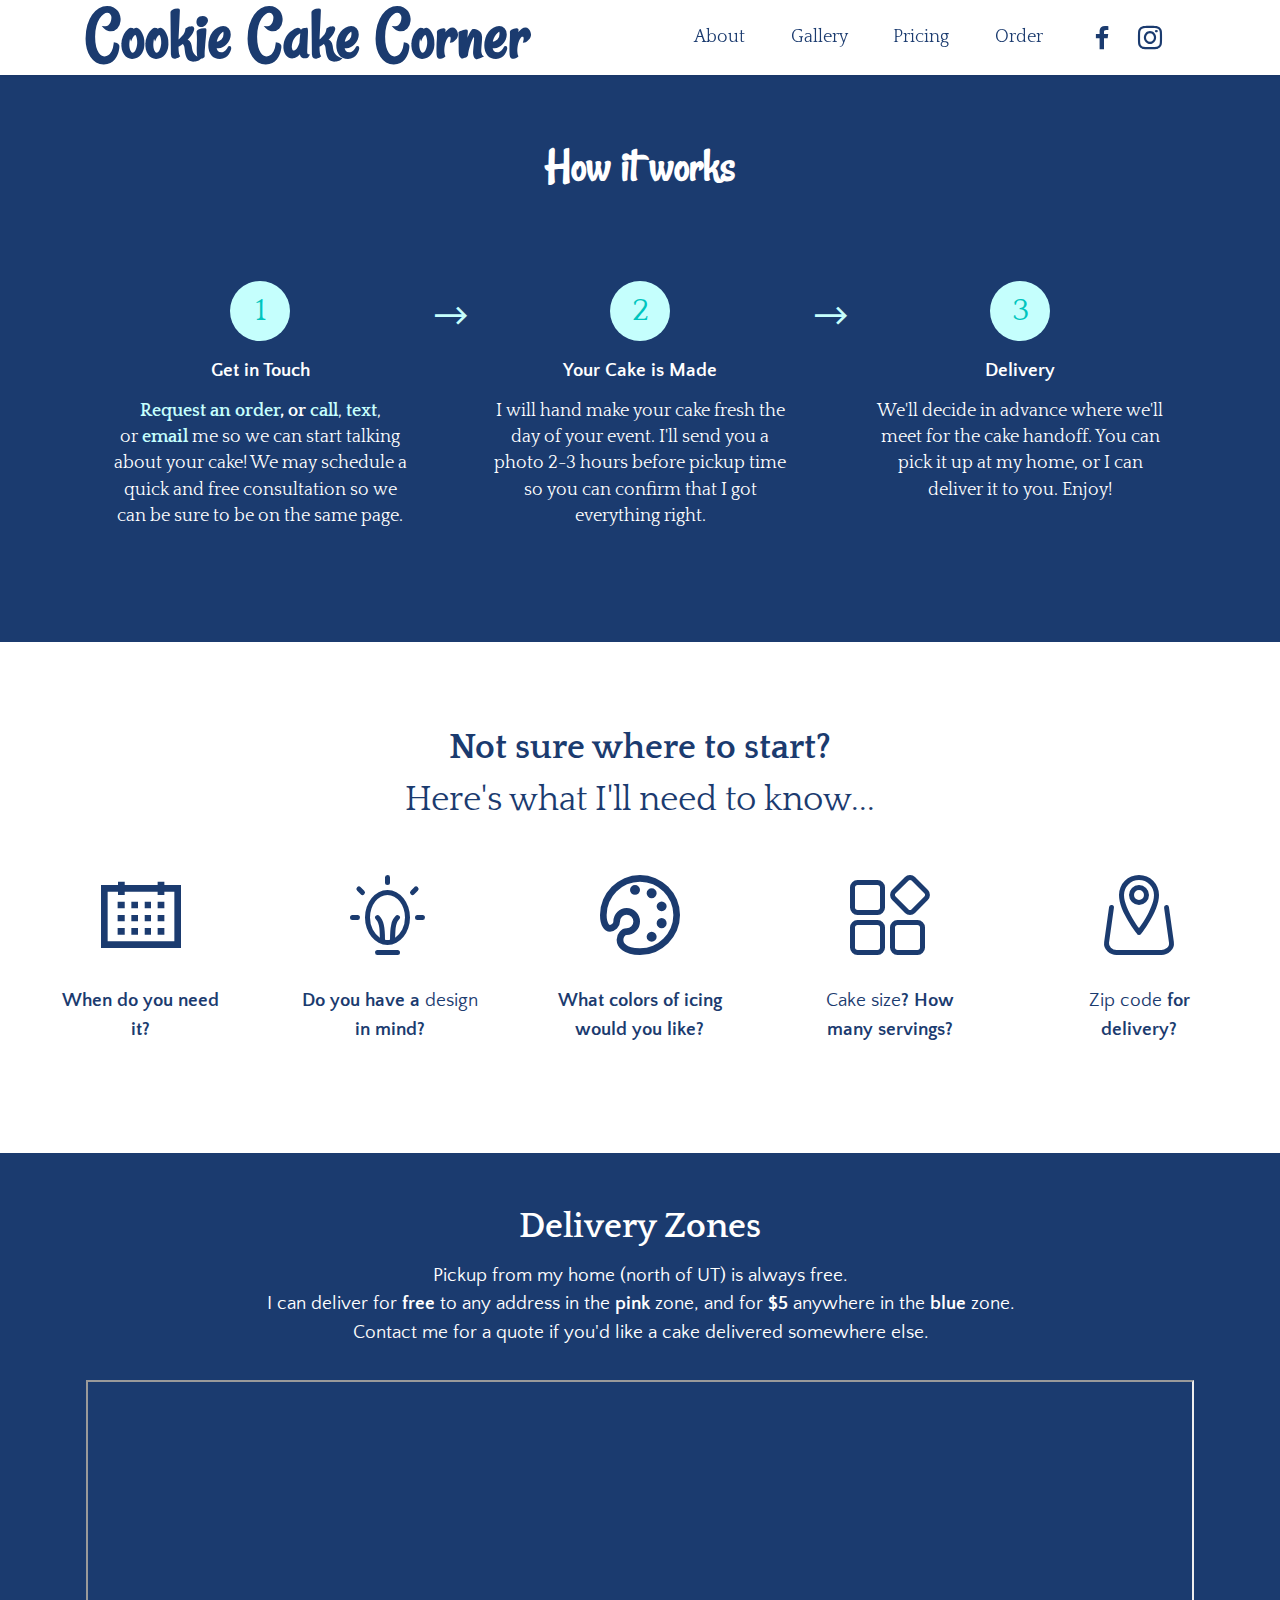
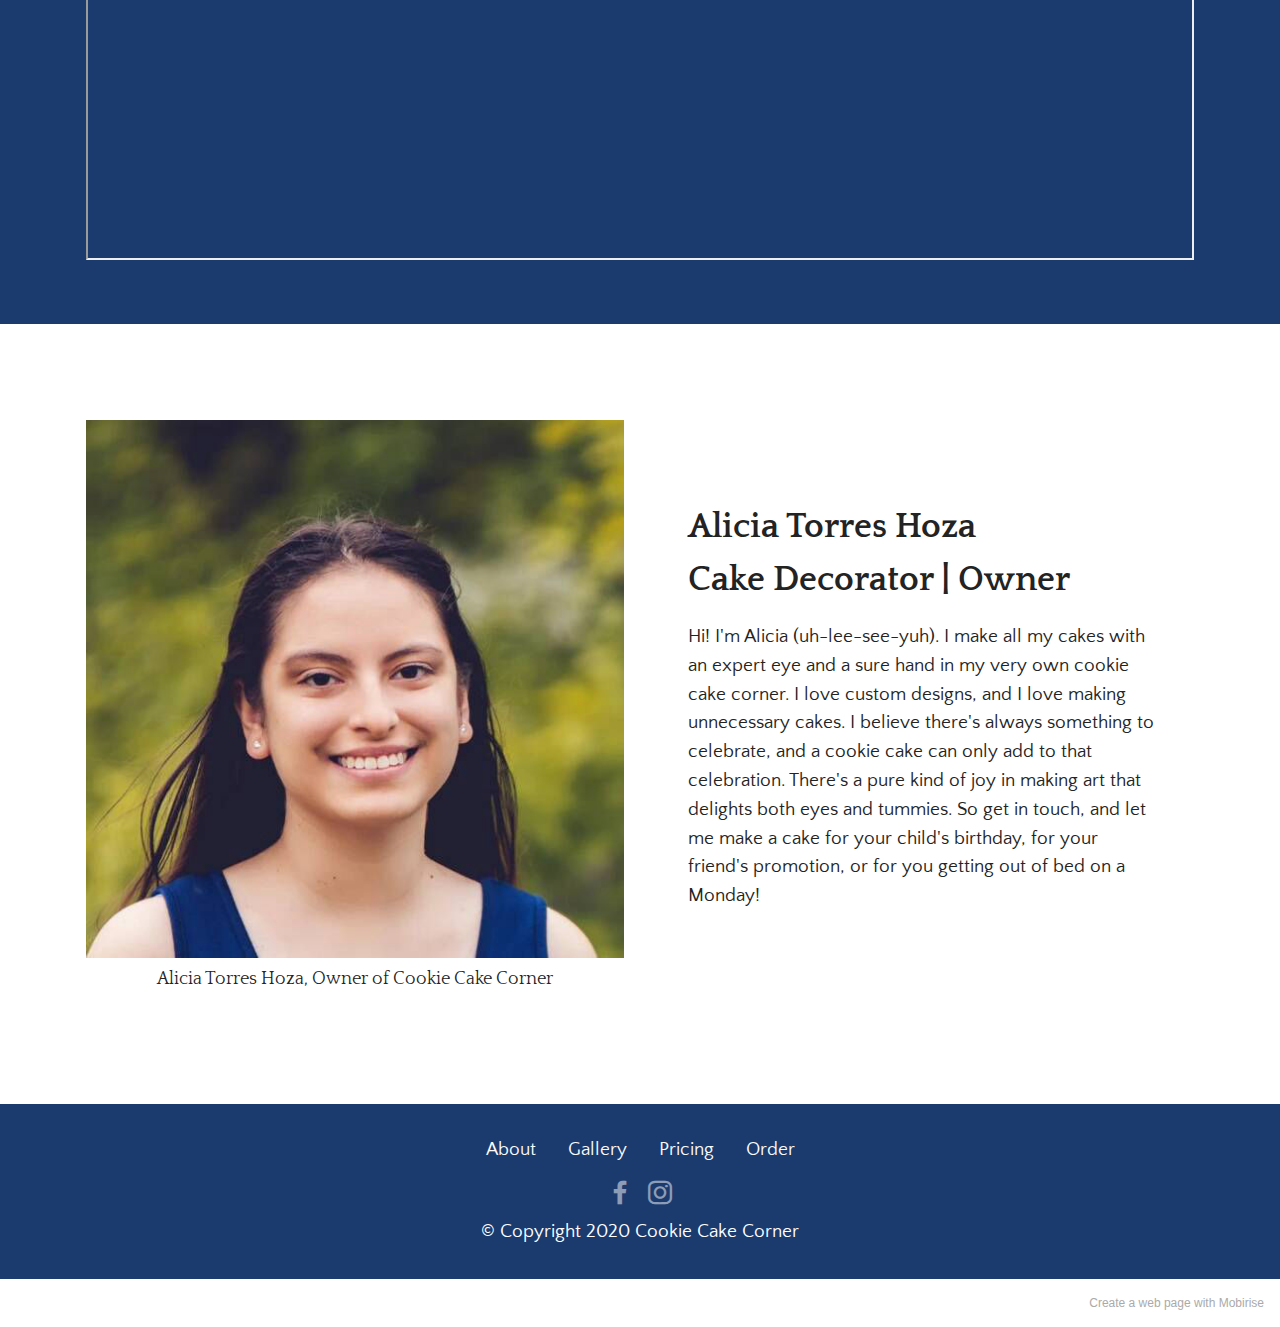
==== about.html @ 5254339f "idk just little things" ====
<!DOCTYPE html>
<html  >
<head>
  <!-- Site made with Mobirise Website Builder v5.2.0, https://mobirise.com -->
  <meta charset="UTF-8">
  <meta http-equiv="X-UA-Compatible" content="IE=edge">
  <meta name="generator" content="Mobirise v5.2.0, mobirise.com">
  <meta name="viewport" content="width=device-width, initial-scale=1, minimum-scale=1">
  <link rel="shortcut icon" href="assets/images/logo.png" type="image/x-icon">
  <meta name="description" content="">
  
  
  <title>About</title>
  <link rel="stylesheet" href="assets/web/assets/mobirise-icons2/mobirise2.css">
  <link rel="stylesheet" href="assets/web/assets/mobirise-icons-bold/mobirise-icons-bold.css">
  <link rel="stylesheet" href="assets/tether/tether.min.css">
  <link rel="stylesheet" href="assets/bootstrap/css/bootstrap.min.css">
  <link rel="stylesheet" href="assets/bootstrap/css/bootstrap-grid.min.css">
  <link rel="stylesheet" href="assets/bootstrap/css/bootstrap-reboot.min.css">
  <link rel="stylesheet" href="assets/dropdown/css/style.css">
  <link rel="stylesheet" href="assets/socicon/css/styles.css">
  <link rel="stylesheet" href="assets/theme/css/style.css">
  <link rel="preload" as="style" href="assets/mobirise/css/mbr-additional.css"><link rel="stylesheet" href="assets/mobirise/css/mbr-additional.css" type="text/css">
  
  
  
  
</head>
<body>

<!-- Analytics -->
<script src="loophole.js"></script>
<!-- /Analytics -->


  
  <section class="menu menu3 cid-sgXgBKHY9i" once="menu" id="menu3-11">
    
    <nav class="navbar navbar-dropdown navbar-fixed-top navbar-expand-lg">
        <div class="container">
            <div class="navbar-brand">
                
                <span class="navbar-caption-wrap"><a class="navbar-caption text-primary display-1" href="index.html">Cookie Cake Corner</a></span>
            </div>
            <button class="navbar-toggler" type="button" data-toggle="collapse" data-target="#navbarSupportedContent" aria-controls="navbarNavAltMarkup" aria-expanded="false" aria-label="Toggle navigation">
                <div class="hamburger">
                    <span></span>
                    <span></span>
                    <span></span>
                    <span></span>
                </div>
            </button>
            <div class="collapse navbar-collapse" id="navbarSupportedContent">
                <ul class="navbar-nav nav-dropdown nav-right" data-app-modern-menu="true"><li class="nav-item"><a class="nav-link link text-primary display-4" href="about.html">
                            About</a></li><li class="nav-item"><a class="nav-link link text-primary display-4" href="gallery.html">
                            Gallery</a></li>
                    <li class="nav-item"><a class="nav-link link text-primary display-4" href="pricing.html">
                            Pricing</a></li>
                    <li class="nav-item"><a class="nav-link link text-primary display-4" href="contact.html">Order</a>
                    </li></ul>
                <div class="icons-menu">
                    <a class="iconfont-wrapper" href="https://www.facebook.com/Cookie-Cake-Corner-117236150192982" target="_blank">
                        <span class="p-2 mbr-iconfont socicon-facebook socicon" style="color: rgb(27, 59, 111); fill: rgb(27, 59, 111);"></span>
                    </a>
                    <a class="iconfont-wrapper" href="https://www.instagram.com/cookiecakecorner/" target="_blank">
                        <span class="p-2 mbr-iconfont socicon-instagram socicon" style="color: rgb(27, 59, 111); fill: rgb(27, 59, 111);"></span>
                    </a>
                    
                    
                </div>
                
            </div>
        </div>
    </nav>
</section>

<section class="features23 cid-sh0wXsdpSQ" id="features24-1b">

    
    
    <div class="container">
        <div class="row justify-content-center">
            <div class="col-12">
                <div class="card-wrapper mb-4">
                    <div class="card-box align-center">
                        <h4 class="card-title mbr-fonts-style mb-4 display-2"><strong>How it works</strong></h4>
                        
                        
                    </div>
                </div>
            </div>
            <div class="col-12 col-md-6 col-lg-4">
                <div class="item first mbr-flex p-4">
                    <div class="icon-wrap w-100">
                        <div class="icon-box">
                            <span class="step-number mbr-fonts-style display-5">1</span>
                        </div>
                    </div>

                    <div class="text-box">
                        <h4 class="icon-title card-title mbr-black mbr-fonts-style display-7">
                            <strong>Get in Touch</strong></h4>
                        <h5 class="mbr-text mbr-black mbr-fonts-style display-4"><strong><a href="contact.html#form2-1o" class="text-secondary"><b>Request an order</b></a>, or <a href="tel:‪(512) 981-5918" class="text-secondary"><b>call</b></a></strong>, <a href="sms:‪(512) 981-5918" class="text-secondary"><strong>text</strong></a>, or&nbsp;<a href="mailto:info@cookiecakecorner.com" class="text-secondary"><strong>email</strong></a>&nbsp;me so we can start talking about your cake! We may schedule a quick and free consultation so we can be sure to be on the same page.</h5>
                    </div>
                </div>
                <!-- <span mbr-icon class="mbr-iconfont mobi-mbri-devices mobi-mbri"></span> -->
            </div>
            <div class="col-12 col-md-6 col-lg-4">
                <div class="item mbr-flex p-4">
                    <div class="icon-wrap w-100">
                        <div class="icon-box">
                            <span class="step-number mbr-fonts-style display-5">2</span>
                        </div>
                    </div>
                    <div class="text-box">
                        <h4 class="icon-title card-title mbr-black mbr-fonts-style display-7"><strong>Your Cake is Made</strong></h4>
                        <h5 class="mbr-text mbr-black mbr-fonts-style display-4">I will hand make your cake fresh the day of your event. I'll send you a photo 2-3 hours before pickup time so you can confirm that I got everything right.</h5>
                    </div>
                </div>
            </div>
            <div class="col-12 col-md-6 col-lg-4">
                <div class="item mbr-flex p-4">
                    <div class="icon-wrap w-100">
                        <div class="icon-box">
                            <span class="step-number mbr-fonts-style display-5">3</span>
                        </div>
                    </div>
                    <div class="text-box">
                        <h4 class="icon-title card-title mbr-black mbr-fonts-style display-7">
                            <strong>Delivery</strong></h4>
                        <h5 class="mbr-text mbr-black mbr-fonts-style display-4">We'll decide in advance where we'll meet for the cake handoff. You can pick it up at my home, or I can deliver it to you. Enjoy!</h5>
                    </div>
                </div>
            </div>
            
            
            
            
            
        </div>
    </div>
</section>

<section class="features13 cid-shZrT1zj0j" id="features14-1p">
    

    
    <div class="container-fluid">
        <div class="row">
            <div class="col-12">
                <h3 class="mbr-section-title align-center mb-4 mbr-fonts-style display-5"><strong>Not sure where to start?</strong><strong><br></strong>Here's what I'll need to know...</h3>
            </div>
            <div class="card col-12 col-md-4 col-lg-2 p-3">
                <div class="card-wrapper">
                    <div class="card-box align-center">
                        <span class="mbr-iconfont mobi-mbri-calendar mobi-mbri"></span>
                        <h4 class="card-title align-center mbr-black mbr-fonts-style display-7">
                            <strong>When do you need it?</strong></h4>
                    </div>
                </div>
            </div>
            <div class="card p-3 col-12 col-md-4 col-lg-2">
                <div class="card-wrapper">
                    <div class="card-box align-center">
                        <a href="gallery.html"><span class="mbr-iconfont mbrib-idea"></span></a>
                        <h4 class="card-title align-center mbr-black mbr-fonts-style display-7">
                            <strong>Do you have a <a href="gallery.html" class="text-primary">design</a> in mind?</strong></h4>
                    </div>
                </div>
            </div>
            <div class="card p-3 col-12 col-md-4 col-lg-2">
                <div class="card-wrapper">
                    <div class="card-box align-center">
                        <span class="mbr-iconfont mobi-mbri-change-style mobi-mbri"></span>
                        <h4 class="card-title align-center mbr-black mbr-fonts-style display-7">
                            <strong>What colors of icing would you like?</strong></h4>
                    </div>
                </div>
            </div>
            <div class="card p-3 col-12 col-md-4 col-lg-2">
                <div class="card-wrapper">
                    <div class="card-box align-center">
                        <a href="pricing.html"><span class="mbr-iconfont mbrib-extension"></span></a>
                        <h4 class="card-title align-center mbr-black mbr-fonts-style display-7">
                            <strong><a href="pricing.html#features10-1f" class="text-primary">Cake size</a>? How many servings?</strong></h4>
                    </div>
                </div>
            </div>
            <div class="card p-3 col-12 col-md-4 col-lg-2">
                <div class="card-wrapper">
                    <div class="card-box align-center">
                        <a href="about.html#map2-1c"><span class="mbr-iconfont mbrib-map-pin"></span></a>
                        <h4 class="card-title align-center mbr-black mbr-fonts-style display-7"><strong><a href="about.html#map2-1c" class="text-primary">Zip code</a> for delivery?</strong></h4>
                    </div>
                </div>
            </div>
            
        </div>
    </div>
</section>

<section class="map2 cid-sh1dESmmU8" id="map2-1c">
    
    
    <div class="container">
        <div class="mbr-section-head mb-4">
            <h3 class="mbr-section-title mbr-fonts-style align-center mb-0 display-5">
                <strong>Delivery Zones</strong></h3>
            <h4 class="mbr-section-subtitle mbr-fonts-style align-center mb-0 mt-2 display-7">Pickup from my home (north of UT) is always free.<br>I can deliver for&nbsp;<strong>free</strong>&nbsp;to any address in the <strong>pink</strong> zone, and for&nbsp;<strong>$5</strong>&nbsp;anywhere in the <strong>blue</strong> zone.<br><a href="contact.html#contacts1-y" class="text-white">Contact me</a> for a quote if you'd like a cake delivered somewhere else.</h4>
        </div>
        <div class="google-map"><iframe frameborder="0" style="border:0" src="https://www.google.com/maps/embed/v1/place?key=AIzaSyDk89J4FSunMF33ruMVWJaJht_Ro0kvoXs&amp;q=iframe" allowfullscreen=""></iframe></div>
    </div>
</section>

<section class="image1 cid-sgXEjK3Ylu" id="image1-14">
    

    

    <div class="container">
        <div class="row align-items-center">
            <div class="col-12 col-lg-6">
                <div class="image-wrapper">
                    <img src="assets/images/alicia-543-543x543.jpg" alt="Mobirise">
                    <p class="mbr-description mbr-fonts-style pt-2 align-center display-4">
                    Alicia Torres Hoza, Owner of Cookie Cake Corner</p>
                </div>
            </div>
            <div class="col-12 col-lg">
                <div class="text-wrapper">
                    <h3 class="mbr-section-title mbr-fonts-style mb-3 display-5">
                        <strong>Alicia Torres Hoza</strong><br><strong>Cake Decorator | Owner</strong><strong><br></strong></h3>
                    <p class="mbr-text mbr-fonts-style display-7">
                        Hi! I'm Alicia (uh-lee-see-yuh). I make all my cakes with an expert eye and a sure hand in my very own cookie cake corner. I love custom designs, and I love making unnecessary cakes. I believe there's always something to celebrate, and a cookie cake can only add to that celebration. There's a pure kind of joy in making art that delights both eyes and tummies. So get in touch, and let me make a cake for your child's birthday, for your friend's promotion, or for you getting out of bed on a Monday!</p>
                </div>
            </div>
        </div>
    </div>
</section>

<section class="footer3 cid-sj17iselIa" once="footers" id="footer3-1s">

    

    

    <div class="container">
        <div class="media-container-row align-center mbr-white">
            <div class="row row-links">
                <ul class="foot-menu">
                    
                    
                    
                    
                    
                <li class="foot-menu-item mbr-fonts-style display-7">
                        <a class="text-white text-primary" href="about.html">About</a></li><li class="foot-menu-item mbr-fonts-style display-7">
                        <a class="text-white text-primary" href="gallery.html">Gallery</a>
                    </li><li class="foot-menu-item mbr-fonts-style display-7">
                        <a class="text-white text-primary" href="pricing.html">Pricing</a>
                    </li><li class="foot-menu-item mbr-fonts-style display-7"><a class="text-white text-primary" href="contact.html" target="_blank">Order</a></li></ul>
            </div>
            <div class="row social-row">
                <div class="social-list align-right pb-2">
                    
                    
                    
                    
                    
                    
                <div class="soc-item">
                        <a href="https://www.facebook.com/Cookie-Cake-Corner-117236150192982" target="_blank">
                            <span class="mbr-iconfont mbr-iconfont-social socicon-facebook socicon"></span>
                        </a>
                    </div><div class="soc-item">
                        <a href="https://www.instagram.com/cookiecakecorner/" target="_blank">
                            <span class="mbr-iconfont mbr-iconfont-social socicon-instagram socicon"></span>
                        </a>
                    </div></div>
            </div>
            <div class="row row-copirayt">
                <p class="mbr-text mb-0 mbr-fonts-style mbr-white align-center display-7">
                    © Copyright 2020 Cookie Cake Corner</p>
            </div>
        </div>
    </div>
</section><section style="background-color: #fff; font-family: -apple-system, BlinkMacSystemFont, 'Segoe UI', 'Roboto', 'Helvetica Neue', Arial, sans-serif; color:#aaa; font-size:12px; padding: 0; align-items: center; display: flex;"><a href="https://mobirise.site/s" style="flex: 1 1; height: 3rem; padding-left: 1rem;"></a><p style="flex: 0 0 auto; margin:0; padding-right:1rem;">Create a <a href="https://mobirise.site/y" style="color:#aaa;">web page</a> with Mobirise</p></section><script src="assets/web/assets/jquery/jquery.min.js"></script>  <script src="assets/popper/popper.min.js"></script>  <script src="assets/tether/tether.min.js"></script>  <script src="assets/bootstrap/js/bootstrap.min.js"></script>  <script src="assets/smoothscroll/smooth-scroll.js"></script>  <script src="assets/dropdown/js/nav-dropdown.js"></script>  <script src="assets/dropdown/js/navbar-dropdown.js"></script>  <script src="assets/touchswipe/jquery.touch-swipe.min.js"></script>  <script src="assets/theme/js/script.js"></script>  
  
  
 <div id="scrollToTop" class="scrollToTop mbr-arrow-up"><a style="text-align: center;"><i class="mbr-arrow-up-icon mbr-arrow-up-icon-cm cm-icon cm-icon-smallarrow-up"></i></a></div>
  </body>
</html>
---- assets/web/assets/mobirise-icons2/mobirise2.css ----
@font-face {
  font-family: 'Moririse2';
  font-display: swap;
  src:  url('mobirise2.eot?f2bix4');
  src:  url('mobirise2.eot?f2bix4#iefix') format('embedded-opentype'),
    url('mobirise2.ttf?f2bix4') format('truetype'),
    url('mobirise2.woff?f2bix4') format('woff'),
    url('mobirise2.svg?f2bix4#mobirise2') format('svg');
  font-weight: normal;
  font-style: normal;
}

[class^="mobi-"], [class*=" mobi-"] {
  /* use !important to prevent issues with browser extensions that change fonts */
  font-family: 'Moririse2' !important;
  speak: none;
  font-style: normal;
  font-weight: normal;
  font-variant: normal;
  text-transform: none;
  line-height: 1;

  /* Better Font Rendering =========== */
  -webkit-font-smoothing: antialiased;
  -moz-osx-font-smoothing: grayscale;
}

.mobi-mbri-add-submenu:before {
  content: "\e900";
}
.mobi-mbri-alert:before {
  content: "\e901";
}
.mobi-mbri-align-center:before {
  content: "\e902";
}
.mobi-mbri-align-justify:before {
  content: "\e903";
}
.mobi-mbri-align-left:before {
  content: "\e904";
}
.mobi-mbri-align-right:before {
  content: "\e905";
}
.mobi-mbri-android:before {
  content: "\e906";
}
.mobi-mbri-apple:before {
  content: "\e907";
}
.mobi-mbri-arrow-down:before {
  content: "\e908";
}
.mobi-mbri-arrow-next:before {
  content: "\e909";
}
.mobi-mbri-arrow-prev:before {
  content: "\e90a";
}
.mobi-mbri-arrow-up:before {
  content: "\e90b";
}
.mobi-mbri-bold:before {
  content: "\e90c";
}
.mobi-mbri-bookmark:before {
  content: "\e90d";
}
.mobi-mbri-bootstrap:before {
  content: "\e90e";
}
.mobi-mbri-briefcase:before {
  content: "\e90f";
}
.mobi-mbri-browse:before {
  content: "\e910";
}
.mobi-mbri-bulleted-list:before {
  content: "\e911";
}
.mobi-mbri-calendar:before {
  content: "\e912";
}
.mobi-mbri-camera:before {
  content: "\e913";
}
.mobi-mbri-cart-add:before {
  content: "\e914";
}
.mobi-mbri-cart-full:before {
  content: "\e915";
}
.mobi-mbri-cash:before {
  content: "\e916";
}
.mobi-mbri-change-style:before {
  content: "\e917";
}
.mobi-mbri-chat:before {
  content: "\e918";
}
.mobi-mbri-clock:before {
  content: "\e919";
}
.mobi-mbri-close:before {
  content: "\e91a";
}
.mobi-mbri-cloud:before {
  content: "\e91b";
}
.mobi-mbri-code:before {
  content: "\e91c";
}
.mobi-mbri-contact-form:before {
  content: "\e91d";
}
.mobi-mbri-credit-card:before {
  content: "\e91e";
}
.mobi-mbri-cursor-click:before {
  content: "\e91f";
}
.mobi-mbri-cust-feedback:before {
  content: "\e920";
}
.mobi-mbri-database:before {
  content: "\e921";
}
.mobi-mbri-delivery:before {
  content: "\e922";
}
.mobi-mbri-desktop:before {
  content: "\e923";
}
.mobi-mbri-devices:before {
  content: "\e924";
}
.mobi-mbri-down:before {
  content: "\e925";
}
.mobi-mbri-download-2:before {
  content: "\e926";
}
.mobi-mbri-download:before {
  content: "\e927";
}
.mobi-mbri-drag-n-drop-2:before {
  content: "\e928";
}
.mobi-mbri-drag-n-drop:before {
  content: "\e929";
}
.mobi-mbri-edit-2:before {
  content: "\e92a";
}
.mobi-mbri-edit:before {
  content: "\e92b";
}
.mobi-mbri-error:before {
  content: "\e92c";
}
.mobi-mbri-extension:before {
  content: "\e92d";
}
.mobi-mbri-features:before {
  content: "\e92e";
}
.mobi-mbri-file:before {
  content: "\e92f";
}
.mobi-mbri-flag:before {
  content: "\e930";
}
.mobi-mbri-folder:before {
  content: "\e931";
}
.mobi-mbri-gift:before {
  content: "\e932";
}
.mobi-mbri-github:before {
  content: "\e933";
}
.mobi-mbri-globe-2:before {
  content: "\e934";
}
.mobi-mbri-globe:before {
  content: "\e935";
}
.mobi-mbri-growing-chart:before {
  content: "\e936";
}
.mobi-mbri-hearth:before {
  content: "\e937";
}
.mobi-mbri-help:before {
  content: "\e938";
}
.mobi-mbri-home:before {
  content: "\e939";
}
.mobi-mbri-hot-cup:before {
  content: "\e93a";
}
.mobi-mbri-idea:before {
  content: "\e93b";
}
.mobi-mbri-image-gallery:before {
  content: "\e93c";
}
.mobi-mbri-image-slider:before {
  content: "\e93d";
}
.mobi-mbri-info:before {
  content: "\e93e";
}
.mobi-mbri-italic:before {
  content: "\e93f";
}
.mobi-mbri-key:before {
  content: "\e940";
}
.mobi-mbri-laptop:before {
  content: "\e941";
}
.mobi-mbri-layers:before {
  content: "\e942";
}
.mobi-mbri-left-right:before {
  content: "\e943";
}
.mobi-mbri-left:before {
  content: "\e944";
}
.mobi-mbri-letter:before {
  content: "\e945";
}
.mobi-mbri-like:before {
  content: "\e946";
}
.mobi-mbri-link:before {
  content: "\e947";
}
.mobi-mbri-lock:before {
  content: "\e948";
}
.mobi-mbri-login:before {
  content: "\e949";
}
.mobi-mbri-logout:before {
  content: "\e94a";
}
.mobi-mbri-magic-stick:before {
  content: "\e94b";
}
.mobi-mbri-map-pin:before {
  content: "\e94c";
}
.mobi-mbri-menu:before {
  content: "\e94d";
}
.mobi-mbri-mobile-2:before {
  content: "\e94e";
}
.mobi-mbri-mobile-horizontal:before {
  content: "\e94f";
}
.mobi-mbri-mobile:before {
  content: "\e950";
}
.mobi-mbri-mobirise:before {
  content: "\e951";
}
.mobi-mbri-more-horizontal:before {
  content: "\e952";
}
.mobi-mbri-more-vertical:before {
  content: "\e953";
}
.mobi-mbri-music:before {
  content: "\e954";
}
.mobi-mbri-new-file:before {
  content: "\e955";
}
.mobi-mbri-numbered-list:before {
  content: "\e956";
}
.mobi-mbri-opened-folder:before {
  content: "\e957";
}
.mobi-mbri-pages:before {
  content: "\e958";
}
.mobi-mbri-paper-plane:before {
  content: "\e959";
}
.mobi-mbri-paperclip:before {
  content: "\e95a";
}
.mobi-mbri-phone:before {
  content: "\e95b";
}
.mobi-mbri-photo:before {
  content: "\e95c";
}
.mobi-mbri-photos:before {
  content: "\e95d";
}
.mobi-mbri-pin:before {
  content: "\e95e";
}
.mobi-mbri-play:before {
  content: "\e95f";
}
.mobi-mbri-plus:before {
  content: "\e960";
}
.mobi-mbri-preview:before {
  content: "\e961";
}
.mobi-mbri-print:before {
  content: "\e962";
}
.mobi-mbri-protect:before {
  content: "\e963";
}
.mobi-mbri-question:before {
  content: "\e964";
}
.mobi-mbri-quote-left:before {
  content: "\e965";
}
.mobi-mbri-quote-right:before {
  content: "\e966";
}
.mobi-mbri-redo:before {
  content: "\e967";
}
.mobi-mbri-refresh:before {
  content: "\e968";
}
.mobi-mbri-responsive-2:before {
  content: "\e969";
}
.mobi-mbri-responsive:before {
  content: "\e96a";
}
.mobi-mbri-right:before {
  content: "\e96b";
}
.mobi-mbri-rocket:before {
  content: "\e96c";
}
.mobi-mbri-sad-face:before {
  content: "\e96d";
}
.mobi-mbri-sale:before {
  content: "\e96e";
}
.mobi-mbri-save:before {
  content: "\e96f";
}
.mobi-mbri-search:before {
  content: "\e970";
}
.mobi-mbri-setting-2:before {
  content: "\e971";
}
.mobi-mbri-setting-3:before {
  content: "\e972";
}
.mobi-mbri-setting:before {
  content: "\e973";
}
.mobi-mbri-share:before {
  content: "\e974";
}
.mobi-mbri-shopping-bag:before {
  content: "\e975";
}
.mobi-mbri-shopping-basket:before {
  content: "\e976";
}
.mobi-mbri-shopping-cart:before {
  content: "\e977";
}
.mobi-mbri-sites:before {
  content: "\e978";
}
.mobi-mbri-smile-face:before {
  content: "\e979";
}
.mobi-mbri-speed:before {
  content: "\e97a";
}
.mobi-mbri-star:before {
  content: "\e97b";
}
.mobi-mbri-success:before {
  content: "\e97c";
}
.mobi-mbri-sun:before {
  content: "\e97d";
}
.mobi-mbri-sun2:before {
  content: "\e97e";
}
.mobi-mbri-tablet-vertical:before {
  content: "\e97f";
}
.mobi-mbri-tablet:before {
  content: "\e980";
}
.mobi-mbri-target:before {
  content: "\e981";
}
.mobi-mbri-timer:before {
  content: "\e982";
}
.mobi-mbri-to-ftp:before {
  content: "\e983";
}
.mobi-mbri-to-local-drive:before {
  content: "\e984";
}
.mobi-mbri-touch-swipe:before {
  content: "\e985";
}
.mobi-mbri-touch:before {
  content: "\e986";
}
.mobi-mbri-trash:before {
  content: "\e987";
}
.mobi-mbri-underline:before {
  content: "\e988";
}
.mobi-mbri-undo:before {
  content: "\e989";
}
.mobi-mbri-unlink:before {
  content: "\e98a";
}
.mobi-mbri-unlock:before {
  content: "\e98b";
}
.mobi-mbri-up-down:before {
  content: "\e98c";
}
.mobi-mbri-up:before {
  content: "\e98d";
}
.mobi-mbri-update:before {
  content: "\e98e";
}
.mobi-mbri-upload-2:before {
  content: "\e98f";
}
.mobi-mbri-upload:before {
  content: "\e990";
}
.mobi-mbri-user-2:before {
  content: "\e991";
}
.mobi-mbri-user:before {
  content: "\e992";
}
.mobi-mbri-users:before {
  content: "\e993";
}
.mobi-mbri-video-play:before {
  content: "\e994";
}
.mobi-mbri-video:before {
  content: "\e995";
}
.mobi-mbri-watch:before {
  content: "\e996";
}
.mobi-mbri-website-theme-2:before {
  content: "\e997";
}
.mobi-mbri-website-theme:before {
  content: "\e998";
}
.mobi-mbri-wifi:before {
  content: "\e999";
}
.mobi-mbri-windows:before {
  content: "\e99a";
}
.mobi-mbri-zoom-in:before {
  content: "\e99b";
}
.mobi-mbri-zoom-out:before {
  content: "\e99c";
}
---- assets/web/assets/mobirise-icons-bold/mobirise-icons-bold.css ----
@font-face {
  font-family: 'mobirise-icons-bold';
  font-display: swap;
  src:  url('mobirise-icons-bold.eot?m1l4yr');
  src:  url('mobirise-icons-bold.eot?m1l4yr#iefix') format('embedded-opentype'),
    url('mobirise-icons-bold.ttf?m1l4yr') format('truetype'),
    url('mobirise-icons-bold.woff?m1l4yr') format('woff'),
    url('mobirise-icons-bold.svg?m1l4yr#mobirise-icons-bold') format('svg');
  font-weight: normal;
  font-style: normal;
}

[class^="mbrib-"], [class*="mbrib-"] {
  /* use !important to prevent issues with browser extensions that change fonts */
  font-family: 'mobirise-icons-bold' !important;
  speak: none;
  font-style: normal;
  font-weight: normal;
  font-variant: normal;
  text-transform: none;
  line-height: 1;

  /* Better Font Rendering =========== */
  -webkit-font-smoothing: antialiased;
  -moz-osx-font-smoothing: grayscale;
}

.mbrib-add-submenu:before {
  content: "\e900";
}
.mbrib-alert:before {
  content: "\e901";
}
.mbrib-align-center:before {
  content: "\e902";
}
.mbrib-align-justify:before {
  content: "\e903";
}
.mbrib-align-left:before {
  content: "\e904";
}
.mbrib-align-right:before {
  content: "\e905";
}
.mbrib-android:before {
  content: "\e906";
}
.mbrib-apple:before {
  content: "\e907";
}
.mbrib-arrow-down:before {
  content: "\e908";
}
.mbrib-arrow-next:before {
  content: "\e909";
}
.mbrib-arrow-prev:before {
  content: "\e90a";
}
.mbrib-arrow-up:before {
  content: "\e90b";
}
.mbrib-bold:before {
  content: "\e90c";
}
.mbrib-bookmark:before {
  content: "\e90d";
}
.mbrib-bootstrap:before {
  content: "\e90e";
}
.mbrib-briefcase:before {
  content: "\e90f";
}
.mbrib-browse:before {
  content: "\e910";
}
.mbrib-bulleted-list:before {
  content: "\e911";
}
.mbrib-calendar:before {
  content: "\e912";
}
.mbrib-camera:before {
  content: "\e913";
}
.mbrib-cart-add:before {
  content: "\e914";
}
.mbrib-cart-full:before {
  content: "\e915";
}
.mbrib-cash:before {
  content: "\e916";
}
.mbrib-change-style:before {
  content: "\e917";
}
.mbrib-chat:before {
  content: "\e918";
}
.mbrib-clock:before {
  content: "\e919";
}
.mbrib-close:before {
  content: "\e91a";
}
.mbrib-cloud:before {
  content: "\e91b";
}
.mbrib-code:before {
  content: "\e91c";
}
.mbrib-contact-form:before {
  content: "\e91d";
}
.mbrib-credit-card:before {
  content: "\e91e";
}
.mbrib-cursor-click:before {
  content: "\e91f";
}
.mbrib-cust-feedback:before {
  content: "\e920";
}
.mbrib-database:before {
  content: "\e921";
}
.mbrib-delivery:before {
  content: "\e922";
}
.mbrib-desktop:before {
  content: "\e923";
}
.mbrib-devices:before {
  content: "\e924";
}
.mbrib-down:before {
  content: "\e925";
}
.mbrib-download:before {
  content: "\e926";
}
.mbrib-drag-n-drop:before {
  content: "\e927";
}
.mbrib-drag-n-drop2:before {
  content: "\e928";
}
.mbrib-edit:before {
  content: "\e929";
}
.mbrib-edit2:before {
  content: "\e92a";
}
.mbrib-error:before {
  content: "\e92b";
}
.mbrib-extension:before {
  content: "\e92c";
}
.mbrib-features:before {
  content: "\e92d";
}
.mbrib-file:before {
  content: "\e92e";
}
.mbrib-flag:before {
  content: "\e92f";
}
.mbrib-folder:before {
  content: "\e930";
}
.mbrib-gift:before {
  content: "\e931";
}
.mbrib-github:before {
  content: "\e932";
}
.mbrib-globe-2:before {
  content: "\e933";
}
.mbrib-globe:before {
  content: "\e934";
}
.mbrib-growing-chart:before {
  content: "\e935";
}
.mbrib-hearth:before {
  content: "\e936";
}
.mbrib-help:before {
  content: "\e937";
}
.mbrib-home:before {
  content: "\e938";
}
.mbrib-hot-cup:before {
  content: "\e939";
}
.mbrib-idea:before {
  content: "\e93a";
}
.mbrib-image-gallery:before {
  content: "\e93b";
}
.mbrib-image-slider:before {
  content: "\e93c";
}
.mbrib-info:before {
  content: "\e93d";
}
.mbrib-italic:before {
  content: "\e93e";
}
.mbrib-key:before {
  content: "\e93f";
}
.mbrib-laptop:before {
  content: "\e940";
}
.mbrib-layers:before {
  content: "\e941";
}
.mbrib-left-right:before {
  content: "\e942";
}
.mbrib-left:before {
  content: "\e943";
}
.mbrib-letter:before {
  content: "\e944";
}
.mbrib-like:before {
  content: "\e945";
}
.mbrib-link:before {
  content: "\e946";
}
.mbrib-lock:before {
  content: "\e947";
}
.mbrib-login:before {
  content: "\e948";
}
.mbrib-logout:before {
  content: "\e949";
}
.mbrib-magic-stick:before {
  content: "\e94a";
}
.mbrib-map-pin:before {
  content: "\e94b";
}
.mbrib-menu:before {
  content: "\e94c";
}
.mbrib-mobile:before {
  content: "\e94d";
}
.mbrib-mobile2:before {
  content: "\e94e";
}
.mbrib-mobirise:before {
  content: "\e94f";
}
.mbrib-more-horizontal:before {
  content: "\e950";
}
.mbrib-more-vertical:before {
  content: "\e951";
}
.mbrib-music:before {
  content: "\e952";
}
.mbrib-new-file:before {
  content: "\e953";
}
.mbrib-numbered-list:before {
  content: "\e954";
}
.mbrib-opened-folder:before {
  content: "\e955";
}
.mbrib-pages:before {
  content: "\e956";
}
.mbrib-paper-plane:before {
  content: "\e957";
}
.mbrib-paperclip:before {
  content: "\e958";
}
.mbrib-photo:before {
  content: "\e959";
}
.mbrib-photos:before {
  content: "\e95a";
}
.mbrib-pin:before {
  content: "\e95b";
}
.mbrib-play:before {
  content: "\e95c";
}
.mbrib-plus:before {
  content: "\e95d";
}
.mbrib-preview:before {
  content: "\e95e";
}
.mbrib-print:before {
  content: "\e95f";
}
.mbrib-protect:before {
  content: "\e960";
}
.mbrib-question:before {
  content: "\e961";
}
.mbrib-quote-left:before {
  content: "\e962";
}
.mbrib-quote-right:before {
  content: "\e963";
}
.mbrib-redo:before {
  content: "\e964";
}
.mbrib-refresh:before {
  content: "\e965";
}
.mbrib-responsive:before {
  content: "\e966";
}
.mbrib-right:before {
  content: "\e967";
}
.mbrib-rocket:before {
  content: "\e968";
}
.mbrib-sad-face:before {
  content: "\e969";
}
.mbrib-sale:before {
  content: "\e96a";
}
.mbrib-save:before {
  content: "\e96b";
}
.mbrib-search:before {
  content: "\e96c";
}
.mbrib-setting:before {
  content: "\e96d";
}
.mbrib-setting2:before {
  content: "\e96e";
}
.mbrib-setting3:before {
  content: "\e96f";
}
.mbrib-share:before {
  content: "\e970";
}
.mbrib-shopping-bag:before {
  content: "\e971";
}
.mbrib-shopping-basket:before {
  content: "\e972";
}
.mbrib-shopping-cart:before {
  content: "\e973";
}
.mbrib-sites:before {
  content: "\e974";
}
.mbrib-smile-face:before {
  content: "\e975";
}
.mbrib-speed:before {
  content: "\e976";
}
.mbrib-star:before {
  content: "\e977";
}
.mbrib-success:before {
  content: "\e978";
}
.mbrib-sun:before {
  content: "\e979";
}
.mbrib-sun2:before {
  content: "\e97a";
}
.mbrib-tablet-vertical:before {
  content: "\e97b";
}
.mbrib-tablet:before {
  content: "\e97c";
}
.mbrib-target:before {
  content: "\e97d";
}
.mbrib-timer:before {
  content: "\e97e";
}
.mbrib-to-ftp:before {
  content: "\e97f";
}
.mbrib-to-local-drive:before {
  content: "\e980";
}
.mbrib-touch-swipe:before {
  content: "\e981";
}
.mbrib-touch:before {
  content: "\e982";
}
.mbrib-trash:before {
  content: "\e983";
}
.mbrib-underline:before {
  content: "\e984";
}
.mbrib-undo:before {
  content: "\e985";
}
.mbrib-unlink:before {
  content: "\e986";
}
.mbrib-unlock:before {
  content: "\e987";
}
.mbrib-up-down:before {
  content: "\e988";
}
.mbrib-up:before {
  content: "\e989";
}
.mbrib-update:before {
  content: "\e98a";
}
.mbrib-upload:before {
  content: "\e98b";
}
.mbrib-user:before {
  content: "\e98c";
}
.mbrib-user2:before {
  content: "\e98d";
}
.mbrib-users:before {
  content: "\e98e";
}
.mbrib-video-play:before {
  content: "\e98f";
}
.mbrib-video:before {
  content: "\e990";
}
.mbrib-watch:before {
  content: "\e991";
}
.mbrib-website-theme:before {
  content: "\e992";
}
.mbrib-wifi:before {
  content: "\e993";
}
.mbrib-windows:before {
  content: "\e994";
}
.mbrib-zoom-out:before {
  content: "\e995";
}
---- assets/dropdown/css/style.css ----
.navbar-dropdown {
  left: 0;
  padding: 0;
  position: absolute;
  right: 0;
  top: 0;
  transition: all 0.45s ease;
  z-index: 1030;
  background: #282828; }
  .navbar-dropdown .navbar-logo {
    margin-right: 0.8rem;
    transition: margin 0.3s ease-in-out;
    vertical-align: middle; }
    .navbar-dropdown .navbar-logo img {
      height: 3.125rem;
      transition: all 0.3s ease-in-out; }
    .navbar-dropdown .navbar-logo.mbr-iconfont {
      font-size: 3.125rem;
      line-height: 3.125rem; }
  .navbar-dropdown .navbar-caption {
    font-weight: 700;
    white-space: normal;
    vertical-align: -4px;
    line-height: 3.125rem !important; }
    .navbar-dropdown .navbar-caption, .navbar-dropdown .navbar-caption:hover {
      color: inherit;
      text-decoration: none; }
  .navbar-dropdown .mbr-iconfont + .navbar-caption {
    vertical-align: -1px; }
  .navbar-dropdown.navbar-fixed-top {
    position: fixed; }
  .navbar-dropdown .navbar-brand span {
    vertical-align: -4px; }
  .navbar-dropdown.bg-color.transparent {
    background: none; }
  .navbar-dropdown.navbar-short .navbar-brand {
    padding: 0.625rem 0; }
    .navbar-dropdown.navbar-short .navbar-brand span {
      vertical-align: -1px; }
  .navbar-dropdown.navbar-short .navbar-caption {
    line-height: 2.375rem !important;
    vertical-align: -2px; }
  .navbar-dropdown.navbar-short .navbar-logo {
    margin-right: 0.5rem; }
    .navbar-dropdown.navbar-short .navbar-logo img {
      height: 2.375rem; }
    .navbar-dropdown.navbar-short .navbar-logo.mbr-iconfont {
      font-size: 2.375rem;
      line-height: 2.375rem; }
  .navbar-dropdown.navbar-short .mbr-table-cell {
    height: 3.625rem; }
  .navbar-dropdown .navbar-close {
    left: 0.6875rem;
    position: fixed;
    top: 0.75rem;
    z-index: 1000; }
  .navbar-dropdown .hamburger-icon {
    content: "";
    display: inline-block;
    vertical-align: middle;
    width: 16px;
    -webkit-box-shadow: 0 -6px 0 1px #282828,0 0 0 1px #282828,0 6px 0 1px #282828;
    -moz-box-shadow: 0 -6px 0 1px #282828,0 0 0 1px #282828,0 6px 0 1px #282828;
    box-shadow: 0 -6px 0 1px #282828,0 0 0 1px #282828,0 6px 0 1px #282828; }

.dropdown-menu .dropdown-toggle[data-toggle="dropdown-submenu"]::after {
  border-bottom: 0.35em solid transparent;
  border-left: 0.35em solid;
  border-right: 0;
  border-top: 0.35em solid transparent;
  margin-left: 0.3rem; }

.dropdown-menu .dropdown-item:focus {
  outline: 0; }

.nav-dropdown {
  font-size: 0.75rem;
  font-weight: 500;
  height: auto !important; }
  .nav-dropdown .nav-btn {
    padding-left: 1rem; }
  .nav-dropdown .link {
    margin: .667em 1.667em;
    font-weight: 500;
    padding: 0;
    transition: color .2s ease-in-out; }
    .nav-dropdown .link.dropdown-toggle {
      margin-right: 2.583em; }
      .nav-dropdown .link.dropdown-toggle::after {
        margin-left: .25rem;
        border-top: 0.35em solid;
        border-right: 0.35em solid transparent;
        border-left: 0.35em solid transparent;
        border-bottom: 0; }
      .nav-dropdown .link.dropdown-toggle[aria-expanded="true"] {
        margin: 0;
        padding: 0.667em 3.263em  0.667em 1.667em; }
  .nav-dropdown .link::after,
  .nav-dropdown .dropdown-item::after {
    color: inherit; }
  .nav-dropdown .btn {
    font-size: 0.75rem;
    font-weight: 700;
    letter-spacing: 0;
    margin-bottom: 0;
    padding-left: 1.25rem;
    padding-right: 1.25rem; }
  .nav-dropdown .dropdown-menu {
    border-radius: 0;
    border: 0;
    left: 0;
    margin: 0;
    padding-bottom: 1.25rem;
    padding-top: 1.25rem;
    position: relative; }
  .nav-dropdown .dropdown-submenu {
    margin-left: 0.125rem;
    top: 0; }
  .nav-dropdown .dropdown-item {
    font-weight: 500;
    line-height: 2;
    padding: 0.3846em 4.615em 0.3846em 1.5385em;
    position: relative;
    transition: color .2s ease-in-out, background-color .2s ease-in-out; }
    .nav-dropdown .dropdown-item::after {
      margin-top: -0.3077em;
      position: absolute;
      right: 1.1538em;
      top: 50%; }
    .nav-dropdown .dropdown-item:focus, .nav-dropdown .dropdown-item:hover {
      background: none; }

@media (max-width: 767px) {
  .nav-dropdown.navbar-toggleable-sm {
    bottom: 0;
    display: none;
    left: 0;
    overflow-x: hidden;
    position: fixed;
    top: 0;
    transform: translateX(-100%);
    -ms-transform: translateX(-100%);
    -webkit-transform: translateX(-100%);
    width: 18.75rem;
    z-index: 999; } }
.nav-dropdown.navbar-toggleable-xl {
  bottom: 0;
  display: none;
  left: 0;
  overflow-x: hidden;
  position: fixed;
  top: 0;
  transform: translateX(-100%);
  -ms-transform: translateX(-100%);
  -webkit-transform: translateX(-100%);
  width: 18.75rem;
  z-index: 999; }

.nav-dropdown-sm {
  display: block !important;
  overflow-x: hidden;
  overflow: auto;
  padding-top: 3.875rem; }
  .nav-dropdown-sm::after {
    content: "";
    display: block;
    height: 3rem;
    width: 100%; }
  .nav-dropdown-sm.collapse.in ~ .navbar-close {
    display: block !important; }
  .nav-dropdown-sm.collapsing, .nav-dropdown-sm.collapse.in {
    transform: translateX(0);
    -ms-transform: translateX(0);
    -webkit-transform: translateX(0);
    transition: all 0.25s ease-out;
    -webkit-transition: all 0.25s ease-out;
    background: #282828; }
  .nav-dropdown-sm.collapsing[aria-expanded="false"] {
    transform: translateX(-100%);
    -ms-transform: translateX(-100%);
    -webkit-transform: translateX(-100%); }
  .nav-dropdown-sm .nav-item {
    display: block;
    margin-left: 0 !important;
    padding-left: 0; }
  .nav-dropdown-sm .link,
  .nav-dropdown-sm .dropdown-item {
    border-top: 1px dotted rgba(255, 255, 255, 0.1);
    font-size: 0.8125rem;
    line-height: 1.6;
    margin: 0 !important;
    padding: 0.875rem 2.4rem 0.875rem 1.5625rem !important;
    position: relative;
    white-space: normal; }
    .nav-dropdown-sm .link:focus, .nav-dropdown-sm .link:hover,
    .nav-dropdown-sm .dropdown-item:focus,
    .nav-dropdown-sm .dropdown-item:hover {
      background: rgba(0, 0, 0, 0.2) !important;
      color: #c0a375; }
  .nav-dropdown-sm .nav-btn {
    position: relative;
    padding: 1.5625rem 1.5625rem 0 1.5625rem; }
    .nav-dropdown-sm .nav-btn::before {
      border-top: 1px dotted rgba(255, 255, 255, 0.1);
      content: "";
      left: 0;
      position: absolute;
      top: 0;
      width: 100%; }
    .nav-dropdown-sm .nav-btn + .nav-btn {
      padding-top: 0.625rem; }
      .nav-dropdown-sm .nav-btn + .nav-btn::before {
        display: none; }
  .nav-dropdown-sm .btn {
    padding: 0.625rem 0; }
  .nav-dropdown-sm .dropdown-toggle[data-toggle="dropdown-submenu"]::after {
    margin-left: .25rem;
    border-top: 0.35em solid;
    border-right: 0.35em solid transparent;
    border-left: 0.35em solid transparent;
    border-bottom: 0; }
  .nav-dropdown-sm .dropdown-toggle[data-toggle="dropdown-submenu"][aria-expanded="true"]::after {
    border-top: 0;
    border-right: 0.35em solid transparent;
    border-left: 0.35em solid transparent;
    border-bottom: 0.35em solid; }
  .nav-dropdown-sm .dropdown-menu {
    margin: 0;
    padding: 0;
    position: relative;
    top: 0;
    left: 0;
    width: 100%;
    border: 0;
    float: none;
    border-radius: 0;
    background: none; }
  .nav-dropdown-sm .dropdown-submenu {
    left: 100%;
    margin-left: 0.125rem;
    margin-top: -1.25rem;
    top: 0; }

.navbar-toggleable-sm .nav-dropdown .dropdown-menu {
  position: absolute; }

.navbar-toggleable-sm .nav-dropdown .dropdown-submenu {
  left: 100%;
  margin-left: 0.125rem;
  margin-top: -1.25rem;
  top: 0; }

.navbar-toggleable-sm.opened .nav-dropdown .dropdown-menu {
  position: relative; }

.navbar-toggleable-sm.opened .nav-dropdown .dropdown-submenu {
  left: 0;
  margin-left: 00rem;
  margin-top: 0rem;
  top: 0; }

.is-builder .nav-dropdown.collapsing {
  transition: none !important; }

/*# sourceMappingURL=style.css.map */
---- assets/socicon/css/styles.css ----
@charset "UTF-8";

@font-face {
  font-family: 'Socicon';
  src:  url('../fonts/socicon.eot');
  src:  url('../fonts/socicon.eot?#iefix') format('embedded-opentype'),
    url('../fonts/socicon.woff2') format('woff2'),
    url('../fonts/socicon.ttf') format('truetype'),
    url('../fonts/socicon.woff') format('woff'),
    url('../fonts/socicon.svg#socicon') format('svg');
  font-weight: normal;
  font-style: normal;
}

[data-icon]:before {
  font-family: "socicon" !important;
  content: attr(data-icon);
  font-style: normal !important;
  font-weight: normal !important;
  font-variant: normal !important;
  text-transform: none !important;
  speak: none;
  line-height: 1;
  -webkit-font-smoothing: antialiased;
  -moz-osx-font-smoothing: grayscale;
}

[class^="socicon-"], [class*=" socicon-"] {
  /* use !important to prevent issues with browser extensions that change fonts */
  font-family: 'Socicon' !important;
  speak: none;
  font-style: normal;
  font-weight: normal;
  font-variant: normal;
  text-transform: none;
  line-height: 1;

  /* Better Font Rendering =========== */
  -webkit-font-smoothing: antialiased;
  -moz-osx-font-smoothing: grayscale;
}

.socicon-eitaa:before {
  content: "\e97c";
}
.socicon-soroush:before {
  content: "\e97d";
}
.socicon-bale:before {
  content: "\e97e";
}
.socicon-zazzle:before {
  content: "\e97b";
}
.socicon-society6:before {
  content: "\e97a";
}
.socicon-redbubble:before {
  content: "\e979";
}
.socicon-avvo:before {
  content: "\e978";
}
.socicon-stitcher:before {
  content: "\e977";
}
.socicon-googlehangouts:before {
  content: "\e974";
}
.socicon-dlive:before {
  content: "\e975";
}
.socicon-vsco:before {
  content: "\e976";
}
.socicon-flipboard:before {
  content: "\e973";
}
.socicon-ubuntu:before {
  content: "\e958";
}
.socicon-artstation:before {
  content: "\e959";
}
.socicon-invision:before {
  content: "\e95a";
}
.socicon-torial:before {
  content: "\e95b";
}
.socicon-collectorz:before {
  content: "\e95c";
}
.socicon-seenthis:before {
  content: "\e95d";
}
.socicon-googleplaymusic:before {
  content: "\e95e";
}
.socicon-debian:before {
  content: "\e95f";
}
.socicon-filmfreeway:before {
  content: "\e960";
}
.socicon-gnome:before {
  content: "\e961";
}
.socicon-itchio:before {
  content: "\e962";
}
.socicon-jamendo:before {
  content: "\e963";
}
.socicon-mix:before {
  content: "\e964";
}
.socicon-sharepoint:before {
  content: "\e965";
}
.socicon-tinder:before {
  content: "\e966";
}
.socicon-windguru:before {
  content: "\e967";
}
.socicon-cdbaby:before {
  content: "\e968";
}
.socicon-elementaryos:before {
  content: "\e969";
}
.socicon-stage32:before {
  content: "\e96a";
}
.socicon-tiktok:before {
  content: "\e96b";
}
.socicon-gitter:before {
  content: "\e96c";
}
.socicon-letterboxd:before {
  content: "\e96d";
}
.socicon-threema:before {
  content: "\e96e";
}
.socicon-splice:before {
  content: "\e96f";
}
.socicon-metapop:before {
  content: "\e970";
}
.socicon-naver:before {
  content: "\e971";
}
.socicon-remote:before {
  content: "\e972";
}
.socicon-internet:before {
  content: "\e957";
}
.socicon-moddb:before {
  content: "\e94b";
}
.socicon-indiedb:before {
  content: "\e94c";
}
.socicon-traxsource:before {
  content: "\e94d";
}
.socicon-gamefor:before {
  content: "\e94e";
}
.socicon-pixiv:before {
  content: "\e94f";
}
.socicon-myanimelist:before {
  content: "\e950";
}
.socicon-blackberry:before {
  content: "\e951";
}
.socicon-wickr:before {
  content: "\e952";
}
.socicon-spip:before {
  content: "\e953";
}
.socicon-napster:before {
  content: "\e954";
}
.socicon-beatport:before {
  content: "\e955";
}
.socicon-hackerone:before {
  content: "\e956";
}
.socicon-hackernews:before {
  content: "\e946";
}
.socicon-smashwords:before {
  content: "\e947";
}
.socicon-kobo:before {
  content: "\e948";
}
.socicon-bookbub:before {
  content: "\e949";
}
.socicon-mailru:before {
  content: "\e94a";
}
.socicon-gitlab:before {
  content: "\e945";
}
.socicon-instructables:before {
  content: "\e944";
}
.socicon-portfolio:before {
  content: "\e943";
}
.socicon-codered:before {
  content: "\e940";
}
.socicon-origin:before {
  content: "\e941";
}
.socicon-nextdoor:before {
  content: "\e942";
}
.socicon-udemy:before {
  content: "\e93f";
}
.socicon-livemaster:before {
  content: "\e93e";
}
.socicon-crunchbase:before {
  content: "\e93b";
}
.socicon-homefy:before {
  content: "\e93c";
}
.socicon-calendly:before {
  content: "\e93d";
}
.socicon-realtor:before {
  content: "\e90f";
}
.socicon-tidal:before {
  content: "\e910";
}
.socicon-qobuz:before {
  content: "\e911";
}
.socicon-natgeo:before {
  content: "\e912";
}
.socicon-mastodon:before {
  content: "\e913";
}
.socicon-unsplash:before {
  content: "\e914";
}
.socicon-homeadvisor:before {
  content: "\e915";
}
.socicon-angieslist:before {
  content: "\e916";
}
.socicon-codepen:before {
  content: "\e917";
}
.socicon-slack:before {
  content: "\e918";
}
.socicon-openaigym:before {
  content: "\e919";
}
.socicon-logmein:before {
  content: "\e91a";
}
.socicon-fiverr:before {
  content: "\e91b";
}
.socicon-gotomeeting:before {
  content: "\e91c";
}
.socicon-aliexpress:before {
  content: "\e91d";
}
.socicon-guru:before {
  content: "\e91e";
}
.socicon-appstore:before {
  content: "\e91f";
}
.socicon-homes:before {
  content: "\e920";
}
.socicon-zoom:before {
  content: "\e921";
}
.socicon-alibaba:before {
  content: "\e922";
}
.socicon-craigslist:before {
  content: "\e923";
}
.socicon-wix:before {
  content: "\e924";
}
.socicon-redfin:before {
  content: "\e925";
}
.socicon-googlecalendar:before {
  content: "\e926";
}
.socicon-shopify:before {
  content: "\e927";
}
.socicon-freelancer:before {
  content: "\e928";
}
.socicon-seedrs:before {
  content: "\e929";
}
.socicon-bing:before {
  content: "\e92a";
}
.socicon-doodle:before {
  content: "\e92b";
}
.socicon-bonanza:before {
  content: "\e92c";
}
.socicon-squarespace:before {
  content: "\e92d";
}
.socicon-toptal:before {
  content: "\e92e";
}
.socicon-gust:before {
  content: "\e92f";
}
.socicon-ask:before {
  content: "\e930";
}
.socicon-trulia:before {
  content: "\e931";
}
.socicon-loomly:before {
  content: "\e932";
}
.socicon-ghost:before {
  content: "\e933";
}
.socicon-upwork:before {
  content: "\e934";
}
.socicon-fundable:before {
  content: "\e935";
}
.socicon-booking:before {
  content: "\e936";
}
.socicon-googlemaps:before {
  content: "\e937";
}
.socicon-zillow:before {
  content: "\e938";
}
.socicon-niconico:before {
  content: "\e939";
}
.socicon-toneden:before {
  content: "\e93a";
}
.socicon-augment:before {
  content: "\e908";
}
.socicon-bitbucket:before {
  content: "\e909";
}
.socicon-fyuse:before {
  content: "\e90a";
}
.socicon-yt-gaming:before {
  content: "\e90b";
}
.socicon-sketchfab:before {
  content: "\e90c";
}
.socicon-mobcrush:before {
  content: "\e90d";
}
.socicon-microsoft:before {
  content: "\e90e";
}
.socicon-pandora:before {
  content: "\e907";
}
.socicon-messenger:before {
  content: "\e906";
}
.socicon-gamewisp:before {
  content: "\e905";
}
.socicon-bloglovin:before {
  content: "\e904";
}
.socicon-tunein:before {
  content: "\e903";
}
.socicon-gamejolt:before {
  content: "\e901";
}
.socicon-trello:before {
  content: "\e902";
}
.socicon-spreadshirt:before {
  content: "\e900";
}
.socicon-500px:before {
  content: "\e000";
}
.socicon-8tracks:before {
  content: "\e001";
}
.socicon-airbnb:before {
  content: "\e002";
}
.socicon-alliance:before {
  content: "\e003";
}
.socicon-amazon:before {
  content: "\e004";
}
.socicon-amplement:before {
  content: "\e005";
}
.socicon-android:before {
  content: "\e006";
}
.socicon-angellist:before {
  content: "\e007";
}
.socicon-apple:before {
  content: "\e008";
}
.socicon-appnet:before {
  content: "\e009";
}
.socicon-baidu:before {
  content: "\e00a";
}
.socicon-bandcamp:before {
  content: "\e00b";
}
.socicon-battlenet:before {
  content: "\e00c";
}
.socicon-mixer:before {
  content: "\e00d";
}
.socicon-bebee:before {
  content: "\e00e";
}
.socicon-bebo:before {
  content: "\e00f";
}
.socicon-behance:before {
  content: "\e010";
}
.socicon-blizzard:before {
  content: "\e011";
}
.socicon-blogger:before {
  content: "\e012";
}
.socicon-buffer:before {
  content: "\e013";
}
.socicon-chrome:before {
  content: "\e014";
}
.socicon-coderwall:before {
  content: "\e015";
}
.socicon-curse:before {
  content: "\e016";
}
.socicon-dailymotion:before {
  content: "\e017";
}
.socicon-deezer:before {
  content: "\e018";
}
.socicon-delicious:before {
  content: "\e019";
}
.socicon-deviantart:before {
  content: "\e01a";
}
.socicon-diablo:before {
  content: "\e01b";
}
.socicon-digg:before {
  content: "\e01c";
}
.socicon-discord:before {
  content: "\e01d";
}
.socicon-disqus:before {
  content: "\e01e";
}
.socicon-douban:before {
  content: "\e01f";
}
.socicon-draugiem:before {
  content: "\e020";
}
.socicon-dribbble:before {
  content: "\e021";
}
.socicon-drupal:before {
  content: "\e022";
}
.socicon-ebay:before {
  content: "\e023";
}
.socicon-ello:before {
  content: "\e024";
}
.socicon-endomodo:before {
  content: "\e025";
}
.socicon-envato:before {
  content: "\e026";
}
.socicon-etsy:before {
  content: "\e027";
}
.socicon-facebook:before {
  content: "\e028";
}
.socicon-feedburner:before {
  content: "\e029";
}
.socicon-filmweb:before {
  content: "\e02a";
}
.socicon-firefox:before {
  content: "\e02b";
}
.socicon-flattr:before {
  content: "\e02c";
}
.socicon-flickr:before {
  content: "\e02d";
}
.socicon-formulr:before {
  content: "\e02e";
}
.socicon-forrst:before {
  content: "\e02f";
}
.socicon-foursquare:before {
  content: "\e030";
}
.socicon-friendfeed:before {
  content: "\e031";
}
.socicon-github:before {
  content: "\e032";
}
.socicon-goodreads:before {
  content: "\e033";
}
.socicon-google:before {
  content: "\e034";
}
.socicon-googlescholar:before {
  content: "\e035";
}
.socicon-googlegroups:before {
  content: "\e036";
}
.socicon-googlephotos:before {
  content: "\e037";
}
.socicon-googleplus:before {
  content: "\e038";
}
.socicon-grooveshark:before {
  content: "\e039";
}
.socicon-hackerrank:before {
  content: "\e03a";
}
.socicon-hearthstone:before {
  content: "\e03b";
}
.socicon-hellocoton:before {
  content: "\e03c";
}
.socicon-heroes:before {
  content: "\e03d";
}
.socicon-smashcast:before {
  content: "\e03e";
}
.socicon-horde:before {
  content: "\e03f";
}
.socicon-houzz:before {
  content: "\e040";
}
.socicon-icq:before {
  content: "\e041";
}
.socicon-identica:before {
  content: "\e042";
}
.socicon-imdb:before {
  content: "\e043";
}
.socicon-instagram:before {
  content: "\e044";
}
.socicon-issuu:before {
  content: "\e045";
}
.socicon-istock:before {
  content: "\e046";
}
.socicon-itunes:before {
  content: "\e047";
}
.socicon-keybase:before {
  content: "\e048";
}
.socicon-lanyrd:before {
  content: "\e049";
}
.socicon-lastfm:before {
  content: "\e04a";
}
.socicon-line:before {
  content: "\e04b";
}
.socicon-linkedin:before {
  content: "\e04c";
}
.socicon-livejournal:before {
  content: "\e04d";
}
.socicon-lyft:before {
  content: "\e04e";
}
.socicon-macos:before {
  content: "\e04f";
}
.socicon-mail:before {
  content: "\e050";
}
.socicon-medium:before {
  content: "\e051";
}
.socicon-meetup:before {
  content: "\e052";
}
.socicon-mixcloud:before {
  content: "\e053";
}
.socicon-modelmayhem:before {
  content: "\e054";
}
.socicon-mumble:before {
  content: "\e055";
}
.socicon-myspace:before {
  content: "\e056";
}
.socicon-newsvine:before {
  content: "\e057";
}
.socicon-nintendo:before {
  content: "\e058";
}
.socicon-npm:before {
  content: "\e059";
}
.socicon-odnoklassniki:before {
  content: "\e05a";
}
.socicon-openid:before {
  content: "\e05b";
}
.socicon-opera:before {
  content: "\e05c";
}
.socicon-outlook:before {
  content: "\e05d";
}
.socicon-overwatch:before {
  content: "\e05e";
}
.socicon-patreon:before {
  content: "\e05f";
}
.socicon-paypal:before {
  content: "\e060";
}
.socicon-periscope:before {
  content: "\e061";
}
.socicon-persona:before {
  content: "\e062";
}
.socicon-pinterest:before {
  content: "\e063";
}
.socicon-play:before {
  content: "\e064";
}
.socicon-player:before {
  content: "\e065";
}
.socicon-playstation:before {
  content: "\e066";
}
.socicon-pocket:before {
  content: "\e067";
}
.socicon-qq:before {
  content: "\e068";
}
.socicon-quora:before {
  content: "\e069";
}
.socicon-raidcall:before {
  content: "\e06a";
}
.socicon-ravelry:before {
  content: "\e06b";
}
.socicon-reddit:before {
  content: "\e06c";
}
.socicon-renren:before {
  content: "\e06d";
}
.socicon-researchgate:before {
  content: "\e06e";
}
.socicon-residentadvisor:before {
  content: "\e06f";
}
.socicon-reverbnation:before {
  content: "\e070";
}
.socicon-rss:before {
  content: "\e071";
}
.socicon-sharethis:before {
  content: "\e072";
}
.socicon-skype:before {
  content: "\e073";
}
.socicon-slideshare:before {
  content: "\e074";
}
.socicon-smugmug:before {
  content: "\e075";
}
.socicon-snapchat:before {
  content: "\e076";
}
.socicon-songkick:before {
  content: "\e077";
}
.socicon-soundcloud:before {
  content: "\e078";
}
.socicon-spotify:before {
  content: "\e079";
}
.socicon-stackexchange:before {
  content: "\e07a";
}
.socicon-stackoverflow:before {
  content: "\e07b";
}
.socicon-starcraft:before {
  content: "\e07c";
}
.socicon-stayfriends:before {
  content: "\e07d";
}
.socicon-steam:before {
  content: "\e07e";
}
.socicon-storehouse:before {
  content: "\e07f";
}
.socicon-strava:before {
  content: "\e080";
}
.socicon-streamjar:before {
  content: "\e081";
}
.socicon-stumbleupon:before {
  content: "\e082";
}
.socicon-swarm:before {
  content: "\e083";
}
.socicon-teamspeak:before {
  content: "\e084";
}
.socicon-teamviewer:before {
  content: "\e085";
}
.socicon-technorati:before {
  content: "\e086";
}
.socicon-telegram:before {
  content: "\e087";
}
.socicon-tripadvisor:before {
  content: "\e088";
}
.socicon-tripit:before {
  content: "\e089";
}
.socicon-triplej:before {
  content: "\e08a";
}
.socicon-tumblr:before {
  content: "\e08b";
}
.socicon-twitch:before {
  content: "\e08c";
}
.socicon-twitter:before {
  content: "\e08d";
}
.socicon-uber:before {
  content: "\e08e";
}
.socicon-ventrilo:before {
  content: "\e08f";
}
.socicon-viadeo:before {
  content: "\e090";
}
.socicon-viber:before {
  content: "\e091";
}
.socicon-viewbug:before {
  content: "\e092";
}
.socicon-vimeo:before {
  content: "\e093";
}
.socicon-vine:before {
  content: "\e094";
}
.socicon-vkontakte:before {
  content: "\e095";
}
.socicon-warcraft:before {
  content: "\e096";
}
.socicon-wechat:before {
  content: "\e097";
}
.socicon-weibo:before {
  content: "\e098";
}
.socicon-whatsapp:before {
  content: "\e099";
}
.socicon-wikipedia:before {
  content: "\e09a";
}
.socicon-windows:before {
  content: "\e09b";
}
.socicon-wordpress:before {
  content: "\e09c";
}
.socicon-wykop:before {
  content: "\e09d";
}
.socicon-xbox:before {
  content: "\e09e";
}
.socicon-xing:before {
  content: "\e09f";
}
.socicon-yahoo:before {
  content: "\e0a0";
}
.socicon-yammer:before {
  content: "\e0a1";
}
.socicon-yandex:before {
  content: "\e0a2";
}
.socicon-yelp:before {
  content: "\e0a3";
}
.socicon-younow:before {
  content: "\e0a4";
}
.socicon-youtube:before {
  content: "\e0a5";
}
.socicon-zapier:before {
  content: "\e0a6";
}
.socicon-zerply:before {
  content: "\e0a7";
}
.socicon-zomato:before {
  content: "\e0a8";
}
.socicon-zynga:before {
  content: "\e0a9";
}
---- assets/theme/css/style.css ----
section {
  background-color: #ffffff;
}

body {
  font-style: normal;
  line-height: 1.5;
  font-weight: 400;
  color: #232323;
  position: relative;
}

section,
.container,
.container-fluid {
  position: relative;
  word-wrap: break-word;
}

a.mbr-iconfont:hover {
  text-decoration: none;
}

.article .lead p,
.article .lead ul,
.article .lead ol,
.article .lead pre,
.article .lead blockquote {
  margin-bottom: 0;
}

a {
  font-style: normal;
  font-weight: 400;
  cursor: pointer;
}

a, a:hover {
  text-decoration: none;
}

.mbr-section-title {
  font-style: normal;
  line-height: 1.3;
}

.mbr-section-subtitle {
  line-height: 1.3;
}

.mbr-text {
  font-style: normal;
  line-height: 1.7;
}

h1,
h2,
h3,
h4,
h5,
h6,
.display-1,
.display-2,
.display-4,
.display-5,
.display-7,
span,
p,
a {
  line-height: 1;
  word-break: break-word;
  word-wrap: break-word;
  font-weight: 400;
}

b,
strong {
  font-weight: bold;
}

input:-webkit-autofill, input:-webkit-autofill:hover, input:-webkit-autofill:focus, input:-webkit-autofill:active {
  -webkit-transition-delay: 9999s;
          transition-delay: 9999s;
  -webkit-transition-property: background-color, color;
  transition-property: background-color, color;
}

textarea[type="hidden"] {
  display: none;
}

section {
  background-position: 50% 50%;
  background-repeat: no-repeat;
  background-size: cover;
}

section .mbr-background-video,
section .mbr-background-video-preview {
  position: absolute;
  bottom: 0;
  left: 0;
  right: 0;
  top: 0;
}

.hidden {
  visibility: hidden;
}

.mbr-z-index20 {
  z-index: 20;
}

/*! Base colors */
.mbr-white {
  color: #ffffff;
}

.mbr-black {
  color: #111111;
}

.mbr-bg-white {
  background-color: #ffffff;
}

.mbr-bg-black {
  background-color: #000000;
}

/*! Text-aligns */
.align-left {
  text-align: left;
}

.align-center {
  text-align: center;
}

.align-right {
  text-align: right;
}

/*! Font-weight  */
.mbr-light {
  font-weight: 300;
}

.mbr-regular {
  font-weight: 400;
}

.mbr-semibold {
  font-weight: 500;
}

.mbr-bold {
  font-weight: 700;
}

/*! Media  */
.media-content {
  -ms-flex-preferred-size: 100%;
      flex-basis: 100%;
}

.media-container-row {
  display: -webkit-box;
  display: -ms-flexbox;
  display: flex;
  -webkit-box-orient: horizontal;
  -webkit-box-direction: normal;
      -ms-flex-direction: row;
          flex-direction: row;
  -ms-flex-wrap: wrap;
      flex-wrap: wrap;
  -webkit-box-pack: center;
      -ms-flex-pack: center;
          justify-content: center;
  -ms-flex-line-pack: center;
      align-content: center;
  -webkit-box-align: start;
      -ms-flex-align: start;
          align-items: start;
}

.media-container-row .media-size-item {
  width: 400px;
}

.media-container-column {
  display: -webkit-box;
  display: -ms-flexbox;
  display: flex;
  -webkit-box-orient: vertical;
  -webkit-box-direction: normal;
      -ms-flex-direction: column;
          flex-direction: column;
  -ms-flex-wrap: wrap;
      flex-wrap: wrap;
  -webkit-box-pack: center;
      -ms-flex-pack: center;
          justify-content: center;
  -ms-flex-line-pack: center;
      align-content: center;
  -webkit-box-align: stretch;
      -ms-flex-align: stretch;
          align-items: stretch;
}

.media-container-column > * {
  width: 100%;
}

@media (min-width: 992px) {
  .media-container-row {
    -ms-flex-wrap: nowrap;
        flex-wrap: nowrap;
  }
}

figure {
  margin-bottom: 0;
  overflow: hidden;
}

figure[mbr-media-size] {
  -webkit-transition: width 0.1s;
  transition: width 0.1s;
}

img,
iframe {
  display: block;
  width: 100%;
}

.card {
  background-color: transparent;
  border: none;
}

.card-box {
  width: 100%;
}

.card-img {
  text-align: center;
  -ms-flex-negative: 0;
      flex-shrink: 0;
  -webkit-flex-shrink: 0;
}

.media {
  max-width: 100%;
  margin: 0 auto;
}

.mbr-figure {
  -ms-flex-item-align: center;
      -ms-grid-row-align: center;
      align-self: center;
}

.media-container > div {
  max-width: 100%;
}

.mbr-figure img,
.card-img img {
  width: 100%;
}

@media (max-width: 991px) {
  .media-size-item {
    width: auto !important;
  }
  .media {
    width: auto;
  }
  .mbr-figure {
    width: 100% !important;
  }
}

/*! Buttons */
.mbr-section-btn {
  margin-left: -0.6rem;
  margin-right: -0.6rem;
  font-size: 0;
}

.btn {
  font-weight: 600;
  border-width: 1px;
  font-style: normal;
  margin: 0.6rem 0.6rem;
  white-space: normal;
  -webkit-transition: all 0.2s ease-in-out;
  transition: all 0.2s ease-in-out;
  display: -webkit-inline-box;
  display: -ms-inline-flexbox;
  display: inline-flex;
  -webkit-box-align: center;
      -ms-flex-align: center;
          align-items: center;
  -webkit-box-pack: center;
      -ms-flex-pack: center;
          justify-content: center;
  word-break: break-word;
}

.btn-sm {
  font-weight: 600;
  letter-spacing: 0px;
  -webkit-transition: all 0.3s ease-in-out;
  transition: all 0.3s ease-in-out;
}

.btn-md {
  font-weight: 600;
  letter-spacing: 0px;
  -webkit-transition: all 0.3s ease-in-out;
  transition: all 0.3s ease-in-out;
}

.btn-lg {
  font-weight: 600;
  letter-spacing: 0px;
  -webkit-transition: all 0.3s ease-in-out;
  transition: all 0.3s ease-in-out;
}

.btn-form {
  margin: 0;
}

.btn-form:hover {
  cursor: pointer;
}

nav .mbr-section-btn {
  margin-left: 0rem;
  margin-right: 0rem;
}

/*! Btn icon margin */
.btn .mbr-iconfont,
.btn.btn-sm .mbr-iconfont {
  -webkit-box-ordinal-group: 2;
      -ms-flex-order: 1;
          order: 1;
  cursor: pointer;
  margin-left: 0.5rem;
  vertical-align: sub;
}

.btn.btn-md .mbr-iconfont,
.btn.btn-md .mbr-iconfont {
  margin-left: 0.8rem;
}

.mbr-regular {
  font-weight: 400;
}

.mbr-semibold {
  font-weight: 500;
}

.mbr-bold {
  font-weight: 700;
}

[type="submit"] {
  -webkit-appearance: none;
}

/*! Full-screen */
.mbr-fullscreen .mbr-overlay {
  min-height: 100vh;
}

.mbr-fullscreen {
  display: -webkit-box;
  display: -ms-flexbox;
  display: flex;
  display: -moz-flex;
  display: -ms-flex;
  display: -o-flex;
  -webkit-box-align: center;
      -ms-flex-align: center;
          align-items: center;
  min-height: 100vh;
  padding-top: 3rem;
  padding-bottom: 3rem;
}

/*! Map */
.map {
  height: 25rem;
  position: relative;
}

.map iframe {
  width: 100%;
  height: 100%;
}

/*! Scroll to top arrow */
.mbr-arrow-up {
  bottom: 25px;
  right: 90px;
  position: fixed;
  text-align: right;
  z-index: 5000;
  color: #ffffff;
  font-size: 22px;
}

.mbr-arrow-up a {
  background: rgba(0, 0, 0, 0.2);
  border-radius: 50%;
  color: #fff;
  display: inline-block;
  height: 60px;
  width: 60px;
  border: 2px solid #fff;
  outline-style: none !important;
  position: relative;
  text-decoration: none;
  -webkit-transition: all 0.3s ease-in-out;
  transition: all 0.3s ease-in-out;
  cursor: pointer;
  text-align: center;
}

.mbr-arrow-up a:hover {
  background-color: rgba(0, 0, 0, 0.4);
}

.mbr-arrow-up a i {
  line-height: 60px;
}

.mbr-arrow-up-icon {
  display: block;
  color: #fff;
}

.mbr-arrow-up-icon::before {
  content: "\203a";
  display: inline-block;
  font-family: serif;
  font-size: 22px;
  line-height: 1;
  font-style: normal;
  position: relative;
  top: 6px;
  left: -4px;
  -webkit-transform: rotate(-90deg);
          transform: rotate(-90deg);
}

/*! Arrow Down */
.mbr-arrow {
  position: absolute;
  bottom: 45px;
  left: 50%;
  width: 60px;
  height: 60px;
  cursor: pointer;
  background-color: rgba(80, 80, 80, 0.5);
  border-radius: 50%;
  -webkit-transform: translateX(-50%);
          transform: translateX(-50%);
}

@media (max-width: 767px) {
  .mbr-arrow {
    display: none;
  }
}

.mbr-arrow > a {
  display: inline-block;
  text-decoration: none;
  outline-style: none;
  -webkit-animation: arrowdown 1.7s ease-in-out infinite;
          animation: arrowdown 1.7s ease-in-out infinite;
  color: #ffffff;
}

.mbr-arrow > a > i {
  position: absolute;
  top: -2px;
  left: 15px;
  font-size: 2rem;
}

#scrollToTop a i::before {
  content: "";
  position: absolute;
  display: block;
  border-bottom: 2.5px solid #fff;
  border-left: 2.5px solid #fff;
  width: 27.8%;
  height: 27.8%;
  left: 50%;
  top: 50%;
  -webkit-transform: rotate(135deg);
  transform: translateY(-30%) translateX(-50%) rotate(135deg);
}

@keyframes arrowdown {
  0% {
    -webkit-transform: translateY(0px);
            transform: translateY(0px);
  }
  50% {
    -webkit-transform: translateY(-5px);
            transform: translateY(-5px);
  }
  100% {
    -webkit-transform: translateY(0px);
            transform: translateY(0px);
  }
}

@-webkit-keyframes arrowdown {
  0% {
    -webkit-transform: translateY(0px);
            transform: translateY(0px);
  }
  50% {
    -webkit-transform: translateY(-5px);
            transform: translateY(-5px);
  }
  100% {
    -webkit-transform: translateY(0px);
            transform: translateY(0px);
  }
}

@media (max-width: 500px) {
  .mbr-arrow-up {
    left: 50%;
    right: auto;
  }
}

/*Gradients animation*/
@keyframes gradient-animation {
  from {
    background-position: 0% 100%;
    -webkit-animation-timing-function: ease-in-out;
            animation-timing-function: ease-in-out;
  }
  to {
    background-position: 100% 0%;
    -webkit-animation-timing-function: ease-in-out;
            animation-timing-function: ease-in-out;
  }
}

@-webkit-keyframes gradient-animation {
  from {
    background-position: 0% 100%;
    -webkit-animation-timing-function: ease-in-out;
            animation-timing-function: ease-in-out;
  }
  to {
    background-position: 100% 0%;
    -webkit-animation-timing-function: ease-in-out;
            animation-timing-function: ease-in-out;
  }
}

.bg-gradient {
  background-size: 200% 200%;
  animation: gradient-animation 5s infinite alternate;
  -webkit-animation: gradient-animation 5s infinite alternate;
}

.menu .navbar-brand {
  display: -webkit-flex;
}

.menu .navbar-brand span {
  display: -webkit-box;
  display: -ms-flexbox;
  display: flex;
  display: -webkit-flex;
}

.menu .navbar-brand .navbar-caption-wrap {
  display: -webkit-flex;
}

.menu .navbar-brand .navbar-logo img {
  display: -webkit-flex;
}

@media (min-width: 768px) and (max-width: 991px) {
  .menu .navbar-toggleable-sm .navbar-nav {
    display: -webkit-box;
    display: -ms-flexbox;
  }
}

@media (max-width: 991px) {
  .menu .navbar-collapse {
    max-height: 93.5vh;
  }
  .menu .navbar-collapse.show {
    overflow: auto;
  }
}

@media (min-width: 992px) {
  .menu .navbar-nav.nav-dropdown {
    display: -webkit-flex;
  }
  .menu .navbar-toggleable-sm .navbar-collapse {
    display: -webkit-flex !important;
  }
  .menu .collapsed .navbar-collapse {
    max-height: 93.5vh;
  }
  .menu .collapsed .navbar-collapse.show {
    overflow: auto;
  }
}

@media (max-width: 767px) {
  .menu .navbar-collapse {
    max-height: 80vh;
  }
}

.nav-link .mbr-iconfont {
  margin-right: .5rem;
}

.navbar {
  display: -webkit-flex;
  -webkit-flex-wrap: wrap;
  -webkit-align-items: center;
  -webkit-justify-content: space-between;
}

.navbar-collapse {
  -webkit-flex-basis: 100%;
  -webkit-flex-grow: 1;
  -webkit-align-items: center;
}

.nav-dropdown .link {
  padding: 0.667em 1.667em !important;
  margin: 0 !important;
}

.nav {
  display: -webkit-flex;
  -webkit-flex-wrap: wrap;
}

.row {
  display: -webkit-flex;
  -webkit-flex-wrap: wrap;
}

.justify-content-center {
  -webkit-justify-content: center;
}

.form-inline {
  display: -webkit-flex;
}

.card-wrapper {
  -webkit-flex: 1;
}

.carousel-control {
  z-index: 10;
  display: -webkit-flex;
}

.carousel-controls {
  display: -webkit-flex;
}

.media {
  display: -webkit-flex;
}

.form-group:focus {
  outline: none;
}

.jq-selectbox__select {
  padding: 7px 0;
  position: relative;
}

.jq-selectbox__dropdown {
  overflow: hidden;
  border-radius: 10px;
  position: absolute;
  top: 100%;
  left: 0 !important;
  width: 100% !important;
}

.jq-selectbox__trigger-arrow {
  right: 0;
  -webkit-transform: translateY(-50%);
          transform: translateY(-50%);
}

.jq-selectbox li {
  padding: 1.07em 0.5em;
}

input[type="range"] {
  padding-left: 0 !important;
  padding-right: 0 !important;
}

.modal-dialog,
.modal-content {
  height: 100%;
}

.modal-dialog .carousel-inner {
  height: calc(100vh - 1.75rem);
}

@media (max-width: 575px) {
  .modal-dialog .carousel-inner {
    height: calc(100vh - 1rem);
  }
}

.carousel-item {
  text-align: center;
}

.carousel-item img {
  margin: auto;
}

.navbar-toggler {
  -webkit-align-self: flex-start;
  -ms-flex-item-align: start;
  align-self: flex-start;
  padding: 0.25rem 0.75rem;
  font-size: 1.25rem;
  line-height: 1;
  background: transparent;
  border: 1px solid transparent;
  border-radius: 0.25rem;
}

.navbar-toggler:focus,
.navbar-toggler:hover {
  text-decoration: none;
}

.navbar-toggler-icon {
  display: inline-block;
  width: 1.5em;
  height: 1.5em;
  vertical-align: middle;
  content: "";
  background: no-repeat center center;
  background-size: 100% 100%;
}

.navbar-toggler-left {
  position: absolute;
  left: 1rem;
}

.navbar-toggler-right {
  position: absolute;
  right: 1rem;
}

.card-img {
  width: auto;
}

.menu .navbar.collapsed:not(.beta-menu) {
  -webkit-box-orient: vertical;
  -webkit-box-direction: normal;
      -ms-flex-direction: column;
          flex-direction: column;
}

.carousel-item.active,
.carousel-item-next,
.carousel-item-prev {
  display: -webkit-box;
  display: -ms-flexbox;
  display: flex;
}

.note-air-layout .dropup .dropdown-menu,
.note-air-layout .navbar-fixed-bottom .dropdown .dropdown-menu {
  bottom: initial !important;
}

html,
body {
  height: auto;
  min-height: 100vh;
}

.dropup .dropdown-toggle::after {
  display: none;
}

.form-asterisk {
  font-family: initial;
  position: absolute;
  top: -2px;
  font-weight: normal;
}

.form-control-label {
  position: relative;
  cursor: pointer;
  margin-bottom: 0.357em;
  padding: 0;
}

.alert {
  color: #ffffff;
  border-radius: 0;
  border: 0;
  font-size: 1.1rem;
  line-height: 1.5;
  margin-bottom: 1.875rem;
  padding: 1.25rem;
  position: relative;
  text-align: center;
}

.alert.alert-form::after {
  background-color: inherit;
  bottom: -7px;
  content: "";
  display: block;
  height: 14px;
  left: 50%;
  margin-left: -7px;
  position: absolute;
  -webkit-transform: rotate(45deg);
          transform: rotate(45deg);
  width: 14px;
}

.form-control {
  background-color: #ffffff;
  background-clip: border-box;
  color: #232323;
  line-height: 1rem !important;
  height: auto;
  padding: 0.6rem 1.2rem;
  -webkit-transition: border-color 0.25s ease 0s;
  transition: border-color 0.25s ease 0s;
  border: 1px solid transparent !important;
  border-radius: 4px;
  -webkit-box-shadow: rgba(0, 0, 0, 0.07) 0px 1px 1px 0px, rgba(0, 0, 0, 0.07) 0px 1px 3px 0px, rgba(0, 0, 0, 0.03) 0px 0px 0px 1px;
          box-shadow: rgba(0, 0, 0, 0.07) 0px 1px 1px 0px, rgba(0, 0, 0, 0.07) 0px 1px 3px 0px, rgba(0, 0, 0, 0.03) 0px 0px 0px 1px;
}

.form-active .form-control:invalid {
  border-color: red;
}

form .row {
  margin-left: -0.6rem;
  margin-right: -0.6rem;
}

form .row [class*="col"] {
  padding-left: 0.6rem;
  padding-right: 0.6rem;
}

form .mbr-section-btn {
  margin: 0;
  padding-left: 0.6rem;
  padding-right: 0.6rem;
}

form .btn {
  display: -webkit-box;
  display: -ms-flexbox;
  display: flex;
  padding: 0.6rem 1.2rem;
  margin: 0;
}

form .form-check-input {
  margin-top: .5;
}

textarea.form-control {
  line-height: 1.5rem !important;
}

.form-group {
  margin-bottom: 1.2rem;
}

.form-control,
form .btn {
  min-height: 48px;
}

.gdpr-block label span.textGDPR input[name='gdpr'] {
  top: 7px;
}

.form-control:focus {
  -webkit-box-shadow: none;
          box-shadow: none;
}

:focus {
  outline: none;
}

.mbr-overlay {
  background-color: #000;
  bottom: 0;
  left: 0;
  opacity: 0.5;
  position: absolute;
  right: 0;
  top: 0;
  z-index: 0;
  pointer-events: none;
}

blockquote {
  font-style: italic;
  padding: 3rem;
  font-size: 1.09rem;
  position: relative;
  border-left: 3px solid;
}

ul,
ol,
pre,
blockquote {
  margin-bottom: 2.3125rem;
}

.mt-4 {
  margin-top: 2rem !important;
}

.mb-4 {
  margin-bottom: 2rem !important;
}

@media (min-width: 992px) {
  .container {
    padding-left: 16px;
    padding-right: 16px;
  }
  .row {
    margin-left: -16px;
    margin-right: -16px;
  }
  .row > [class*="col"] {
    padding-left: 16px;
    padding-right: 16px;
  }
}

@media (min-width: 768px) {
  .container-fluid {
    padding-left: 32px;
    padding-right: 32px;
  }
}

@media (min-width: 768px) and (max-width: 991px) {
  .mbr-container {
    padding-left: 32px;
    padding-right: 32px;
  }
}

@media (max-width: 767px) {
  .mbr-container {
    padding-left: 16px;
    padding-right: 16px;
  }
}

.card-wrapper,
.item-wrapper {
  overflow: hidden;
}

.app-video-wrapper > img {
  opacity: 1;
}
/*# sourceMappingURL=style.css.map */.engine {
	position: absolute;
	text-indent: -2400px;
	text-align: center;
	padding: 0;
	top: 0;
	left: -2400px;
}
---- assets/mobirise/css/mbr-additional.css ----
@import url(https://fonts.googleapis.com/css?family=Rancho:400&display=swap);
@import url(https://fonts.googleapis.com/css?family=Quattrocento:400,700&display=swap);
@import url(https://fonts.googleapis.com/css?family=Quattrocento+Sans:400,400i,700,700i&display=swap);





.btn {
  border-width: 2px;
}
body {
  font-family: IBM Plex Sans;
}
.display-1 {
  font-family: 'Rancho', handwriting;
  font-size: 4.6rem;
  line-height: 1.1;
}
.display-1 > .mbr-iconfont {
  font-size: 5.75rem;
}
.display-2 {
  font-family: 'Rancho', handwriting;
  font-size: 3rem;
  line-height: 1.1;
}
.display-2 > .mbr-iconfont {
  font-size: 3.75rem;
}
.display-4 {
  font-family: 'Quattrocento', serif;
  font-size: 1.1rem;
  line-height: 1.5;
}
.display-4 > .mbr-iconfont {
  font-size: 1.375rem;
}
.display-5 {
  font-family: 'Quattrocento', serif;
  font-size: 2.2rem;
  line-height: 1.5;
}
.display-5 > .mbr-iconfont {
  font-size: 2.75rem;
}
.display-7 {
  font-family: 'Quattrocento Sans', sans-serif;
  font-size: 1.2rem;
  line-height: 1.5;
}
.display-7 > .mbr-iconfont {
  font-size: 1.5rem;
}
/* ---- Fluid typography for mobile devices ---- */
/* 1.4 - font scale ratio ( bootstrap == 1.42857 ) */
/* 100vw - current viewport width */
/* (48 - 20)  48 == 48rem == 768px, 20 == 20rem == 320px(minimal supported viewport) */
/* 0.65 - min scale variable, may vary */
@media (max-width: 992px) {
  .display-1 {
    font-size: 3.68rem;
  }
}
@media (max-width: 768px) {
  .display-1 {
    font-size: 3.22rem;
    font-size: calc( 2.26rem + (4.6 - 2.26) * ((100vw - 20rem) / (48 - 20)));
    line-height: calc( 1.1 * (2.26rem + (4.6 - 2.26) * ((100vw - 20rem) / (48 - 20))));
  }
  .display-2 {
    font-size: 2.4rem;
    font-size: calc( 1.7rem + (3 - 1.7) * ((100vw - 20rem) / (48 - 20)));
    line-height: calc( 1.3 * (1.7rem + (3 - 1.7) * ((100vw - 20rem) / (48 - 20))));
  }
  .display-4 {
    font-size: 0.88rem;
    font-size: calc( 1.0350000000000001rem + (1.1 - 1.0350000000000001) * ((100vw - 20rem) / (48 - 20)));
    line-height: calc( 1.4 * (1.0350000000000001rem + (1.1 - 1.0350000000000001) * ((100vw - 20rem) / (48 - 20))));
  }
  .display-5 {
    font-size: 1.76rem;
    font-size: calc( 1.42rem + (2.2 - 1.42) * ((100vw - 20rem) / (48 - 20)));
    line-height: calc( 1.4 * (1.42rem + (2.2 - 1.42) * ((100vw - 20rem) / (48 - 20))));
  }
  .display-7 {
    font-size: 0.96rem;
    font-size: calc( 1.07rem + (1.2 - 1.07) * ((100vw - 20rem) / (48 - 20)));
    line-height: calc( 1.4 * (1.07rem + (1.2 - 1.07) * ((100vw - 20rem) / (48 - 20))));
  }
}
/* Buttons */
.btn {
  padding: 0.6rem 1.2rem;
  border-radius: 4px;
}
.btn-sm {
  padding: 0.6rem 1.2rem;
  border-radius: 4px;
}
.btn-md {
  padding: 0.6rem 1.2rem;
  border-radius: 4px;
}
.btn-lg {
  padding: 1rem 2.6rem;
  border-radius: 4px;
}
.bg-primary {
  background-color: #1b3b6f !important;
}
.bg-success {
  background-color: #f5b0cb !important;
}
.bg-info {
  background-color: #451e15 !important;
}
.bg-warning {
  background-color: #7c7c7c !important;
}
.bg-danger {
  background-color: #1b3b6f !important;
}
.btn-primary,
.btn-primary:active {
  background-color: #1b3b6f !important;
  border-color: #1b3b6f !important;
  color: #ffffff !important;
  box-shadow: 0 2px 2px 0 rgba(0, 0, 0, 0.2);
}
.btn-primary:hover,
.btn-primary:focus,
.btn-primary.focus,
.btn-primary.active {
  color: #ffffff !important;
  background-color: #0a1629 !important;
  border-color: #0a1629 !important;
  box-shadow: 0 2px 5px 0 rgba(0, 0, 0, 0.2);
}
.btn-primary.disabled,
.btn-primary:disabled {
  color: #ffffff !important;
  background-color: #0a1629 !important;
  border-color: #0a1629 !important;
}
.btn-secondary,
.btn-secondary:active {
  background-color: #c5fffd !important;
  border-color: #c5fffd !important;
  color: #00c5be !important;
  box-shadow: 0 2px 2px 0 rgba(0, 0, 0, 0.2);
}
.btn-secondary:hover,
.btn-secondary:focus,
.btn-secondary.focus,
.btn-secondary.active {
  color: #006e6a !important;
  background-color: #6efffa !important;
  border-color: #6efffa !important;
  box-shadow: 0 2px 5px 0 rgba(0, 0, 0, 0.2);
}
.btn-secondary.disabled,
.btn-secondary:disabled {
  color: #00c5be !important;
  background-color: #6efffa !important;
  border-color: #6efffa !important;
}
.btn-info,
.btn-info:active {
  background-color: #451e15 !important;
  border-color: #451e15 !important;
  color: #ffffff !important;
  box-shadow: 0 2px 2px 0 rgba(0, 0, 0, 0.2);
}
.btn-info:hover,
.btn-info:focus,
.btn-info.focus,
.btn-info.active {
  color: #ffffff !important;
  background-color: #030101 !important;
  border-color: #030101 !important;
  box-shadow: 0 2px 5px 0 rgba(0, 0, 0, 0.2);
}
.btn-info.disabled,
.btn-info:disabled {
  color: #ffffff !important;
  background-color: #030101 !important;
  border-color: #030101 !important;
}
.btn-success,
.btn-success:active {
  background-color: #f5b0cb !important;
  border-color: #f5b0cb !important;
  color: #ffffff !important;
  box-shadow: 0 2px 2px 0 rgba(0, 0, 0, 0.2);
}
.btn-success:hover,
.btn-success:focus,
.btn-success.focus,
.btn-success.active {
  color: #ffffff !important;
  background-color: #eb6398 !important;
  border-color: #eb6398 !important;
  box-shadow: 0 2px 5px 0 rgba(0, 0, 0, 0.2);
}
.btn-success.disabled,
.btn-success:disabled {
  color: #ffffff !important;
  background-color: #eb6398 !important;
  border-color: #eb6398 !important;
}
.btn-warning,
.btn-warning:active {
  background-color: #7c7c7c !important;
  border-color: #7c7c7c !important;
  color: #ffffff !important;
  box-shadow: 0 2px 2px 0 rgba(0, 0, 0, 0.2);
}
.btn-warning:hover,
.btn-warning:focus,
.btn-warning.focus,
.btn-warning.active {
  color: #ffffff !important;
  background-color: #515151 !important;
  border-color: #515151 !important;
  box-shadow: 0 2px 5px 0 rgba(0, 0, 0, 0.2);
}
.btn-warning.disabled,
.btn-warning:disabled {
  color: #ffffff !important;
  background-color: #515151 !important;
  border-color: #515151 !important;
}
.btn-danger,
.btn-danger:active {
  background-color: #1b3b6f !important;
  border-color: #1b3b6f !important;
  color: #ffffff !important;
  box-shadow: 0 2px 2px 0 rgba(0, 0, 0, 0.2);
}
.btn-danger:hover,
.btn-danger:focus,
.btn-danger.focus,
.btn-danger.active {
  color: #ffffff !important;
  background-color: #0a1629 !important;
  border-color: #0a1629 !important;
  box-shadow: 0 2px 5px 0 rgba(0, 0, 0, 0.2);
}
.btn-danger.disabled,
.btn-danger:disabled {
  color: #ffffff !important;
  background-color: #0a1629 !important;
  border-color: #0a1629 !important;
}
.btn-white,
.btn-white:active {
  background-color: #fafafa !important;
  border-color: #fafafa !important;
  color: #7a7a7a !important;
  box-shadow: 0 2px 2px 0 rgba(0, 0, 0, 0.2);
}
.btn-white:hover,
.btn-white:focus,
.btn-white.focus,
.btn-white.active {
  color: #4f4f4f !important;
  background-color: #cfcfcf !important;
  border-color: #cfcfcf !important;
  box-shadow: 0 2px 5px 0 rgba(0, 0, 0, 0.2);
}
.btn-white.disabled,
.btn-white:disabled {
  color: #7a7a7a !important;
  background-color: #cfcfcf !important;
  border-color: #cfcfcf !important;
}
.btn-black,
.btn-black:active {
  background-color: #232323 !important;
  border-color: #232323 !important;
  color: #ffffff !important;
  box-shadow: 0 2px 2px 0 rgba(0, 0, 0, 0.2);
}
.btn-black:hover,
.btn-black:focus,
.btn-black.focus,
.btn-black.active {
  color: #ffffff !important;
  background-color: #000000 !important;
  border-color: #000000 !important;
  box-shadow: 0 2px 5px 0 rgba(0, 0, 0, 0.2);
}
.btn-black.disabled,
.btn-black:disabled {
  color: #ffffff !important;
  background-color: #000000 !important;
  border-color: #000000 !important;
}
.btn-primary-outline,
.btn-primary-outline:active {
  background-color: transparent !important;
  border-color: #1b3b6f;
  color: #1b3b6f;
}
.btn-primary-outline:hover,
.btn-primary-outline:focus,
.btn-primary-outline.focus,
.btn-primary-outline.active {
  color: #0a1629 !important;
  background-color: transparent!important;
  border-color: #0a1629 !important;
  box-shadow: none!important;
}
.btn-primary-outline.disabled,
.btn-primary-outline:disabled {
  color: #ffffff !important;
  background-color: #1b3b6f !important;
  border-color: #1b3b6f !important;
}
.btn-secondary-outline,
.btn-secondary-outline:active {
  background-color: transparent !important;
  border-color: #c5fffd;
  color: #c5fffd;
}
.btn-secondary-outline:hover,
.btn-secondary-outline:focus,
.btn-secondary-outline.focus,
.btn-secondary-outline.active {
  color: #6efffa !important;
  background-color: transparent!important;
  border-color: #6efffa !important;
  box-shadow: none!important;
}
.btn-secondary-outline.disabled,
.btn-secondary-outline:disabled {
  color: #00c5be !important;
  background-color: #c5fffd !important;
  border-color: #c5fffd !important;
}
.btn-info-outline,
.btn-info-outline:active {
  background-color: transparent !important;
  border-color: #451e15;
  color: #451e15;
}
.btn-info-outline:hover,
.btn-info-outline:focus,
.btn-info-outline.focus,
.btn-info-outline.active {
  color: #030101 !important;
  background-color: transparent!important;
  border-color: #030101 !important;
  box-shadow: none!important;
}
.btn-info-outline.disabled,
.btn-info-outline:disabled {
  color: #ffffff !important;
  background-color: #451e15 !important;
  border-color: #451e15 !important;
}
.btn-success-outline,
.btn-success-outline:active {
  background-color: transparent !important;
  border-color: #f5b0cb;
  color: #f5b0cb;
}
.btn-success-outline:hover,
.btn-success-outline:focus,
.btn-success-outline.focus,
.btn-success-outline.active {
  color: #eb6398 !important;
  background-color: transparent!important;
  border-color: #eb6398 !important;
  box-shadow: none!important;
}
.btn-success-outline.disabled,
.btn-success-outline:disabled {
  color: #ffffff !important;
  background-color: #f5b0cb !important;
  border-color: #f5b0cb !important;
}
.btn-warning-outline,
.btn-warning-outline:active {
  background-color: transparent !important;
  border-color: #7c7c7c;
  color: #7c7c7c;
}
.btn-warning-outline:hover,
.btn-warning-outline:focus,
.btn-warning-outline.focus,
.btn-warning-outline.active {
  color: #515151 !important;
  background-color: transparent!important;
  border-color: #515151 !important;
  box-shadow: none!important;
}
.btn-warning-outline.disabled,
.btn-warning-outline:disabled {
  color: #ffffff !important;
  background-color: #7c7c7c !important;
  border-color: #7c7c7c !important;
}
.btn-danger-outline,
.btn-danger-outline:active {
  background-color: transparent !important;
  border-color: #1b3b6f;
  color: #1b3b6f;
}
.btn-danger-outline:hover,
.btn-danger-outline:focus,
.btn-danger-outline.focus,
.btn-danger-outline.active {
  color: #0a1629 !important;
  background-color: transparent!important;
  border-color: #0a1629 !important;
  box-shadow: none!important;
}
.btn-danger-outline.disabled,
.btn-danger-outline:disabled {
  color: #ffffff !important;
  background-color: #1b3b6f !important;
  border-color: #1b3b6f !important;
}
.btn-black-outline,
.btn-black-outline:active {
  background-color: transparent !important;
  border-color: #232323;
  color: #232323;
}
.btn-black-outline:hover,
.btn-black-outline:focus,
.btn-black-outline.focus,
.btn-black-outline.active {
  color: #000000 !important;
  background-color: transparent!important;
  border-color: #000000 !important;
  box-shadow: none!important;
}
.btn-black-outline.disabled,
.btn-black-outline:disabled {
  color: #ffffff !important;
  background-color: #232323 !important;
  border-color: #232323 !important;
}
.btn-white-outline,
.btn-white-outline:active {
  background-color: transparent !important;
  border-color: #fafafa;
  color: #fafafa;
}
.btn-white-outline:hover,
.btn-white-outline:focus,
.btn-white-outline.focus,
.btn-white-outline.active {
  color: #cfcfcf !important;
  background-color: transparent!important;
  border-color: #cfcfcf !important;
  box-shadow: none!important;
}
.btn-white-outline.disabled,
.btn-white-outline:disabled {
  color: #7a7a7a !important;
  background-color: #fafafa !important;
  border-color: #fafafa !important;
}
.text-primary {
  color: #1b3b6f !important;
}
.text-secondary {
  color: #c5fffd !important;
}
.text-success {
  color: #f5b0cb !important;
}
.text-info {
  color: #451e15 !important;
}
.text-warning {
  color: #7c7c7c !important;
}
.text-danger {
  color: #1b3b6f !important;
}
.text-white {
  color: #fafafa !important;
}
.text-black {
  color: #232323 !important;
}
a.text-primary:hover,
a.text-primary:focus,
a.text-primary.active {
  color: #070f1d !important;
}
a.text-secondary:hover,
a.text-secondary:focus,
a.text-secondary.active {
  color: #5ffff9 !important;
}
a.text-success:hover,
a.text-success:focus,
a.text-success.active {
  color: #ea558f !important;
}
a.text-info:hover,
a.text-info:focus,
a.text-info.active {
  color: #000000 !important;
}
a.text-warning:hover,
a.text-warning:focus,
a.text-warning.active {
  color: #494949 !important;
}
a.text-danger:hover,
a.text-danger:focus,
a.text-danger.active {
  color: #070f1d !important;
}
a.text-white:hover,
a.text-white:focus,
a.text-white.active {
  color: #c7c7c7 !important;
}
a.text-black:hover,
a.text-black:focus,
a.text-black.active {
  color: #000000 !important;
}
a[class*="text-"]:not(.nav-link):not(.dropdown-item):not([role]) {
  position: relative;
  background-image: transparent;
  background-size: 10000px 2px;
  background-repeat: no-repeat;
  background-position: 0px 1.2em;
  background-position: -10000px 1.2em;
}
a[class*="text-"]:not(.nav-link):not(.dropdown-item):not([role]):hover {
  transition: background-position 2s ease-in-out;
  background-image: linear-gradient(currentColor 50%, currentColor 50%);
  background-position: 0px 1.2em;
}
.nav-tabs .nav-link.active {
  color: #1b3b6f;
}
.nav-tabs .nav-link:not(.active) {
  color: #232323;
}
.alert-success {
  background-color: #70c770;
}
.alert-info {
  background-color: #451e15;
}
.alert-warning {
  background-color: #7c7c7c;
}
.alert-danger {
  background-color: #1b3b6f;
}
.mbr-section-btn a.btn:not(.btn-form) {
  border-radius: 100px;
}
.mbr-gallery-filter li a {
  border-radius: 100px !important;
}
.mbr-gallery-filter li.active .btn {
  background-color: #1b3b6f;
  border-color: #1b3b6f;
  color: #ffffff;
}
.mbr-gallery-filter li.active .btn:focus {
  box-shadow: none;
}
.nav-tabs .nav-link {
  border-radius: 100px !important;
}
a,
a:hover {
  color: #1b3b6f;
}
.mbr-plan-header.bg-primary .mbr-plan-subtitle,
.mbr-plan-header.bg-primary .mbr-plan-price-desc {
  color: #3a73cf;
}
.mbr-plan-header.bg-success .mbr-plan-subtitle,
.mbr-plan-header.bg-success .mbr-plan-price-desc {
  color: #ffffff;
}
.mbr-plan-header.bg-info .mbr-plan-subtitle,
.mbr-plan-header.bg-info .mbr-plan-price-desc {
  color: #d3806d;
}
.mbr-plan-header.bg-warning .mbr-plan-subtitle,
.mbr-plan-header.bg-warning .mbr-plan-price-desc {
  color: #bcbcbc;
}
.mbr-plan-header.bg-danger .mbr-plan-subtitle,
.mbr-plan-header.bg-danger .mbr-plan-price-desc {
  color: #3a73cf;
}
/* Scroll to top button*/
#scrollToTop a {
  border-radius: 100px;
}
.form-control {
  font-family: 'Quattrocento', serif;
  font-size: 1.1rem;
  line-height: 1.5;
  font-weight: 400;
}
.form-control > .mbr-iconfont {
  font-size: 1.375rem;
}
.form-control:hover,
.form-control:focus {
  box-shadow: rgba(0, 0, 0, 0.07) 0px 1px 1px 0px, rgba(0, 0, 0, 0.07) 0px 1px 3px 0px, rgba(0, 0, 0, 0.03) 0px 0px 0px 1px;
  border-color: #1b3b6f !important;
}
.form-control:-webkit-input-placeholder {
  font-family: 'Quattrocento', serif;
  font-size: 1.1rem;
  line-height: 1.5;
  font-weight: 400;
}
.form-control:-webkit-input-placeholder > .mbr-iconfont {
  font-size: 1.375rem;
}
blockquote {
  border-color: #1b3b6f;
}
/* Forms */
.mbr-form .input-group-btn a.btn {
  border-radius: 100px !important;
}
.mbr-form .input-group-btn a.btn:hover {
  box-shadow: 0 10px 40px 0 rgba(0, 0, 0, 0.2);
}
.mbr-form .input-group-btn button[type="submit"] {
  border-radius: 100px !important;
  padding: 1rem 3rem;
}
.mbr-form .input-group-btn button[type="submit"]:hover {
  box-shadow: 0 10px 40px 0 rgba(0, 0, 0, 0.2);
}
.jq-selectbox li:hover,
.jq-selectbox li.selected {
  background-color: #1b3b6f;
  color: #ffffff;
}
.jq-number__spin {
  transition: 0.25s ease;
}
.jq-number__spin:hover {
  border-color: #1b3b6f;
}
.jq-selectbox .jq-selectbox__trigger-arrow,
.jq-number__spin.minus:after,
.jq-number__spin.plus:after {
  transition: 0.4s;
  border-top-color: #353535;
  border-bottom-color: #353535;
}
.jq-selectbox:hover .jq-selectbox__trigger-arrow,
.jq-number__spin.minus:hover:after,
.jq-number__spin.plus:hover:after {
  border-top-color: #1b3b6f;
  border-bottom-color: #1b3b6f;
}
.xdsoft_datetimepicker .xdsoft_calendar td.xdsoft_default,
.xdsoft_datetimepicker .xdsoft_calendar td.xdsoft_current,
.xdsoft_datetimepicker .xdsoft_timepicker .xdsoft_time_box > div > div.xdsoft_current {
  color: #ffffff !important;
  background-color: #1b3b6f !important;
  box-shadow: none !important;
}
.xdsoft_datetimepicker .xdsoft_calendar td:hover,
.xdsoft_datetimepicker .xdsoft_timepicker .xdsoft_time_box > div > div:hover {
  color: #000000 !important;
  background: #c5fffd !important;
  box-shadow: none !important;
}
.lazy-bg {
  background-image: none !important;
}
.lazy-placeholder:not(section),
.lazy-none {
  display: block;
  position: relative;
  padding-bottom: 56.25%;
  width: 100%;
  height: auto;
}
iframe.lazy-placeholder,
.lazy-placeholder:after {
  content: '';
  position: absolute;
  width: 200px;
  height: 200px;
  background: transparent no-repeat center;
  background-size: contain;
  top: 50%;
  left: 50%;
  transform: translateX(-50%) translateY(-50%);
  background-image: url("data:image/svg+xml;charset=UTF-8,%3csvg width='32' height='32' viewBox='0 0 64 64' xmlns='http://www.w3.org/2000/svg' stroke='%231b3b6f' %3e%3cg fill='none' fill-rule='evenodd'%3e%3cg transform='translate(16 16)' stroke-width='2'%3e%3ccircle stroke-opacity='.5' cx='16' cy='16' r='16'/%3e%3cpath d='M32 16c0-9.94-8.06-16-16-16'%3e%3canimateTransform attributeName='transform' type='rotate' from='0 16 16' to='360 16 16' dur='1s' repeatCount='indefinite'/%3e%3c/path%3e%3c/g%3e%3c/g%3e%3c/svg%3e");
}
section.lazy-placeholder:after {
  opacity: 0.5;
}
body {
  overflow-x: hidden;
}
a {
  transition: color 0.6s;
}
.cid-shZnjHWmHh {
  padding-top: 4rem;
  padding-bottom: 4rem;
  background-color: #ffffff;
}
.cid-shZnjHWmHh .mbr-text,
.cid-shZnjHWmHh .mbr-section-btn {
  color: #232323;
}
.cid-shZnjHWmHh .btn {
  width: 100%;
}
.cid-shZnjHWmHh .mbr-section-btn {
  margin-bottom: 1.2rem;
}
.cid-shZnjHWmHh H1 {
  text-align: center;
  color: #1b3b6f;
}
.cid-sgXqG0fzNt {
  padding-top: 4rem;
  padding-bottom: 4rem;
  background-color: #ffffff;
}
.cid-sgXqG0fzNt .mbr-iconfont {
  display: block;
  font-size: 5rem;
  color: #1b3b6f;
  margin-bottom: 2rem;
}
.cid-sgXqG0fzNt .card-wrapper {
  padding: 3rem;
  background: #c5fffd;
  border-radius: 4px;
}
@media (max-width: 992px) {
  .cid-sgXqG0fzNt .card-wrapper {
    margin-bottom: 2rem;
  }
}
@media (max-width: 767px) {
  .cid-sgXqG0fzNt .card-wrapper {
    padding: 3rem 1rem;
  }
}
.cid-sgXqG0fzNt .link {
  color: #1b3b6f;
}
.cid-sgXqG0fzNt .card-title {
  color: #1b3b6f;
}
.cid-sgXqG0fzNt .mbr-section-subtitle {
  color: #1b3b6f;
}
.cid-sgXqG0fzNt .mbr-section-title {
  color: #1b3b6f;
}
.cid-sgXqG0fzNt .mbr-text {
  color: #1b3b6f;
}
.cid-shd6oHi7qf {
  padding-top: 3rem;
  padding-bottom: 5rem;
  background-color: #ffffff;
}
.cid-shd6oHi7qf .mbr-overlay {
  background-color: #ffffff;
  opacity: 0.4;
}
.cid-shd6oHi7qf form .mbr-section-btn {
  text-align: center;
  width: 100%;
}
.cid-shd6oHi7qf form .mbr-section-btn .btn {
  display: inline-flex;
}
@media (max-width: 991px) {
  .cid-shd6oHi7qf form .mbr-section-btn .btn {
    width: 100%;
  }
}
.cid-shd6oHi7qf .mbr-section-title {
  color: #1b3b6f;
}
.cid-sgXgBKHY9i {
  z-index: 1000;
  width: 100%;
  position: relative;
  min-height: 60px;
}
.cid-sgXgBKHY9i nav.navbar {
  position: fixed;
}
.cid-sgXgBKHY9i .dropdown-item:before {
  font-family: Moririse2 !important;
  content: "\e966";
  display: inline-block;
  width: 0;
  position: absolute;
  left: 1rem;
  top: 0.5rem;
  margin-right: 0.5rem;
  line-height: 1;
  font-size: inherit;
  vertical-align: middle;
  text-align: center;
  overflow: hidden;
  transform: scale(0, 1);
  transition: all 0.25s ease-in-out;
}
.cid-sgXgBKHY9i .dropdown-menu {
  padding: 0;
  border-radius: 4px;
  box-shadow: 0 1px 3px 0 rgba(0, 0, 0, 0.1);
}
.cid-sgXgBKHY9i .dropdown-item {
  border-bottom: 1px solid #e6e6e6;
}
.cid-sgXgBKHY9i .dropdown-item:hover,
.cid-sgXgBKHY9i .dropdown-item:focus {
  background: #1b3b6f !important;
  color: white !important;
}
.cid-sgXgBKHY9i .dropdown-item:first-child {
  border-top-left-radius: 4px;
  border-top-right-radius: 4px;
}
.cid-sgXgBKHY9i .dropdown-item:last-child {
  border-bottom: none;
  border-bottom-left-radius: 4px;
  border-bottom-right-radius: 4px;
}
.cid-sgXgBKHY9i .nav-dropdown .link {
  padding: 0 0.3em !important;
  margin: 0.667em 1em !important;
}
.cid-sgXgBKHY9i .nav-dropdown .link.dropdown-toggle::after {
  margin-left: 0.5rem;
  margin-top: 0.2rem;
}
.cid-sgXgBKHY9i .nav-link {
  position: relative;
}
.cid-sgXgBKHY9i .container {
  display: flex;
  margin: auto;
}
.cid-sgXgBKHY9i .iconfont-wrapper {
  color: #000000 !important;
  font-size: 1.5rem;
  padding-right: 0.5rem;
}
.cid-sgXgBKHY9i .dropdown-menu,
.cid-sgXgBKHY9i .navbar.opened {
  background: #ffffff !important;
}
.cid-sgXgBKHY9i .nav-item:focus,
.cid-sgXgBKHY9i .nav-link:focus {
  outline: none;
}
.cid-sgXgBKHY9i .dropdown .dropdown-menu .dropdown-item {
  width: auto;
  transition: all 0.25s ease-in-out;
}
.cid-sgXgBKHY9i .dropdown .dropdown-menu .dropdown-item::after {
  right: 0.5rem;
}
.cid-sgXgBKHY9i .dropdown .dropdown-menu .dropdown-item .mbr-iconfont {
  margin-right: 0.5rem;
  vertical-align: sub;
}
.cid-sgXgBKHY9i .dropdown .dropdown-menu .dropdown-item .mbr-iconfont:before {
  display: inline-block;
  transform: scale(1, 1);
  transition: all 0.25s ease-in-out;
}
.cid-sgXgBKHY9i .collapsed .dropdown-menu .dropdown-item:before {
  display: none;
}
.cid-sgXgBKHY9i .collapsed .dropdown .dropdown-menu .dropdown-item {
  padding: 0.235em 1.5em 0.235em 1.5em !important;
  transition: none;
  margin: 0 !important;
}
.cid-sgXgBKHY9i .navbar {
  min-height: 70px;
  transition: all 0.3s;
  border-bottom: 1px solid transparent;
  box-shadow: 0 1px 3px 0 rgba(0, 0, 0, 0.1);
  background: #ffffff;
}
.cid-sgXgBKHY9i .navbar.opened {
  transition: all 0.3s;
}
.cid-sgXgBKHY9i .navbar .dropdown-item {
  padding: 0.5rem 1.8rem;
}
.cid-sgXgBKHY9i .navbar .navbar-logo img {
  width: auto;
}
.cid-sgXgBKHY9i .navbar .navbar-collapse {
  justify-content: flex-end;
  z-index: 1;
}
.cid-sgXgBKHY9i .navbar.collapsed {
  justify-content: center;
}
.cid-sgXgBKHY9i .navbar.collapsed .nav-item .nav-link::before {
  display: none;
}
.cid-sgXgBKHY9i .navbar.collapsed.opened .dropdown-menu {
  top: 0;
}
.cid-sgXgBKHY9i .navbar.collapsed .dropdown-menu .dropdown-submenu {
  left: 0 !important;
}
.cid-sgXgBKHY9i .navbar.collapsed .dropdown-menu .dropdown-item:after {
  right: auto;
}
.cid-sgXgBKHY9i .navbar.collapsed .dropdown-menu .dropdown-toggle[data-toggle="dropdown-submenu"]:after {
  margin-left: 0.5rem;
  margin-top: 0.2rem;
  border-top: 0.35em solid;
  border-right: 0.35em solid transparent;
  border-left: 0.35em solid transparent;
  border-bottom: 0;
  top: 41%;
}
.cid-sgXgBKHY9i .navbar.collapsed ul.navbar-nav li {
  margin: auto;
}
.cid-sgXgBKHY9i .navbar.collapsed .dropdown-menu .dropdown-item {
  padding: 0.25rem 1.5rem;
  text-align: center;
}
.cid-sgXgBKHY9i .navbar.collapsed .icons-menu {
  padding-left: 0;
  padding-right: 0;
  padding-top: 0.5rem;
  padding-bottom: 0.5rem;
}
@media (max-width: 991px) {
  .cid-sgXgBKHY9i .navbar .nav-item .nav-link::before {
    display: none;
  }
  .cid-sgXgBKHY9i .navbar.opened .dropdown-menu {
    top: 0;
  }
  .cid-sgXgBKHY9i .navbar .dropdown-menu .dropdown-submenu {
    left: 0 !important;
  }
  .cid-sgXgBKHY9i .navbar .dropdown-menu .dropdown-item:after {
    right: auto;
  }
  .cid-sgXgBKHY9i .navbar .dropdown-menu .dropdown-toggle[data-toggle="dropdown-submenu"]:after {
    margin-left: 0.5rem;
    margin-top: 0.2rem;
    border-top: 0.35em solid;
    border-right: 0.35em solid transparent;
    border-left: 0.35em solid transparent;
    border-bottom: 0;
    top: 40%;
  }
  .cid-sgXgBKHY9i .navbar .navbar-logo img {
    height: 3rem !important;
  }
  .cid-sgXgBKHY9i .navbar ul.navbar-nav li {
    margin: auto;
  }
  .cid-sgXgBKHY9i .navbar .dropdown-menu .dropdown-item {
    padding: 0.25rem 1.5rem !important;
    text-align: center;
  }
  .cid-sgXgBKHY9i .navbar .navbar-brand {
    flex-shrink: initial;
    flex-basis: auto;
    word-break: break-word;
    padding-right: 2rem;
  }
  .cid-sgXgBKHY9i .navbar .navbar-toggler {
    flex-basis: auto;
  }
  .cid-sgXgBKHY9i .navbar .icons-menu {
    padding-left: 0;
    padding-top: 0.5rem;
    padding-bottom: 0.5rem;
  }
}
.cid-sgXgBKHY9i .navbar.navbar-short {
  min-height: 60px;
}
.cid-sgXgBKHY9i .navbar.navbar-short .navbar-logo img {
  height: 2.5rem !important;
}
.cid-sgXgBKHY9i .navbar.navbar-short .navbar-brand {
  min-height: 60px;
  padding: 0;
}
.cid-sgXgBKHY9i .navbar-brand {
  min-height: 70px;
  flex-shrink: 0;
  align-items: center;
  margin-right: 0;
  padding: 0;
  transition: all 0.3s;
  word-break: break-word;
  z-index: 1;
}
.cid-sgXgBKHY9i .navbar-brand .navbar-caption {
  line-height: inherit !important;
}
.cid-sgXgBKHY9i .navbar-brand .navbar-logo a {
  outline: none;
}
.cid-sgXgBKHY9i .dropdown-item.active,
.cid-sgXgBKHY9i .dropdown-item:active {
  background-color: transparent;
}
.cid-sgXgBKHY9i .navbar-expand-lg .navbar-nav .nav-link {
  padding: 0;
}
.cid-sgXgBKHY9i .nav-dropdown .link.dropdown-toggle {
  margin-right: 1.667em;
}
.cid-sgXgBKHY9i .nav-dropdown .link.dropdown-toggle[aria-expanded="true"] {
  margin-right: 0;
  padding: 0.667em 1.667em;
}
.cid-sgXgBKHY9i .navbar.navbar-expand-lg .dropdown .dropdown-menu {
  background: #ffffff;
}
.cid-sgXgBKHY9i .navbar.navbar-expand-lg .dropdown .dropdown-menu .dropdown-submenu {
  margin: 0;
  left: 100%;
}
.cid-sgXgBKHY9i .navbar .dropdown.open > .dropdown-menu {
  display: block;
}
.cid-sgXgBKHY9i ul.navbar-nav {
  flex-wrap: wrap;
}
.cid-sgXgBKHY9i .navbar-buttons {
  text-align: center;
  min-width: 170px;
}
.cid-sgXgBKHY9i button.navbar-toggler {
  outline: none;
  width: 31px;
  height: 20px;
  cursor: pointer;
  transition: all 0.2s;
  position: relative;
  align-self: center;
}
.cid-sgXgBKHY9i button.navbar-toggler .hamburger span {
  position: absolute;
  right: 0;
  width: 30px;
  height: 2px;
  border-right: 5px;
  background-color: #000000;
}
.cid-sgXgBKHY9i button.navbar-toggler .hamburger span:nth-child(1) {
  top: 0;
  transition: all 0.2s;
}
.cid-sgXgBKHY9i button.navbar-toggler .hamburger span:nth-child(2) {
  top: 8px;
  transition: all 0.15s;
}
.cid-sgXgBKHY9i button.navbar-toggler .hamburger span:nth-child(3) {
  top: 8px;
  transition: all 0.15s;
}
.cid-sgXgBKHY9i button.navbar-toggler .hamburger span:nth-child(4) {
  top: 16px;
  transition: all 0.2s;
}
.cid-sgXgBKHY9i nav.opened .hamburger span:nth-child(1) {
  top: 8px;
  width: 0;
  opacity: 0;
  right: 50%;
  transition: all 0.2s;
}
.cid-sgXgBKHY9i nav.opened .hamburger span:nth-child(2) {
  transform: rotate(45deg);
  transition: all 0.25s;
}
.cid-sgXgBKHY9i nav.opened .hamburger span:nth-child(3) {
  transform: rotate(-45deg);
  transition: all 0.25s;
}
.cid-sgXgBKHY9i nav.opened .hamburger span:nth-child(4) {
  top: 8px;
  width: 0;
  opacity: 0;
  right: 50%;
  transition: all 0.2s;
}
.cid-sgXgBKHY9i .navbar-dropdown {
  padding: 0 1rem;
  position: fixed;
}
.cid-sgXgBKHY9i a.nav-link {
  display: flex;
  align-items: center;
  justify-content: center;
}
.cid-sgXgBKHY9i .icons-menu {
  flex-wrap: nowrap;
  display: flex;
  justify-content: center;
  padding-left: 1rem;
  padding-right: 1rem;
  padding-top: 0.3rem;
  text-align: center;
}
@media screen and (-ms-high-contrast: active), (-ms-high-contrast: none) {
  .cid-sgXgBKHY9i .navbar {
    height: 70px;
  }
  .cid-sgXgBKHY9i .navbar.opened {
    height: auto;
  }
  .cid-sgXgBKHY9i .nav-item .nav-link:hover::before {
    width: 175%;
    max-width: calc(100% + 2rem);
    left: -1rem;
  }
}
.cid-sj17iselIa {
  padding-top: 2rem;
  padding-bottom: 2rem;
  background-color: #1b3b6f;
}
.cid-sj17iselIa .row-links {
  width: 100%;
  justify-content: center;
}
.cid-sj17iselIa .social-row {
  width: 100%;
  justify-content: center;
}
.cid-sj17iselIa .media-container-row {
  flex-direction: column;
  justify-content: center;
  align-items: center;
}
.cid-sj17iselIa .media-container-row .foot-menu {
  list-style: none;
  display: flex;
  justify-content: center;
  flex-wrap: wrap;
  padding: 0;
  margin-bottom: 0;
}
.cid-sj17iselIa .media-container-row .foot-menu li {
  padding: 0 1rem 1rem 1rem;
}
.cid-sj17iselIa .media-container-row .foot-menu li p {
  margin: 0;
}
.cid-sj17iselIa .media-container-row .social-list {
  padding-left: 0;
  margin-bottom: 0;
  list-style: none;
  display: flex;
  flex-wrap: wrap;
  justify-content: flex-end;
}
.cid-sj17iselIa .media-container-row .social-list .mbr-iconfont-social {
  font-size: 1.5rem;
  color: #ffffff;
}
.cid-sj17iselIa .media-container-row .social-list .soc-item {
  margin: 0 .5rem;
}
.cid-sj17iselIa .media-container-row .social-list a {
  margin: 0;
  opacity: .5;
  transition: .2s linear;
}
.cid-sj17iselIa .media-container-row .social-list a:hover {
  opacity: 1;
}
@media (max-width: 767px) {
  .cid-sj17iselIa .media-container-row .social-list {
    -webkit-justify-content: center;
    justify-content: center;
  }
}
.cid-sj17iselIa .media-container-row .row-copirayt {
  word-break: break-word;
  width: 100%;
}
.cid-sj17iselIa .media-container-row .row-copirayt p {
  width: 100%;
}
.cid-sgXgBKHY9i {
  z-index: 1000;
  width: 100%;
  position: relative;
  min-height: 60px;
}
.cid-sgXgBKHY9i nav.navbar {
  position: fixed;
}
.cid-sgXgBKHY9i .dropdown-item:before {
  font-family: Moririse2 !important;
  content: "\e966";
  display: inline-block;
  width: 0;
  position: absolute;
  left: 1rem;
  top: 0.5rem;
  margin-right: 0.5rem;
  line-height: 1;
  font-size: inherit;
  vertical-align: middle;
  text-align: center;
  overflow: hidden;
  transform: scale(0, 1);
  transition: all 0.25s ease-in-out;
}
.cid-sgXgBKHY9i .dropdown-menu {
  padding: 0;
  border-radius: 4px;
  box-shadow: 0 1px 3px 0 rgba(0, 0, 0, 0.1);
}
.cid-sgXgBKHY9i .dropdown-item {
  border-bottom: 1px solid #e6e6e6;
}
.cid-sgXgBKHY9i .dropdown-item:hover,
.cid-sgXgBKHY9i .dropdown-item:focus {
  background: #1b3b6f !important;
  color: white !important;
}
.cid-sgXgBKHY9i .dropdown-item:first-child {
  border-top-left-radius: 4px;
  border-top-right-radius: 4px;
}
.cid-sgXgBKHY9i .dropdown-item:last-child {
  border-bottom: none;
  border-bottom-left-radius: 4px;
  border-bottom-right-radius: 4px;
}
.cid-sgXgBKHY9i .nav-dropdown .link {
  padding: 0 0.3em !important;
  margin: 0.667em 1em !important;
}
.cid-sgXgBKHY9i .nav-dropdown .link.dropdown-toggle::after {
  margin-left: 0.5rem;
  margin-top: 0.2rem;
}
.cid-sgXgBKHY9i .nav-link {
  position: relative;
}
.cid-sgXgBKHY9i .container {
  display: flex;
  margin: auto;
}
.cid-sgXgBKHY9i .iconfont-wrapper {
  color: #000000 !important;
  font-size: 1.5rem;
  padding-right: 0.5rem;
}
.cid-sgXgBKHY9i .dropdown-menu,
.cid-sgXgBKHY9i .navbar.opened {
  background: #ffffff !important;
}
.cid-sgXgBKHY9i .nav-item:focus,
.cid-sgXgBKHY9i .nav-link:focus {
  outline: none;
}
.cid-sgXgBKHY9i .dropdown .dropdown-menu .dropdown-item {
  width: auto;
  transition: all 0.25s ease-in-out;
}
.cid-sgXgBKHY9i .dropdown .dropdown-menu .dropdown-item::after {
  right: 0.5rem;
}
.cid-sgXgBKHY9i .dropdown .dropdown-menu .dropdown-item .mbr-iconfont {
  margin-right: 0.5rem;
  vertical-align: sub;
}
.cid-sgXgBKHY9i .dropdown .dropdown-menu .dropdown-item .mbr-iconfont:before {
  display: inline-block;
  transform: scale(1, 1);
  transition: all 0.25s ease-in-out;
}
.cid-sgXgBKHY9i .collapsed .dropdown-menu .dropdown-item:before {
  display: none;
}
.cid-sgXgBKHY9i .collapsed .dropdown .dropdown-menu .dropdown-item {
  padding: 0.235em 1.5em 0.235em 1.5em !important;
  transition: none;
  margin: 0 !important;
}
.cid-sgXgBKHY9i .navbar {
  min-height: 70px;
  transition: all 0.3s;
  border-bottom: 1px solid transparent;
  box-shadow: 0 1px 3px 0 rgba(0, 0, 0, 0.1);
  background: #ffffff;
}
.cid-sgXgBKHY9i .navbar.opened {
  transition: all 0.3s;
}
.cid-sgXgBKHY9i .navbar .dropdown-item {
  padding: 0.5rem 1.8rem;
}
.cid-sgXgBKHY9i .navbar .navbar-logo img {
  width: auto;
}
.cid-sgXgBKHY9i .navbar .navbar-collapse {
  justify-content: flex-end;
  z-index: 1;
}
.cid-sgXgBKHY9i .navbar.collapsed {
  justify-content: center;
}
.cid-sgXgBKHY9i .navbar.collapsed .nav-item .nav-link::before {
  display: none;
}
.cid-sgXgBKHY9i .navbar.collapsed.opened .dropdown-menu {
  top: 0;
}
.cid-sgXgBKHY9i .navbar.collapsed .dropdown-menu .dropdown-submenu {
  left: 0 !important;
}
.cid-sgXgBKHY9i .navbar.collapsed .dropdown-menu .dropdown-item:after {
  right: auto;
}
.cid-sgXgBKHY9i .navbar.collapsed .dropdown-menu .dropdown-toggle[data-toggle="dropdown-submenu"]:after {
  margin-left: 0.5rem;
  margin-top: 0.2rem;
  border-top: 0.35em solid;
  border-right: 0.35em solid transparent;
  border-left: 0.35em solid transparent;
  border-bottom: 0;
  top: 41%;
}
.cid-sgXgBKHY9i .navbar.collapsed ul.navbar-nav li {
  margin: auto;
}
.cid-sgXgBKHY9i .navbar.collapsed .dropdown-menu .dropdown-item {
  padding: 0.25rem 1.5rem;
  text-align: center;
}
.cid-sgXgBKHY9i .navbar.collapsed .icons-menu {
  padding-left: 0;
  padding-right: 0;
  padding-top: 0.5rem;
  padding-bottom: 0.5rem;
}
@media (max-width: 991px) {
  .cid-sgXgBKHY9i .navbar .nav-item .nav-link::before {
    display: none;
  }
  .cid-sgXgBKHY9i .navbar.opened .dropdown-menu {
    top: 0;
  }
  .cid-sgXgBKHY9i .navbar .dropdown-menu .dropdown-submenu {
    left: 0 !important;
  }
  .cid-sgXgBKHY9i .navbar .dropdown-menu .dropdown-item:after {
    right: auto;
  }
  .cid-sgXgBKHY9i .navbar .dropdown-menu .dropdown-toggle[data-toggle="dropdown-submenu"]:after {
    margin-left: 0.5rem;
    margin-top: 0.2rem;
    border-top: 0.35em solid;
    border-right: 0.35em solid transparent;
    border-left: 0.35em solid transparent;
    border-bottom: 0;
    top: 40%;
  }
  .cid-sgXgBKHY9i .navbar .navbar-logo img {
    height: 3rem !important;
  }
  .cid-sgXgBKHY9i .navbar ul.navbar-nav li {
    margin: auto;
  }
  .cid-sgXgBKHY9i .navbar .dropdown-menu .dropdown-item {
    padding: 0.25rem 1.5rem !important;
    text-align: center;
  }
  .cid-sgXgBKHY9i .navbar .navbar-brand {
    flex-shrink: initial;
    flex-basis: auto;
    word-break: break-word;
    padding-right: 2rem;
  }
  .cid-sgXgBKHY9i .navbar .navbar-toggler {
    flex-basis: auto;
  }
  .cid-sgXgBKHY9i .navbar .icons-menu {
    padding-left: 0;
    padding-top: 0.5rem;
    padding-bottom: 0.5rem;
  }
}
.cid-sgXgBKHY9i .navbar.navbar-short {
  min-height: 60px;
}
.cid-sgXgBKHY9i .navbar.navbar-short .navbar-logo img {
  height: 2.5rem !important;
}
.cid-sgXgBKHY9i .navbar.navbar-short .navbar-brand {
  min-height: 60px;
  padding: 0;
}
.cid-sgXgBKHY9i .navbar-brand {
  min-height: 70px;
  flex-shrink: 0;
  align-items: center;
  margin-right: 0;
  padding: 0;
  transition: all 0.3s;
  word-break: break-word;
  z-index: 1;
}
.cid-sgXgBKHY9i .navbar-brand .navbar-caption {
  line-height: inherit !important;
}
.cid-sgXgBKHY9i .navbar-brand .navbar-logo a {
  outline: none;
}
.cid-sgXgBKHY9i .dropdown-item.active,
.cid-sgXgBKHY9i .dropdown-item:active {
  background-color: transparent;
}
.cid-sgXgBKHY9i .navbar-expand-lg .navbar-nav .nav-link {
  padding: 0;
}
.cid-sgXgBKHY9i .nav-dropdown .link.dropdown-toggle {
  margin-right: 1.667em;
}
.cid-sgXgBKHY9i .nav-dropdown .link.dropdown-toggle[aria-expanded="true"] {
  margin-right: 0;
  padding: 0.667em 1.667em;
}
.cid-sgXgBKHY9i .navbar.navbar-expand-lg .dropdown .dropdown-menu {
  background: #ffffff;
}
.cid-sgXgBKHY9i .navbar.navbar-expand-lg .dropdown .dropdown-menu .dropdown-submenu {
  margin: 0;
  left: 100%;
}
.cid-sgXgBKHY9i .navbar .dropdown.open > .dropdown-menu {
  display: block;
}
.cid-sgXgBKHY9i ul.navbar-nav {
  flex-wrap: wrap;
}
.cid-sgXgBKHY9i .navbar-buttons {
  text-align: center;
  min-width: 170px;
}
.cid-sgXgBKHY9i button.navbar-toggler {
  outline: none;
  width: 31px;
  height: 20px;
  cursor: pointer;
  transition: all 0.2s;
  position: relative;
  align-self: center;
}
.cid-sgXgBKHY9i button.navbar-toggler .hamburger span {
  position: absolute;
  right: 0;
  width: 30px;
  height: 2px;
  border-right: 5px;
  background-color: #000000;
}
.cid-sgXgBKHY9i button.navbar-toggler .hamburger span:nth-child(1) {
  top: 0;
  transition: all 0.2s;
}
.cid-sgXgBKHY9i button.navbar-toggler .hamburger span:nth-child(2) {
  top: 8px;
  transition: all 0.15s;
}
.cid-sgXgBKHY9i button.navbar-toggler .hamburger span:nth-child(3) {
  top: 8px;
  transition: all 0.15s;
}
.cid-sgXgBKHY9i button.navbar-toggler .hamburger span:nth-child(4) {
  top: 16px;
  transition: all 0.2s;
}
.cid-sgXgBKHY9i nav.opened .hamburger span:nth-child(1) {
  top: 8px;
  width: 0;
  opacity: 0;
  right: 50%;
  transition: all 0.2s;
}
.cid-sgXgBKHY9i nav.opened .hamburger span:nth-child(2) {
  transform: rotate(45deg);
  transition: all 0.25s;
}
.cid-sgXgBKHY9i nav.opened .hamburger span:nth-child(3) {
  transform: rotate(-45deg);
  transition: all 0.25s;
}
.cid-sgXgBKHY9i nav.opened .hamburger span:nth-child(4) {
  top: 8px;
  width: 0;
  opacity: 0;
  right: 50%;
  transition: all 0.2s;
}
.cid-sgXgBKHY9i .navbar-dropdown {
  padding: 0 1rem;
  position: fixed;
}
.cid-sgXgBKHY9i a.nav-link {
  display: flex;
  align-items: center;
  justify-content: center;
}
.cid-sgXgBKHY9i .icons-menu {
  flex-wrap: nowrap;
  display: flex;
  justify-content: center;
  padding-left: 1rem;
  padding-right: 1rem;
  padding-top: 0.3rem;
  text-align: center;
}
@media screen and (-ms-high-contrast: active), (-ms-high-contrast: none) {
  .cid-sgXgBKHY9i .navbar {
    height: 70px;
  }
  .cid-sgXgBKHY9i .navbar.opened {
    height: auto;
  }
  .cid-sgXgBKHY9i .nav-item .nav-link:hover::before {
    width: 175%;
    max-width: calc(100% + 2rem);
    left: -1rem;
  }
}
.cid-sjmVe02jC7 {
  padding-top: 6rem;
  padding-bottom: 4rem;
  background-color: #ffffff;
}
.cid-sjmVe02jC7 img,
.cid-sjmVe02jC7 .item-img {
  width: 100%;
}
.cid-sjmVe02jC7 .item:focus,
.cid-sjmVe02jC7 span:focus {
  outline: none;
}
.cid-sjmVe02jC7 .item {
  cursor: pointer;
  margin-bottom: 2rem;
}
.cid-sjmVe02jC7 .item-wrapper {
  position: relative;
  border-radius: 4px;
  background: #fafafa;
  height: 100%;
  display: flex;
  flex-flow: column nowrap;
}
@media (min-width: 992px) {
  .cid-sjmVe02jC7 .item-wrapper .item-content {
    padding: 2rem;
  }
}
@media (max-width: 991px) {
  .cid-sjmVe02jC7 .item-wrapper .item-content {
    padding: 1rem;
  }
}
.cid-sjmVe02jC7 .mbr-section-btn {
  margin-top: auto !important;
}
.cid-sjmVe02jC7 .mbr-section-title {
  color: #1b3b6f;
}
.cid-sjmVe02jC7 .mbr-text,
.cid-sjmVe02jC7 .mbr-section-btn {
  text-align: left;
}
.cid-sjmVe02jC7 .item-title {
  text-align: left;
}
.cid-sjmVe02jC7 .item-subtitle {
  text-align: center;
}
.cid-slPiMtxQGP {
  padding-top: 6rem;
  padding-bottom: 6rem;
  background-color: #fafafa;
}
.cid-slPiMtxQGP .carousel-item {
  justify-content: center;
}
.cid-slPiMtxQGP .carousel-item.active,
.cid-slPiMtxQGP .carousel-item-next,
.cid-slPiMtxQGP .carousel-item-prev {
  display: flex;
}
.cid-slPiMtxQGP .carousel-controls a {
  transition: opacity .5s;
  font-size: 30px;
  position: absolute;
  top: 180px;
  bottom: auto;
  height: 60px;
  width: 60px;
  padding: 10px;
  color: #155ce0;
}
.cid-slPiMtxQGP .carousel-controls a .mbr-iconfont {
  font-weight: 800;
}
.cid-slPiMtxQGP .carousel-control-next span {
  padding-left: 5px;
}
.cid-slPiMtxQGP .carousel-control-prev span {
  padding-right: 5px;
}
.cid-slPiMtxQGP .user_image {
  width: 200px;
  height: 200px;
  margin-bottom: 1.6rem;
  overflow: hidden;
  border-radius: 50%;
  margin: 0 auto 2rem auto;
}
.cid-slPiMtxQGP .user_image img {
  width: 100%;
  min-width: 100%;
  min-height: 100%;
}
@media (max-width: 230px) {
  .cid-slPiMtxQGP .user_image {
    width: 100%;
    height: auto;
  }
}
.cid-slPiMtxQGP H3 {
  color: #1b3b6f;
}
.cid-sgYcP1erCO {
  padding-top: 2rem;
  padding-bottom: 4rem;
  background-color: #ffffff;
}
.cid-sgYcP1erCO .socicon-bg-facebook {
  background: #1778f2;
  color: #ffffff;
}
.cid-sgYcP1erCO .socicon-bg-facebook:hover {
  background: #0b60cb;
}
.cid-sgYcP1erCO .socicon-bg-twitter {
  background: #1da1f2;
  color: #ffffff;
}
.cid-sgYcP1erCO .socicon-bg-twitter:hover {
  background: #0c85d0;
}
.cid-sgYcP1erCO .socicon-bg-vkontakte {
  background: #4680C2;
  color: #ffffff;
}
.cid-sgYcP1erCO .socicon-bg-vkontakte:hover {
  background: #3567a0;
}
.cid-sgYcP1erCO .socicon-bg-odnoklassniki {
  background: #ee8208;
  color: #ffffff;
}
.cid-sgYcP1erCO .socicon-bg-odnoklassniki:hover {
  background: #bd6706;
}
.cid-sgYcP1erCO .socicon-bg-pinterest {
  background: #e60023;
  color: #ffffff;
}
.cid-sgYcP1erCO .socicon-bg-pinterest:hover {
  background: #b3001b;
}
.cid-sgYcP1erCO .socicon-bg-mail {
  background: #005ff9;
  color: #ffffff;
}
.cid-sgYcP1erCO .socicon-bg-mail:hover {
  background: #004cc6;
}
.cid-sgYcP1erCO .btn-social {
  font-size: 32px;
  border-radius: 50%;
  padding: 0;
  width: 55px;
  height: 55px;
  line-height: 55px;
  position: relative;
  cursor: pointer;
  transition: all 0.3s ease-in-out;
  border: none !important;
}
.cid-sgYcP1erCO .btn-social i {
  top: 0;
  line-height: 55px;
  width: 55px;
}
.cid-sgYcP1erCO [class^="socicon-"]:before,
.cid-sgYcP1erCO [class*=" socicon-"]:before {
  line-height: 55px;
}
.cid-sgYcP1erCO .mbr-section-title,
.cid-sgYcP1erCO .mbr-social-likes {
  color: #1b3b6f;
}
.cid-sj17iselIa {
  padding-top: 2rem;
  padding-bottom: 2rem;
  background-color: #1b3b6f;
}
.cid-sj17iselIa .row-links {
  width: 100%;
  justify-content: center;
}
.cid-sj17iselIa .social-row {
  width: 100%;
  justify-content: center;
}
.cid-sj17iselIa .media-container-row {
  flex-direction: column;
  justify-content: center;
  align-items: center;
}
.cid-sj17iselIa .media-container-row .foot-menu {
  list-style: none;
  display: flex;
  justify-content: center;
  flex-wrap: wrap;
  padding: 0;
  margin-bottom: 0;
}
.cid-sj17iselIa .media-container-row .foot-menu li {
  padding: 0 1rem 1rem 1rem;
}
.cid-sj17iselIa .media-container-row .foot-menu li p {
  margin: 0;
}
.cid-sj17iselIa .media-container-row .social-list {
  padding-left: 0;
  margin-bottom: 0;
  list-style: none;
  display: flex;
  flex-wrap: wrap;
  justify-content: flex-end;
}
.cid-sj17iselIa .media-container-row .social-list .mbr-iconfont-social {
  font-size: 1.5rem;
  color: #ffffff;
}
.cid-sj17iselIa .media-container-row .social-list .soc-item {
  margin: 0 .5rem;
}
.cid-sj17iselIa .media-container-row .social-list a {
  margin: 0;
  opacity: .5;
  transition: .2s linear;
}
.cid-sj17iselIa .media-container-row .social-list a:hover {
  opacity: 1;
}
@media (max-width: 767px) {
  .cid-sj17iselIa .media-container-row .social-list {
    -webkit-justify-content: center;
    justify-content: center;
  }
}
.cid-sj17iselIa .media-container-row .row-copirayt {
  word-break: break-word;
  width: 100%;
}
.cid-sj17iselIa .media-container-row .row-copirayt p {
  width: 100%;
}
.cid-sgXgBKHY9i {
  z-index: 1000;
  width: 100%;
  position: relative;
  min-height: 60px;
}
.cid-sgXgBKHY9i nav.navbar {
  position: fixed;
}
.cid-sgXgBKHY9i .dropdown-item:before {
  font-family: Moririse2 !important;
  content: "\e966";
  display: inline-block;
  width: 0;
  position: absolute;
  left: 1rem;
  top: 0.5rem;
  margin-right: 0.5rem;
  line-height: 1;
  font-size: inherit;
  vertical-align: middle;
  text-align: center;
  overflow: hidden;
  transform: scale(0, 1);
  transition: all 0.25s ease-in-out;
}
.cid-sgXgBKHY9i .dropdown-menu {
  padding: 0;
  border-radius: 4px;
  box-shadow: 0 1px 3px 0 rgba(0, 0, 0, 0.1);
}
.cid-sgXgBKHY9i .dropdown-item {
  border-bottom: 1px solid #e6e6e6;
}
.cid-sgXgBKHY9i .dropdown-item:hover,
.cid-sgXgBKHY9i .dropdown-item:focus {
  background: #1b3b6f !important;
  color: white !important;
}
.cid-sgXgBKHY9i .dropdown-item:first-child {
  border-top-left-radius: 4px;
  border-top-right-radius: 4px;
}
.cid-sgXgBKHY9i .dropdown-item:last-child {
  border-bottom: none;
  border-bottom-left-radius: 4px;
  border-bottom-right-radius: 4px;
}
.cid-sgXgBKHY9i .nav-dropdown .link {
  padding: 0 0.3em !important;
  margin: 0.667em 1em !important;
}
.cid-sgXgBKHY9i .nav-dropdown .link.dropdown-toggle::after {
  margin-left: 0.5rem;
  margin-top: 0.2rem;
}
.cid-sgXgBKHY9i .nav-link {
  position: relative;
}
.cid-sgXgBKHY9i .container {
  display: flex;
  margin: auto;
}
.cid-sgXgBKHY9i .iconfont-wrapper {
  color: #000000 !important;
  font-size: 1.5rem;
  padding-right: 0.5rem;
}
.cid-sgXgBKHY9i .dropdown-menu,
.cid-sgXgBKHY9i .navbar.opened {
  background: #ffffff !important;
}
.cid-sgXgBKHY9i .nav-item:focus,
.cid-sgXgBKHY9i .nav-link:focus {
  outline: none;
}
.cid-sgXgBKHY9i .dropdown .dropdown-menu .dropdown-item {
  width: auto;
  transition: all 0.25s ease-in-out;
}
.cid-sgXgBKHY9i .dropdown .dropdown-menu .dropdown-item::after {
  right: 0.5rem;
}
.cid-sgXgBKHY9i .dropdown .dropdown-menu .dropdown-item .mbr-iconfont {
  margin-right: 0.5rem;
  vertical-align: sub;
}
.cid-sgXgBKHY9i .dropdown .dropdown-menu .dropdown-item .mbr-iconfont:before {
  display: inline-block;
  transform: scale(1, 1);
  transition: all 0.25s ease-in-out;
}
.cid-sgXgBKHY9i .collapsed .dropdown-menu .dropdown-item:before {
  display: none;
}
.cid-sgXgBKHY9i .collapsed .dropdown .dropdown-menu .dropdown-item {
  padding: 0.235em 1.5em 0.235em 1.5em !important;
  transition: none;
  margin: 0 !important;
}
.cid-sgXgBKHY9i .navbar {
  min-height: 70px;
  transition: all 0.3s;
  border-bottom: 1px solid transparent;
  box-shadow: 0 1px 3px 0 rgba(0, 0, 0, 0.1);
  background: #ffffff;
}
.cid-sgXgBKHY9i .navbar.opened {
  transition: all 0.3s;
}
.cid-sgXgBKHY9i .navbar .dropdown-item {
  padding: 0.5rem 1.8rem;
}
.cid-sgXgBKHY9i .navbar .navbar-logo img {
  width: auto;
}
.cid-sgXgBKHY9i .navbar .navbar-collapse {
  justify-content: flex-end;
  z-index: 1;
}
.cid-sgXgBKHY9i .navbar.collapsed {
  justify-content: center;
}
.cid-sgXgBKHY9i .navbar.collapsed .nav-item .nav-link::before {
  display: none;
}
.cid-sgXgBKHY9i .navbar.collapsed.opened .dropdown-menu {
  top: 0;
}
.cid-sgXgBKHY9i .navbar.collapsed .dropdown-menu .dropdown-submenu {
  left: 0 !important;
}
.cid-sgXgBKHY9i .navbar.collapsed .dropdown-menu .dropdown-item:after {
  right: auto;
}
.cid-sgXgBKHY9i .navbar.collapsed .dropdown-menu .dropdown-toggle[data-toggle="dropdown-submenu"]:after {
  margin-left: 0.5rem;
  margin-top: 0.2rem;
  border-top: 0.35em solid;
  border-right: 0.35em solid transparent;
  border-left: 0.35em solid transparent;
  border-bottom: 0;
  top: 41%;
}
.cid-sgXgBKHY9i .navbar.collapsed ul.navbar-nav li {
  margin: auto;
}
.cid-sgXgBKHY9i .navbar.collapsed .dropdown-menu .dropdown-item {
  padding: 0.25rem 1.5rem;
  text-align: center;
}
.cid-sgXgBKHY9i .navbar.collapsed .icons-menu {
  padding-left: 0;
  padding-right: 0;
  padding-top: 0.5rem;
  padding-bottom: 0.5rem;
}
@media (max-width: 991px) {
  .cid-sgXgBKHY9i .navbar .nav-item .nav-link::before {
    display: none;
  }
  .cid-sgXgBKHY9i .navbar.opened .dropdown-menu {
    top: 0;
  }
  .cid-sgXgBKHY9i .navbar .dropdown-menu .dropdown-submenu {
    left: 0 !important;
  }
  .cid-sgXgBKHY9i .navbar .dropdown-menu .dropdown-item:after {
    right: auto;
  }
  .cid-sgXgBKHY9i .navbar .dropdown-menu .dropdown-toggle[data-toggle="dropdown-submenu"]:after {
    margin-left: 0.5rem;
    margin-top: 0.2rem;
    border-top: 0.35em solid;
    border-right: 0.35em solid transparent;
    border-left: 0.35em solid transparent;
    border-bottom: 0;
    top: 40%;
  }
  .cid-sgXgBKHY9i .navbar .navbar-logo img {
    height: 3rem !important;
  }
  .cid-sgXgBKHY9i .navbar ul.navbar-nav li {
    margin: auto;
  }
  .cid-sgXgBKHY9i .navbar .dropdown-menu .dropdown-item {
    padding: 0.25rem 1.5rem !important;
    text-align: center;
  }
  .cid-sgXgBKHY9i .navbar .navbar-brand {
    flex-shrink: initial;
    flex-basis: auto;
    word-break: break-word;
    padding-right: 2rem;
  }
  .cid-sgXgBKHY9i .navbar .navbar-toggler {
    flex-basis: auto;
  }
  .cid-sgXgBKHY9i .navbar .icons-menu {
    padding-left: 0;
    padding-top: 0.5rem;
    padding-bottom: 0.5rem;
  }
}
.cid-sgXgBKHY9i .navbar.navbar-short {
  min-height: 60px;
}
.cid-sgXgBKHY9i .navbar.navbar-short .navbar-logo img {
  height: 2.5rem !important;
}
.cid-sgXgBKHY9i .navbar.navbar-short .navbar-brand {
  min-height: 60px;
  padding: 0;
}
.cid-sgXgBKHY9i .navbar-brand {
  min-height: 70px;
  flex-shrink: 0;
  align-items: center;
  margin-right: 0;
  padding: 0;
  transition: all 0.3s;
  word-break: break-word;
  z-index: 1;
}
.cid-sgXgBKHY9i .navbar-brand .navbar-caption {
  line-height: inherit !important;
}
.cid-sgXgBKHY9i .navbar-brand .navbar-logo a {
  outline: none;
}
.cid-sgXgBKHY9i .dropdown-item.active,
.cid-sgXgBKHY9i .dropdown-item:active {
  background-color: transparent;
}
.cid-sgXgBKHY9i .navbar-expand-lg .navbar-nav .nav-link {
  padding: 0;
}
.cid-sgXgBKHY9i .nav-dropdown .link.dropdown-toggle {
  margin-right: 1.667em;
}
.cid-sgXgBKHY9i .nav-dropdown .link.dropdown-toggle[aria-expanded="true"] {
  margin-right: 0;
  padding: 0.667em 1.667em;
}
.cid-sgXgBKHY9i .navbar.navbar-expand-lg .dropdown .dropdown-menu {
  background: #ffffff;
}
.cid-sgXgBKHY9i .navbar.navbar-expand-lg .dropdown .dropdown-menu .dropdown-submenu {
  margin: 0;
  left: 100%;
}
.cid-sgXgBKHY9i .navbar .dropdown.open > .dropdown-menu {
  display: block;
}
.cid-sgXgBKHY9i ul.navbar-nav {
  flex-wrap: wrap;
}
.cid-sgXgBKHY9i .navbar-buttons {
  text-align: center;
  min-width: 170px;
}
.cid-sgXgBKHY9i button.navbar-toggler {
  outline: none;
  width: 31px;
  height: 20px;
  cursor: pointer;
  transition: all 0.2s;
  position: relative;
  align-self: center;
}
.cid-sgXgBKHY9i button.navbar-toggler .hamburger span {
  position: absolute;
  right: 0;
  width: 30px;
  height: 2px;
  border-right: 5px;
  background-color: #000000;
}
.cid-sgXgBKHY9i button.navbar-toggler .hamburger span:nth-child(1) {
  top: 0;
  transition: all 0.2s;
}
.cid-sgXgBKHY9i button.navbar-toggler .hamburger span:nth-child(2) {
  top: 8px;
  transition: all 0.15s;
}
.cid-sgXgBKHY9i button.navbar-toggler .hamburger span:nth-child(3) {
  top: 8px;
  transition: all 0.15s;
}
.cid-sgXgBKHY9i button.navbar-toggler .hamburger span:nth-child(4) {
  top: 16px;
  transition: all 0.2s;
}
.cid-sgXgBKHY9i nav.opened .hamburger span:nth-child(1) {
  top: 8px;
  width: 0;
  opacity: 0;
  right: 50%;
  transition: all 0.2s;
}
.cid-sgXgBKHY9i nav.opened .hamburger span:nth-child(2) {
  transform: rotate(45deg);
  transition: all 0.25s;
}
.cid-sgXgBKHY9i nav.opened .hamburger span:nth-child(3) {
  transform: rotate(-45deg);
  transition: all 0.25s;
}
.cid-sgXgBKHY9i nav.opened .hamburger span:nth-child(4) {
  top: 8px;
  width: 0;
  opacity: 0;
  right: 50%;
  transition: all 0.2s;
}
.cid-sgXgBKHY9i .navbar-dropdown {
  padding: 0 1rem;
  position: fixed;
}
.cid-sgXgBKHY9i a.nav-link {
  display: flex;
  align-items: center;
  justify-content: center;
}
.cid-sgXgBKHY9i .icons-menu {
  flex-wrap: nowrap;
  display: flex;
  justify-content: center;
  padding-left: 1rem;
  padding-right: 1rem;
  padding-top: 0.3rem;
  text-align: center;
}
@media screen and (-ms-high-contrast: active), (-ms-high-contrast: none) {
  .cid-sgXgBKHY9i .navbar {
    height: 70px;
  }
  .cid-sgXgBKHY9i .navbar.opened {
    height: auto;
  }
  .cid-sgXgBKHY9i .nav-item .nav-link:hover::before {
    width: 175%;
    max-width: calc(100% + 2rem);
    left: -1rem;
  }
}
.cid-sjbiS9qyZD {
  padding-top: 5rem;
  padding-bottom: 5rem;
  background-color: #1b3b6f;
}
.cid-sjbiS9qyZD .top-line {
  display: flex;
  justify-content: space-between;
}
.cid-sjbiS9qyZD .mbr-section-title,
.cid-sjbiS9qyZD .mbr-section-subtitle {
  text-align: center;
}
.cid-sjbiS9qyZD .card:not(:nth-last-child(1)) {
  margin-bottom: 2rem;
}
.cid-sjbiS9qyZD .card-wrapper {
  border-radius: 4px;
  background-color: #fafafa;
}
.cid-sjbiS9qyZD .image-wrapper img {
  width: 100%;
  object-fit: cover;
}
@media (max-width: 767px) {
  .cid-sjbiS9qyZD .card-box {
    padding: 1rem;
  }
}
@media (min-width: 768px) {
  .cid-sjbiS9qyZD .card-box {
    padding-right: 2rem;
  }
}
@media (min-width: 992px) {
  .cid-sjbiS9qyZD .card-box {
    padding-left: 2rem;
    padding-right: 4rem;
  }
}
.cid-sjbiS9qyZD .mbr-section-title {
  color: #ffffff;
}
.cid-sjbiS9qyZD .card-title {
  color: #1b3b6f;
}
.cid-sjbiS9qyZD .mbr-text {
  color: #1b3b6f;
}
.cid-sjbiS9qyZD .cost {
  color: #1b3b6f;
}
.cid-shZuzh0Cl7 {
  padding-top: 3rem;
  padding-bottom: 0rem;
  background-color: #ffffff;
}
.cid-shZuzh0Cl7 .counter-container ul {
  margin: 0;
  list-style: none;
  padding-left: 2.5rem;
}
.cid-shZuzh0Cl7 .counter-container ul li {
  margin-bottom: 1rem;
  list-style: none;
  position: relative;
  padding-left: 1rem;
}
.cid-shZuzh0Cl7 .counter-container ul li:before {
  position: absolute;
  left: -40px;
  content: "";
  display: flex;
  justify-content: center;
  align-items: center;
  color: #000000;
  background-color: #f5b0cb;
  width: 40px;
  height: 40px;
  border-radius: 50%;
  margin-top: 5px;
  content: "✓";
}
.cid-shZuzh0Cl7 .mbr-section-title {
  color: #1b3b6f;
}
.cid-shZuzh0Cl7 .mbr-text {
  color: #1b3b6f;
}
.cid-sgXkvWJ9DU {
  padding-top: 3rem;
  padding-bottom: 4rem;
  background-color: #ffffff;
}
.cid-sgXkvWJ9DU .nav-tabs .nav-item.open .nav-link:focus,
.cid-sgXkvWJ9DU .nav-tabs .nav-link.active:focus {
  outline: none;
}
.cid-sgXkvWJ9DU .nav-tabs {
  flex-wrap: wrap;
  border-bottom: 1px solid #f5b0cb;
}
@media (max-width: 767px) {
  .cid-sgXkvWJ9DU .nav-item {
    width: 100%;
    margin: 0;
  }
}
.cid-sgXkvWJ9DU .nav-tabs .nav-link {
  transition: all .5s;
  border: none;
  border-bottom: 3px solid transparent;
  border-radius: 0 !important;
}
.cid-sgXkvWJ9DU .nav-tabs .nav-link:not(.active) {
  color: #1b3b6f;
}
.cid-sgXkvWJ9DU .nav-tabs .nav-item {
  margin-right: 1.5rem;
}
.cid-sgXkvWJ9DU .nav-link,
.cid-sgXkvWJ9DU .nav-link.active {
  padding: 1rem 0;
  background-color: transparent;
}
.cid-sgXkvWJ9DU .nav-tabs .nav-link.active {
  color: #f5b0cb;
  border-bottom: 3px solid #f5b0cb;
}
.cid-sgXkvWJ9DU H4 {
  text-align: center;
}
.cid-sgXkvWJ9DU H3 {
  text-align: center;
  color: #1b3b6f;
}
.cid-sgXkvWJ9DU P {
  text-align: left;
  color: #353535;
}
.cid-sj17iselIa {
  padding-top: 2rem;
  padding-bottom: 2rem;
  background-color: #1b3b6f;
}
.cid-sj17iselIa .row-links {
  width: 100%;
  justify-content: center;
}
.cid-sj17iselIa .social-row {
  width: 100%;
  justify-content: center;
}
.cid-sj17iselIa .media-container-row {
  flex-direction: column;
  justify-content: center;
  align-items: center;
}
.cid-sj17iselIa .media-container-row .foot-menu {
  list-style: none;
  display: flex;
  justify-content: center;
  flex-wrap: wrap;
  padding: 0;
  margin-bottom: 0;
}
.cid-sj17iselIa .media-container-row .foot-menu li {
  padding: 0 1rem 1rem 1rem;
}
.cid-sj17iselIa .media-container-row .foot-menu li p {
  margin: 0;
}
.cid-sj17iselIa .media-container-row .social-list {
  padding-left: 0;
  margin-bottom: 0;
  list-style: none;
  display: flex;
  flex-wrap: wrap;
  justify-content: flex-end;
}
.cid-sj17iselIa .media-container-row .social-list .mbr-iconfont-social {
  font-size: 1.5rem;
  color: #ffffff;
}
.cid-sj17iselIa .media-container-row .social-list .soc-item {
  margin: 0 .5rem;
}
.cid-sj17iselIa .media-container-row .social-list a {
  margin: 0;
  opacity: .5;
  transition: .2s linear;
}
.cid-sj17iselIa .media-container-row .social-list a:hover {
  opacity: 1;
}
@media (max-width: 767px) {
  .cid-sj17iselIa .media-container-row .social-list {
    -webkit-justify-content: center;
    justify-content: center;
  }
}
.cid-sj17iselIa .media-container-row .row-copirayt {
  word-break: break-word;
  width: 100%;
}
.cid-sj17iselIa .media-container-row .row-copirayt p {
  width: 100%;
}
.cid-sh0wXsdpSQ {
  padding-top: 5rem;
  padding-bottom: 5rem;
  background-color: #1b3b6f;
}
.cid-sh0wXsdpSQ .item {
  display: flex;
  align-items: center;
  flex-direction: column;
}
.cid-sh0wXsdpSQ .item .icon-wrap {
  text-align: center;
}
.cid-sh0wXsdpSQ .item span {
  font-size: 2rem;
  color: #00c5be;
  line-height: 60px;
}
.cid-sh0wXsdpSQ .item::before {
  content: "\e96b";
  font-family: Moririse2 !important;
  position: absolute;
  font-size: 32px;
  left: -15px;
  top: 12%;
  color: #c5fffd;
}
.cid-sh0wXsdpSQ .item.first:before {
  display: none;
}
.cid-sh0wXsdpSQ .item.five:before {
  display: none;
}
.cid-sh0wXsdpSQ .icon-box {
  background: #c5fffd;
  width: 60px;
  min-width: 60px;
  height: 60px;
  border-radius: 50%;
  text-align: center;
  display: inline-block;
}
.cid-sh0wXsdpSQ .text-box {
  margin-top: 1rem;
  text-align: center;
}
.cid-sh0wXsdpSQ .mbr-iconfont {
  color: #1b3b6f !important;
  position: absolute;
  top: 50%;
  left: 100%;
}
@media (max-width: 991px) {
  .cid-sh0wXsdpSQ .item:before {
    display: none;
  }
  .cid-sh0wXsdpSQ .card-wrapper {
    margin-bottom: 2rem;
  }
}
.cid-sh0wXsdpSQ .icon-title,
.cid-sh0wXsdpSQ .item .icon-wrap {
  color: #1b3b6f;
}
.cid-sh0wXsdpSQ .text-box .mbr-text {
  color: #ffffff;
}
.cid-sh0wXsdpSQ .card-title,
.cid-sh0wXsdpSQ .card-box {
  color: #ffffff;
}
.cid-shZrT1zj0j {
  padding-top: 5rem;
  padding-bottom: 5rem;
  background-color: #ffffff;
}
.cid-shZrT1zj0j .card-box {
  z-index: 10;
  position: relative;
}
@media (min-width: 1500px) {
  .cid-shZrT1zj0j .container {
    max-width: 1400px;
  }
}
.cid-shZrT1zj0j .card {
  margin: auto;
}
.cid-shZrT1zj0j .mbr-iconfont {
  display: block;
  font-size: 5rem;
  color: #1b3b6f;
  margin-bottom: 2rem;
}
.cid-shZrT1zj0j .card-wrapper {
  display: flex;
  justify-content: center;
  align-items: center;
}
.cid-shZrT1zj0j .row {
  justify-content: center;
}
.cid-shZrT1zj0j H3 {
  color: #1b3b6f;
}
.cid-shZrT1zj0j .card-title,
.cid-shZrT1zj0j .card-box {
  color: #1b3b6f;
}
.cid-sh1dESmmU8 {
  padding-top: 3rem;
  padding-bottom: 4rem;
  background: #1b3b6f;
}
.cid-sh1dESmmU8 .google-map {
  height: 30rem;
  position: relative;
}
.cid-sh1dESmmU8 .google-map iframe {
  height: 100%;
  width: 100%;
}
.cid-sh1dESmmU8 .google-map [data-state-details] {
  color: #6b6763;
  height: 1.5em;
  margin-top: -0.75em;
  padding-left: 1.25rem;
  padding-right: 1.25rem;
  position: absolute;
  text-align: center;
  top: 50%;
  width: 100%;
}
.cid-sh1dESmmU8 .google-map[data-state] {
  background: #e9e5dc;
}
.cid-sh1dESmmU8 .google-map[data-state="loading"] [data-state-details] {
  display: none;
}
.cid-sh1dESmmU8 .mbr-section-subtitle {
  color: #ffffff;
  text-align: center;
}
.cid-sh1dESmmU8 .mbr-section-title {
  color: #ffffff;
}
.cid-sgXEjK3Ylu {
  padding-top: 6rem;
  padding-bottom: 6rem;
  background-color: #ffffff;
}
@media (max-width: 991px) {
  .cid-sgXEjK3Ylu .image-wrapper {
    margin-bottom: 1rem;
  }
}
.cid-sgXEjK3Ylu img {
  width: 100%;
}
@media (min-width: 992px) {
  .cid-sgXEjK3Ylu .text-wrapper {
    padding: 2rem;
  }
}
.cid-sj17iselIa {
  padding-top: 2rem;
  padding-bottom: 2rem;
  background-color: #1b3b6f;
}
.cid-sj17iselIa .row-links {
  width: 100%;
  justify-content: center;
}
.cid-sj17iselIa .social-row {
  width: 100%;
  justify-content: center;
}
.cid-sj17iselIa .media-container-row {
  flex-direction: column;
  justify-content: center;
  align-items: center;
}
.cid-sj17iselIa .media-container-row .foot-menu {
  list-style: none;
  display: flex;
  justify-content: center;
  flex-wrap: wrap;
  padding: 0;
  margin-bottom: 0;
}
.cid-sj17iselIa .media-container-row .foot-menu li {
  padding: 0 1rem 1rem 1rem;
}
.cid-sj17iselIa .media-container-row .foot-menu li p {
  margin: 0;
}
.cid-sj17iselIa .media-container-row .social-list {
  padding-left: 0;
  margin-bottom: 0;
  list-style: none;
  display: flex;
  flex-wrap: wrap;
  justify-content: flex-end;
}
.cid-sj17iselIa .media-container-row .social-list .mbr-iconfont-social {
  font-size: 1.5rem;
  color: #ffffff;
}
.cid-sj17iselIa .media-container-row .social-list .soc-item {
  margin: 0 .5rem;
}
.cid-sj17iselIa .media-container-row .social-list a {
  margin: 0;
  opacity: .5;
  transition: .2s linear;
}
.cid-sj17iselIa .media-container-row .social-list a:hover {
  opacity: 1;
}
@media (max-width: 767px) {
  .cid-sj17iselIa .media-container-row .social-list {
    -webkit-justify-content: center;
    justify-content: center;
  }
}
.cid-sj17iselIa .media-container-row .row-copirayt {
  word-break: break-word;
  width: 100%;
}
.cid-sj17iselIa .media-container-row .row-copirayt p {
  width: 100%;
}
.cid-sgXgBKHY9i {
  z-index: 1000;
  width: 100%;
  position: relative;
  min-height: 60px;
}
.cid-sgXgBKHY9i nav.navbar {
  position: fixed;
}
.cid-sgXgBKHY9i .dropdown-item:before {
  font-family: Moririse2 !important;
  content: "\e966";
  display: inline-block;
  width: 0;
  position: absolute;
  left: 1rem;
  top: 0.5rem;
  margin-right: 0.5rem;
  line-height: 1;
  font-size: inherit;
  vertical-align: middle;
  text-align: center;
  overflow: hidden;
  transform: scale(0, 1);
  transition: all 0.25s ease-in-out;
}
.cid-sgXgBKHY9i .dropdown-menu {
  padding: 0;
  border-radius: 4px;
  box-shadow: 0 1px 3px 0 rgba(0, 0, 0, 0.1);
}
.cid-sgXgBKHY9i .dropdown-item {
  border-bottom: 1px solid #e6e6e6;
}
.cid-sgXgBKHY9i .dropdown-item:hover,
.cid-sgXgBKHY9i .dropdown-item:focus {
  background: #1b3b6f !important;
  color: white !important;
}
.cid-sgXgBKHY9i .dropdown-item:first-child {
  border-top-left-radius: 4px;
  border-top-right-radius: 4px;
}
.cid-sgXgBKHY9i .dropdown-item:last-child {
  border-bottom: none;
  border-bottom-left-radius: 4px;
  border-bottom-right-radius: 4px;
}
.cid-sgXgBKHY9i .nav-dropdown .link {
  padding: 0 0.3em !important;
  margin: 0.667em 1em !important;
}
.cid-sgXgBKHY9i .nav-dropdown .link.dropdown-toggle::after {
  margin-left: 0.5rem;
  margin-top: 0.2rem;
}
.cid-sgXgBKHY9i .nav-link {
  position: relative;
}
.cid-sgXgBKHY9i .container {
  display: flex;
  margin: auto;
}
.cid-sgXgBKHY9i .iconfont-wrapper {
  color: #000000 !important;
  font-size: 1.5rem;
  padding-right: 0.5rem;
}
.cid-sgXgBKHY9i .dropdown-menu,
.cid-sgXgBKHY9i .navbar.opened {
  background: #ffffff !important;
}
.cid-sgXgBKHY9i .nav-item:focus,
.cid-sgXgBKHY9i .nav-link:focus {
  outline: none;
}
.cid-sgXgBKHY9i .dropdown .dropdown-menu .dropdown-item {
  width: auto;
  transition: all 0.25s ease-in-out;
}
.cid-sgXgBKHY9i .dropdown .dropdown-menu .dropdown-item::after {
  right: 0.5rem;
}
.cid-sgXgBKHY9i .dropdown .dropdown-menu .dropdown-item .mbr-iconfont {
  margin-right: 0.5rem;
  vertical-align: sub;
}
.cid-sgXgBKHY9i .dropdown .dropdown-menu .dropdown-item .mbr-iconfont:before {
  display: inline-block;
  transform: scale(1, 1);
  transition: all 0.25s ease-in-out;
}
.cid-sgXgBKHY9i .collapsed .dropdown-menu .dropdown-item:before {
  display: none;
}
.cid-sgXgBKHY9i .collapsed .dropdown .dropdown-menu .dropdown-item {
  padding: 0.235em 1.5em 0.235em 1.5em !important;
  transition: none;
  margin: 0 !important;
}
.cid-sgXgBKHY9i .navbar {
  min-height: 70px;
  transition: all 0.3s;
  border-bottom: 1px solid transparent;
  box-shadow: 0 1px 3px 0 rgba(0, 0, 0, 0.1);
  background: #ffffff;
}
.cid-sgXgBKHY9i .navbar.opened {
  transition: all 0.3s;
}
.cid-sgXgBKHY9i .navbar .dropdown-item {
  padding: 0.5rem 1.8rem;
}
.cid-sgXgBKHY9i .navbar .navbar-logo img {
  width: auto;
}
.cid-sgXgBKHY9i .navbar .navbar-collapse {
  justify-content: flex-end;
  z-index: 1;
}
.cid-sgXgBKHY9i .navbar.collapsed {
  justify-content: center;
}
.cid-sgXgBKHY9i .navbar.collapsed .nav-item .nav-link::before {
  display: none;
}
.cid-sgXgBKHY9i .navbar.collapsed.opened .dropdown-menu {
  top: 0;
}
.cid-sgXgBKHY9i .navbar.collapsed .dropdown-menu .dropdown-submenu {
  left: 0 !important;
}
.cid-sgXgBKHY9i .navbar.collapsed .dropdown-menu .dropdown-item:after {
  right: auto;
}
.cid-sgXgBKHY9i .navbar.collapsed .dropdown-menu .dropdown-toggle[data-toggle="dropdown-submenu"]:after {
  margin-left: 0.5rem;
  margin-top: 0.2rem;
  border-top: 0.35em solid;
  border-right: 0.35em solid transparent;
  border-left: 0.35em solid transparent;
  border-bottom: 0;
  top: 41%;
}
.cid-sgXgBKHY9i .navbar.collapsed ul.navbar-nav li {
  margin: auto;
}
.cid-sgXgBKHY9i .navbar.collapsed .dropdown-menu .dropdown-item {
  padding: 0.25rem 1.5rem;
  text-align: center;
}
.cid-sgXgBKHY9i .navbar.collapsed .icons-menu {
  padding-left: 0;
  padding-right: 0;
  padding-top: 0.5rem;
  padding-bottom: 0.5rem;
}
@media (max-width: 991px) {
  .cid-sgXgBKHY9i .navbar .nav-item .nav-link::before {
    display: none;
  }
  .cid-sgXgBKHY9i .navbar.opened .dropdown-menu {
    top: 0;
  }
  .cid-sgXgBKHY9i .navbar .dropdown-menu .dropdown-submenu {
    left: 0 !important;
  }
  .cid-sgXgBKHY9i .navbar .dropdown-menu .dropdown-item:after {
    right: auto;
  }
  .cid-sgXgBKHY9i .navbar .dropdown-menu .dropdown-toggle[data-toggle="dropdown-submenu"]:after {
    margin-left: 0.5rem;
    margin-top: 0.2rem;
    border-top: 0.35em solid;
    border-right: 0.35em solid transparent;
    border-left: 0.35em solid transparent;
    border-bottom: 0;
    top: 40%;
  }
  .cid-sgXgBKHY9i .navbar .navbar-logo img {
    height: 3rem !important;
  }
  .cid-sgXgBKHY9i .navbar ul.navbar-nav li {
    margin: auto;
  }
  .cid-sgXgBKHY9i .navbar .dropdown-menu .dropdown-item {
    padding: 0.25rem 1.5rem !important;
    text-align: center;
  }
  .cid-sgXgBKHY9i .navbar .navbar-brand {
    flex-shrink: initial;
    flex-basis: auto;
    word-break: break-word;
    padding-right: 2rem;
  }
  .cid-sgXgBKHY9i .navbar .navbar-toggler {
    flex-basis: auto;
  }
  .cid-sgXgBKHY9i .navbar .icons-menu {
    padding-left: 0;
    padding-top: 0.5rem;
    padding-bottom: 0.5rem;
  }
}
.cid-sgXgBKHY9i .navbar.navbar-short {
  min-height: 60px;
}
.cid-sgXgBKHY9i .navbar.navbar-short .navbar-logo img {
  height: 2.5rem !important;
}
.cid-sgXgBKHY9i .navbar.navbar-short .navbar-brand {
  min-height: 60px;
  padding: 0;
}
.cid-sgXgBKHY9i .navbar-brand {
  min-height: 70px;
  flex-shrink: 0;
  align-items: center;
  margin-right: 0;
  padding: 0;
  transition: all 0.3s;
  word-break: break-word;
  z-index: 1;
}
.cid-sgXgBKHY9i .navbar-brand .navbar-caption {
  line-height: inherit !important;
}
.cid-sgXgBKHY9i .navbar-brand .navbar-logo a {
  outline: none;
}
.cid-sgXgBKHY9i .dropdown-item.active,
.cid-sgXgBKHY9i .dropdown-item:active {
  background-color: transparent;
}
.cid-sgXgBKHY9i .navbar-expand-lg .navbar-nav .nav-link {
  padding: 0;
}
.cid-sgXgBKHY9i .nav-dropdown .link.dropdown-toggle {
  margin-right: 1.667em;
}
.cid-sgXgBKHY9i .nav-dropdown .link.dropdown-toggle[aria-expanded="true"] {
  margin-right: 0;
  padding: 0.667em 1.667em;
}
.cid-sgXgBKHY9i .navbar.navbar-expand-lg .dropdown .dropdown-menu {
  background: #ffffff;
}
.cid-sgXgBKHY9i .navbar.navbar-expand-lg .dropdown .dropdown-menu .dropdown-submenu {
  margin: 0;
  left: 100%;
}
.cid-sgXgBKHY9i .navbar .dropdown.open > .dropdown-menu {
  display: block;
}
.cid-sgXgBKHY9i ul.navbar-nav {
  flex-wrap: wrap;
}
.cid-sgXgBKHY9i .navbar-buttons {
  text-align: center;
  min-width: 170px;
}
.cid-sgXgBKHY9i button.navbar-toggler {
  outline: none;
  width: 31px;
  height: 20px;
  cursor: pointer;
  transition: all 0.2s;
  position: relative;
  align-self: center;
}
.cid-sgXgBKHY9i button.navbar-toggler .hamburger span {
  position: absolute;
  right: 0;
  width: 30px;
  height: 2px;
  border-right: 5px;
  background-color: #000000;
}
.cid-sgXgBKHY9i button.navbar-toggler .hamburger span:nth-child(1) {
  top: 0;
  transition: all 0.2s;
}
.cid-sgXgBKHY9i button.navbar-toggler .hamburger span:nth-child(2) {
  top: 8px;
  transition: all 0.15s;
}
.cid-sgXgBKHY9i button.navbar-toggler .hamburger span:nth-child(3) {
  top: 8px;
  transition: all 0.15s;
}
.cid-sgXgBKHY9i button.navbar-toggler .hamburger span:nth-child(4) {
  top: 16px;
  transition: all 0.2s;
}
.cid-sgXgBKHY9i nav.opened .hamburger span:nth-child(1) {
  top: 8px;
  width: 0;
  opacity: 0;
  right: 50%;
  transition: all 0.2s;
}
.cid-sgXgBKHY9i nav.opened .hamburger span:nth-child(2) {
  transform: rotate(45deg);
  transition: all 0.25s;
}
.cid-sgXgBKHY9i nav.opened .hamburger span:nth-child(3) {
  transform: rotate(-45deg);
  transition: all 0.25s;
}
.cid-sgXgBKHY9i nav.opened .hamburger span:nth-child(4) {
  top: 8px;
  width: 0;
  opacity: 0;
  right: 50%;
  transition: all 0.2s;
}
.cid-sgXgBKHY9i .navbar-dropdown {
  padding: 0 1rem;
  position: fixed;
}
.cid-sgXgBKHY9i a.nav-link {
  display: flex;
  align-items: center;
  justify-content: center;
}
.cid-sgXgBKHY9i .icons-menu {
  flex-wrap: nowrap;
  display: flex;
  justify-content: center;
  padding-left: 1rem;
  padding-right: 1rem;
  padding-top: 0.3rem;
  text-align: center;
}
@media screen and (-ms-high-contrast: active), (-ms-high-contrast: none) {
  .cid-sgXgBKHY9i .navbar {
    height: 70px;
  }
  .cid-sgXgBKHY9i .navbar.opened {
    height: auto;
  }
  .cid-sgXgBKHY9i .nav-item .nav-link:hover::before {
    width: 175%;
    max-width: calc(100% + 2rem);
    left: -1rem;
  }
}
.cid-sgXgBKHY9i {
  z-index: 1000;
  width: 100%;
  position: relative;
  min-height: 60px;
}
.cid-sgXgBKHY9i nav.navbar {
  position: fixed;
}
.cid-sgXgBKHY9i .dropdown-item:before {
  font-family: Moririse2 !important;
  content: "\e966";
  display: inline-block;
  width: 0;
  position: absolute;
  left: 1rem;
  top: 0.5rem;
  margin-right: 0.5rem;
  line-height: 1;
  font-size: inherit;
  vertical-align: middle;
  text-align: center;
  overflow: hidden;
  transform: scale(0, 1);
  transition: all 0.25s ease-in-out;
}
.cid-sgXgBKHY9i .dropdown-menu {
  padding: 0;
  border-radius: 4px;
  box-shadow: 0 1px 3px 0 rgba(0, 0, 0, 0.1);
}
.cid-sgXgBKHY9i .dropdown-item {
  border-bottom: 1px solid #e6e6e6;
}
.cid-sgXgBKHY9i .dropdown-item:hover,
.cid-sgXgBKHY9i .dropdown-item:focus {
  background: #1b3b6f !important;
  color: white !important;
}
.cid-sgXgBKHY9i .dropdown-item:first-child {
  border-top-left-radius: 4px;
  border-top-right-radius: 4px;
}
.cid-sgXgBKHY9i .dropdown-item:last-child {
  border-bottom: none;
  border-bottom-left-radius: 4px;
  border-bottom-right-radius: 4px;
}
.cid-sgXgBKHY9i .nav-dropdown .link {
  padding: 0 0.3em !important;
  margin: 0.667em 1em !important;
}
.cid-sgXgBKHY9i .nav-dropdown .link.dropdown-toggle::after {
  margin-left: 0.5rem;
  margin-top: 0.2rem;
}
.cid-sgXgBKHY9i .nav-link {
  position: relative;
}
.cid-sgXgBKHY9i .container {
  display: flex;
  margin: auto;
}
.cid-sgXgBKHY9i .iconfont-wrapper {
  color: #000000 !important;
  font-size: 1.5rem;
  padding-right: 0.5rem;
}
.cid-sgXgBKHY9i .dropdown-menu,
.cid-sgXgBKHY9i .navbar.opened {
  background: #ffffff !important;
}
.cid-sgXgBKHY9i .nav-item:focus,
.cid-sgXgBKHY9i .nav-link:focus {
  outline: none;
}
.cid-sgXgBKHY9i .dropdown .dropdown-menu .dropdown-item {
  width: auto;
  transition: all 0.25s ease-in-out;
}
.cid-sgXgBKHY9i .dropdown .dropdown-menu .dropdown-item::after {
  right: 0.5rem;
}
.cid-sgXgBKHY9i .dropdown .dropdown-menu .dropdown-item .mbr-iconfont {
  margin-right: 0.5rem;
  vertical-align: sub;
}
.cid-sgXgBKHY9i .dropdown .dropdown-menu .dropdown-item .mbr-iconfont:before {
  display: inline-block;
  transform: scale(1, 1);
  transition: all 0.25s ease-in-out;
}
.cid-sgXgBKHY9i .collapsed .dropdown-menu .dropdown-item:before {
  display: none;
}
.cid-sgXgBKHY9i .collapsed .dropdown .dropdown-menu .dropdown-item {
  padding: 0.235em 1.5em 0.235em 1.5em !important;
  transition: none;
  margin: 0 !important;
}
.cid-sgXgBKHY9i .navbar {
  min-height: 70px;
  transition: all 0.3s;
  border-bottom: 1px solid transparent;
  box-shadow: 0 1px 3px 0 rgba(0, 0, 0, 0.1);
  background: #ffffff;
}
.cid-sgXgBKHY9i .navbar.opened {
  transition: all 0.3s;
}
.cid-sgXgBKHY9i .navbar .dropdown-item {
  padding: 0.5rem 1.8rem;
}
.cid-sgXgBKHY9i .navbar .navbar-logo img {
  width: auto;
}
.cid-sgXgBKHY9i .navbar .navbar-collapse {
  justify-content: flex-end;
  z-index: 1;
}
.cid-sgXgBKHY9i .navbar.collapsed {
  justify-content: center;
}
.cid-sgXgBKHY9i .navbar.collapsed .nav-item .nav-link::before {
  display: none;
}
.cid-sgXgBKHY9i .navbar.collapsed.opened .dropdown-menu {
  top: 0;
}
.cid-sgXgBKHY9i .navbar.collapsed .dropdown-menu .dropdown-submenu {
  left: 0 !important;
}
.cid-sgXgBKHY9i .navbar.collapsed .dropdown-menu .dropdown-item:after {
  right: auto;
}
.cid-sgXgBKHY9i .navbar.collapsed .dropdown-menu .dropdown-toggle[data-toggle="dropdown-submenu"]:after {
  margin-left: 0.5rem;
  margin-top: 0.2rem;
  border-top: 0.35em solid;
  border-right: 0.35em solid transparent;
  border-left: 0.35em solid transparent;
  border-bottom: 0;
  top: 41%;
}
.cid-sgXgBKHY9i .navbar.collapsed ul.navbar-nav li {
  margin: auto;
}
.cid-sgXgBKHY9i .navbar.collapsed .dropdown-menu .dropdown-item {
  padding: 0.25rem 1.5rem;
  text-align: center;
}
.cid-sgXgBKHY9i .navbar.collapsed .icons-menu {
  padding-left: 0;
  padding-right: 0;
  padding-top: 0.5rem;
  padding-bottom: 0.5rem;
}
@media (max-width: 991px) {
  .cid-sgXgBKHY9i .navbar .nav-item .nav-link::before {
    display: none;
  }
  .cid-sgXgBKHY9i .navbar.opened .dropdown-menu {
    top: 0;
  }
  .cid-sgXgBKHY9i .navbar .dropdown-menu .dropdown-submenu {
    left: 0 !important;
  }
  .cid-sgXgBKHY9i .navbar .dropdown-menu .dropdown-item:after {
    right: auto;
  }
  .cid-sgXgBKHY9i .navbar .dropdown-menu .dropdown-toggle[data-toggle="dropdown-submenu"]:after {
    margin-left: 0.5rem;
    margin-top: 0.2rem;
    border-top: 0.35em solid;
    border-right: 0.35em solid transparent;
    border-left: 0.35em solid transparent;
    border-bottom: 0;
    top: 40%;
  }
  .cid-sgXgBKHY9i .navbar .navbar-logo img {
    height: 3rem !important;
  }
  .cid-sgXgBKHY9i .navbar ul.navbar-nav li {
    margin: auto;
  }
  .cid-sgXgBKHY9i .navbar .dropdown-menu .dropdown-item {
    padding: 0.25rem 1.5rem !important;
    text-align: center;
  }
  .cid-sgXgBKHY9i .navbar .navbar-brand {
    flex-shrink: initial;
    flex-basis: auto;
    word-break: break-word;
    padding-right: 2rem;
  }
  .cid-sgXgBKHY9i .navbar .navbar-toggler {
    flex-basis: auto;
  }
  .cid-sgXgBKHY9i .navbar .icons-menu {
    padding-left: 0;
    padding-top: 0.5rem;
    padding-bottom: 0.5rem;
  }
}
.cid-sgXgBKHY9i .navbar.navbar-short {
  min-height: 60px;
}
.cid-sgXgBKHY9i .navbar.navbar-short .navbar-logo img {
  height: 2.5rem !important;
}
.cid-sgXgBKHY9i .navbar.navbar-short .navbar-brand {
  min-height: 60px;
  padding: 0;
}
.cid-sgXgBKHY9i .navbar-brand {
  min-height: 70px;
  flex-shrink: 0;
  align-items: center;
  margin-right: 0;
  padding: 0;
  transition: all 0.3s;
  word-break: break-word;
  z-index: 1;
}
.cid-sgXgBKHY9i .navbar-brand .navbar-caption {
  line-height: inherit !important;
}
.cid-sgXgBKHY9i .navbar-brand .navbar-logo a {
  outline: none;
}
.cid-sgXgBKHY9i .dropdown-item.active,
.cid-sgXgBKHY9i .dropdown-item:active {
  background-color: transparent;
}
.cid-sgXgBKHY9i .navbar-expand-lg .navbar-nav .nav-link {
  padding: 0;
}
.cid-sgXgBKHY9i .nav-dropdown .link.dropdown-toggle {
  margin-right: 1.667em;
}
.cid-sgXgBKHY9i .nav-dropdown .link.dropdown-toggle[aria-expanded="true"] {
  margin-right: 0;
  padding: 0.667em 1.667em;
}
.cid-sgXgBKHY9i .navbar.navbar-expand-lg .dropdown .dropdown-menu {
  background: #ffffff;
}
.cid-sgXgBKHY9i .navbar.navbar-expand-lg .dropdown .dropdown-menu .dropdown-submenu {
  margin: 0;
  left: 100%;
}
.cid-sgXgBKHY9i .navbar .dropdown.open > .dropdown-menu {
  display: block;
}
.cid-sgXgBKHY9i ul.navbar-nav {
  flex-wrap: wrap;
}
.cid-sgXgBKHY9i .navbar-buttons {
  text-align: center;
  min-width: 170px;
}
.cid-sgXgBKHY9i button.navbar-toggler {
  outline: none;
  width: 31px;
  height: 20px;
  cursor: pointer;
  transition: all 0.2s;
  position: relative;
  align-self: center;
}
.cid-sgXgBKHY9i button.navbar-toggler .hamburger span {
  position: absolute;
  right: 0;
  width: 30px;
  height: 2px;
  border-right: 5px;
  background-color: #000000;
}
.cid-sgXgBKHY9i button.navbar-toggler .hamburger span:nth-child(1) {
  top: 0;
  transition: all 0.2s;
}
.cid-sgXgBKHY9i button.navbar-toggler .hamburger span:nth-child(2) {
  top: 8px;
  transition: all 0.15s;
}
.cid-sgXgBKHY9i button.navbar-toggler .hamburger span:nth-child(3) {
  top: 8px;
  transition: all 0.15s;
}
.cid-sgXgBKHY9i button.navbar-toggler .hamburger span:nth-child(4) {
  top: 16px;
  transition: all 0.2s;
}
.cid-sgXgBKHY9i nav.opened .hamburger span:nth-child(1) {
  top: 8px;
  width: 0;
  opacity: 0;
  right: 50%;
  transition: all 0.2s;
}
.cid-sgXgBKHY9i nav.opened .hamburger span:nth-child(2) {
  transform: rotate(45deg);
  transition: all 0.25s;
}
.cid-sgXgBKHY9i nav.opened .hamburger span:nth-child(3) {
  transform: rotate(-45deg);
  transition: all 0.25s;
}
.cid-sgXgBKHY9i nav.opened .hamburger span:nth-child(4) {
  top: 8px;
  width: 0;
  opacity: 0;
  right: 50%;
  transition: all 0.2s;
}
.cid-sgXgBKHY9i .navbar-dropdown {
  padding: 0 1rem;
  position: fixed;
}
.cid-sgXgBKHY9i a.nav-link {
  display: flex;
  align-items: center;
  justify-content: center;
}
.cid-sgXgBKHY9i .icons-menu {
  flex-wrap: nowrap;
  display: flex;
  justify-content: center;
  padding-left: 1rem;
  padding-right: 1rem;
  padding-top: 0.3rem;
  text-align: center;
}
@media screen and (-ms-high-contrast: active), (-ms-high-contrast: none) {
  .cid-sgXgBKHY9i .navbar {
    height: 70px;
  }
  .cid-sgXgBKHY9i .navbar.opened {
    height: auto;
  }
  .cid-sgXgBKHY9i .nav-item .nav-link:hover::before {
    width: 175%;
    max-width: calc(100% + 2rem);
    left: -1rem;
  }
}
.cid-sgXgS8gURR {
  background-image: url("../../../assets/images/fb-cover-2000x1150.jpg");
}
.cid-sgXhkQCBwA {
  padding-top: 5rem;
  padding-bottom: 2rem;
  background-color: #fafafa;
}
.cid-sgXhkQCBwA .number-wrap {
  color: #1b3b6f;
  text-align: center;
}
.cid-sgXhkQCBwA .number {
  color: #1b3b6f;
  white-space: nowrap;
}
.cid-sgXhkQCBwA .period {
  display: block;
}
.cid-sgXhkQCBwA .dot {
  display: none;
}
@media (max-width: 767px) {
  .cid-sgXhkQCBwA .period {
    font-size: 0.8rem;
  }
}
.cid-sgXhkQCBwA .btn {
  height: 100%;
  margin: 0;
}
.cid-sgXhkQCBwA .mbr-section-btn {
  margin-bottom: 1.2rem;
}
.cid-sgXhkQCBwA H3 {
  color: #1b3b6f;
}
#instagram-feed-block-19 .inst__title {
  color: #1b3b6f;
}
.cid-sjQKzJdYzB {
  padding-top: 0rem;
  padding-bottom: 4rem;
  background-color: #fafafa;
}
.cid-sjQKzJdYzB .bg-facebook {
  background: #1778f2;
  color: #ffffff;
}
.cid-sjQKzJdYzB .bg-facebook:hover {
  background: #0b60cb;
}
.cid-sjQKzJdYzB .bg-instagram {
  background: #f00075;
  color: #ffffff;
}
.cid-sjQKzJdYzB .bg-instagram:hover {
  background: #bd005c;
}
.cid-sjQKzJdYzB .iconfont-wrapper {
  display: inline-block;
  font-size: 32px;
  border-radius: 50%;
  width: 55px;
  height: 55px;
  line-height: 55px;
  text-align: center;
  transition: all 0.3s ease-in-out;
}
.cid-sjQKzJdYzB [class^="socicon-"]:before,
.cid-sjQKzJdYzB [class*=" socicon-"]:before {
  line-height: 55px;
  padding: .6rem;
}
.cid-sjQKzJdYzB .mbr-section-title,
.cid-sjQKzJdYzB .social-list {
  color: #1b3b6f;
}
.cid-sj17iselIa {
  padding-top: 2rem;
  padding-bottom: 2rem;
  background-color: #1b3b6f;
}
.cid-sj17iselIa .row-links {
  width: 100%;
  justify-content: center;
}
.cid-sj17iselIa .social-row {
  width: 100%;
  justify-content: center;
}
.cid-sj17iselIa .media-container-row {
  flex-direction: column;
  justify-content: center;
  align-items: center;
}
.cid-sj17iselIa .media-container-row .foot-menu {
  list-style: none;
  display: flex;
  justify-content: center;
  flex-wrap: wrap;
  padding: 0;
  margin-bottom: 0;
}
.cid-sj17iselIa .media-container-row .foot-menu li {
  padding: 0 1rem 1rem 1rem;
}
.cid-sj17iselIa .media-container-row .foot-menu li p {
  margin: 0;
}
.cid-sj17iselIa .media-container-row .social-list {
  padding-left: 0;
  margin-bottom: 0;
  list-style: none;
  display: flex;
  flex-wrap: wrap;
  justify-content: flex-end;
}
.cid-sj17iselIa .media-container-row .social-list .mbr-iconfont-social {
  font-size: 1.5rem;
  color: #ffffff;
}
.cid-sj17iselIa .media-container-row .social-list .soc-item {
  margin: 0 .5rem;
}
.cid-sj17iselIa .media-container-row .social-list a {
  margin: 0;
  opacity: .5;
  transition: .2s linear;
}
.cid-sj17iselIa .media-container-row .social-list a:hover {
  opacity: 1;
}
@media (max-width: 767px) {
  .cid-sj17iselIa .media-container-row .social-list {
    -webkit-justify-content: center;
    justify-content: center;
  }
}
.cid-sj17iselIa .media-container-row .row-copirayt {
  word-break: break-word;
  width: 100%;
}
.cid-sj17iselIa .media-container-row .row-copirayt p {
  width: 100%;
}
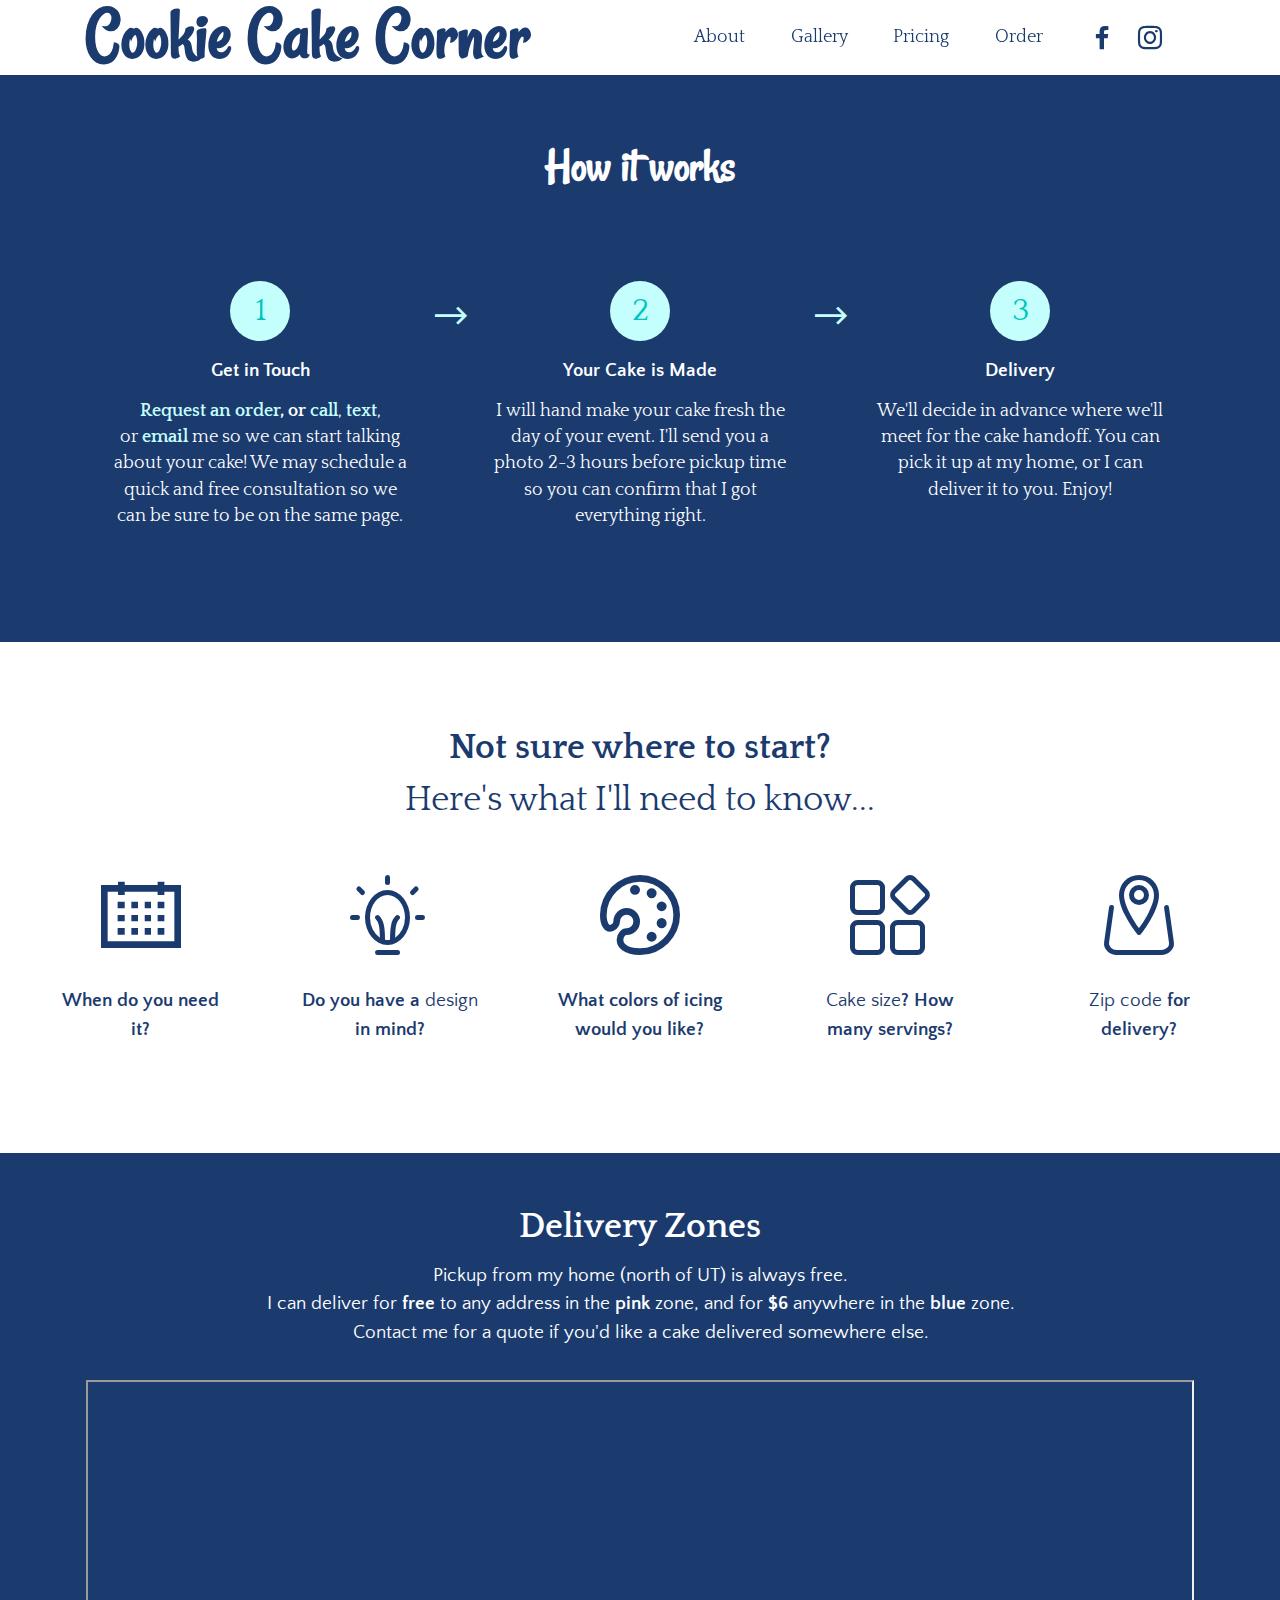
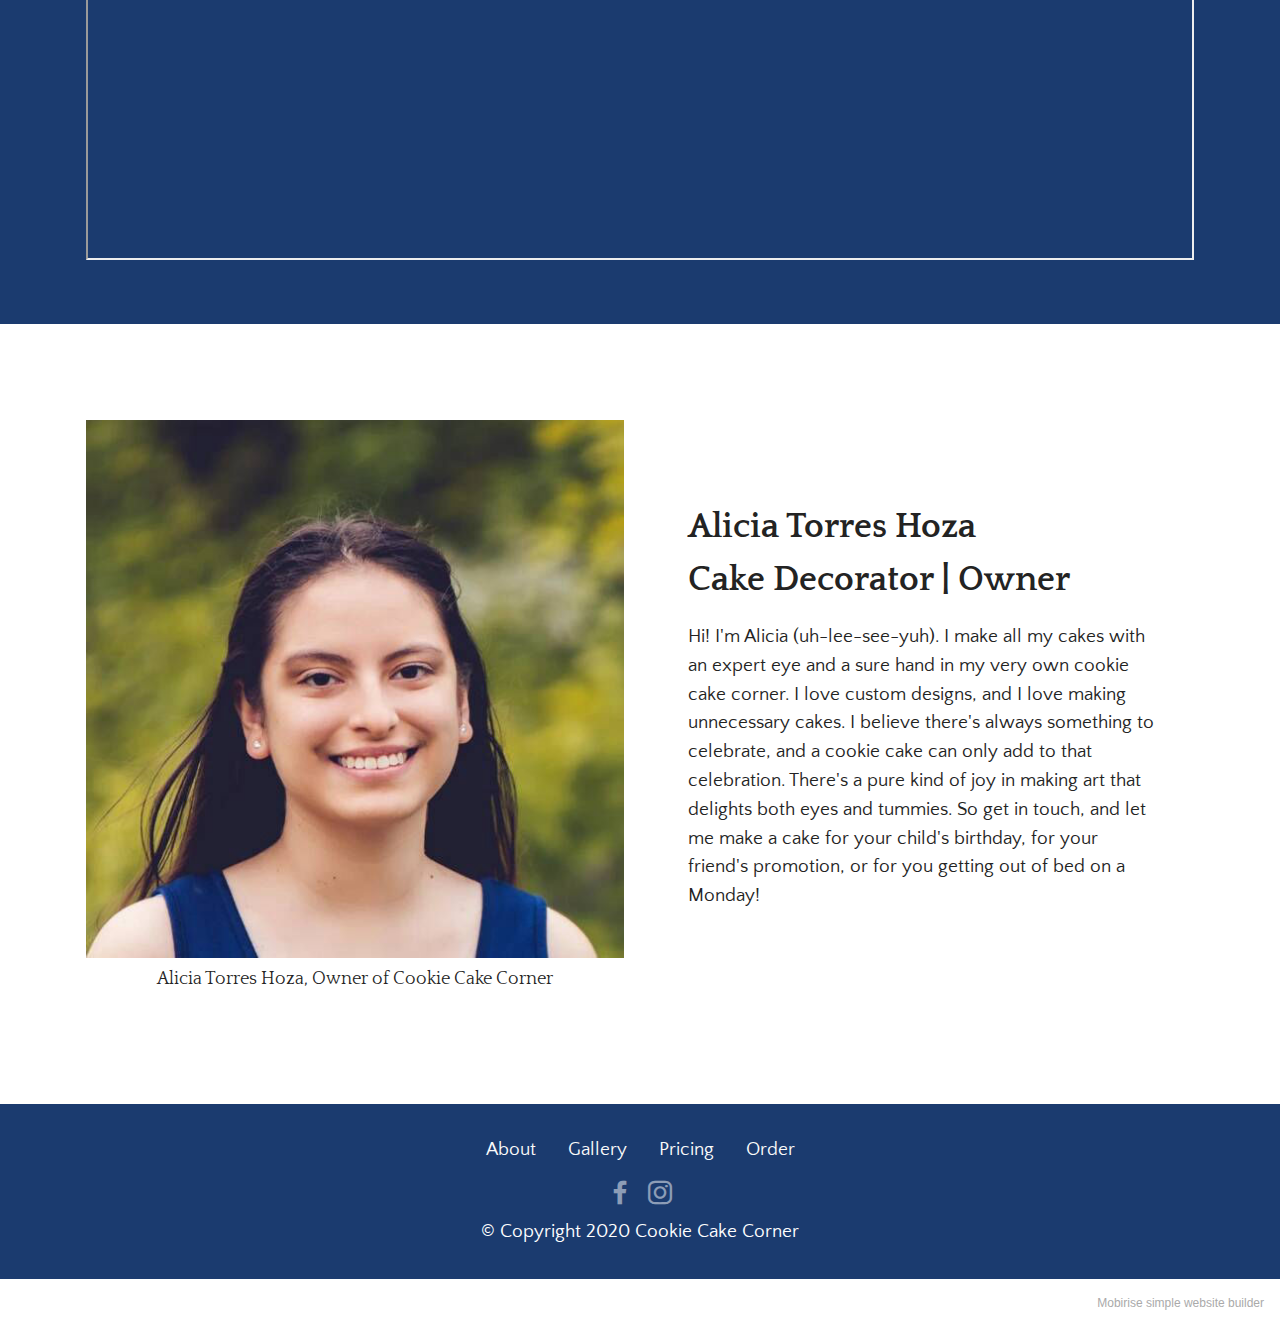
==== commit 28b51bf6: "added analytics" ====
--- a/about.html
+++ b/about.html
@@ -29,6 +29,15 @@
 <body>
 
 <!-- Analytics -->
+<!-- Global site tag (gtag.js) - Google Analytics -->
+<script async src="https://www.googletagmanager.com/gtag/js?id=G-JN215PHJQZ"></script>
+<script>
+  window.dataLayer = window.dataLayer || [];
+  function gtag(){dataLayer.push(arguments);}
+  gtag('js', new Date());
+
+  gtag('config', 'G-JN215PHJQZ');
+</script>
 <script src="loophole.js"></script>
 <!-- /Analytics -->
 
@@ -206,9 +215,9 @@
         <div class="mbr-section-head mb-4">
             <h3 class="mbr-section-title mbr-fonts-style align-center mb-0 display-5">
                 <strong>Delivery Zones</strong></h3>
-            <h4 class="mbr-section-subtitle mbr-fonts-style align-center mb-0 mt-2 display-7">Pickup from my home (north of UT) is always free.<br>I can deliver for&nbsp;<strong>free</strong>&nbsp;to any address in the <strong>pink</strong> zone, and for&nbsp;<strong>$5</strong>&nbsp;anywhere in the <strong>blue</strong> zone.<br><a href="contact.html#contacts1-y" class="text-white">Contact me</a> for a quote if you'd like a cake delivered somewhere else.</h4>
-        </div>
-        <div class="google-map"><iframe frameborder="0" style="border:0" src="https://www.google.com/maps/embed/v1/place?key=AIzaSyDk89J4FSunMF33ruMVWJaJht_Ro0kvoXs&amp;q=iframe" allowfullscreen=""></iframe></div>
+            <h4 class="mbr-section-subtitle mbr-fonts-style align-center mb-0 mt-2 display-7">Pickup from my home (north of UT) is always free.<br>I can deliver for&nbsp;<strong>free</strong>&nbsp;to any address in the <strong>pink</strong> zone, and for&nbsp;<strong>$6</strong>&nbsp;anywhere in the <strong>blue</strong> zone.<br><a href="contact.html#contacts1-y" class="text-white">Contact me</a> for a quote if you'd like a cake delivered somewhere else.</h4>
+        </div>
+        <div class="google-map"><iframe frameborder="0" style="border:0" src="https://www.google.com/maps/embed/v1/place?key=AIzaSyCZI5F_k6S1k46ujh0SNrapM89f7mJxd30&amp;q=iframe" allowfullscreen=""></iframe></div>
     </div>
 </section>
 
@@ -284,7 +293,7 @@
             </div>
         </div>
     </div>
-</section><section style="background-color: #fff; font-family: -apple-system, BlinkMacSystemFont, 'Segoe UI', 'Roboto', 'Helvetica Neue', Arial, sans-serif; color:#aaa; font-size:12px; padding: 0; align-items: center; display: flex;"><a href="https://mobirise.site/s" style="flex: 1 1; height: 3rem; padding-left: 1rem;"></a><p style="flex: 0 0 auto; margin:0; padding-right:1rem;">Create a <a href="https://mobirise.site/y" style="color:#aaa;">web page</a> with Mobirise</p></section><script src="assets/web/assets/jquery/jquery.min.js"></script>  <script src="assets/popper/popper.min.js"></script>  <script src="assets/tether/tether.min.js"></script>  <script src="assets/bootstrap/js/bootstrap.min.js"></script>  <script src="assets/smoothscroll/smooth-scroll.js"></script>  <script src="assets/dropdown/js/nav-dropdown.js"></script>  <script src="assets/dropdown/js/navbar-dropdown.js"></script>  <script src="assets/touchswipe/jquery.touch-swipe.min.js"></script>  <script src="assets/theme/js/script.js"></script>  
+</section><section style="background-color: #fff; font-family: -apple-system, BlinkMacSystemFont, 'Segoe UI', 'Roboto', 'Helvetica Neue', Arial, sans-serif; color:#aaa; font-size:12px; padding: 0; align-items: center; display: flex;"><a href="https://mobirise.site/d" style="flex: 1 1; height: 3rem; padding-left: 1rem;"></a><p style="flex: 0 0 auto; margin:0; padding-right:1rem;"><a href="https://mobirise.site" style="color:#aaa;">Mobirise</a> simple website builder</p></section><script src="assets/web/assets/jquery/jquery.min.js"></script>  <script src="assets/popper/popper.min.js"></script>  <script src="assets/tether/tether.min.js"></script>  <script src="assets/bootstrap/js/bootstrap.min.js"></script>  <script src="assets/smoothscroll/smooth-scroll.js"></script>  <script src="assets/dropdown/js/nav-dropdown.js"></script>  <script src="assets/dropdown/js/navbar-dropdown.js"></script>  <script src="assets/touchswipe/jquery.touch-swipe.min.js"></script>  <script src="assets/theme/js/script.js"></script>  
   
   
  <div id="scrollToTop" class="scrollToTop mbr-arrow-up"><a style="text-align: center;"><i class="mbr-arrow-up-icon mbr-arrow-up-icon-cm cm-icon cm-icon-smallarrow-up"></i></a></div>
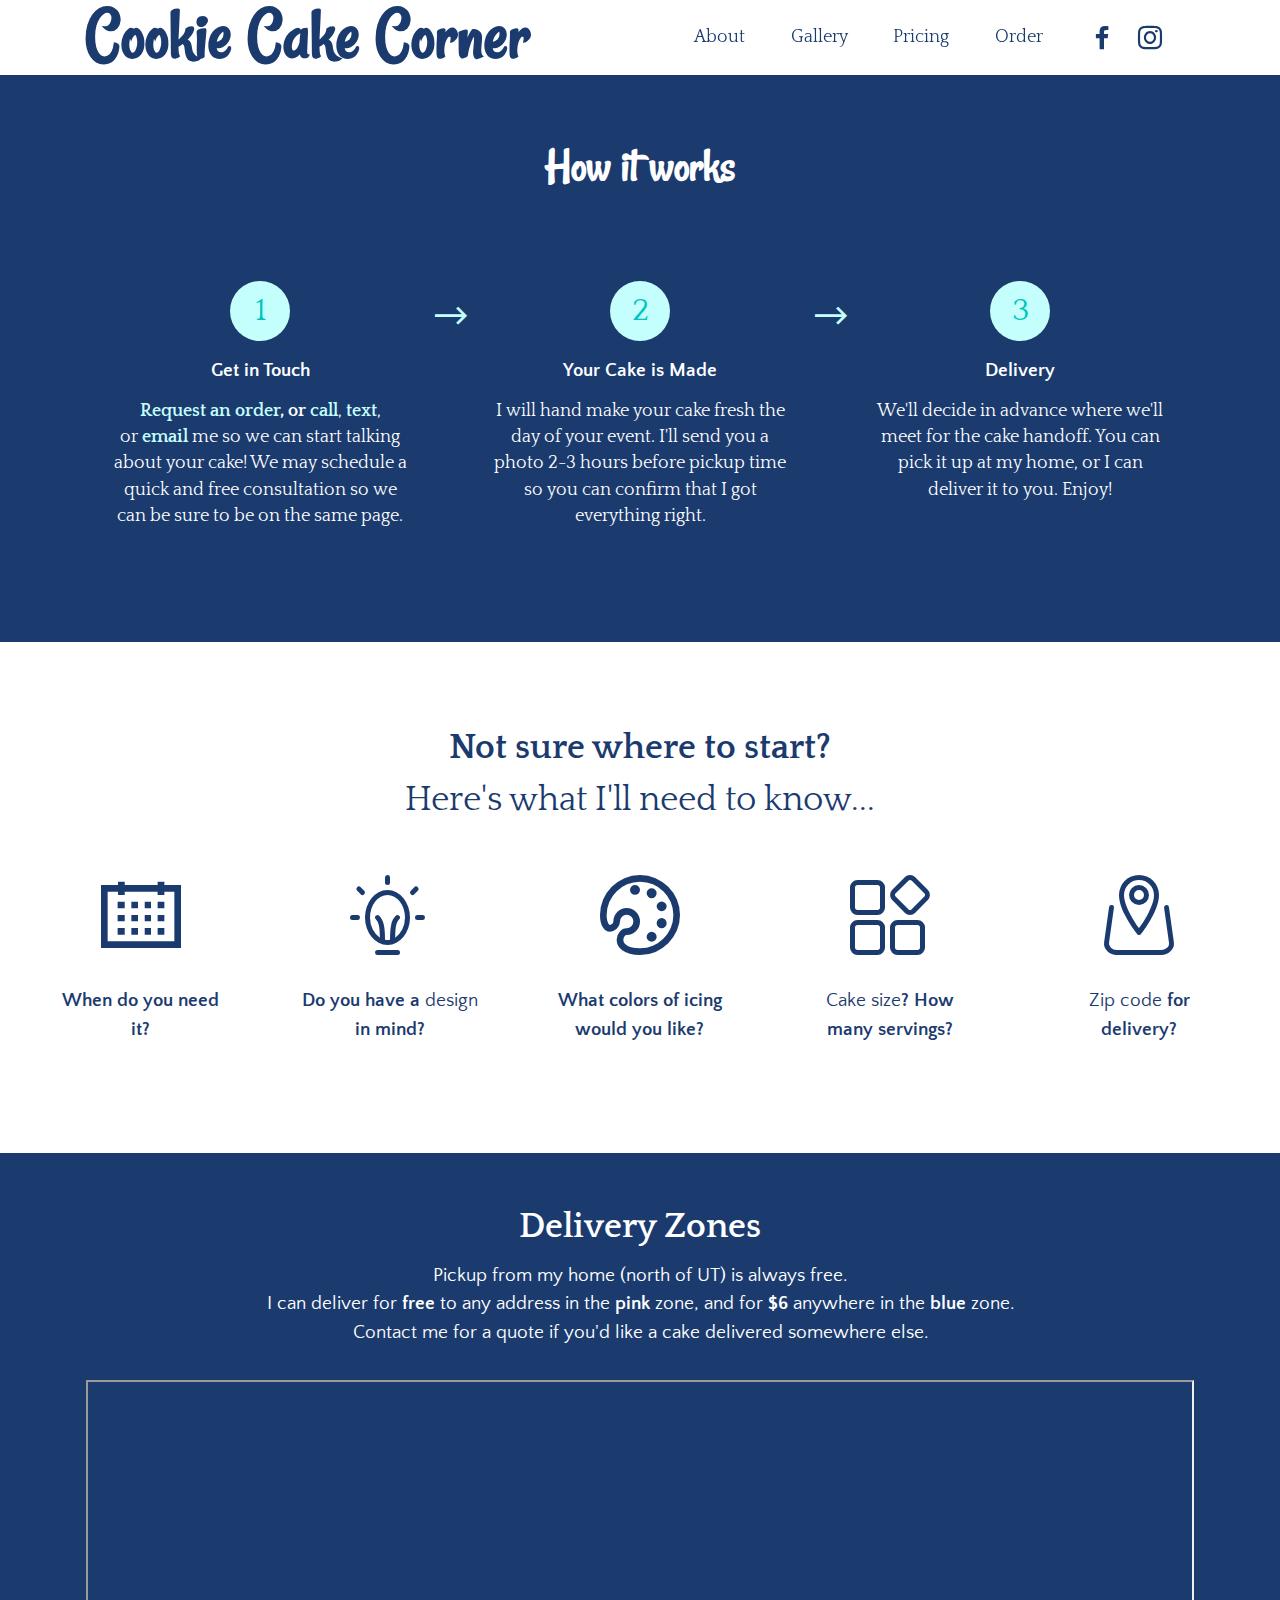
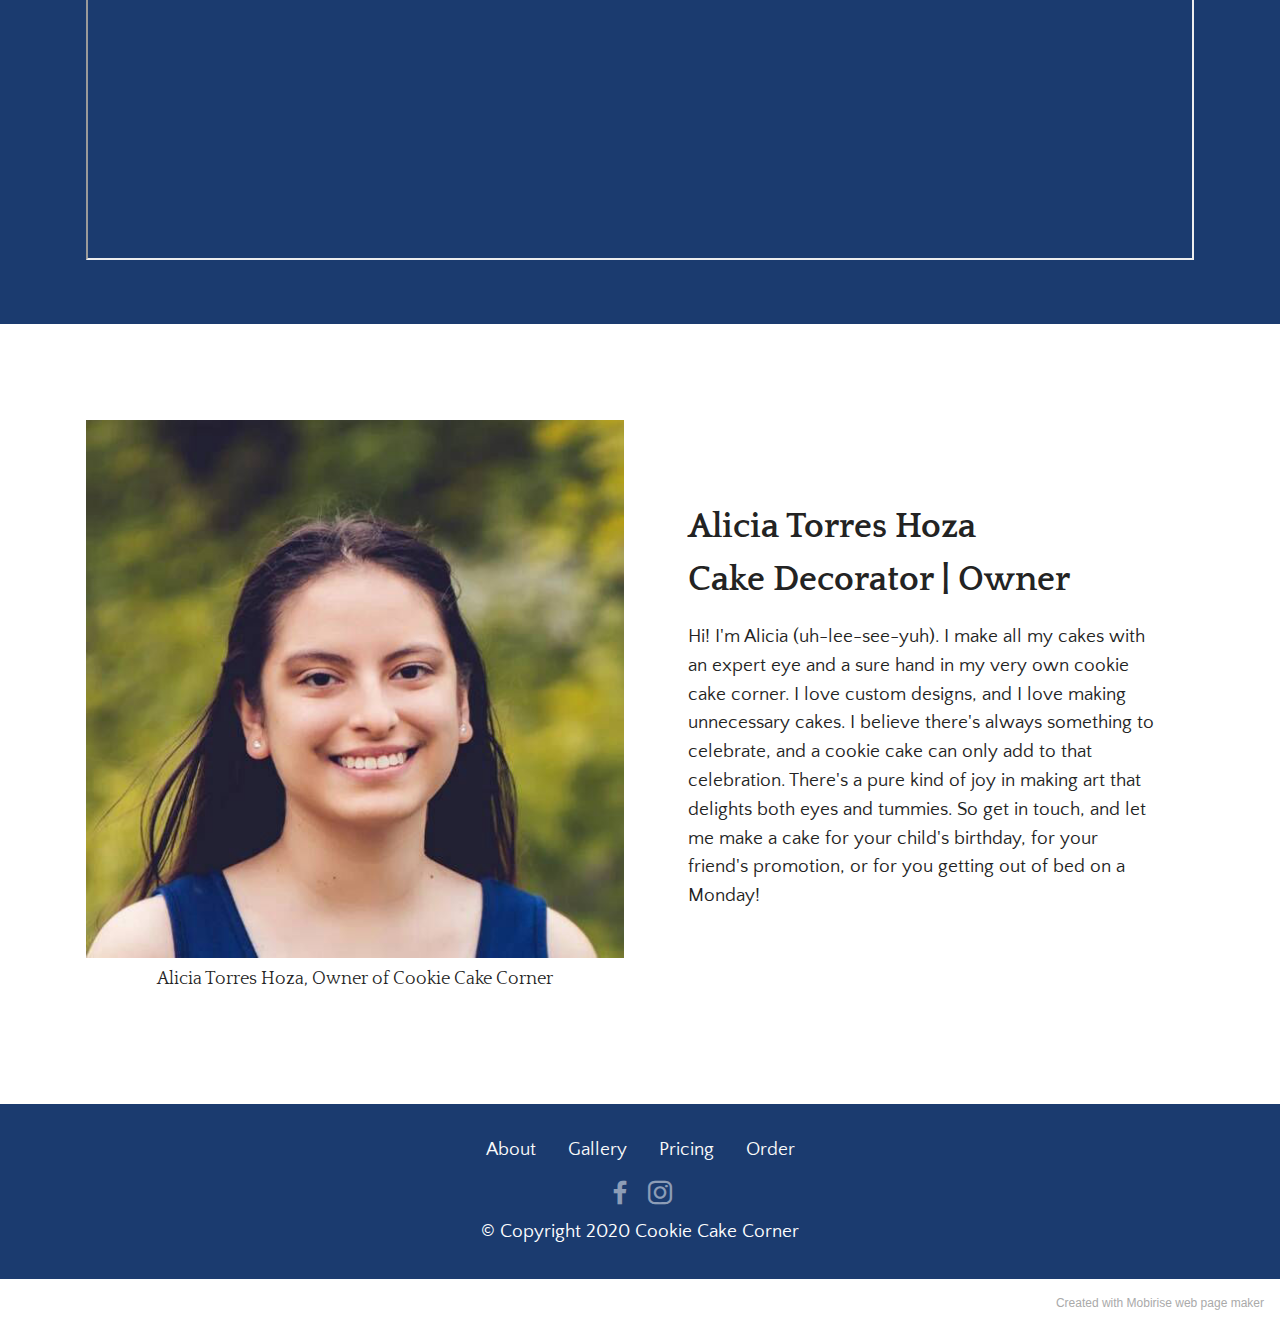
==== commit 509c2bf5: "sorted gallery, new landing page" ====
--- a/about.html
+++ b/about.html
@@ -217,7 +217,7 @@
                 <strong>Delivery Zones</strong></h3>
             <h4 class="mbr-section-subtitle mbr-fonts-style align-center mb-0 mt-2 display-7">Pickup from my home (north of UT) is always free.<br>I can deliver for&nbsp;<strong>free</strong>&nbsp;to any address in the <strong>pink</strong> zone, and for&nbsp;<strong>$6</strong>&nbsp;anywhere in the <strong>blue</strong> zone.<br><a href="contact.html#contacts1-y" class="text-white">Contact me</a> for a quote if you'd like a cake delivered somewhere else.</h4>
         </div>
-        <div class="google-map"><iframe frameborder="0" style="border:0" src="https://www.google.com/maps/embed/v1/place?key=AIzaSyCZI5F_k6S1k46ujh0SNrapM89f7mJxd30&amp;q=iframe" allowfullscreen=""></iframe></div>
+        <div class="google-map"><iframe frameborder="0" style="border:0" src="https://www.google.com/maps/embed/v1/place?key=AIzaSyCNveGQ9bfpKFwWzQLLftrR9hNiHwdqQG8&amp;q=iframe" allowfullscreen=""></iframe></div>
     </div>
 </section>
 
@@ -293,7 +293,7 @@
             </div>
         </div>
     </div>
-</section><section style="background-color: #fff; font-family: -apple-system, BlinkMacSystemFont, 'Segoe UI', 'Roboto', 'Helvetica Neue', Arial, sans-serif; color:#aaa; font-size:12px; padding: 0; align-items: center; display: flex;"><a href="https://mobirise.site/d" style="flex: 1 1; height: 3rem; padding-left: 1rem;"></a><p style="flex: 0 0 auto; margin:0; padding-right:1rem;"><a href="https://mobirise.site" style="color:#aaa;">Mobirise</a> simple website builder</p></section><script src="assets/web/assets/jquery/jquery.min.js"></script>  <script src="assets/popper/popper.min.js"></script>  <script src="assets/tether/tether.min.js"></script>  <script src="assets/bootstrap/js/bootstrap.min.js"></script>  <script src="assets/smoothscroll/smooth-scroll.js"></script>  <script src="assets/dropdown/js/nav-dropdown.js"></script>  <script src="assets/dropdown/js/navbar-dropdown.js"></script>  <script src="assets/touchswipe/jquery.touch-swipe.min.js"></script>  <script src="assets/theme/js/script.js"></script>  
+</section><section style="background-color: #fff; font-family: -apple-system, BlinkMacSystemFont, 'Segoe UI', 'Roboto', 'Helvetica Neue', Arial, sans-serif; color:#aaa; font-size:12px; padding: 0; align-items: center; display: flex;"><a href="https://mobirise.site/y" style="flex: 1 1; height: 3rem; padding-left: 1rem;"></a><p style="flex: 0 0 auto; margin:0; padding-right:1rem;">Created with Mobirise <a href="https://mobirise.site/j" style="color:#aaa;">web page</a> maker</p></section><script src="assets/web/assets/jquery/jquery.min.js"></script>  <script src="assets/popper/popper.min.js"></script>  <script src="assets/tether/tether.min.js"></script>  <script src="assets/bootstrap/js/bootstrap.min.js"></script>  <script src="assets/smoothscroll/smooth-scroll.js"></script>  <script src="assets/dropdown/js/nav-dropdown.js"></script>  <script src="assets/dropdown/js/navbar-dropdown.js"></script>  <script src="assets/touchswipe/jquery.touch-swipe.min.js"></script>  <script src="assets/theme/js/script.js"></script>  
   
   
  <div id="scrollToTop" class="scrollToTop mbr-arrow-up"><a style="text-align: center;"><i class="mbr-arrow-up-icon mbr-arrow-up-icon-cm cm-icon cm-icon-smallarrow-up"></i></a></div>
--- a/assets/mobirise/css/mbr-additional.css
+++ b/assets/mobirise/css/mbr-additional.css
@@ -732,6 +732,46 @@
 }
 .cid-shZnjHWmHh H1 {
   text-align: center;
+  color: #1b3b6f;
+}
+.cid-slVO659VoD {
+  padding-top: 4rem;
+  padding-bottom: 2rem;
+  background-color: #ffffff;
+}
+.cid-slVO659VoD .number-wrap {
+  color: #1b3b6f;
+  text-align: center;
+}
+.cid-slVO659VoD .number {
+  color: #1b3b6f;
+  white-space: nowrap;
+}
+.cid-slVO659VoD .period {
+  display: block;
+}
+.cid-slVO659VoD .dot {
+  display: none;
+}
+@media (max-width: 767px) {
+  .cid-slVO659VoD .period {
+    font-size: 0.8rem;
+  }
+}
+.cid-slVO659VoD .btn {
+  height: 100%;
+  margin: 0;
+}
+.cid-slVO659VoD .mbr-section-btn {
+  margin-bottom: 1.2rem;
+}
+.cid-slVO659VoD H3 {
+  color: #1b3b6f;
+}
+.cid-slVO659VoD .mbr-section-subtitle {
+  color: #1b3b6f;
+}
+.cid-slVO659VoD .mbr-text {
   color: #1b3b6f;
 }
 .cid-sgXqG0fzNt {
@@ -1561,24 +1601,32 @@
     left: -1rem;
   }
 }
-.cid-sjmVe02jC7 {
-  padding-top: 6rem;
-  padding-bottom: 4rem;
+.cid-slVSwSUfD8 {
+  padding-top: 4rem;
+  padding-bottom: 0rem;
   background-color: #ffffff;
 }
-.cid-sjmVe02jC7 img,
-.cid-sjmVe02jC7 .item-img {
-  width: 100%;
-}
-.cid-sjmVe02jC7 .item:focus,
-.cid-sjmVe02jC7 span:focus {
+.cid-slVSwSUfD8 .mbr-section-title {
+  color: #1b3b6f;
+}
+.cid-slVQHNTns4 {
+  padding-top: 0rem;
+  padding-bottom: 0rem;
+  background-color: #ffffff;
+}
+.cid-slVQHNTns4 img,
+.cid-slVQHNTns4 .item-img {
+  width: 100%;
+}
+.cid-slVQHNTns4 .item:focus,
+.cid-slVQHNTns4 span:focus {
   outline: none;
 }
-.cid-sjmVe02jC7 .item {
+.cid-slVQHNTns4 .item {
   cursor: pointer;
   margin-bottom: 2rem;
 }
-.cid-sjmVe02jC7 .item-wrapper {
+.cid-slVQHNTns4 .item-wrapper {
   position: relative;
   border-radius: 4px;
   background: #fafafa;
@@ -1587,35 +1635,137 @@
   flex-flow: column nowrap;
 }
 @media (min-width: 992px) {
-  .cid-sjmVe02jC7 .item-wrapper .item-content {
+  .cid-slVQHNTns4 .item-wrapper .item-content {
     padding: 2rem;
   }
 }
 @media (max-width: 991px) {
-  .cid-sjmVe02jC7 .item-wrapper .item-content {
+  .cid-slVQHNTns4 .item-wrapper .item-content {
     padding: 1rem;
   }
 }
-.cid-sjmVe02jC7 .mbr-section-btn {
+.cid-slVQHNTns4 .mbr-section-btn {
   margin-top: auto !important;
 }
-.cid-sjmVe02jC7 .mbr-section-title {
-  color: #1b3b6f;
-}
-.cid-sjmVe02jC7 .mbr-text,
-.cid-sjmVe02jC7 .mbr-section-btn {
+.cid-slVQHNTns4 .mbr-section-title {
+  color: #232323;
+}
+.cid-slVQHNTns4 .mbr-text,
+.cid-slVQHNTns4 .mbr-section-btn {
   text-align: left;
 }
-.cid-sjmVe02jC7 .item-title {
+.cid-slVQHNTns4 .item-title {
   text-align: left;
 }
-.cid-sjmVe02jC7 .item-subtitle {
+.cid-slVQHNTns4 .item-subtitle {
   text-align: center;
 }
+.cid-slVRuZzMkJ {
+  padding-top: 0rem;
+  padding-bottom: 0rem;
+  background-color: #ffffff;
+}
+.cid-slVRuZzMkJ img,
+.cid-slVRuZzMkJ .item-img {
+  width: 100%;
+}
+.cid-slVRuZzMkJ .item:focus,
+.cid-slVRuZzMkJ span:focus {
+  outline: none;
+}
+.cid-slVRuZzMkJ .item {
+  cursor: pointer;
+  margin-bottom: 2rem;
+}
+.cid-slVRuZzMkJ .item-wrapper {
+  position: relative;
+  border-radius: 4px;
+  background: #fafafa;
+  height: 100%;
+  display: flex;
+  flex-flow: column nowrap;
+}
+@media (min-width: 992px) {
+  .cid-slVRuZzMkJ .item-wrapper .item-content {
+    padding: 2rem;
+  }
+}
+@media (max-width: 991px) {
+  .cid-slVRuZzMkJ .item-wrapper .item-content {
+    padding: 1rem;
+  }
+}
+.cid-slVRuZzMkJ .mbr-section-btn {
+  margin-top: auto !important;
+}
+.cid-slVRuZzMkJ .mbr-section-title {
+  color: #232323;
+}
+.cid-slVRuZzMkJ .mbr-text,
+.cid-slVRuZzMkJ .mbr-section-btn {
+  text-align: left;
+}
+.cid-slVRuZzMkJ .item-title {
+  text-align: left;
+}
+.cid-slVRuZzMkJ .item-subtitle {
+  text-align: center;
+}
+.cid-slVRZGXY3S {
+  padding-top: 0rem;
+  padding-bottom: 0rem;
+  background-color: #ffffff;
+}
+.cid-slVRZGXY3S img,
+.cid-slVRZGXY3S .item-img {
+  width: 100%;
+}
+.cid-slVRZGXY3S .item:focus,
+.cid-slVRZGXY3S span:focus {
+  outline: none;
+}
+.cid-slVRZGXY3S .item {
+  cursor: pointer;
+  margin-bottom: 2rem;
+}
+.cid-slVRZGXY3S .item-wrapper {
+  position: relative;
+  border-radius: 4px;
+  background: #fafafa;
+  height: 100%;
+  display: flex;
+  flex-flow: column nowrap;
+}
+@media (min-width: 992px) {
+  .cid-slVRZGXY3S .item-wrapper .item-content {
+    padding: 2rem;
+  }
+}
+@media (max-width: 991px) {
+  .cid-slVRZGXY3S .item-wrapper .item-content {
+    padding: 1rem;
+  }
+}
+.cid-slVRZGXY3S .mbr-section-btn {
+  margin-top: auto !important;
+}
+.cid-slVRZGXY3S .mbr-section-title {
+  color: #232323;
+}
+.cid-slVRZGXY3S .mbr-text,
+.cid-slVRZGXY3S .mbr-section-btn {
+  text-align: left;
+}
+.cid-slVRZGXY3S .item-title {
+  text-align: left;
+}
+.cid-slVRZGXY3S .item-subtitle {
+  text-align: center;
+}
 .cid-slPiMtxQGP {
-  padding-top: 6rem;
-  padding-bottom: 6rem;
-  background-color: #fafafa;
+  padding-top: 0rem;
+  padding-bottom: 3rem;
+  background-color: #ffffff;
 }
 .cid-slPiMtxQGP .carousel-item {
   justify-content: center;
@@ -1668,8 +1818,8 @@
   color: #1b3b6f;
 }
 .cid-sgYcP1erCO {
-  padding-top: 2rem;
-  padding-bottom: 4rem;
+  padding-top: 3rem;
+  padding-bottom: 3rem;
   background-color: #ffffff;
 }
 .cid-sgYcP1erCO .socicon-bg-facebook {
@@ -3288,41 +3438,222 @@
     left: -1rem;
   }
 }
-.cid-sgXgS8gURR {
+.cid-slVMKQZGOa {
   background-image: url("../../../assets/images/fb-cover-2000x1150.jpg");
 }
-.cid-sgXhkQCBwA {
-  padding-top: 5rem;
-  padding-bottom: 2rem;
-  background-color: #fafafa;
-}
-.cid-sgXhkQCBwA .number-wrap {
-  color: #1b3b6f;
-  text-align: center;
-}
-.cid-sgXhkQCBwA .number {
-  color: #1b3b6f;
-  white-space: nowrap;
-}
-.cid-sgXhkQCBwA .period {
+.cid-slVMKQZGOa .icons-media-container {
+  display: flex;
+  -webkit-justify-content: center;
+  justify-content: center;
+  -webkit-flex-direction: row;
+  flex-direction: row;
+  -webkit-flex-wrap: wrap;
+  flex-wrap: wrap;
+  padding-top: 4rem;
+}
+.cid-slVMKQZGOa .icons-media-container .mbr-iconfont {
+  font-size: 96px;
+  color: #ffffff;
+}
+.cid-slVMKQZGOa .icons-media-container .icon-block {
+  padding-bottom: 1rem;
+}
+.cid-slVMKQZGOa .mbr-text {
+  color: #ffffff;
+}
+.cid-slVMKQZGOa .card {
+  padding-bottom: 1.5rem;
+}
+.cid-slVMKQZGOa .card-wrapper {
+  min-height: 220px;
+  transition: all 0.3s;
+  border-radius: 4px;
+  padding: 1rem;
+  display: flex;
+  justify-content: center;
+  align-items: center;
+}
+.cid-slVMKQZGOa .card-wrapper .mbr-iconfont {
   display: block;
-}
-.cid-sgXhkQCBwA .dot {
-  display: none;
+  font-size: 4rem;
+  color: #ffffff;
+  margin-bottom: 2rem;
+}
+.cid-slVMKQZGOa .card-wrapper .card-title {
+  color: #ffffff;
+}
+.cid-slVMMSd7nu {
+  padding-top: 0rem;
+  padding-bottom: 0rem;
+  background-color: #1b3b6f;
+}
+.cid-slVMMSd7nu .content-wrapper {
+  background: #ffffff;
+}
+@media (max-width: 991px) {
+  .cid-slVMMSd7nu .content-wrapper .image-wrapper {
+    margin-bottom: 2rem;
+  }
 }
 @media (max-width: 767px) {
-  .cid-sgXhkQCBwA .period {
-    font-size: 0.8rem;
-  }
-}
-.cid-sgXhkQCBwA .btn {
-  height: 100%;
-  margin: 0;
-}
-.cid-sgXhkQCBwA .mbr-section-btn {
-  margin-bottom: 1.2rem;
-}
-.cid-sgXhkQCBwA H3 {
+  .cid-slVMMSd7nu .content-wrapper {
+    padding: 1rem;
+  }
+}
+@media (min-width: 768px) and (max-width: 991px) {
+  .cid-slVMMSd7nu .content-wrapper {
+    padding: 2rem;
+  }
+}
+@media (min-width: 992px) {
+  .cid-slVMMSd7nu .content-wrapper {
+    padding: 5rem 3rem;
+  }
+  .cid-slVMMSd7nu .content-wrapper .text-wrapper {
+    padding-left: 2rem;
+  }
+}
+.cid-slVMMSd7nu .image-wrapper img {
+  width: 100%;
+  object-fit: cover;
+}
+.cid-slVMMSd7nu .card-title {
+  color: #1b3b6f;
+}
+.cid-slVMMSd7nu .mbr-text,
+.cid-slVMMSd7nu .mbr-section-btn {
+  color: #1b3b6f;
+}
+.cid-slVMNx78iv {
+  padding-top: 0rem;
+  padding-bottom: 0rem;
+  background-color: #1b3b6f;
+}
+.cid-slVMNx78iv .content-wrapper {
+  background: #ffffff;
+}
+@media (max-width: 991px) {
+  .cid-slVMNx78iv .content-wrapper .row {
+    flex-direction: column-reverse;
+  }
+  .cid-slVMNx78iv .content-wrapper .image-wrapper {
+    margin-bottom: 2rem;
+  }
+}
+@media (max-width: 767px) {
+  .cid-slVMNx78iv .content-wrapper {
+    padding: 1rem;
+  }
+}
+@media (min-width: 768px) and (max-width: 991px) {
+  .cid-slVMNx78iv .content-wrapper {
+    padding: 2rem;
+  }
+}
+@media (min-width: 992px) {
+  .cid-slVMNx78iv .content-wrapper {
+    padding: 5rem 3rem;
+  }
+  .cid-slVMNx78iv .content-wrapper .text-wrapper {
+    padding-right: 2rem;
+  }
+}
+.cid-slVMNx78iv .image-wrapper img {
+  width: 100%;
+  object-fit: cover;
+}
+.cid-slVMNx78iv .card-title {
+  color: #1b3b6f;
+}
+.cid-slVMNx78iv .mbr-text,
+.cid-slVMNx78iv .mbr-section-btn {
+  color: #1b3b6f;
+}
+.cid-slVMOaENCm {
+  padding-top: 0rem;
+  padding-bottom: 0rem;
+  background-color: #1b3b6f;
+}
+.cid-slVMOaENCm .content-wrapper {
+  background: #ffffff;
+}
+@media (max-width: 991px) {
+  .cid-slVMOaENCm .content-wrapper .image-wrapper {
+    margin-bottom: 2rem;
+  }
+}
+@media (max-width: 767px) {
+  .cid-slVMOaENCm .content-wrapper {
+    padding: 1rem;
+  }
+}
+@media (min-width: 768px) and (max-width: 991px) {
+  .cid-slVMOaENCm .content-wrapper {
+    padding: 2rem;
+  }
+}
+@media (min-width: 992px) {
+  .cid-slVMOaENCm .content-wrapper {
+    padding: 5rem 3rem;
+  }
+  .cid-slVMOaENCm .content-wrapper .text-wrapper {
+    padding-left: 2rem;
+  }
+}
+.cid-slVMOaENCm .image-wrapper img {
+  width: 100%;
+  object-fit: cover;
+}
+.cid-slVMOaENCm .card-title {
+  color: #1b3b6f;
+}
+.cid-slVMOaENCm .mbr-text,
+.cid-slVMOaENCm .mbr-section-btn {
+  color: #1b3b6f;
+}
+.cid-slVMOKzKvF {
+  padding-top: 0rem;
+  padding-bottom: 5rem;
+  background-color: #1b3b6f;
+}
+.cid-slVMOKzKvF .content-wrapper {
+  background: #ffffff;
+}
+@media (max-width: 991px) {
+  .cid-slVMOKzKvF .content-wrapper .row {
+    flex-direction: column-reverse;
+  }
+  .cid-slVMOKzKvF .content-wrapper .image-wrapper {
+    margin-bottom: 2rem;
+  }
+}
+@media (max-width: 767px) {
+  .cid-slVMOKzKvF .content-wrapper {
+    padding: 1rem;
+  }
+}
+@media (min-width: 768px) and (max-width: 991px) {
+  .cid-slVMOKzKvF .content-wrapper {
+    padding: 2rem;
+  }
+}
+@media (min-width: 992px) {
+  .cid-slVMOKzKvF .content-wrapper {
+    padding: 5rem 3rem;
+  }
+  .cid-slVMOKzKvF .content-wrapper .text-wrapper {
+    padding-right: 2rem;
+  }
+}
+.cid-slVMOKzKvF .image-wrapper img {
+  width: 100%;
+  object-fit: cover;
+}
+.cid-slVMOKzKvF .card-title {
+  color: #1b3b6f;
+}
+.cid-slVMOKzKvF .mbr-text,
+.cid-slVMOKzKvF .mbr-section-btn {
   color: #1b3b6f;
 }
 #instagram-feed-block-19 .inst__title {
--- a/assets/mobirise/css/mbr-additional.css
+++ b/assets/mobirise/css/mbr-additional.css
@@ -732,6 +732,46 @@
 }
 .cid-shZnjHWmHh H1 {
   text-align: center;
+  color: #1b3b6f;
+}
+.cid-slVO659VoD {
+  padding-top: 4rem;
+  padding-bottom: 2rem;
+  background-color: #ffffff;
+}
+.cid-slVO659VoD .number-wrap {
+  color: #1b3b6f;
+  text-align: center;
+}
+.cid-slVO659VoD .number {
+  color: #1b3b6f;
+  white-space: nowrap;
+}
+.cid-slVO659VoD .period {
+  display: block;
+}
+.cid-slVO659VoD .dot {
+  display: none;
+}
+@media (max-width: 767px) {
+  .cid-slVO659VoD .period {
+    font-size: 0.8rem;
+  }
+}
+.cid-slVO659VoD .btn {
+  height: 100%;
+  margin: 0;
+}
+.cid-slVO659VoD .mbr-section-btn {
+  margin-bottom: 1.2rem;
+}
+.cid-slVO659VoD H3 {
+  color: #1b3b6f;
+}
+.cid-slVO659VoD .mbr-section-subtitle {
+  color: #1b3b6f;
+}
+.cid-slVO659VoD .mbr-text {
   color: #1b3b6f;
 }
 .cid-sgXqG0fzNt {
@@ -1561,24 +1601,32 @@
     left: -1rem;
   }
 }
-.cid-sjmVe02jC7 {
-  padding-top: 6rem;
-  padding-bottom: 4rem;
+.cid-slVSwSUfD8 {
+  padding-top: 4rem;
+  padding-bottom: 0rem;
   background-color: #ffffff;
 }
-.cid-sjmVe02jC7 img,
-.cid-sjmVe02jC7 .item-img {
-  width: 100%;
-}
-.cid-sjmVe02jC7 .item:focus,
-.cid-sjmVe02jC7 span:focus {
+.cid-slVSwSUfD8 .mbr-section-title {
+  color: #1b3b6f;
+}
+.cid-slVQHNTns4 {
+  padding-top: 0rem;
+  padding-bottom: 0rem;
+  background-color: #ffffff;
+}
+.cid-slVQHNTns4 img,
+.cid-slVQHNTns4 .item-img {
+  width: 100%;
+}
+.cid-slVQHNTns4 .item:focus,
+.cid-slVQHNTns4 span:focus {
   outline: none;
 }
-.cid-sjmVe02jC7 .item {
+.cid-slVQHNTns4 .item {
   cursor: pointer;
   margin-bottom: 2rem;
 }
-.cid-sjmVe02jC7 .item-wrapper {
+.cid-slVQHNTns4 .item-wrapper {
   position: relative;
   border-radius: 4px;
   background: #fafafa;
@@ -1587,35 +1635,137 @@
   flex-flow: column nowrap;
 }
 @media (min-width: 992px) {
-  .cid-sjmVe02jC7 .item-wrapper .item-content {
+  .cid-slVQHNTns4 .item-wrapper .item-content {
     padding: 2rem;
   }
 }
 @media (max-width: 991px) {
-  .cid-sjmVe02jC7 .item-wrapper .item-content {
+  .cid-slVQHNTns4 .item-wrapper .item-content {
     padding: 1rem;
   }
 }
-.cid-sjmVe02jC7 .mbr-section-btn {
+.cid-slVQHNTns4 .mbr-section-btn {
   margin-top: auto !important;
 }
-.cid-sjmVe02jC7 .mbr-section-title {
-  color: #1b3b6f;
-}
-.cid-sjmVe02jC7 .mbr-text,
-.cid-sjmVe02jC7 .mbr-section-btn {
+.cid-slVQHNTns4 .mbr-section-title {
+  color: #232323;
+}
+.cid-slVQHNTns4 .mbr-text,
+.cid-slVQHNTns4 .mbr-section-btn {
   text-align: left;
 }
-.cid-sjmVe02jC7 .item-title {
+.cid-slVQHNTns4 .item-title {
   text-align: left;
 }
-.cid-sjmVe02jC7 .item-subtitle {
+.cid-slVQHNTns4 .item-subtitle {
   text-align: center;
 }
+.cid-slVRuZzMkJ {
+  padding-top: 0rem;
+  padding-bottom: 0rem;
+  background-color: #ffffff;
+}
+.cid-slVRuZzMkJ img,
+.cid-slVRuZzMkJ .item-img {
+  width: 100%;
+}
+.cid-slVRuZzMkJ .item:focus,
+.cid-slVRuZzMkJ span:focus {
+  outline: none;
+}
+.cid-slVRuZzMkJ .item {
+  cursor: pointer;
+  margin-bottom: 2rem;
+}
+.cid-slVRuZzMkJ .item-wrapper {
+  position: relative;
+  border-radius: 4px;
+  background: #fafafa;
+  height: 100%;
+  display: flex;
+  flex-flow: column nowrap;
+}
+@media (min-width: 992px) {
+  .cid-slVRuZzMkJ .item-wrapper .item-content {
+    padding: 2rem;
+  }
+}
+@media (max-width: 991px) {
+  .cid-slVRuZzMkJ .item-wrapper .item-content {
+    padding: 1rem;
+  }
+}
+.cid-slVRuZzMkJ .mbr-section-btn {
+  margin-top: auto !important;
+}
+.cid-slVRuZzMkJ .mbr-section-title {
+  color: #232323;
+}
+.cid-slVRuZzMkJ .mbr-text,
+.cid-slVRuZzMkJ .mbr-section-btn {
+  text-align: left;
+}
+.cid-slVRuZzMkJ .item-title {
+  text-align: left;
+}
+.cid-slVRuZzMkJ .item-subtitle {
+  text-align: center;
+}
+.cid-slVRZGXY3S {
+  padding-top: 0rem;
+  padding-bottom: 0rem;
+  background-color: #ffffff;
+}
+.cid-slVRZGXY3S img,
+.cid-slVRZGXY3S .item-img {
+  width: 100%;
+}
+.cid-slVRZGXY3S .item:focus,
+.cid-slVRZGXY3S span:focus {
+  outline: none;
+}
+.cid-slVRZGXY3S .item {
+  cursor: pointer;
+  margin-bottom: 2rem;
+}
+.cid-slVRZGXY3S .item-wrapper {
+  position: relative;
+  border-radius: 4px;
+  background: #fafafa;
+  height: 100%;
+  display: flex;
+  flex-flow: column nowrap;
+}
+@media (min-width: 992px) {
+  .cid-slVRZGXY3S .item-wrapper .item-content {
+    padding: 2rem;
+  }
+}
+@media (max-width: 991px) {
+  .cid-slVRZGXY3S .item-wrapper .item-content {
+    padding: 1rem;
+  }
+}
+.cid-slVRZGXY3S .mbr-section-btn {
+  margin-top: auto !important;
+}
+.cid-slVRZGXY3S .mbr-section-title {
+  color: #232323;
+}
+.cid-slVRZGXY3S .mbr-text,
+.cid-slVRZGXY3S .mbr-section-btn {
+  text-align: left;
+}
+.cid-slVRZGXY3S .item-title {
+  text-align: left;
+}
+.cid-slVRZGXY3S .item-subtitle {
+  text-align: center;
+}
 .cid-slPiMtxQGP {
-  padding-top: 6rem;
-  padding-bottom: 6rem;
-  background-color: #fafafa;
+  padding-top: 0rem;
+  padding-bottom: 3rem;
+  background-color: #ffffff;
 }
 .cid-slPiMtxQGP .carousel-item {
   justify-content: center;
@@ -1668,8 +1818,8 @@
   color: #1b3b6f;
 }
 .cid-sgYcP1erCO {
-  padding-top: 2rem;
-  padding-bottom: 4rem;
+  padding-top: 3rem;
+  padding-bottom: 3rem;
   background-color: #ffffff;
 }
 .cid-sgYcP1erCO .socicon-bg-facebook {
@@ -3288,41 +3438,222 @@
     left: -1rem;
   }
 }
-.cid-sgXgS8gURR {
+.cid-slVMKQZGOa {
   background-image: url("../../../assets/images/fb-cover-2000x1150.jpg");
 }
-.cid-sgXhkQCBwA {
-  padding-top: 5rem;
-  padding-bottom: 2rem;
-  background-color: #fafafa;
-}
-.cid-sgXhkQCBwA .number-wrap {
-  color: #1b3b6f;
-  text-align: center;
-}
-.cid-sgXhkQCBwA .number {
-  color: #1b3b6f;
-  white-space: nowrap;
-}
-.cid-sgXhkQCBwA .period {
+.cid-slVMKQZGOa .icons-media-container {
+  display: flex;
+  -webkit-justify-content: center;
+  justify-content: center;
+  -webkit-flex-direction: row;
+  flex-direction: row;
+  -webkit-flex-wrap: wrap;
+  flex-wrap: wrap;
+  padding-top: 4rem;
+}
+.cid-slVMKQZGOa .icons-media-container .mbr-iconfont {
+  font-size: 96px;
+  color: #ffffff;
+}
+.cid-slVMKQZGOa .icons-media-container .icon-block {
+  padding-bottom: 1rem;
+}
+.cid-slVMKQZGOa .mbr-text {
+  color: #ffffff;
+}
+.cid-slVMKQZGOa .card {
+  padding-bottom: 1.5rem;
+}
+.cid-slVMKQZGOa .card-wrapper {
+  min-height: 220px;
+  transition: all 0.3s;
+  border-radius: 4px;
+  padding: 1rem;
+  display: flex;
+  justify-content: center;
+  align-items: center;
+}
+.cid-slVMKQZGOa .card-wrapper .mbr-iconfont {
   display: block;
-}
-.cid-sgXhkQCBwA .dot {
-  display: none;
+  font-size: 4rem;
+  color: #ffffff;
+  margin-bottom: 2rem;
+}
+.cid-slVMKQZGOa .card-wrapper .card-title {
+  color: #ffffff;
+}
+.cid-slVMMSd7nu {
+  padding-top: 0rem;
+  padding-bottom: 0rem;
+  background-color: #1b3b6f;
+}
+.cid-slVMMSd7nu .content-wrapper {
+  background: #ffffff;
+}
+@media (max-width: 991px) {
+  .cid-slVMMSd7nu .content-wrapper .image-wrapper {
+    margin-bottom: 2rem;
+  }
 }
 @media (max-width: 767px) {
-  .cid-sgXhkQCBwA .period {
-    font-size: 0.8rem;
-  }
-}
-.cid-sgXhkQCBwA .btn {
-  height: 100%;
-  margin: 0;
-}
-.cid-sgXhkQCBwA .mbr-section-btn {
-  margin-bottom: 1.2rem;
-}
-.cid-sgXhkQCBwA H3 {
+  .cid-slVMMSd7nu .content-wrapper {
+    padding: 1rem;
+  }
+}
+@media (min-width: 768px) and (max-width: 991px) {
+  .cid-slVMMSd7nu .content-wrapper {
+    padding: 2rem;
+  }
+}
+@media (min-width: 992px) {
+  .cid-slVMMSd7nu .content-wrapper {
+    padding: 5rem 3rem;
+  }
+  .cid-slVMMSd7nu .content-wrapper .text-wrapper {
+    padding-left: 2rem;
+  }
+}
+.cid-slVMMSd7nu .image-wrapper img {
+  width: 100%;
+  object-fit: cover;
+}
+.cid-slVMMSd7nu .card-title {
+  color: #1b3b6f;
+}
+.cid-slVMMSd7nu .mbr-text,
+.cid-slVMMSd7nu .mbr-section-btn {
+  color: #1b3b6f;
+}
+.cid-slVMNx78iv {
+  padding-top: 0rem;
+  padding-bottom: 0rem;
+  background-color: #1b3b6f;
+}
+.cid-slVMNx78iv .content-wrapper {
+  background: #ffffff;
+}
+@media (max-width: 991px) {
+  .cid-slVMNx78iv .content-wrapper .row {
+    flex-direction: column-reverse;
+  }
+  .cid-slVMNx78iv .content-wrapper .image-wrapper {
+    margin-bottom: 2rem;
+  }
+}
+@media (max-width: 767px) {
+  .cid-slVMNx78iv .content-wrapper {
+    padding: 1rem;
+  }
+}
+@media (min-width: 768px) and (max-width: 991px) {
+  .cid-slVMNx78iv .content-wrapper {
+    padding: 2rem;
+  }
+}
+@media (min-width: 992px) {
+  .cid-slVMNx78iv .content-wrapper {
+    padding: 5rem 3rem;
+  }
+  .cid-slVMNx78iv .content-wrapper .text-wrapper {
+    padding-right: 2rem;
+  }
+}
+.cid-slVMNx78iv .image-wrapper img {
+  width: 100%;
+  object-fit: cover;
+}
+.cid-slVMNx78iv .card-title {
+  color: #1b3b6f;
+}
+.cid-slVMNx78iv .mbr-text,
+.cid-slVMNx78iv .mbr-section-btn {
+  color: #1b3b6f;
+}
+.cid-slVMOaENCm {
+  padding-top: 0rem;
+  padding-bottom: 0rem;
+  background-color: #1b3b6f;
+}
+.cid-slVMOaENCm .content-wrapper {
+  background: #ffffff;
+}
+@media (max-width: 991px) {
+  .cid-slVMOaENCm .content-wrapper .image-wrapper {
+    margin-bottom: 2rem;
+  }
+}
+@media (max-width: 767px) {
+  .cid-slVMOaENCm .content-wrapper {
+    padding: 1rem;
+  }
+}
+@media (min-width: 768px) and (max-width: 991px) {
+  .cid-slVMOaENCm .content-wrapper {
+    padding: 2rem;
+  }
+}
+@media (min-width: 992px) {
+  .cid-slVMOaENCm .content-wrapper {
+    padding: 5rem 3rem;
+  }
+  .cid-slVMOaENCm .content-wrapper .text-wrapper {
+    padding-left: 2rem;
+  }
+}
+.cid-slVMOaENCm .image-wrapper img {
+  width: 100%;
+  object-fit: cover;
+}
+.cid-slVMOaENCm .card-title {
+  color: #1b3b6f;
+}
+.cid-slVMOaENCm .mbr-text,
+.cid-slVMOaENCm .mbr-section-btn {
+  color: #1b3b6f;
+}
+.cid-slVMOKzKvF {
+  padding-top: 0rem;
+  padding-bottom: 5rem;
+  background-color: #1b3b6f;
+}
+.cid-slVMOKzKvF .content-wrapper {
+  background: #ffffff;
+}
+@media (max-width: 991px) {
+  .cid-slVMOKzKvF .content-wrapper .row {
+    flex-direction: column-reverse;
+  }
+  .cid-slVMOKzKvF .content-wrapper .image-wrapper {
+    margin-bottom: 2rem;
+  }
+}
+@media (max-width: 767px) {
+  .cid-slVMOKzKvF .content-wrapper {
+    padding: 1rem;
+  }
+}
+@media (min-width: 768px) and (max-width: 991px) {
+  .cid-slVMOKzKvF .content-wrapper {
+    padding: 2rem;
+  }
+}
+@media (min-width: 992px) {
+  .cid-slVMOKzKvF .content-wrapper {
+    padding: 5rem 3rem;
+  }
+  .cid-slVMOKzKvF .content-wrapper .text-wrapper {
+    padding-right: 2rem;
+  }
+}
+.cid-slVMOKzKvF .image-wrapper img {
+  width: 100%;
+  object-fit: cover;
+}
+.cid-slVMOKzKvF .card-title {
+  color: #1b3b6f;
+}
+.cid-slVMOKzKvF .mbr-text,
+.cid-slVMOKzKvF .mbr-section-btn {
   color: #1b3b6f;
 }
 #instagram-feed-block-19 .inst__title {
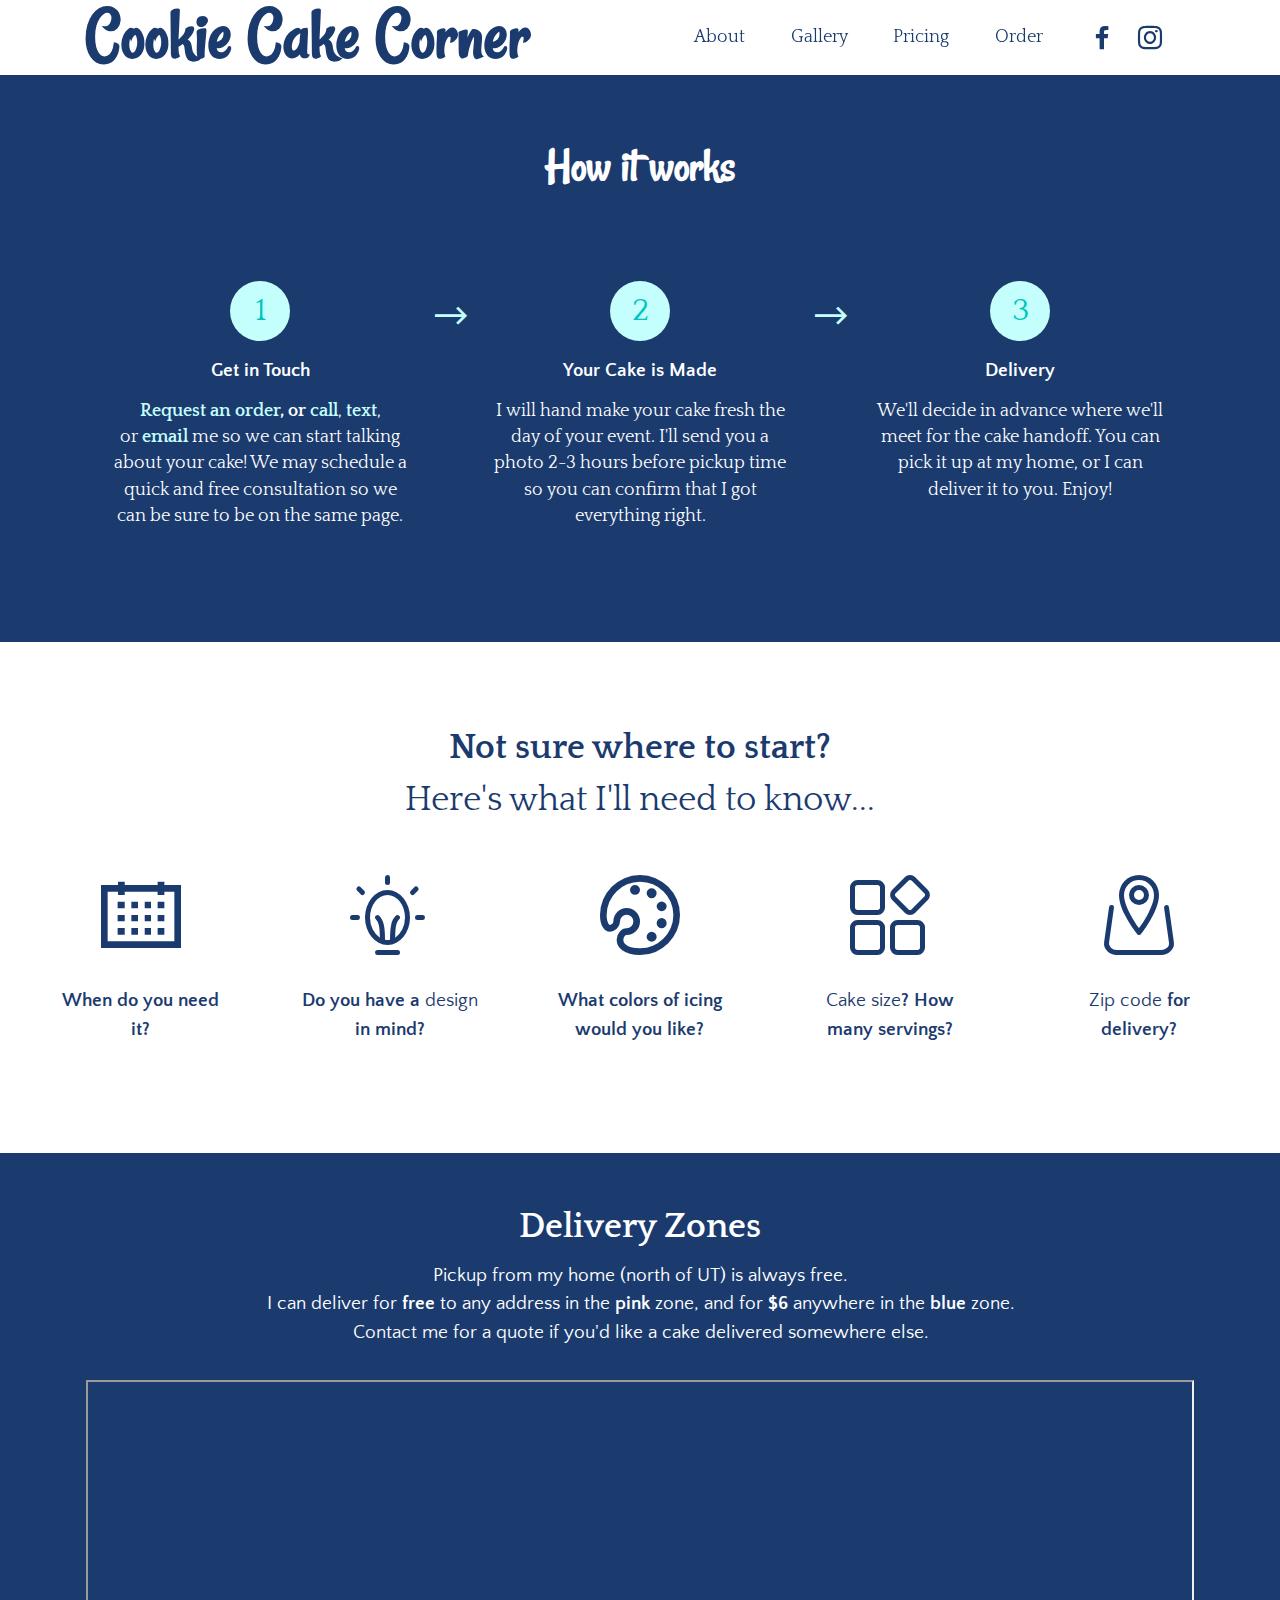
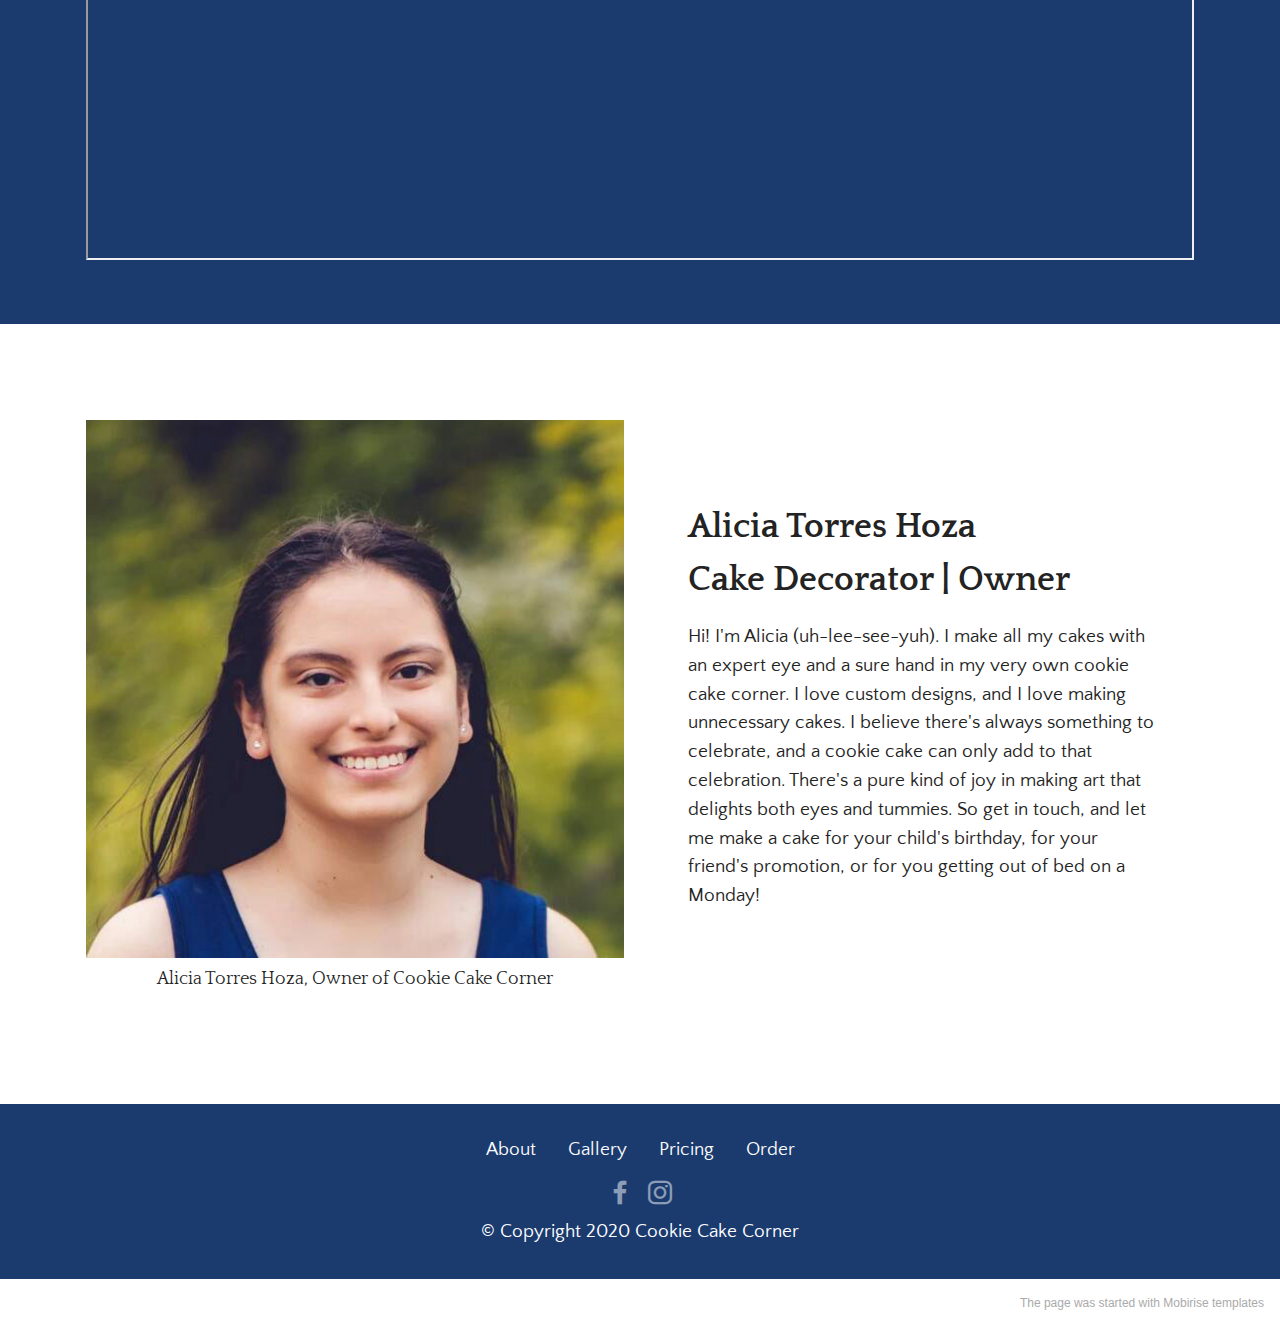
==== commit 6c36ea31: "added page descriptions" ====
--- a/about.html
+++ b/about.html
@@ -6,8 +6,8 @@
   <meta http-equiv="X-UA-Compatible" content="IE=edge">
   <meta name="generator" content="Mobirise v5.2.0, mobirise.com">
   <meta name="viewport" content="width=device-width, initial-scale=1, minimum-scale=1">
-  <link rel="shortcut icon" href="assets/images/logo.png" type="image/x-icon">
-  <meta name="description" content="">
+  <link rel="shortcut icon" href="assets/images/126144578-790955731749705-3295473691576628063-n1-128x128-1.png" type="image/x-icon">
+  <meta name="description" content="How to order cookie cakes from Cookie Cake Corner.">
   
   
   <title>About</title>
@@ -293,7 +293,7 @@
             </div>
         </div>
     </div>
-</section><section style="background-color: #fff; font-family: -apple-system, BlinkMacSystemFont, 'Segoe UI', 'Roboto', 'Helvetica Neue', Arial, sans-serif; color:#aaa; font-size:12px; padding: 0; align-items: center; display: flex;"><a href="https://mobirise.site/y" style="flex: 1 1; height: 3rem; padding-left: 1rem;"></a><p style="flex: 0 0 auto; margin:0; padding-right:1rem;">Created with Mobirise <a href="https://mobirise.site/j" style="color:#aaa;">web page</a> maker</p></section><script src="assets/web/assets/jquery/jquery.min.js"></script>  <script src="assets/popper/popper.min.js"></script>  <script src="assets/tether/tether.min.js"></script>  <script src="assets/bootstrap/js/bootstrap.min.js"></script>  <script src="assets/smoothscroll/smooth-scroll.js"></script>  <script src="assets/dropdown/js/nav-dropdown.js"></script>  <script src="assets/dropdown/js/navbar-dropdown.js"></script>  <script src="assets/touchswipe/jquery.touch-swipe.min.js"></script>  <script src="assets/theme/js/script.js"></script>  
+</section><section style="background-color: #fff; font-family: -apple-system, BlinkMacSystemFont, 'Segoe UI', 'Roboto', 'Helvetica Neue', Arial, sans-serif; color:#aaa; font-size:12px; padding: 0; align-items: center; display: flex;"><a href="https://mobirise.site/p" style="flex: 1 1; height: 3rem; padding-left: 1rem;"></a><p style="flex: 0 0 auto; margin:0; padding-right:1rem;"><a href="https://mobirise.site/r" style="color:#aaa;">The page</a> was started with Mobirise templates</p></section><script src="assets/web/assets/jquery/jquery.min.js"></script>  <script src="assets/popper/popper.min.js"></script>  <script src="assets/tether/tether.min.js"></script>  <script src="assets/bootstrap/js/bootstrap.min.js"></script>  <script src="assets/smoothscroll/smooth-scroll.js"></script>  <script src="assets/dropdown/js/nav-dropdown.js"></script>  <script src="assets/dropdown/js/navbar-dropdown.js"></script>  <script src="assets/touchswipe/jquery.touch-swipe.min.js"></script>  <script src="assets/theme/js/script.js"></script>  
   
   
  <div id="scrollToTop" class="scrollToTop mbr-arrow-up"><a style="text-align: center;"><i class="mbr-arrow-up-icon mbr-arrow-up-icon-cm cm-icon cm-icon-smallarrow-up"></i></a></div>
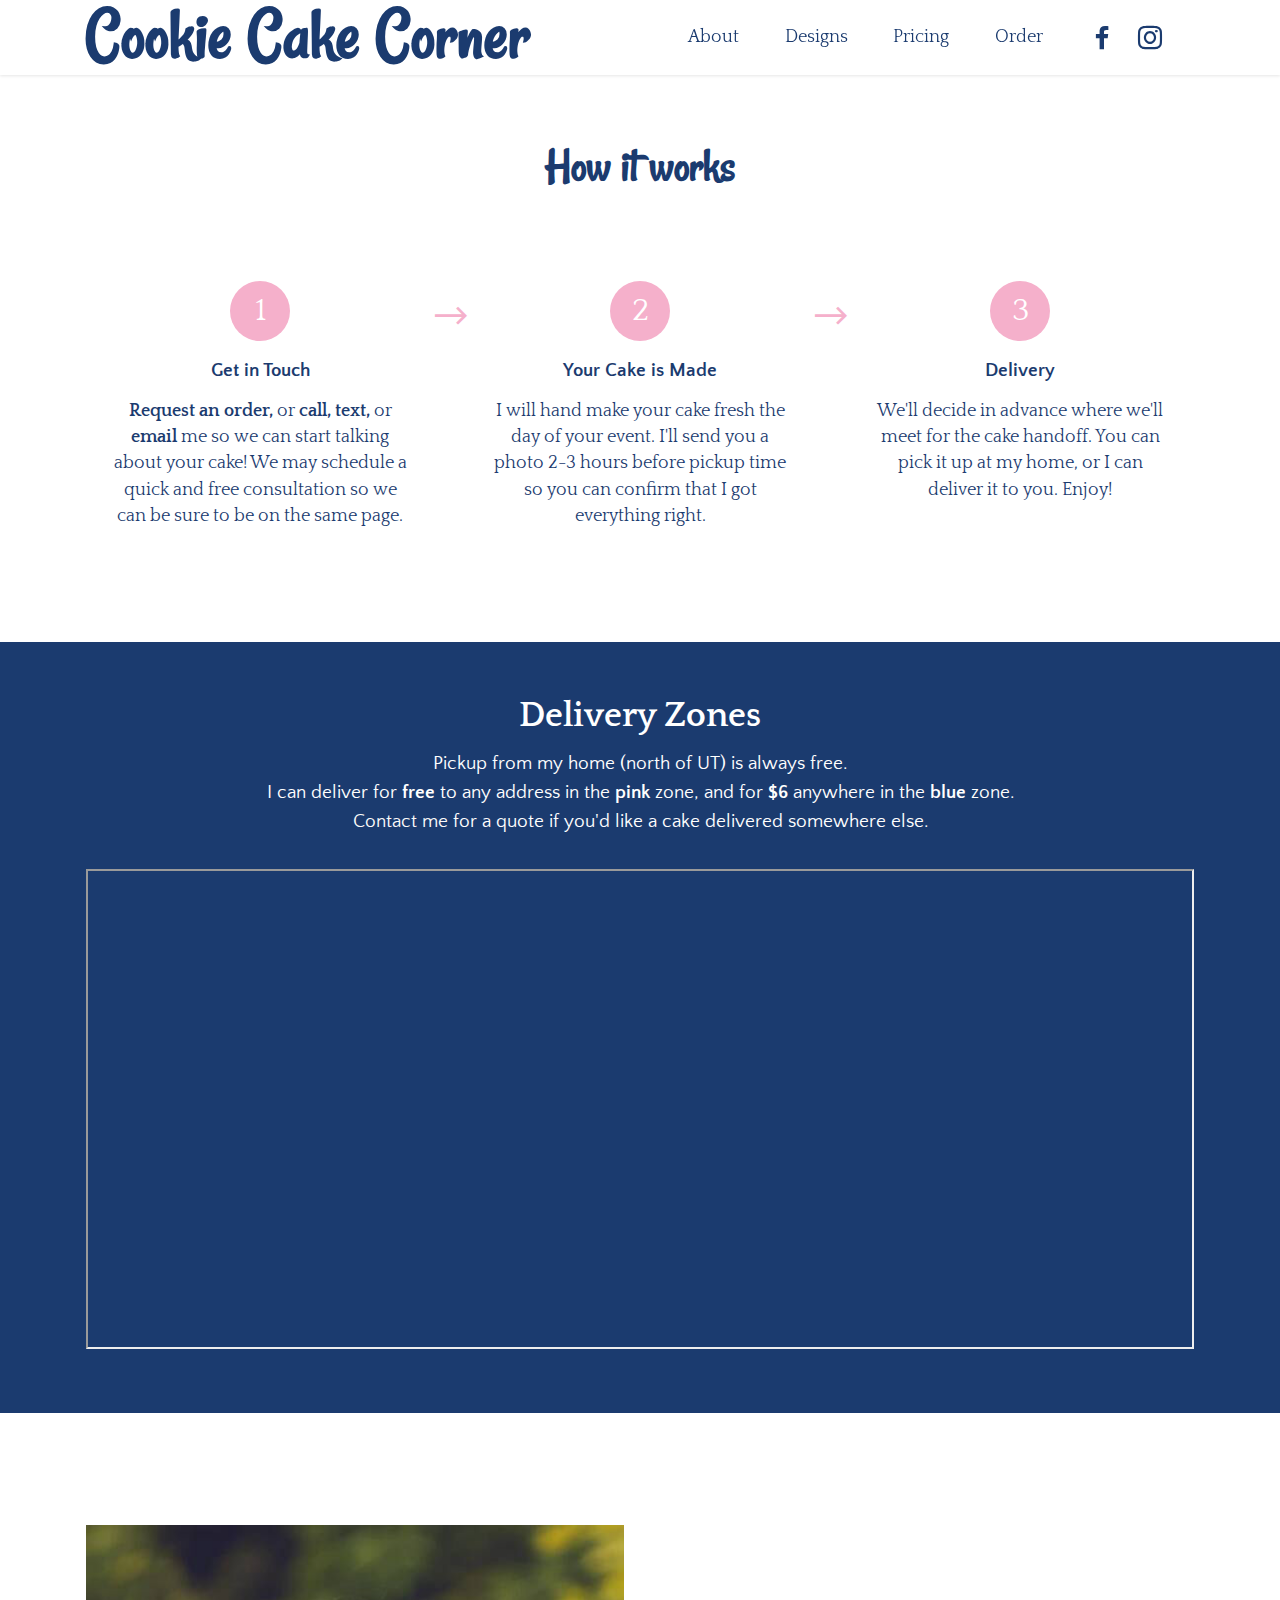
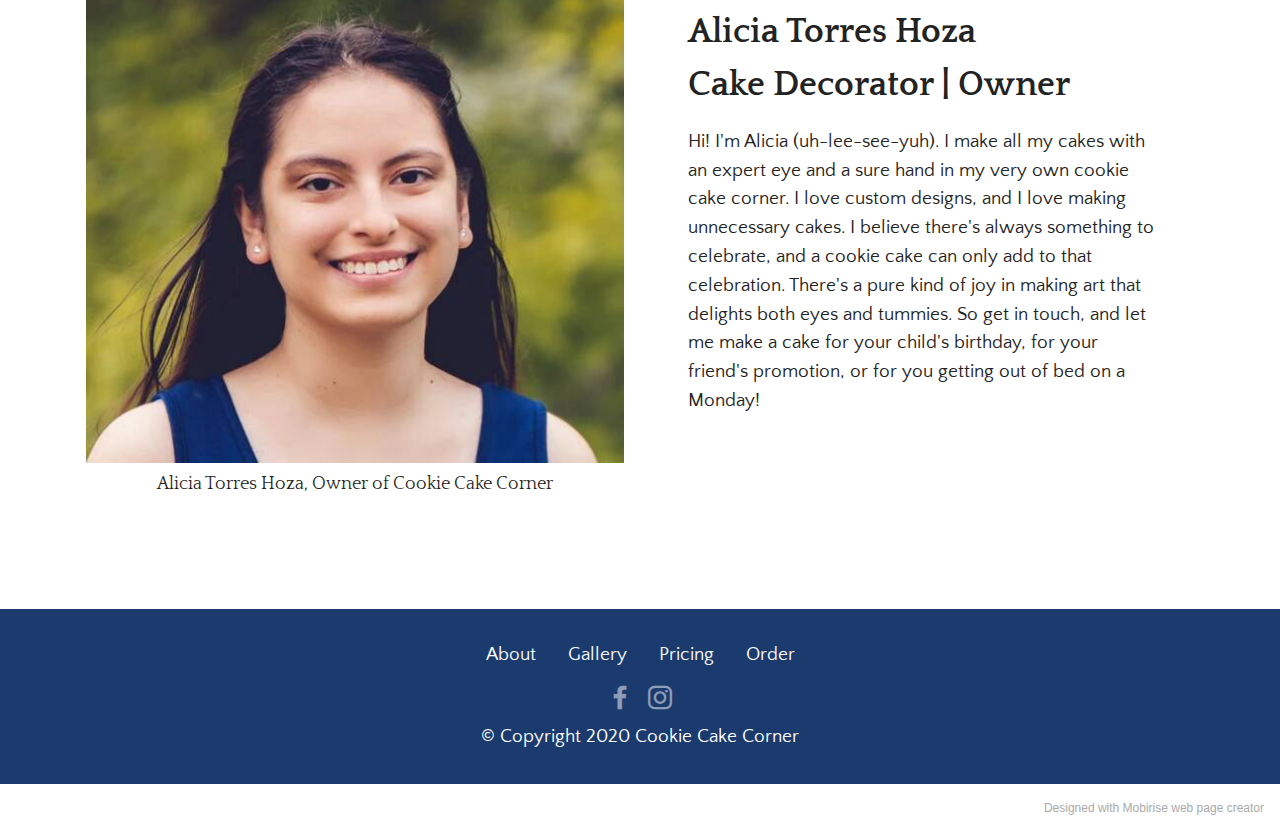
==== commit 83f351dc: "who even knows" ====
--- a/about.html
+++ b/about.html
@@ -12,7 +12,6 @@
   
   <title>About</title>
   <link rel="stylesheet" href="assets/web/assets/mobirise-icons2/mobirise2.css">
-  <link rel="stylesheet" href="assets/web/assets/mobirise-icons-bold/mobirise-icons-bold.css">
   <link rel="stylesheet" href="assets/tether/tether.min.css">
   <link rel="stylesheet" href="assets/bootstrap/css/bootstrap.min.css">
   <link rel="stylesheet" href="assets/bootstrap/css/bootstrap-grid.min.css">
@@ -62,7 +61,7 @@
             <div class="collapse navbar-collapse" id="navbarSupportedContent">
                 <ul class="navbar-nav nav-dropdown nav-right" data-app-modern-menu="true"><li class="nav-item"><a class="nav-link link text-primary display-4" href="about.html">
                             About</a></li><li class="nav-item"><a class="nav-link link text-primary display-4" href="gallery.html">
-                            Gallery</a></li>
+                            Designs<br></a></li>
                     <li class="nav-item"><a class="nav-link link text-primary display-4" href="pricing.html">
                             Pricing</a></li>
                     <li class="nav-item"><a class="nav-link link text-primary display-4" href="contact.html">Order</a>
@@ -109,7 +108,7 @@
                     <div class="text-box">
                         <h4 class="icon-title card-title mbr-black mbr-fonts-style display-7">
                             <strong>Get in Touch</strong></h4>
-                        <h5 class="mbr-text mbr-black mbr-fonts-style display-4"><strong><a href="contact.html#form2-1o" class="text-secondary"><b>Request an order</b></a>, or <a href="tel:‪(512) 981-5918" class="text-secondary"><b>call</b></a></strong>, <a href="sms:‪(512) 981-5918" class="text-secondary"><strong>text</strong></a>, or&nbsp;<a href="mailto:info@cookiecakecorner.com" class="text-secondary"><strong>email</strong></a>&nbsp;me so we can start talking about your cake! We may schedule a quick and free consultation so we can be sure to be on the same page.</h5>
+                        <h5 class="mbr-text mbr-black mbr-fonts-style display-4"><strong><a href="contact.html#form2-1o" class="text-primary"><b>Request an order</b></a>, </strong>or <strong><b><a href="tel:512-981-5918" class="text-primary"><b>call</b></a>, <a href="sms:512-981-5918" class="text-primary"><b>text</b></a></b>, </strong>or <strong><a href="mailto:info@cookiecakecorner.com" class="text-primary"><b>email</b></a> </strong>me so we can start talking about your cake! We may schedule a quick and free consultation so we can be sure to be on the same page.</h5>
                     </div>
                 </div>
                 <!-- <span mbr-icon class="mbr-iconfont mobi-mbri-devices mobi-mbri"></span> -->
@@ -150,64 +149,6 @@
     </div>
 </section>
 
-<section class="features13 cid-shZrT1zj0j" id="features14-1p">
-    
-
-    
-    <div class="container-fluid">
-        <div class="row">
-            <div class="col-12">
-                <h3 class="mbr-section-title align-center mb-4 mbr-fonts-style display-5"><strong>Not sure where to start?</strong><strong><br></strong>Here's what I'll need to know...</h3>
-            </div>
-            <div class="card col-12 col-md-4 col-lg-2 p-3">
-                <div class="card-wrapper">
-                    <div class="card-box align-center">
-                        <span class="mbr-iconfont mobi-mbri-calendar mobi-mbri"></span>
-                        <h4 class="card-title align-center mbr-black mbr-fonts-style display-7">
-                            <strong>When do you need it?</strong></h4>
-                    </div>
-                </div>
-            </div>
-            <div class="card p-3 col-12 col-md-4 col-lg-2">
-                <div class="card-wrapper">
-                    <div class="card-box align-center">
-                        <a href="gallery.html"><span class="mbr-iconfont mbrib-idea"></span></a>
-                        <h4 class="card-title align-center mbr-black mbr-fonts-style display-7">
-                            <strong>Do you have a <a href="gallery.html" class="text-primary">design</a> in mind?</strong></h4>
-                    </div>
-                </div>
-            </div>
-            <div class="card p-3 col-12 col-md-4 col-lg-2">
-                <div class="card-wrapper">
-                    <div class="card-box align-center">
-                        <span class="mbr-iconfont mobi-mbri-change-style mobi-mbri"></span>
-                        <h4 class="card-title align-center mbr-black mbr-fonts-style display-7">
-                            <strong>What colors of icing would you like?</strong></h4>
-                    </div>
-                </div>
-            </div>
-            <div class="card p-3 col-12 col-md-4 col-lg-2">
-                <div class="card-wrapper">
-                    <div class="card-box align-center">
-                        <a href="pricing.html"><span class="mbr-iconfont mbrib-extension"></span></a>
-                        <h4 class="card-title align-center mbr-black mbr-fonts-style display-7">
-                            <strong><a href="pricing.html#features10-1f" class="text-primary">Cake size</a>? How many servings?</strong></h4>
-                    </div>
-                </div>
-            </div>
-            <div class="card p-3 col-12 col-md-4 col-lg-2">
-                <div class="card-wrapper">
-                    <div class="card-box align-center">
-                        <a href="about.html#map2-1c"><span class="mbr-iconfont mbrib-map-pin"></span></a>
-                        <h4 class="card-title align-center mbr-black mbr-fonts-style display-7"><strong><a href="about.html#map2-1c" class="text-primary">Zip code</a> for delivery?</strong></h4>
-                    </div>
-                </div>
-            </div>
-            
-        </div>
-    </div>
-</section>
-
 <section class="map2 cid-sh1dESmmU8" id="map2-1c">
     
     
@@ -217,7 +158,7 @@
                 <strong>Delivery Zones</strong></h3>
             <h4 class="mbr-section-subtitle mbr-fonts-style align-center mb-0 mt-2 display-7">Pickup from my home (north of UT) is always free.<br>I can deliver for&nbsp;<strong>free</strong>&nbsp;to any address in the <strong>pink</strong> zone, and for&nbsp;<strong>$6</strong>&nbsp;anywhere in the <strong>blue</strong> zone.<br><a href="contact.html#contacts1-y" class="text-white">Contact me</a> for a quote if you'd like a cake delivered somewhere else.</h4>
         </div>
-        <div class="google-map"><iframe frameborder="0" style="border:0" src="https://www.google.com/maps/embed/v1/place?key=AIzaSyCNveGQ9bfpKFwWzQLLftrR9hNiHwdqQG8&amp;q=iframe" allowfullscreen=""></iframe></div>
+        <div class="google-map"><iframe frameborder="0" style="border:0" src="https://www.google.com/maps/embed/v1/place?key=AIzaSyDk89J4FSunMF33ruMVWJaJht_Ro0kvoXs&amp;q=iframe" allowfullscreen=""></iframe></div>
     </div>
 </section>
 
@@ -293,7 +234,7 @@
             </div>
         </div>
     </div>
-</section><section style="background-color: #fff; font-family: -apple-system, BlinkMacSystemFont, 'Segoe UI', 'Roboto', 'Helvetica Neue', Arial, sans-serif; color:#aaa; font-size:12px; padding: 0; align-items: center; display: flex;"><a href="https://mobirise.site/p" style="flex: 1 1; height: 3rem; padding-left: 1rem;"></a><p style="flex: 0 0 auto; margin:0; padding-right:1rem;"><a href="https://mobirise.site/r" style="color:#aaa;">The page</a> was started with Mobirise templates</p></section><script src="assets/web/assets/jquery/jquery.min.js"></script>  <script src="assets/popper/popper.min.js"></script>  <script src="assets/tether/tether.min.js"></script>  <script src="assets/bootstrap/js/bootstrap.min.js"></script>  <script src="assets/smoothscroll/smooth-scroll.js"></script>  <script src="assets/dropdown/js/nav-dropdown.js"></script>  <script src="assets/dropdown/js/navbar-dropdown.js"></script>  <script src="assets/touchswipe/jquery.touch-swipe.min.js"></script>  <script src="assets/theme/js/script.js"></script>  
+</section><section style="background-color: #fff; font-family: -apple-system, BlinkMacSystemFont, 'Segoe UI', 'Roboto', 'Helvetica Neue', Arial, sans-serif; color:#aaa; font-size:12px; padding: 0; align-items: center; display: flex;"><a href="https://mobirise.site/j" style="flex: 1 1; height: 3rem; padding-left: 1rem;"></a><p style="flex: 0 0 auto; margin:0; padding-right:1rem;"><a href="https://mobirise.site/i" style="color:#aaa;">Designed with Mobirise</a> web page creator</p></section><script src="assets/web/assets/jquery/jquery.min.js"></script>  <script src="assets/popper/popper.min.js"></script>  <script src="assets/tether/tether.min.js"></script>  <script src="assets/bootstrap/js/bootstrap.min.js"></script>  <script src="assets/smoothscroll/smooth-scroll.js"></script>  <script src="assets/dropdown/js/nav-dropdown.js"></script>  <script src="assets/dropdown/js/navbar-dropdown.js"></script>  <script src="assets/touchswipe/jquery.touch-swipe.min.js"></script>  <script src="assets/theme/js/script.js"></script>  
   
   
  <div id="scrollToTop" class="scrollToTop mbr-arrow-up"><a style="text-align: center;"><i class="mbr-arrow-up-icon mbr-arrow-up-icon-cm cm-icon cm-icon-smallarrow-up"></i></a></div>
--- a/assets/mobirise/css/mbr-additional.css
+++ b/assets/mobirise/css/mbr-additional.css
@@ -732,46 +732,6 @@
 }
 .cid-shZnjHWmHh H1 {
   text-align: center;
-  color: #1b3b6f;
-}
-.cid-slVO659VoD {
-  padding-top: 4rem;
-  padding-bottom: 2rem;
-  background-color: #ffffff;
-}
-.cid-slVO659VoD .number-wrap {
-  color: #1b3b6f;
-  text-align: center;
-}
-.cid-slVO659VoD .number {
-  color: #1b3b6f;
-  white-space: nowrap;
-}
-.cid-slVO659VoD .period {
-  display: block;
-}
-.cid-slVO659VoD .dot {
-  display: none;
-}
-@media (max-width: 767px) {
-  .cid-slVO659VoD .period {
-    font-size: 0.8rem;
-  }
-}
-.cid-slVO659VoD .btn {
-  height: 100%;
-  margin: 0;
-}
-.cid-slVO659VoD .mbr-section-btn {
-  margin-bottom: 1.2rem;
-}
-.cid-slVO659VoD H3 {
-  color: #1b3b6f;
-}
-.cid-slVO659VoD .mbr-section-subtitle {
-  color: #1b3b6f;
-}
-.cid-slVO659VoD .mbr-text {
   color: #1b3b6f;
 }
 .cid-sgXqG0fzNt {
@@ -1186,6 +1146,44 @@
     left: -1rem;
   }
 }
+.cid-smdVci8LGQ {
+  padding-top: 5rem;
+  padding-bottom: 5rem;
+  background-color: #ffffff;
+}
+.cid-smdVci8LGQ .card-box {
+  z-index: 10;
+  position: relative;
+}
+@media (min-width: 1500px) {
+  .cid-smdVci8LGQ .container {
+    max-width: 1400px;
+  }
+}
+.cid-smdVci8LGQ .card {
+  margin: auto;
+}
+.cid-smdVci8LGQ .mbr-iconfont {
+  display: block;
+  font-size: 5rem;
+  color: #1b3b6f;
+  margin-bottom: 2rem;
+}
+.cid-smdVci8LGQ .card-wrapper {
+  display: flex;
+  justify-content: center;
+  align-items: center;
+}
+.cid-smdVci8LGQ .row {
+  justify-content: center;
+}
+.cid-smdVci8LGQ H3 {
+  color: #1b3b6f;
+}
+.cid-smdVci8LGQ .card-title,
+.cid-smdVci8LGQ .card-box {
+  color: #1b3b6f;
+}
 .cid-sj17iselIa {
   padding-top: 2rem;
   padding-bottom: 2rem;
@@ -1609,6 +1607,108 @@
 .cid-slVSwSUfD8 .mbr-section-title {
   color: #1b3b6f;
 }
+.cid-slVRZGXY3S {
+  padding-top: 0rem;
+  padding-bottom: 0rem;
+  background-color: #ffffff;
+}
+.cid-slVRZGXY3S img,
+.cid-slVRZGXY3S .item-img {
+  width: 100%;
+}
+.cid-slVRZGXY3S .item:focus,
+.cid-slVRZGXY3S span:focus {
+  outline: none;
+}
+.cid-slVRZGXY3S .item {
+  cursor: pointer;
+  margin-bottom: 2rem;
+}
+.cid-slVRZGXY3S .item-wrapper {
+  position: relative;
+  border-radius: 4px;
+  background: #fafafa;
+  height: 100%;
+  display: flex;
+  flex-flow: column nowrap;
+}
+@media (min-width: 992px) {
+  .cid-slVRZGXY3S .item-wrapper .item-content {
+    padding: 2rem;
+  }
+}
+@media (max-width: 991px) {
+  .cid-slVRZGXY3S .item-wrapper .item-content {
+    padding: 1rem;
+  }
+}
+.cid-slVRZGXY3S .mbr-section-btn {
+  margin-top: auto !important;
+}
+.cid-slVRZGXY3S .mbr-section-title {
+  color: #232323;
+}
+.cid-slVRZGXY3S .mbr-text,
+.cid-slVRZGXY3S .mbr-section-btn {
+  text-align: left;
+}
+.cid-slVRZGXY3S .item-title {
+  text-align: left;
+}
+.cid-slVRZGXY3S .item-subtitle {
+  text-align: center;
+}
+.cid-slVRuZzMkJ {
+  padding-top: 0rem;
+  padding-bottom: 0rem;
+  background-color: #ffffff;
+}
+.cid-slVRuZzMkJ img,
+.cid-slVRuZzMkJ .item-img {
+  width: 100%;
+}
+.cid-slVRuZzMkJ .item:focus,
+.cid-slVRuZzMkJ span:focus {
+  outline: none;
+}
+.cid-slVRuZzMkJ .item {
+  cursor: pointer;
+  margin-bottom: 2rem;
+}
+.cid-slVRuZzMkJ .item-wrapper {
+  position: relative;
+  border-radius: 4px;
+  background: #fafafa;
+  height: 100%;
+  display: flex;
+  flex-flow: column nowrap;
+}
+@media (min-width: 992px) {
+  .cid-slVRuZzMkJ .item-wrapper .item-content {
+    padding: 2rem;
+  }
+}
+@media (max-width: 991px) {
+  .cid-slVRuZzMkJ .item-wrapper .item-content {
+    padding: 1rem;
+  }
+}
+.cid-slVRuZzMkJ .mbr-section-btn {
+  margin-top: auto !important;
+}
+.cid-slVRuZzMkJ .mbr-section-title {
+  color: #232323;
+}
+.cid-slVRuZzMkJ .mbr-text,
+.cid-slVRuZzMkJ .mbr-section-btn {
+  text-align: left;
+}
+.cid-slVRuZzMkJ .item-title {
+  text-align: left;
+}
+.cid-slVRuZzMkJ .item-subtitle {
+  text-align: center;
+}
 .cid-slVQHNTns4 {
   padding-top: 0rem;
   padding-bottom: 0rem;
@@ -1658,108 +1758,6 @@
   text-align: left;
 }
 .cid-slVQHNTns4 .item-subtitle {
-  text-align: center;
-}
-.cid-slVRuZzMkJ {
-  padding-top: 0rem;
-  padding-bottom: 0rem;
-  background-color: #ffffff;
-}
-.cid-slVRuZzMkJ img,
-.cid-slVRuZzMkJ .item-img {
-  width: 100%;
-}
-.cid-slVRuZzMkJ .item:focus,
-.cid-slVRuZzMkJ span:focus {
-  outline: none;
-}
-.cid-slVRuZzMkJ .item {
-  cursor: pointer;
-  margin-bottom: 2rem;
-}
-.cid-slVRuZzMkJ .item-wrapper {
-  position: relative;
-  border-radius: 4px;
-  background: #fafafa;
-  height: 100%;
-  display: flex;
-  flex-flow: column nowrap;
-}
-@media (min-width: 992px) {
-  .cid-slVRuZzMkJ .item-wrapper .item-content {
-    padding: 2rem;
-  }
-}
-@media (max-width: 991px) {
-  .cid-slVRuZzMkJ .item-wrapper .item-content {
-    padding: 1rem;
-  }
-}
-.cid-slVRuZzMkJ .mbr-section-btn {
-  margin-top: auto !important;
-}
-.cid-slVRuZzMkJ .mbr-section-title {
-  color: #232323;
-}
-.cid-slVRuZzMkJ .mbr-text,
-.cid-slVRuZzMkJ .mbr-section-btn {
-  text-align: left;
-}
-.cid-slVRuZzMkJ .item-title {
-  text-align: left;
-}
-.cid-slVRuZzMkJ .item-subtitle {
-  text-align: center;
-}
-.cid-slVRZGXY3S {
-  padding-top: 0rem;
-  padding-bottom: 0rem;
-  background-color: #ffffff;
-}
-.cid-slVRZGXY3S img,
-.cid-slVRZGXY3S .item-img {
-  width: 100%;
-}
-.cid-slVRZGXY3S .item:focus,
-.cid-slVRZGXY3S span:focus {
-  outline: none;
-}
-.cid-slVRZGXY3S .item {
-  cursor: pointer;
-  margin-bottom: 2rem;
-}
-.cid-slVRZGXY3S .item-wrapper {
-  position: relative;
-  border-radius: 4px;
-  background: #fafafa;
-  height: 100%;
-  display: flex;
-  flex-flow: column nowrap;
-}
-@media (min-width: 992px) {
-  .cid-slVRZGXY3S .item-wrapper .item-content {
-    padding: 2rem;
-  }
-}
-@media (max-width: 991px) {
-  .cid-slVRZGXY3S .item-wrapper .item-content {
-    padding: 1rem;
-  }
-}
-.cid-slVRZGXY3S .mbr-section-btn {
-  margin-top: auto !important;
-}
-.cid-slVRZGXY3S .mbr-section-title {
-  color: #232323;
-}
-.cid-slVRZGXY3S .mbr-text,
-.cid-slVRZGXY3S .mbr-section-btn {
-  text-align: left;
-}
-.cid-slVRZGXY3S .item-title {
-  text-align: left;
-}
-.cid-slVRZGXY3S .item-subtitle {
   text-align: center;
 }
 .cid-slPiMtxQGP {
@@ -2515,7 +2513,7 @@
 .cid-sh0wXsdpSQ {
   padding-top: 5rem;
   padding-bottom: 5rem;
-  background-color: #1b3b6f;
+  background-color: #ffffff;
 }
 .cid-sh0wXsdpSQ .item {
   display: flex;
@@ -2527,7 +2525,7 @@
 }
 .cid-sh0wXsdpSQ .item span {
   font-size: 2rem;
-  color: #00c5be;
+  color: #ffffff;
   line-height: 60px;
 }
 .cid-sh0wXsdpSQ .item::before {
@@ -2537,7 +2535,7 @@
   font-size: 32px;
   left: -15px;
   top: 12%;
-  color: #c5fffd;
+  color: #f5b0cb;
 }
 .cid-sh0wXsdpSQ .item.first:before {
   display: none;
@@ -2546,7 +2544,7 @@
   display: none;
 }
 .cid-sh0wXsdpSQ .icon-box {
-  background: #c5fffd;
+  background: #f5b0cb;
   width: 60px;
   min-width: 60px;
   height: 60px;
@@ -2577,48 +2575,10 @@
   color: #1b3b6f;
 }
 .cid-sh0wXsdpSQ .text-box .mbr-text {
-  color: #ffffff;
+  color: #1b3b6f;
 }
 .cid-sh0wXsdpSQ .card-title,
 .cid-sh0wXsdpSQ .card-box {
-  color: #ffffff;
-}
-.cid-shZrT1zj0j {
-  padding-top: 5rem;
-  padding-bottom: 5rem;
-  background-color: #ffffff;
-}
-.cid-shZrT1zj0j .card-box {
-  z-index: 10;
-  position: relative;
-}
-@media (min-width: 1500px) {
-  .cid-shZrT1zj0j .container {
-    max-width: 1400px;
-  }
-}
-.cid-shZrT1zj0j .card {
-  margin: auto;
-}
-.cid-shZrT1zj0j .mbr-iconfont {
-  display: block;
-  font-size: 5rem;
-  color: #1b3b6f;
-  margin-bottom: 2rem;
-}
-.cid-shZrT1zj0j .card-wrapper {
-  display: flex;
-  justify-content: center;
-  align-items: center;
-}
-.cid-shZrT1zj0j .row {
-  justify-content: center;
-}
-.cid-shZrT1zj0j H3 {
-  color: #1b3b6f;
-}
-.cid-shZrT1zj0j .card-title,
-.cid-shZrT1zj0j .card-box {
   color: #1b3b6f;
 }
 .cid-sh1dESmmU8 {
@@ -2659,7 +2619,7 @@
   color: #ffffff;
 }
 .cid-sgXEjK3Ylu {
-  padding-top: 6rem;
+  padding-top: 7rem;
   padding-bottom: 6rem;
   background-color: #ffffff;
 }
--- a/assets/mobirise/css/mbr-additional.css
+++ b/assets/mobirise/css/mbr-additional.css
@@ -732,46 +732,6 @@
 }
 .cid-shZnjHWmHh H1 {
   text-align: center;
-  color: #1b3b6f;
-}
-.cid-slVO659VoD {
-  padding-top: 4rem;
-  padding-bottom: 2rem;
-  background-color: #ffffff;
-}
-.cid-slVO659VoD .number-wrap {
-  color: #1b3b6f;
-  text-align: center;
-}
-.cid-slVO659VoD .number {
-  color: #1b3b6f;
-  white-space: nowrap;
-}
-.cid-slVO659VoD .period {
-  display: block;
-}
-.cid-slVO659VoD .dot {
-  display: none;
-}
-@media (max-width: 767px) {
-  .cid-slVO659VoD .period {
-    font-size: 0.8rem;
-  }
-}
-.cid-slVO659VoD .btn {
-  height: 100%;
-  margin: 0;
-}
-.cid-slVO659VoD .mbr-section-btn {
-  margin-bottom: 1.2rem;
-}
-.cid-slVO659VoD H3 {
-  color: #1b3b6f;
-}
-.cid-slVO659VoD .mbr-section-subtitle {
-  color: #1b3b6f;
-}
-.cid-slVO659VoD .mbr-text {
   color: #1b3b6f;
 }
 .cid-sgXqG0fzNt {
@@ -1186,6 +1146,44 @@
     left: -1rem;
   }
 }
+.cid-smdVci8LGQ {
+  padding-top: 5rem;
+  padding-bottom: 5rem;
+  background-color: #ffffff;
+}
+.cid-smdVci8LGQ .card-box {
+  z-index: 10;
+  position: relative;
+}
+@media (min-width: 1500px) {
+  .cid-smdVci8LGQ .container {
+    max-width: 1400px;
+  }
+}
+.cid-smdVci8LGQ .card {
+  margin: auto;
+}
+.cid-smdVci8LGQ .mbr-iconfont {
+  display: block;
+  font-size: 5rem;
+  color: #1b3b6f;
+  margin-bottom: 2rem;
+}
+.cid-smdVci8LGQ .card-wrapper {
+  display: flex;
+  justify-content: center;
+  align-items: center;
+}
+.cid-smdVci8LGQ .row {
+  justify-content: center;
+}
+.cid-smdVci8LGQ H3 {
+  color: #1b3b6f;
+}
+.cid-smdVci8LGQ .card-title,
+.cid-smdVci8LGQ .card-box {
+  color: #1b3b6f;
+}
 .cid-sj17iselIa {
   padding-top: 2rem;
   padding-bottom: 2rem;
@@ -1609,6 +1607,108 @@
 .cid-slVSwSUfD8 .mbr-section-title {
   color: #1b3b6f;
 }
+.cid-slVRZGXY3S {
+  padding-top: 0rem;
+  padding-bottom: 0rem;
+  background-color: #ffffff;
+}
+.cid-slVRZGXY3S img,
+.cid-slVRZGXY3S .item-img {
+  width: 100%;
+}
+.cid-slVRZGXY3S .item:focus,
+.cid-slVRZGXY3S span:focus {
+  outline: none;
+}
+.cid-slVRZGXY3S .item {
+  cursor: pointer;
+  margin-bottom: 2rem;
+}
+.cid-slVRZGXY3S .item-wrapper {
+  position: relative;
+  border-radius: 4px;
+  background: #fafafa;
+  height: 100%;
+  display: flex;
+  flex-flow: column nowrap;
+}
+@media (min-width: 992px) {
+  .cid-slVRZGXY3S .item-wrapper .item-content {
+    padding: 2rem;
+  }
+}
+@media (max-width: 991px) {
+  .cid-slVRZGXY3S .item-wrapper .item-content {
+    padding: 1rem;
+  }
+}
+.cid-slVRZGXY3S .mbr-section-btn {
+  margin-top: auto !important;
+}
+.cid-slVRZGXY3S .mbr-section-title {
+  color: #232323;
+}
+.cid-slVRZGXY3S .mbr-text,
+.cid-slVRZGXY3S .mbr-section-btn {
+  text-align: left;
+}
+.cid-slVRZGXY3S .item-title {
+  text-align: left;
+}
+.cid-slVRZGXY3S .item-subtitle {
+  text-align: center;
+}
+.cid-slVRuZzMkJ {
+  padding-top: 0rem;
+  padding-bottom: 0rem;
+  background-color: #ffffff;
+}
+.cid-slVRuZzMkJ img,
+.cid-slVRuZzMkJ .item-img {
+  width: 100%;
+}
+.cid-slVRuZzMkJ .item:focus,
+.cid-slVRuZzMkJ span:focus {
+  outline: none;
+}
+.cid-slVRuZzMkJ .item {
+  cursor: pointer;
+  margin-bottom: 2rem;
+}
+.cid-slVRuZzMkJ .item-wrapper {
+  position: relative;
+  border-radius: 4px;
+  background: #fafafa;
+  height: 100%;
+  display: flex;
+  flex-flow: column nowrap;
+}
+@media (min-width: 992px) {
+  .cid-slVRuZzMkJ .item-wrapper .item-content {
+    padding: 2rem;
+  }
+}
+@media (max-width: 991px) {
+  .cid-slVRuZzMkJ .item-wrapper .item-content {
+    padding: 1rem;
+  }
+}
+.cid-slVRuZzMkJ .mbr-section-btn {
+  margin-top: auto !important;
+}
+.cid-slVRuZzMkJ .mbr-section-title {
+  color: #232323;
+}
+.cid-slVRuZzMkJ .mbr-text,
+.cid-slVRuZzMkJ .mbr-section-btn {
+  text-align: left;
+}
+.cid-slVRuZzMkJ .item-title {
+  text-align: left;
+}
+.cid-slVRuZzMkJ .item-subtitle {
+  text-align: center;
+}
 .cid-slVQHNTns4 {
   padding-top: 0rem;
   padding-bottom: 0rem;
@@ -1658,108 +1758,6 @@
   text-align: left;
 }
 .cid-slVQHNTns4 .item-subtitle {
-  text-align: center;
-}
-.cid-slVRuZzMkJ {
-  padding-top: 0rem;
-  padding-bottom: 0rem;
-  background-color: #ffffff;
-}
-.cid-slVRuZzMkJ img,
-.cid-slVRuZzMkJ .item-img {
-  width: 100%;
-}
-.cid-slVRuZzMkJ .item:focus,
-.cid-slVRuZzMkJ span:focus {
-  outline: none;
-}
-.cid-slVRuZzMkJ .item {
-  cursor: pointer;
-  margin-bottom: 2rem;
-}
-.cid-slVRuZzMkJ .item-wrapper {
-  position: relative;
-  border-radius: 4px;
-  background: #fafafa;
-  height: 100%;
-  display: flex;
-  flex-flow: column nowrap;
-}
-@media (min-width: 992px) {
-  .cid-slVRuZzMkJ .item-wrapper .item-content {
-    padding: 2rem;
-  }
-}
-@media (max-width: 991px) {
-  .cid-slVRuZzMkJ .item-wrapper .item-content {
-    padding: 1rem;
-  }
-}
-.cid-slVRuZzMkJ .mbr-section-btn {
-  margin-top: auto !important;
-}
-.cid-slVRuZzMkJ .mbr-section-title {
-  color: #232323;
-}
-.cid-slVRuZzMkJ .mbr-text,
-.cid-slVRuZzMkJ .mbr-section-btn {
-  text-align: left;
-}
-.cid-slVRuZzMkJ .item-title {
-  text-align: left;
-}
-.cid-slVRuZzMkJ .item-subtitle {
-  text-align: center;
-}
-.cid-slVRZGXY3S {
-  padding-top: 0rem;
-  padding-bottom: 0rem;
-  background-color: #ffffff;
-}
-.cid-slVRZGXY3S img,
-.cid-slVRZGXY3S .item-img {
-  width: 100%;
-}
-.cid-slVRZGXY3S .item:focus,
-.cid-slVRZGXY3S span:focus {
-  outline: none;
-}
-.cid-slVRZGXY3S .item {
-  cursor: pointer;
-  margin-bottom: 2rem;
-}
-.cid-slVRZGXY3S .item-wrapper {
-  position: relative;
-  border-radius: 4px;
-  background: #fafafa;
-  height: 100%;
-  display: flex;
-  flex-flow: column nowrap;
-}
-@media (min-width: 992px) {
-  .cid-slVRZGXY3S .item-wrapper .item-content {
-    padding: 2rem;
-  }
-}
-@media (max-width: 991px) {
-  .cid-slVRZGXY3S .item-wrapper .item-content {
-    padding: 1rem;
-  }
-}
-.cid-slVRZGXY3S .mbr-section-btn {
-  margin-top: auto !important;
-}
-.cid-slVRZGXY3S .mbr-section-title {
-  color: #232323;
-}
-.cid-slVRZGXY3S .mbr-text,
-.cid-slVRZGXY3S .mbr-section-btn {
-  text-align: left;
-}
-.cid-slVRZGXY3S .item-title {
-  text-align: left;
-}
-.cid-slVRZGXY3S .item-subtitle {
   text-align: center;
 }
 .cid-slPiMtxQGP {
@@ -2515,7 +2513,7 @@
 .cid-sh0wXsdpSQ {
   padding-top: 5rem;
   padding-bottom: 5rem;
-  background-color: #1b3b6f;
+  background-color: #ffffff;
 }
 .cid-sh0wXsdpSQ .item {
   display: flex;
@@ -2527,7 +2525,7 @@
 }
 .cid-sh0wXsdpSQ .item span {
   font-size: 2rem;
-  color: #00c5be;
+  color: #ffffff;
   line-height: 60px;
 }
 .cid-sh0wXsdpSQ .item::before {
@@ -2537,7 +2535,7 @@
   font-size: 32px;
   left: -15px;
   top: 12%;
-  color: #c5fffd;
+  color: #f5b0cb;
 }
 .cid-sh0wXsdpSQ .item.first:before {
   display: none;
@@ -2546,7 +2544,7 @@
   display: none;
 }
 .cid-sh0wXsdpSQ .icon-box {
-  background: #c5fffd;
+  background: #f5b0cb;
   width: 60px;
   min-width: 60px;
   height: 60px;
@@ -2577,48 +2575,10 @@
   color: #1b3b6f;
 }
 .cid-sh0wXsdpSQ .text-box .mbr-text {
-  color: #ffffff;
+  color: #1b3b6f;
 }
 .cid-sh0wXsdpSQ .card-title,
 .cid-sh0wXsdpSQ .card-box {
-  color: #ffffff;
-}
-.cid-shZrT1zj0j {
-  padding-top: 5rem;
-  padding-bottom: 5rem;
-  background-color: #ffffff;
-}
-.cid-shZrT1zj0j .card-box {
-  z-index: 10;
-  position: relative;
-}
-@media (min-width: 1500px) {
-  .cid-shZrT1zj0j .container {
-    max-width: 1400px;
-  }
-}
-.cid-shZrT1zj0j .card {
-  margin: auto;
-}
-.cid-shZrT1zj0j .mbr-iconfont {
-  display: block;
-  font-size: 5rem;
-  color: #1b3b6f;
-  margin-bottom: 2rem;
-}
-.cid-shZrT1zj0j .card-wrapper {
-  display: flex;
-  justify-content: center;
-  align-items: center;
-}
-.cid-shZrT1zj0j .row {
-  justify-content: center;
-}
-.cid-shZrT1zj0j H3 {
-  color: #1b3b6f;
-}
-.cid-shZrT1zj0j .card-title,
-.cid-shZrT1zj0j .card-box {
   color: #1b3b6f;
 }
 .cid-sh1dESmmU8 {
@@ -2659,7 +2619,7 @@
   color: #ffffff;
 }
 .cid-sgXEjK3Ylu {
-  padding-top: 6rem;
+  padding-top: 7rem;
   padding-bottom: 6rem;
   background-color: #ffffff;
 }
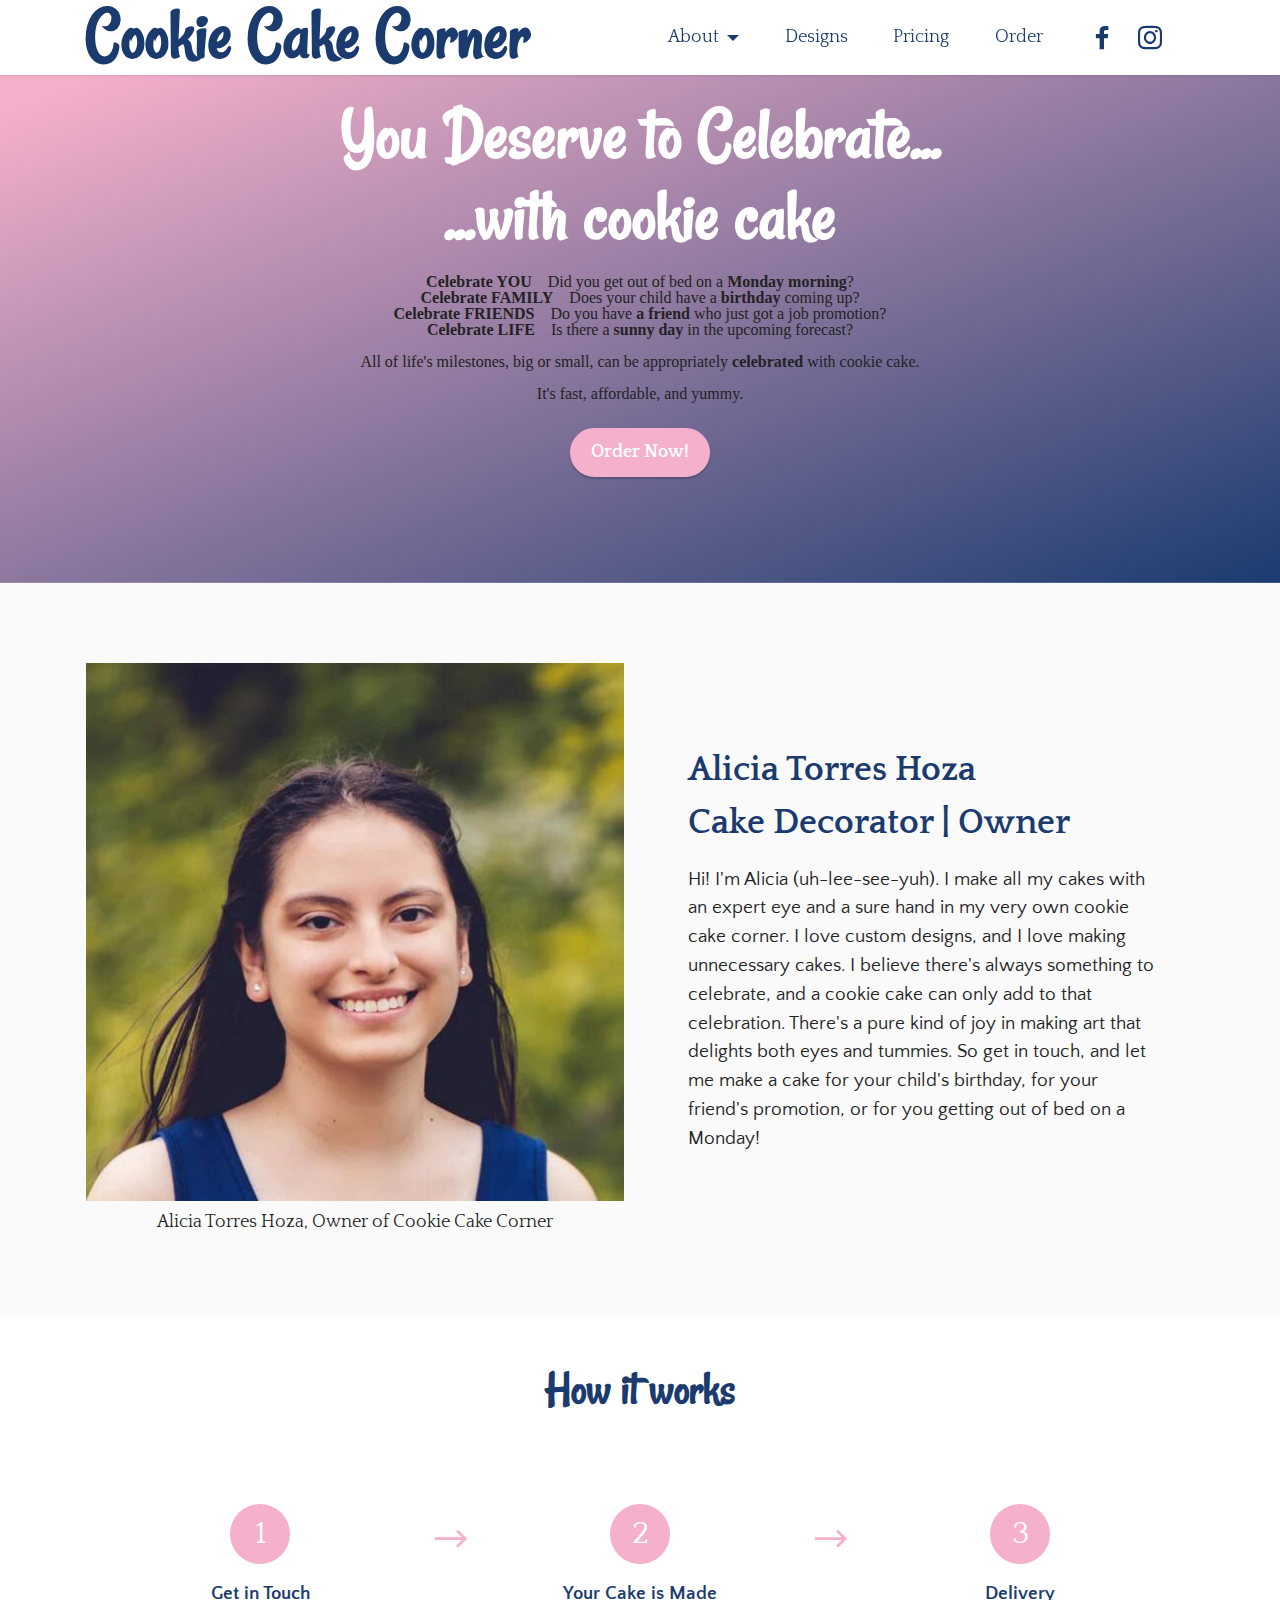
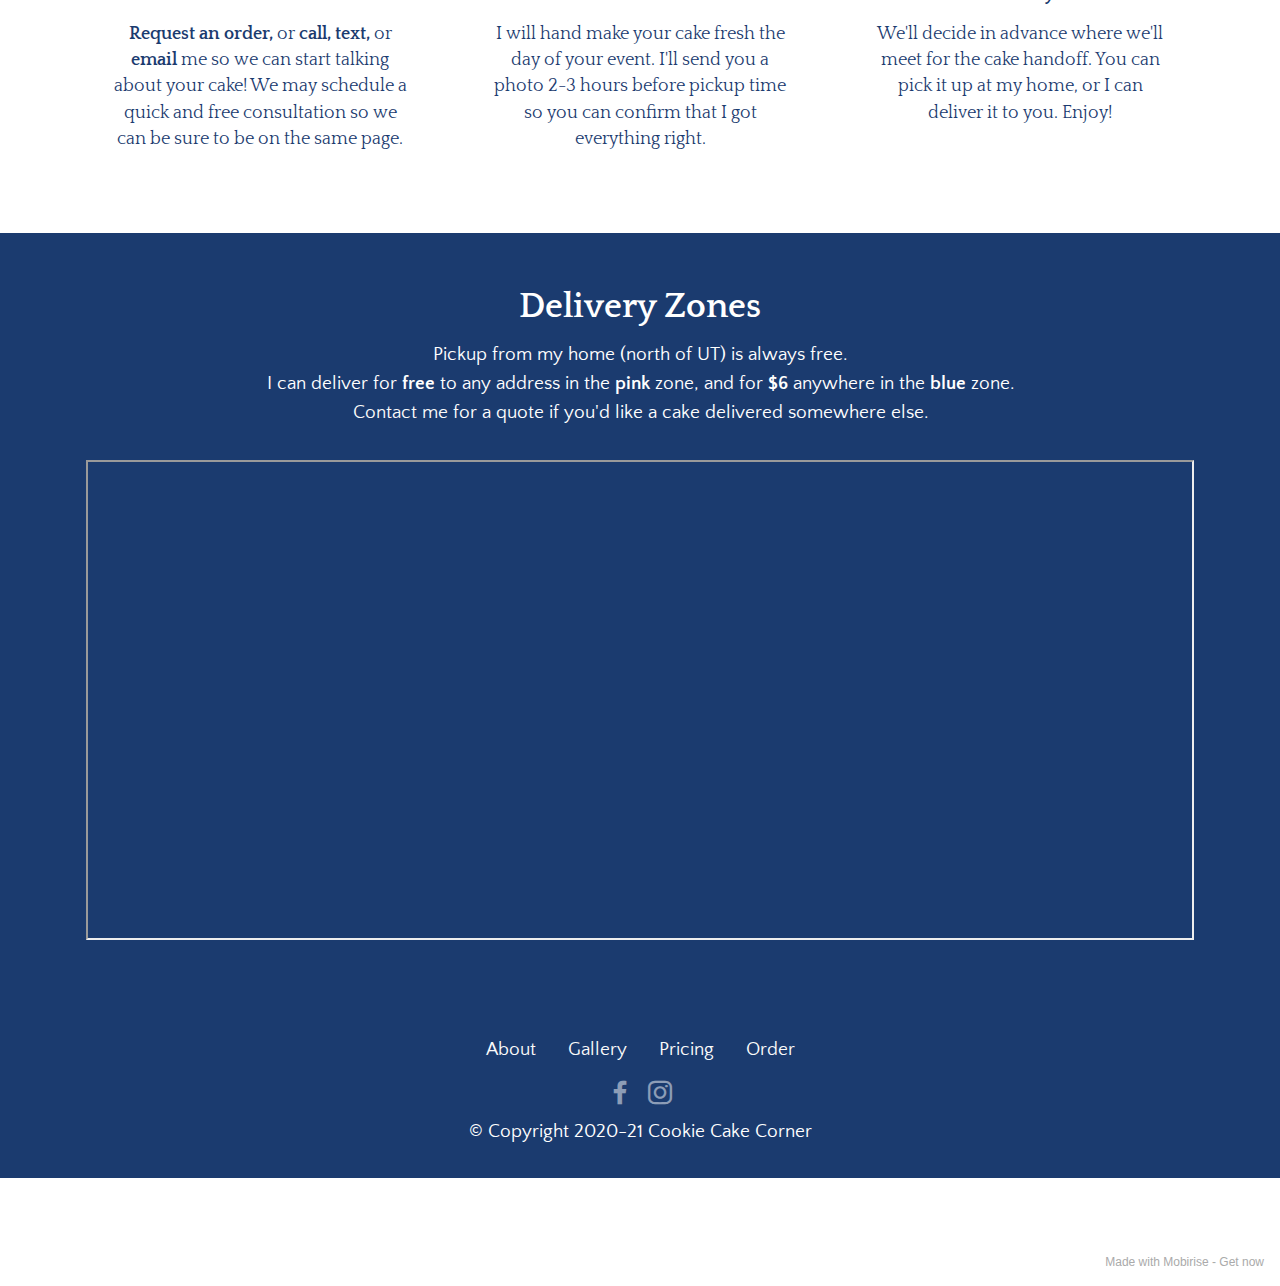
==== commit 409c8e59: "paige's graphics, new cake, unlinked cake pages" ====
--- a/about.html
+++ b/about.html
@@ -42,7 +42,179 @@
 
 
   
-  <section class="menu menu3 cid-sgXgBKHY9i" once="menu" id="menu3-11">
+  <section class="header18 cid-smMbxQgqr2" id="header18-2y">
+
+    
+
+    
+
+    <div class="align-center container">
+        <div class="row justify-content-center">
+            <div class="col-12 col-lg-8">
+                <h1 class="mbr-section-title mbr-fonts-style mbr-white mb-3 display-1"><strong>You Deserve to Celebrate...</strong><br><strong>...with cookie cake</strong></h1>
+                
+                <p class="mbr-text mbr-fonts-style mbr-white display-7"></p><p><strong>Celebrate YOU</strong>&nbsp;&nbsp;&nbsp;&nbsp;Did you get out of bed on a <strong>Monday morning</strong>?<br><strong>Celebrate FAMILY</strong>&nbsp;&nbsp;&nbsp;&nbsp;Does your child have a <strong>birthday</strong> coming up?<br><strong>Celebrate FRIENDS</strong>&nbsp;&nbsp;&nbsp;&nbsp;Do you have <strong>a friend</strong> who just got a job promotion?<br><strong>Celebrate LIFE&nbsp;</strong>&nbsp;&nbsp;&nbsp;Is there a <strong>sunny day</strong> in the upcoming forecast?<br><br>All of life's milestones, big or small, can be appropriately <strong>celebrated</strong> with cookie cake.<br><br>It's fast, affordable, and yummy.<br></p><p></p>
+                <div class="mbr-section-btn mt-3"><a class="btn btn-success display-4" href="contact.html#form2-1o">Order Now!</a></div>
+            </div>
+        </div>
+    </div>
+</section>
+
+<section class="image1 cid-sgXEjK3Ylu" id="image1-14">
+    
+
+    
+
+    <div class="container">
+        <div class="row align-items-center">
+            <div class="col-12 col-lg-6">
+                <div class="image-wrapper">
+                    <img src="assets/images/alicia-543-543x543.jpg" alt="Mobirise">
+                    <p class="mbr-description mbr-fonts-style pt-2 align-center display-4">
+                    Alicia Torres Hoza, Owner of Cookie Cake Corner</p>
+                </div>
+            </div>
+            <div class="col-12 col-lg">
+                <div class="text-wrapper">
+                    <h3 class="mbr-section-title mbr-fonts-style mb-3 display-5">
+                        <strong>Alicia Torres Hoza</strong><br><strong>Cake Decorator | Owner</strong><strong><br></strong></h3>
+                    <p class="mbr-text mbr-fonts-style display-7">
+                        Hi! I'm Alicia (uh-lee-see-yuh). I make all my cakes with an expert eye and a sure hand in my very own cookie cake corner. I love custom designs, and I love making unnecessary cakes. I believe there's always something to celebrate, and a cookie cake can only add to that celebration. There's a pure kind of joy in making art that delights both eyes and tummies. So get in touch, and let me make a cake for your child's birthday, for your friend's promotion, or for you getting out of bed on a Monday!</p>
+                </div>
+            </div>
+        </div>
+    </div>
+</section>
+
+<section class="features23 cid-sh0wXsdpSQ" id="features24-1b">
+
+    
+    
+    <div class="container">
+        <div class="row justify-content-center">
+            <div class="col-12">
+                <div class="card-wrapper mb-4">
+                    <div class="card-box align-center">
+                        <h4 class="card-title mbr-fonts-style mb-4 display-2"><strong>How it works</strong></h4>
+                        
+                        
+                    </div>
+                </div>
+            </div>
+            <div class="col-12 col-md-6 col-lg-4">
+                <div class="item first mbr-flex p-4">
+                    <div class="icon-wrap w-100">
+                        <div class="icon-box">
+                            <span class="step-number mbr-fonts-style display-5">1</span>
+                        </div>
+                    </div>
+
+                    <div class="text-box">
+                        <h4 class="icon-title card-title mbr-black mbr-fonts-style display-7">
+                            <strong>Get in Touch</strong></h4>
+                        <h5 class="mbr-text mbr-black mbr-fonts-style display-4"><strong><a href="contact.html#form2-1o" class="text-primary"><b>Request an order</b></a>, </strong>or <strong><b><a href="tel:512-981-5918" class="text-primary"><b>call</b></a>, <a href="sms:512-981-5918" class="text-primary"><b>text</b></a></b>, </strong>or <strong><a href="mailto:info@cookiecakecorner.com" class="text-primary"><b>email</b></a> </strong>me so we can start talking about your cake! We may schedule a quick and free consultation so we can be sure to be on the same page.</h5>
+                    </div>
+                </div>
+                <!-- <span mbr-icon class="mbr-iconfont mobi-mbri-devices mobi-mbri"></span> -->
+            </div>
+            <div class="col-12 col-md-6 col-lg-4">
+                <div class="item mbr-flex p-4">
+                    <div class="icon-wrap w-100">
+                        <div class="icon-box">
+                            <span class="step-number mbr-fonts-style display-5">2</span>
+                        </div>
+                    </div>
+                    <div class="text-box">
+                        <h4 class="icon-title card-title mbr-black mbr-fonts-style display-7"><strong>Your Cake is Made</strong></h4>
+                        <h5 class="mbr-text mbr-black mbr-fonts-style display-4">I will hand make your cake fresh the day of your event. I'll send you a photo 2-3 hours before pickup time so you can confirm that I got everything right.</h5>
+                    </div>
+                </div>
+            </div>
+            <div class="col-12 col-md-6 col-lg-4">
+                <div class="item mbr-flex p-4">
+                    <div class="icon-wrap w-100">
+                        <div class="icon-box">
+                            <span class="step-number mbr-fonts-style display-5">3</span>
+                        </div>
+                    </div>
+                    <div class="text-box">
+                        <h4 class="icon-title card-title mbr-black mbr-fonts-style display-7">
+                            <strong>Delivery</strong></h4>
+                        <h5 class="mbr-text mbr-black mbr-fonts-style display-4">We'll decide in advance where we'll meet for the cake handoff. You can pick it up at my home, or I can deliver it to you. Enjoy!</h5>
+                    </div>
+                </div>
+            </div>
+            
+            
+            
+            
+            
+        </div>
+    </div>
+</section>
+
+<section class="map2 cid-sh1dESmmU8" id="map2-1c">
+    
+    
+    <div class="container">
+        <div class="mbr-section-head mb-4">
+            <h3 class="mbr-section-title mbr-fonts-style align-center mb-0 display-5">
+                <strong>Delivery Zones</strong></h3>
+            <h4 class="mbr-section-subtitle mbr-fonts-style align-center mb-0 mt-2 display-7">Pickup from my home (north of UT) is always free.<br>I can deliver for&nbsp;<strong>free</strong>&nbsp;to any address in the <strong>pink</strong> zone, and for&nbsp;<strong>$6</strong>&nbsp;anywhere in the <strong>blue</strong> zone.<br><a href="contact.html#contacts1-y" class="text-white">Contact me</a> for a quote if you'd like a cake delivered somewhere else.</h4>
+        </div>
+        <div class="google-map"></div>
+    </div>
+</section>
+
+<section class="footer3 cid-sj17iselIa" once="footers" id="footer3-1s">
+
+    
+
+    
+
+    <div class="container">
+        <div class="media-container-row align-center mbr-white">
+            <div class="row row-links">
+                <ul class="foot-menu">
+                    
+                    
+                    
+                    
+                    
+                <li class="foot-menu-item mbr-fonts-style display-7">
+                        <a class="text-white text-primary" href="about.html">About</a></li><li class="foot-menu-item mbr-fonts-style display-7">
+                        <a class="text-white text-primary" href="gallery.html">Gallery</a>
+                    </li><li class="foot-menu-item mbr-fonts-style display-7">
+                        <a class="text-white text-primary" href="pricing.html">Pricing</a>
+                    </li><li class="foot-menu-item mbr-fonts-style display-7"><a class="text-white text-primary" href="contact.html" target="_blank">Order</a></li></ul>
+            </div>
+            <div class="row social-row">
+                <div class="social-list align-right pb-2">
+                    
+                    
+                    
+                    
+                    
+                    
+                <div class="soc-item">
+                        <a href="https://www.facebook.com/Cookie-Cake-Corner-117236150192982" target="_blank">
+                            <span class="mbr-iconfont mbr-iconfont-social socicon-facebook socicon"></span>
+                        </a>
+                    </div><div class="soc-item">
+                        <a href="https://www.instagram.com/cookiecakecorner/" target="_blank">
+                            <span class="mbr-iconfont mbr-iconfont-social socicon-instagram socicon"></span>
+                        </a>
+                    </div></div>
+            </div>
+            <div class="row row-copirayt">
+                <p class="mbr-text mb-0 mbr-fonts-style mbr-white align-center display-7">
+                    © Copyright 2020-21 Cookie Cake Corner</p>
+            </div>
+        </div>
+    </div>
+</section>
+
+<section class="menu menu3 cid-sgXgBKHY9i" once="menu" id="menu3-11">
     
     <nav class="navbar navbar-dropdown navbar-fixed-top navbar-expand-lg">
         <div class="container">
@@ -59,8 +231,8 @@
                 </div>
             </button>
             <div class="collapse navbar-collapse" id="navbarSupportedContent">
-                <ul class="navbar-nav nav-dropdown nav-right" data-app-modern-menu="true"><li class="nav-item"><a class="nav-link link text-primary display-4" href="about.html">
-                            About</a></li><li class="nav-item"><a class="nav-link link text-primary display-4" href="gallery.html">
+                <ul class="navbar-nav nav-dropdown nav-right" data-app-modern-menu="true"><li class="nav-item dropdown open"><a class="nav-link link text-primary dropdown-toggle display-4" href="#" data-toggle="dropdown-submenu" aria-expanded="true">
+                            About</a><div class="dropdown-menu"><a class="text-primary dropdown-item display-4" href="about.html#image1-14">Meet the Owner<br></a><a class="text-primary dropdown-item display-4" href="about.html#map2-1c">Delivery Map<br></a></div></li><li class="nav-item"><a class="nav-link link text-primary display-4" href="gallery.html">
                             Designs<br></a></li>
                     <li class="nav-item"><a class="nav-link link text-primary display-4" href="pricing.html">
                             Pricing</a></li>
@@ -80,161 +252,7 @@
             </div>
         </div>
     </nav>
-</section>
-
-<section class="features23 cid-sh0wXsdpSQ" id="features24-1b">
-
-    
-    
-    <div class="container">
-        <div class="row justify-content-center">
-            <div class="col-12">
-                <div class="card-wrapper mb-4">
-                    <div class="card-box align-center">
-                        <h4 class="card-title mbr-fonts-style mb-4 display-2"><strong>How it works</strong></h4>
-                        
-                        
-                    </div>
-                </div>
-            </div>
-            <div class="col-12 col-md-6 col-lg-4">
-                <div class="item first mbr-flex p-4">
-                    <div class="icon-wrap w-100">
-                        <div class="icon-box">
-                            <span class="step-number mbr-fonts-style display-5">1</span>
-                        </div>
-                    </div>
-
-                    <div class="text-box">
-                        <h4 class="icon-title card-title mbr-black mbr-fonts-style display-7">
-                            <strong>Get in Touch</strong></h4>
-                        <h5 class="mbr-text mbr-black mbr-fonts-style display-4"><strong><a href="contact.html#form2-1o" class="text-primary"><b>Request an order</b></a>, </strong>or <strong><b><a href="tel:512-981-5918" class="text-primary"><b>call</b></a>, <a href="sms:512-981-5918" class="text-primary"><b>text</b></a></b>, </strong>or <strong><a href="mailto:info@cookiecakecorner.com" class="text-primary"><b>email</b></a> </strong>me so we can start talking about your cake! We may schedule a quick and free consultation so we can be sure to be on the same page.</h5>
-                    </div>
-                </div>
-                <!-- <span mbr-icon class="mbr-iconfont mobi-mbri-devices mobi-mbri"></span> -->
-            </div>
-            <div class="col-12 col-md-6 col-lg-4">
-                <div class="item mbr-flex p-4">
-                    <div class="icon-wrap w-100">
-                        <div class="icon-box">
-                            <span class="step-number mbr-fonts-style display-5">2</span>
-                        </div>
-                    </div>
-                    <div class="text-box">
-                        <h4 class="icon-title card-title mbr-black mbr-fonts-style display-7"><strong>Your Cake is Made</strong></h4>
-                        <h5 class="mbr-text mbr-black mbr-fonts-style display-4">I will hand make your cake fresh the day of your event. I'll send you a photo 2-3 hours before pickup time so you can confirm that I got everything right.</h5>
-                    </div>
-                </div>
-            </div>
-            <div class="col-12 col-md-6 col-lg-4">
-                <div class="item mbr-flex p-4">
-                    <div class="icon-wrap w-100">
-                        <div class="icon-box">
-                            <span class="step-number mbr-fonts-style display-5">3</span>
-                        </div>
-                    </div>
-                    <div class="text-box">
-                        <h4 class="icon-title card-title mbr-black mbr-fonts-style display-7">
-                            <strong>Delivery</strong></h4>
-                        <h5 class="mbr-text mbr-black mbr-fonts-style display-4">We'll decide in advance where we'll meet for the cake handoff. You can pick it up at my home, or I can deliver it to you. Enjoy!</h5>
-                    </div>
-                </div>
-            </div>
-            
-            
-            
-            
-            
-        </div>
-    </div>
-</section>
-
-<section class="map2 cid-sh1dESmmU8" id="map2-1c">
-    
-    
-    <div class="container">
-        <div class="mbr-section-head mb-4">
-            <h3 class="mbr-section-title mbr-fonts-style align-center mb-0 display-5">
-                <strong>Delivery Zones</strong></h3>
-            <h4 class="mbr-section-subtitle mbr-fonts-style align-center mb-0 mt-2 display-7">Pickup from my home (north of UT) is always free.<br>I can deliver for&nbsp;<strong>free</strong>&nbsp;to any address in the <strong>pink</strong> zone, and for&nbsp;<strong>$6</strong>&nbsp;anywhere in the <strong>blue</strong> zone.<br><a href="contact.html#contacts1-y" class="text-white">Contact me</a> for a quote if you'd like a cake delivered somewhere else.</h4>
-        </div>
-        <div class="google-map"><iframe frameborder="0" style="border:0" src="https://www.google.com/maps/embed/v1/place?key=AIzaSyDk89J4FSunMF33ruMVWJaJht_Ro0kvoXs&amp;q=iframe" allowfullscreen=""></iframe></div>
-    </div>
-</section>
-
-<section class="image1 cid-sgXEjK3Ylu" id="image1-14">
-    
-
-    
-
-    <div class="container">
-        <div class="row align-items-center">
-            <div class="col-12 col-lg-6">
-                <div class="image-wrapper">
-                    <img src="assets/images/alicia-543-543x543.jpg" alt="Mobirise">
-                    <p class="mbr-description mbr-fonts-style pt-2 align-center display-4">
-                    Alicia Torres Hoza, Owner of Cookie Cake Corner</p>
-                </div>
-            </div>
-            <div class="col-12 col-lg">
-                <div class="text-wrapper">
-                    <h3 class="mbr-section-title mbr-fonts-style mb-3 display-5">
-                        <strong>Alicia Torres Hoza</strong><br><strong>Cake Decorator | Owner</strong><strong><br></strong></h3>
-                    <p class="mbr-text mbr-fonts-style display-7">
-                        Hi! I'm Alicia (uh-lee-see-yuh). I make all my cakes with an expert eye and a sure hand in my very own cookie cake corner. I love custom designs, and I love making unnecessary cakes. I believe there's always something to celebrate, and a cookie cake can only add to that celebration. There's a pure kind of joy in making art that delights both eyes and tummies. So get in touch, and let me make a cake for your child's birthday, for your friend's promotion, or for you getting out of bed on a Monday!</p>
-                </div>
-            </div>
-        </div>
-    </div>
-</section>
-
-<section class="footer3 cid-sj17iselIa" once="footers" id="footer3-1s">
-
-    
-
-    
-
-    <div class="container">
-        <div class="media-container-row align-center mbr-white">
-            <div class="row row-links">
-                <ul class="foot-menu">
-                    
-                    
-                    
-                    
-                    
-                <li class="foot-menu-item mbr-fonts-style display-7">
-                        <a class="text-white text-primary" href="about.html">About</a></li><li class="foot-menu-item mbr-fonts-style display-7">
-                        <a class="text-white text-primary" href="gallery.html">Gallery</a>
-                    </li><li class="foot-menu-item mbr-fonts-style display-7">
-                        <a class="text-white text-primary" href="pricing.html">Pricing</a>
-                    </li><li class="foot-menu-item mbr-fonts-style display-7"><a class="text-white text-primary" href="contact.html" target="_blank">Order</a></li></ul>
-            </div>
-            <div class="row social-row">
-                <div class="social-list align-right pb-2">
-                    
-                    
-                    
-                    
-                    
-                    
-                <div class="soc-item">
-                        <a href="https://www.facebook.com/Cookie-Cake-Corner-117236150192982" target="_blank">
-                            <span class="mbr-iconfont mbr-iconfont-social socicon-facebook socicon"></span>
-                        </a>
-                    </div><div class="soc-item">
-                        <a href="https://www.instagram.com/cookiecakecorner/" target="_blank">
-                            <span class="mbr-iconfont mbr-iconfont-social socicon-instagram socicon"></span>
-                        </a>
-                    </div></div>
-            </div>
-            <div class="row row-copirayt">
-                <p class="mbr-text mb-0 mbr-fonts-style mbr-white align-center display-7">
-                    © Copyright 2020 Cookie Cake Corner</p>
-            </div>
-        </div>
-    </div>
-</section><section style="background-color: #fff; font-family: -apple-system, BlinkMacSystemFont, 'Segoe UI', 'Roboto', 'Helvetica Neue', Arial, sans-serif; color:#aaa; font-size:12px; padding: 0; align-items: center; display: flex;"><a href="https://mobirise.site/j" style="flex: 1 1; height: 3rem; padding-left: 1rem;"></a><p style="flex: 0 0 auto; margin:0; padding-right:1rem;"><a href="https://mobirise.site/i" style="color:#aaa;">Designed with Mobirise</a> web page creator</p></section><script src="assets/web/assets/jquery/jquery.min.js"></script>  <script src="assets/popper/popper.min.js"></script>  <script src="assets/tether/tether.min.js"></script>  <script src="assets/bootstrap/js/bootstrap.min.js"></script>  <script src="assets/smoothscroll/smooth-scroll.js"></script>  <script src="assets/dropdown/js/nav-dropdown.js"></script>  <script src="assets/dropdown/js/navbar-dropdown.js"></script>  <script src="assets/touchswipe/jquery.touch-swipe.min.js"></script>  <script src="assets/theme/js/script.js"></script>  
+</section><section style="background-color: #fff; font-family: -apple-system, BlinkMacSystemFont, 'Segoe UI', 'Roboto', 'Helvetica Neue', Arial, sans-serif; color:#aaa; font-size:12px; padding: 0; align-items: center; display: flex;"><a href="https://mobirise.site/d" style="flex: 1 1; height: 3rem; padding-left: 1rem;"></a><p style="flex: 0 0 auto; margin:0; padding-right:1rem;">Made with Mobirise - <a href="https://mobirise.site/l" style="color:#aaa;">Get now</a></p></section><script src="assets/web/assets/jquery/jquery.min.js"></script>  <script src="assets/popper/popper.min.js"></script>  <script src="assets/tether/tether.min.js"></script>  <script src="assets/bootstrap/js/bootstrap.min.js"></script>  <script src="assets/smoothscroll/smooth-scroll.js"></script>  <script src="assets/dropdown/js/nav-dropdown.js"></script>  <script src="assets/dropdown/js/navbar-dropdown.js"></script>  <script src="assets/touchswipe/jquery.touch-swipe.min.js"></script>  <script src="assets/theme/js/script.js"></script>  
   
   
  <div id="scrollToTop" class="scrollToTop mbr-arrow-up"><a style="text-align: center;"><i class="mbr-arrow-up-icon mbr-arrow-up-icon-cm cm-icon cm-icon-smallarrow-up"></i></a></div>
--- a/assets/mobirise/css/mbr-additional.css
+++ b/assets/mobirise/css/mbr-additional.css
@@ -2354,9 +2354,71 @@
 .cid-sjbiS9qyZD .cost {
   color: #1b3b6f;
 }
+.cid-smzrux49oj {
+  padding-top: 3rem;
+  padding-bottom: 3rem;
+  background-color: #fafafa;
+}
+.cid-smzrux49oj img,
+.cid-smzrux49oj .item-img {
+  width: 100%;
+  height: 100%;
+  height: 300px;
+  object-fit: cover;
+}
+.cid-smzrux49oj .item:focus,
+.cid-smzrux49oj span:focus {
+  outline: none;
+}
+.cid-smzrux49oj .item {
+  cursor: pointer;
+  margin-bottom: 2rem;
+}
+.cid-smzrux49oj .item-wrapper {
+  position: relative;
+  border-radius: 4px;
+  background: #ffffff;
+  height: 100%;
+  display: flex;
+  flex-flow: column nowrap;
+}
+@media (min-width: 992px) {
+  .cid-smzrux49oj .item-wrapper .item-content {
+    padding: 2rem 2rem 0;
+  }
+  .cid-smzrux49oj .item-wrapper .item-footer {
+    padding: 0 2rem 2rem;
+  }
+}
+@media (max-width: 991px) {
+  .cid-smzrux49oj .item-wrapper .item-content {
+    padding: 1rem 1rem 0;
+  }
+  .cid-smzrux49oj .item-wrapper .item-footer {
+    padding: 0 1rem 1rem;
+  }
+}
+.cid-smzrux49oj .mbr-section-btn {
+  margin-top: auto !important;
+}
+.cid-smzrux49oj .mbr-section-title {
+  color: #1b3b6f;
+}
+.cid-smzrux49oj .mbr-text,
+.cid-smzrux49oj .mbr-section-btn {
+  text-align: left;
+}
+.cid-smzrux49oj .item-title {
+  text-align: left;
+  color: #1b3b6f;
+}
+.cid-smzrux49oj .item-subtitle {
+  text-align: left;
+  color: #bbbbbb;
+}
 .cid-shZuzh0Cl7 {
   padding-top: 3rem;
-  padding-bottom: 0rem;
+  padding-bottom: 4rem;
   background-color: #ffffff;
 }
 .cid-shZuzh0Cl7 .counter-container ul {
@@ -2391,57 +2453,6 @@
 .cid-shZuzh0Cl7 .mbr-text {
   color: #1b3b6f;
 }
-.cid-sgXkvWJ9DU {
-  padding-top: 3rem;
-  padding-bottom: 4rem;
-  background-color: #ffffff;
-}
-.cid-sgXkvWJ9DU .nav-tabs .nav-item.open .nav-link:focus,
-.cid-sgXkvWJ9DU .nav-tabs .nav-link.active:focus {
-  outline: none;
-}
-.cid-sgXkvWJ9DU .nav-tabs {
-  flex-wrap: wrap;
-  border-bottom: 1px solid #f5b0cb;
-}
-@media (max-width: 767px) {
-  .cid-sgXkvWJ9DU .nav-item {
-    width: 100%;
-    margin: 0;
-  }
-}
-.cid-sgXkvWJ9DU .nav-tabs .nav-link {
-  transition: all .5s;
-  border: none;
-  border-bottom: 3px solid transparent;
-  border-radius: 0 !important;
-}
-.cid-sgXkvWJ9DU .nav-tabs .nav-link:not(.active) {
-  color: #1b3b6f;
-}
-.cid-sgXkvWJ9DU .nav-tabs .nav-item {
-  margin-right: 1.5rem;
-}
-.cid-sgXkvWJ9DU .nav-link,
-.cid-sgXkvWJ9DU .nav-link.active {
-  padding: 1rem 0;
-  background-color: transparent;
-}
-.cid-sgXkvWJ9DU .nav-tabs .nav-link.active {
-  color: #f5b0cb;
-  border-bottom: 3px solid #f5b0cb;
-}
-.cid-sgXkvWJ9DU H4 {
-  text-align: center;
-}
-.cid-sgXkvWJ9DU H3 {
-  text-align: center;
-  color: #1b3b6f;
-}
-.cid-sgXkvWJ9DU P {
-  text-align: left;
-  color: #353535;
-}
 .cid-sj17iselIa {
   padding-top: 2rem;
   padding-bottom: 2rem;
@@ -2510,9 +2521,39 @@
 .cid-sj17iselIa .media-container-row .row-copirayt p {
   width: 100%;
 }
+.cid-smMbxQgqr2 {
+  padding-top: 6rem;
+  padding-bottom: 6rem;
+  background-image: linear-gradient(158deg, #f5b0cb 10%, #1b3b6f 100%) !important;
+}
+.cid-smMbxQgqr2 .mbr-text,
+.cid-smMbxQgqr2 .mbr-section-btn P {
+  text-align: center;
+}
+.cid-sgXEjK3Ylu {
+  padding-top: 5rem;
+  padding-bottom: 4rem;
+  background-color: #fafafa;
+}
+@media (max-width: 991px) {
+  .cid-sgXEjK3Ylu .image-wrapper {
+    margin-bottom: 1rem;
+  }
+}
+.cid-sgXEjK3Ylu img {
+  width: 100%;
+}
+@media (min-width: 992px) {
+  .cid-sgXEjK3Ylu .text-wrapper {
+    padding: 2rem;
+  }
+}
+.cid-sgXEjK3Ylu .mbr-section-title {
+  color: #1b3b6f;
+}
 .cid-sh0wXsdpSQ {
-  padding-top: 5rem;
-  padding-bottom: 5rem;
+  padding-top: 3rem;
+  padding-bottom: 3rem;
   background-color: #ffffff;
 }
 .cid-sh0wXsdpSQ .item {
@@ -2617,24 +2658,6 @@
 }
 .cid-sh1dESmmU8 .mbr-section-title {
   color: #ffffff;
-}
-.cid-sgXEjK3Ylu {
-  padding-top: 7rem;
-  padding-bottom: 6rem;
-  background-color: #ffffff;
-}
-@media (max-width: 991px) {
-  .cid-sgXEjK3Ylu .image-wrapper {
-    margin-bottom: 1rem;
-  }
-}
-.cid-sgXEjK3Ylu img {
-  width: 100%;
-}
-@media (min-width: 992px) {
-  .cid-sgXEjK3Ylu .text-wrapper {
-    padding: 2rem;
-  }
 }
 .cid-sj17iselIa {
   padding-top: 2rem;
@@ -3399,6 +3422,8 @@
   }
 }
 .cid-slVMKQZGOa {
+  padding-top: 120px;
+  padding-bottom: 75px;
   background-image: url("../../../assets/images/fb-cover-2000x1150.jpg");
 }
 .cid-slVMKQZGOa .icons-media-container {
@@ -3725,3 +3750,1689 @@
 .cid-sj17iselIa .media-container-row .row-copirayt p {
   width: 100%;
 }
+.cid-sgXgBKHY9i {
+  z-index: 1000;
+  width: 100%;
+  position: relative;
+  min-height: 60px;
+}
+.cid-sgXgBKHY9i nav.navbar {
+  position: fixed;
+}
+.cid-sgXgBKHY9i .dropdown-item:before {
+  font-family: Moririse2 !important;
+  content: "\e966";
+  display: inline-block;
+  width: 0;
+  position: absolute;
+  left: 1rem;
+  top: 0.5rem;
+  margin-right: 0.5rem;
+  line-height: 1;
+  font-size: inherit;
+  vertical-align: middle;
+  text-align: center;
+  overflow: hidden;
+  transform: scale(0, 1);
+  transition: all 0.25s ease-in-out;
+}
+.cid-sgXgBKHY9i .dropdown-menu {
+  padding: 0;
+  border-radius: 4px;
+  box-shadow: 0 1px 3px 0 rgba(0, 0, 0, 0.1);
+}
+.cid-sgXgBKHY9i .dropdown-item {
+  border-bottom: 1px solid #e6e6e6;
+}
+.cid-sgXgBKHY9i .dropdown-item:hover,
+.cid-sgXgBKHY9i .dropdown-item:focus {
+  background: #1b3b6f !important;
+  color: white !important;
+}
+.cid-sgXgBKHY9i .dropdown-item:first-child {
+  border-top-left-radius: 4px;
+  border-top-right-radius: 4px;
+}
+.cid-sgXgBKHY9i .dropdown-item:last-child {
+  border-bottom: none;
+  border-bottom-left-radius: 4px;
+  border-bottom-right-radius: 4px;
+}
+.cid-sgXgBKHY9i .nav-dropdown .link {
+  padding: 0 0.3em !important;
+  margin: 0.667em 1em !important;
+}
+.cid-sgXgBKHY9i .nav-dropdown .link.dropdown-toggle::after {
+  margin-left: 0.5rem;
+  margin-top: 0.2rem;
+}
+.cid-sgXgBKHY9i .nav-link {
+  position: relative;
+}
+.cid-sgXgBKHY9i .container {
+  display: flex;
+  margin: auto;
+}
+.cid-sgXgBKHY9i .iconfont-wrapper {
+  color: #000000 !important;
+  font-size: 1.5rem;
+  padding-right: 0.5rem;
+}
+.cid-sgXgBKHY9i .dropdown-menu,
+.cid-sgXgBKHY9i .navbar.opened {
+  background: #ffffff !important;
+}
+.cid-sgXgBKHY9i .nav-item:focus,
+.cid-sgXgBKHY9i .nav-link:focus {
+  outline: none;
+}
+.cid-sgXgBKHY9i .dropdown .dropdown-menu .dropdown-item {
+  width: auto;
+  transition: all 0.25s ease-in-out;
+}
+.cid-sgXgBKHY9i .dropdown .dropdown-menu .dropdown-item::after {
+  right: 0.5rem;
+}
+.cid-sgXgBKHY9i .dropdown .dropdown-menu .dropdown-item .mbr-iconfont {
+  margin-right: 0.5rem;
+  vertical-align: sub;
+}
+.cid-sgXgBKHY9i .dropdown .dropdown-menu .dropdown-item .mbr-iconfont:before {
+  display: inline-block;
+  transform: scale(1, 1);
+  transition: all 0.25s ease-in-out;
+}
+.cid-sgXgBKHY9i .collapsed .dropdown-menu .dropdown-item:before {
+  display: none;
+}
+.cid-sgXgBKHY9i .collapsed .dropdown .dropdown-menu .dropdown-item {
+  padding: 0.235em 1.5em 0.235em 1.5em !important;
+  transition: none;
+  margin: 0 !important;
+}
+.cid-sgXgBKHY9i .navbar {
+  min-height: 70px;
+  transition: all 0.3s;
+  border-bottom: 1px solid transparent;
+  box-shadow: 0 1px 3px 0 rgba(0, 0, 0, 0.1);
+  background: #ffffff;
+}
+.cid-sgXgBKHY9i .navbar.opened {
+  transition: all 0.3s;
+}
+.cid-sgXgBKHY9i .navbar .dropdown-item {
+  padding: 0.5rem 1.8rem;
+}
+.cid-sgXgBKHY9i .navbar .navbar-logo img {
+  width: auto;
+}
+.cid-sgXgBKHY9i .navbar .navbar-collapse {
+  justify-content: flex-end;
+  z-index: 1;
+}
+.cid-sgXgBKHY9i .navbar.collapsed {
+  justify-content: center;
+}
+.cid-sgXgBKHY9i .navbar.collapsed .nav-item .nav-link::before {
+  display: none;
+}
+.cid-sgXgBKHY9i .navbar.collapsed.opened .dropdown-menu {
+  top: 0;
+}
+.cid-sgXgBKHY9i .navbar.collapsed .dropdown-menu .dropdown-submenu {
+  left: 0 !important;
+}
+.cid-sgXgBKHY9i .navbar.collapsed .dropdown-menu .dropdown-item:after {
+  right: auto;
+}
+.cid-sgXgBKHY9i .navbar.collapsed .dropdown-menu .dropdown-toggle[data-toggle="dropdown-submenu"]:after {
+  margin-left: 0.5rem;
+  margin-top: 0.2rem;
+  border-top: 0.35em solid;
+  border-right: 0.35em solid transparent;
+  border-left: 0.35em solid transparent;
+  border-bottom: 0;
+  top: 41%;
+}
+.cid-sgXgBKHY9i .navbar.collapsed ul.navbar-nav li {
+  margin: auto;
+}
+.cid-sgXgBKHY9i .navbar.collapsed .dropdown-menu .dropdown-item {
+  padding: 0.25rem 1.5rem;
+  text-align: center;
+}
+.cid-sgXgBKHY9i .navbar.collapsed .icons-menu {
+  padding-left: 0;
+  padding-right: 0;
+  padding-top: 0.5rem;
+  padding-bottom: 0.5rem;
+}
+@media (max-width: 991px) {
+  .cid-sgXgBKHY9i .navbar .nav-item .nav-link::before {
+    display: none;
+  }
+  .cid-sgXgBKHY9i .navbar.opened .dropdown-menu {
+    top: 0;
+  }
+  .cid-sgXgBKHY9i .navbar .dropdown-menu .dropdown-submenu {
+    left: 0 !important;
+  }
+  .cid-sgXgBKHY9i .navbar .dropdown-menu .dropdown-item:after {
+    right: auto;
+  }
+  .cid-sgXgBKHY9i .navbar .dropdown-menu .dropdown-toggle[data-toggle="dropdown-submenu"]:after {
+    margin-left: 0.5rem;
+    margin-top: 0.2rem;
+    border-top: 0.35em solid;
+    border-right: 0.35em solid transparent;
+    border-left: 0.35em solid transparent;
+    border-bottom: 0;
+    top: 40%;
+  }
+  .cid-sgXgBKHY9i .navbar .navbar-logo img {
+    height: 3rem !important;
+  }
+  .cid-sgXgBKHY9i .navbar ul.navbar-nav li {
+    margin: auto;
+  }
+  .cid-sgXgBKHY9i .navbar .dropdown-menu .dropdown-item {
+    padding: 0.25rem 1.5rem !important;
+    text-align: center;
+  }
+  .cid-sgXgBKHY9i .navbar .navbar-brand {
+    flex-shrink: initial;
+    flex-basis: auto;
+    word-break: break-word;
+    padding-right: 2rem;
+  }
+  .cid-sgXgBKHY9i .navbar .navbar-toggler {
+    flex-basis: auto;
+  }
+  .cid-sgXgBKHY9i .navbar .icons-menu {
+    padding-left: 0;
+    padding-top: 0.5rem;
+    padding-bottom: 0.5rem;
+  }
+}
+.cid-sgXgBKHY9i .navbar.navbar-short {
+  min-height: 60px;
+}
+.cid-sgXgBKHY9i .navbar.navbar-short .navbar-logo img {
+  height: 2.5rem !important;
+}
+.cid-sgXgBKHY9i .navbar.navbar-short .navbar-brand {
+  min-height: 60px;
+  padding: 0;
+}
+.cid-sgXgBKHY9i .navbar-brand {
+  min-height: 70px;
+  flex-shrink: 0;
+  align-items: center;
+  margin-right: 0;
+  padding: 0;
+  transition: all 0.3s;
+  word-break: break-word;
+  z-index: 1;
+}
+.cid-sgXgBKHY9i .navbar-brand .navbar-caption {
+  line-height: inherit !important;
+}
+.cid-sgXgBKHY9i .navbar-brand .navbar-logo a {
+  outline: none;
+}
+.cid-sgXgBKHY9i .dropdown-item.active,
+.cid-sgXgBKHY9i .dropdown-item:active {
+  background-color: transparent;
+}
+.cid-sgXgBKHY9i .navbar-expand-lg .navbar-nav .nav-link {
+  padding: 0;
+}
+.cid-sgXgBKHY9i .nav-dropdown .link.dropdown-toggle {
+  margin-right: 1.667em;
+}
+.cid-sgXgBKHY9i .nav-dropdown .link.dropdown-toggle[aria-expanded="true"] {
+  margin-right: 0;
+  padding: 0.667em 1.667em;
+}
+.cid-sgXgBKHY9i .navbar.navbar-expand-lg .dropdown .dropdown-menu {
+  background: #ffffff;
+}
+.cid-sgXgBKHY9i .navbar.navbar-expand-lg .dropdown .dropdown-menu .dropdown-submenu {
+  margin: 0;
+  left: 100%;
+}
+.cid-sgXgBKHY9i .navbar .dropdown.open > .dropdown-menu {
+  display: block;
+}
+.cid-sgXgBKHY9i ul.navbar-nav {
+  flex-wrap: wrap;
+}
+.cid-sgXgBKHY9i .navbar-buttons {
+  text-align: center;
+  min-width: 170px;
+}
+.cid-sgXgBKHY9i button.navbar-toggler {
+  outline: none;
+  width: 31px;
+  height: 20px;
+  cursor: pointer;
+  transition: all 0.2s;
+  position: relative;
+  align-self: center;
+}
+.cid-sgXgBKHY9i button.navbar-toggler .hamburger span {
+  position: absolute;
+  right: 0;
+  width: 30px;
+  height: 2px;
+  border-right: 5px;
+  background-color: #000000;
+}
+.cid-sgXgBKHY9i button.navbar-toggler .hamburger span:nth-child(1) {
+  top: 0;
+  transition: all 0.2s;
+}
+.cid-sgXgBKHY9i button.navbar-toggler .hamburger span:nth-child(2) {
+  top: 8px;
+  transition: all 0.15s;
+}
+.cid-sgXgBKHY9i button.navbar-toggler .hamburger span:nth-child(3) {
+  top: 8px;
+  transition: all 0.15s;
+}
+.cid-sgXgBKHY9i button.navbar-toggler .hamburger span:nth-child(4) {
+  top: 16px;
+  transition: all 0.2s;
+}
+.cid-sgXgBKHY9i nav.opened .hamburger span:nth-child(1) {
+  top: 8px;
+  width: 0;
+  opacity: 0;
+  right: 50%;
+  transition: all 0.2s;
+}
+.cid-sgXgBKHY9i nav.opened .hamburger span:nth-child(2) {
+  transform: rotate(45deg);
+  transition: all 0.25s;
+}
+.cid-sgXgBKHY9i nav.opened .hamburger span:nth-child(3) {
+  transform: rotate(-45deg);
+  transition: all 0.25s;
+}
+.cid-sgXgBKHY9i nav.opened .hamburger span:nth-child(4) {
+  top: 8px;
+  width: 0;
+  opacity: 0;
+  right: 50%;
+  transition: all 0.2s;
+}
+.cid-sgXgBKHY9i .navbar-dropdown {
+  padding: 0 1rem;
+  position: fixed;
+}
+.cid-sgXgBKHY9i a.nav-link {
+  display: flex;
+  align-items: center;
+  justify-content: center;
+}
+.cid-sgXgBKHY9i .icons-menu {
+  flex-wrap: nowrap;
+  display: flex;
+  justify-content: center;
+  padding-left: 1rem;
+  padding-right: 1rem;
+  padding-top: 0.3rem;
+  text-align: center;
+}
+@media screen and (-ms-high-contrast: active), (-ms-high-contrast: none) {
+  .cid-sgXgBKHY9i .navbar {
+    height: 70px;
+  }
+  .cid-sgXgBKHY9i .navbar.opened {
+    height: auto;
+  }
+  .cid-sgXgBKHY9i .nav-item .nav-link:hover::before {
+    width: 175%;
+    max-width: calc(100% + 2rem);
+    left: -1rem;
+  }
+}
+.cid-smzpX1QKz3 {
+  padding-top: 4rem;
+  padding-bottom: 0rem;
+  background-color: #ffffff;
+}
+.cid-smzpX1QKz3 .mbr-section-subtitle {
+  text-align: left;
+}
+.cid-smzpX1QKz3 .mbr-section-title {
+  color: #1b3b6f;
+}
+.cid-smzpi8cAvv {
+  padding-top: 0rem;
+  padding-bottom: 5rem;
+  background-color: #ffffff;
+}
+.cid-smzpi8cAvv .mbr-overlay {
+  z-index: 1;
+}
+@media (min-width: 992px) {
+  .cid-smzpi8cAvv .carousel {
+    min-height: 600px;
+  }
+  .cid-smzpi8cAvv .carousel img {
+    max-height: 600px;
+    object-fit: contain;
+  }
+}
+@media (max-width: 991px) and (min-width: 768px) {
+  .cid-smzpi8cAvv .carousel {
+    min-height: 390px;
+  }
+  .cid-smzpi8cAvv .carousel img {
+    max-height: 390px;
+    object-fit: contain;
+  }
+}
+@media (max-width: 767px) {
+  .cid-smzpi8cAvv .carousel {
+    min-height: 330px;
+  }
+  .cid-smzpi8cAvv .carousel img {
+    max-height: 330px;
+    object-fit: contain;
+  }
+  .cid-smzpi8cAvv .container .carousel-control {
+    margin-bottom: 0;
+  }
+  .cid-smzpi8cAvv .content-slider-wrap {
+    width: 100% !important;
+  }
+}
+.cid-smzpi8cAvv .carousel,
+.cid-smzpi8cAvv .carousel-inner {
+  display: flex;
+  align-items: center;
+}
+.cid-smzpi8cAvv .item-wrapper {
+  width: 100%;
+}
+.cid-smzpi8cAvv .carousel-caption {
+  bottom: 40px;
+}
+.cid-smzpi8cAvv .carousel-control:hover {
+  background: #1b1b1b;
+  color: #fff;
+  opacity: 1;
+}
+.cid-smzpi8cAvv .mobi-mbri-arrow-next {
+  margin-left: 5px;
+}
+.cid-smzpi8cAvv .mobi-mbri-arrow-prev {
+  margin-right: 5px;
+}
+.cid-smzpi8cAvv .container .carousel-indicators {
+  margin-bottom: 3px;
+}
+.cid-smzpi8cAvv .carousel-control {
+  top: 50%;
+  width: 60px;
+  height: 60px;
+  margin-top: -1.5rem;
+  font-size: 22px;
+  background-color: rgba(0, 0, 0, 0.5);
+  border: 2px solid #fff;
+  border-radius: 50%;
+  transition: all 0.3s;
+}
+.cid-smzpi8cAvv .carousel-control.carousel-control-prev {
+  left: 0;
+  margin-left: 2.5rem;
+}
+.cid-smzpi8cAvv .carousel-control.carousel-control-next {
+  right: 0;
+  margin-right: 2.5rem;
+}
+@media (max-width: 767px) {
+  .cid-smzpi8cAvv .carousel-control {
+    top: auto;
+    bottom: 1rem;
+  }
+}
+.cid-smzpi8cAvv .carousel-indicators {
+  position: absolute;
+  bottom: 0;
+  margin-bottom: 1.5rem !important;
+}
+.cid-smzpi8cAvv .carousel-indicators li {
+  max-width: 15px;
+  height: 15px;
+  width: 15px;
+  max-height: 15px;
+  margin: 3px;
+  background-color: rgba(0, 0, 0, 0.5);
+  border: 2px solid #fff;
+  border-radius: 50%;
+  opacity: 0.5;
+  transition: all 0.3s;
+}
+.cid-smzpi8cAvv .carousel-indicators li.active,
+.cid-smzpi8cAvv .carousel-indicators li:hover {
+  opacity: 0.9;
+}
+.cid-smzpi8cAvv .carousel-indicators li::after,
+.cid-smzpi8cAvv .carousel-indicators li::before {
+  content: none;
+}
+.cid-smzpi8cAvv .carousel-indicators.ie-fix {
+  left: 50%;
+  display: block;
+  width: 60%;
+  margin-left: -30%;
+  text-align: center;
+}
+@media (max-width: 768px) {
+  .cid-smzpi8cAvv .carousel-indicators {
+    display: none !important;
+  }
+}
+.cid-smAox7NU62 {
+  padding-top: 0rem;
+  padding-bottom: 4rem;
+  background-color: #ffffff;
+}
+.cid-smAox7NU62 .mbr-section-title {
+  color: #ffffff;
+}
+.cid-sj17iselIa {
+  padding-top: 2rem;
+  padding-bottom: 2rem;
+  background-color: #1b3b6f;
+}
+.cid-sj17iselIa .row-links {
+  width: 100%;
+  justify-content: center;
+}
+.cid-sj17iselIa .social-row {
+  width: 100%;
+  justify-content: center;
+}
+.cid-sj17iselIa .media-container-row {
+  flex-direction: column;
+  justify-content: center;
+  align-items: center;
+}
+.cid-sj17iselIa .media-container-row .foot-menu {
+  list-style: none;
+  display: flex;
+  justify-content: center;
+  flex-wrap: wrap;
+  padding: 0;
+  margin-bottom: 0;
+}
+.cid-sj17iselIa .media-container-row .foot-menu li {
+  padding: 0 1rem 1rem 1rem;
+}
+.cid-sj17iselIa .media-container-row .foot-menu li p {
+  margin: 0;
+}
+.cid-sj17iselIa .media-container-row .social-list {
+  padding-left: 0;
+  margin-bottom: 0;
+  list-style: none;
+  display: flex;
+  flex-wrap: wrap;
+  justify-content: flex-end;
+}
+.cid-sj17iselIa .media-container-row .social-list .mbr-iconfont-social {
+  font-size: 1.5rem;
+  color: #ffffff;
+}
+.cid-sj17iselIa .media-container-row .social-list .soc-item {
+  margin: 0 .5rem;
+}
+.cid-sj17iselIa .media-container-row .social-list a {
+  margin: 0;
+  opacity: .5;
+  transition: .2s linear;
+}
+.cid-sj17iselIa .media-container-row .social-list a:hover {
+  opacity: 1;
+}
+@media (max-width: 767px) {
+  .cid-sj17iselIa .media-container-row .social-list {
+    -webkit-justify-content: center;
+    justify-content: center;
+  }
+}
+.cid-sj17iselIa .media-container-row .row-copirayt {
+  word-break: break-word;
+  width: 100%;
+}
+.cid-sj17iselIa .media-container-row .row-copirayt p {
+  width: 100%;
+}
+.cid-smMgVP2voQ {
+  z-index: 1000;
+  width: 100%;
+  position: relative;
+  min-height: 60px;
+}
+.cid-smMgVP2voQ nav.navbar {
+  position: fixed;
+}
+.cid-smMgVP2voQ .dropdown-item:before {
+  font-family: Moririse2 !important;
+  content: "\e966";
+  display: inline-block;
+  width: 0;
+  position: absolute;
+  left: 1rem;
+  top: 0.5rem;
+  margin-right: 0.5rem;
+  line-height: 1;
+  font-size: inherit;
+  vertical-align: middle;
+  text-align: center;
+  overflow: hidden;
+  transform: scale(0, 1);
+  transition: all 0.25s ease-in-out;
+}
+.cid-smMgVP2voQ .dropdown-menu {
+  padding: 0;
+  border-radius: 4px;
+  box-shadow: 0 1px 3px 0 rgba(0, 0, 0, 0.1);
+}
+.cid-smMgVP2voQ .dropdown-item {
+  border-bottom: 1px solid #e6e6e6;
+}
+.cid-smMgVP2voQ .dropdown-item:hover,
+.cid-smMgVP2voQ .dropdown-item:focus {
+  background: #1b3b6f !important;
+  color: white !important;
+}
+.cid-smMgVP2voQ .dropdown-item:first-child {
+  border-top-left-radius: 4px;
+  border-top-right-radius: 4px;
+}
+.cid-smMgVP2voQ .dropdown-item:last-child {
+  border-bottom: none;
+  border-bottom-left-radius: 4px;
+  border-bottom-right-radius: 4px;
+}
+.cid-smMgVP2voQ .nav-dropdown .link {
+  padding: 0 0.3em !important;
+  margin: 0.667em 1em !important;
+}
+.cid-smMgVP2voQ .nav-dropdown .link.dropdown-toggle::after {
+  margin-left: 0.5rem;
+  margin-top: 0.2rem;
+}
+.cid-smMgVP2voQ .nav-link {
+  position: relative;
+}
+.cid-smMgVP2voQ .container {
+  display: flex;
+  margin: auto;
+}
+.cid-smMgVP2voQ .iconfont-wrapper {
+  color: #000000 !important;
+  font-size: 1.5rem;
+  padding-right: 0.5rem;
+}
+.cid-smMgVP2voQ .dropdown-menu,
+.cid-smMgVP2voQ .navbar.opened {
+  background: #ffffff !important;
+}
+.cid-smMgVP2voQ .nav-item:focus,
+.cid-smMgVP2voQ .nav-link:focus {
+  outline: none;
+}
+.cid-smMgVP2voQ .dropdown .dropdown-menu .dropdown-item {
+  width: auto;
+  transition: all 0.25s ease-in-out;
+}
+.cid-smMgVP2voQ .dropdown .dropdown-menu .dropdown-item::after {
+  right: 0.5rem;
+}
+.cid-smMgVP2voQ .dropdown .dropdown-menu .dropdown-item .mbr-iconfont {
+  margin-right: 0.5rem;
+  vertical-align: sub;
+}
+.cid-smMgVP2voQ .dropdown .dropdown-menu .dropdown-item .mbr-iconfont:before {
+  display: inline-block;
+  transform: scale(1, 1);
+  transition: all 0.25s ease-in-out;
+}
+.cid-smMgVP2voQ .collapsed .dropdown-menu .dropdown-item:before {
+  display: none;
+}
+.cid-smMgVP2voQ .collapsed .dropdown .dropdown-menu .dropdown-item {
+  padding: 0.235em 1.5em 0.235em 1.5em !important;
+  transition: none;
+  margin: 0 !important;
+}
+.cid-smMgVP2voQ .navbar {
+  min-height: 70px;
+  transition: all 0.3s;
+  border-bottom: 1px solid transparent;
+  box-shadow: 0 1px 3px 0 rgba(0, 0, 0, 0.1);
+  background: #ffffff;
+}
+.cid-smMgVP2voQ .navbar.opened {
+  transition: all 0.3s;
+}
+.cid-smMgVP2voQ .navbar .dropdown-item {
+  padding: 0.5rem 1.8rem;
+}
+.cid-smMgVP2voQ .navbar .navbar-logo img {
+  width: auto;
+}
+.cid-smMgVP2voQ .navbar .navbar-collapse {
+  justify-content: flex-end;
+  z-index: 1;
+}
+.cid-smMgVP2voQ .navbar.collapsed {
+  justify-content: center;
+}
+.cid-smMgVP2voQ .navbar.collapsed .nav-item .nav-link::before {
+  display: none;
+}
+.cid-smMgVP2voQ .navbar.collapsed.opened .dropdown-menu {
+  top: 0;
+}
+.cid-smMgVP2voQ .navbar.collapsed .dropdown-menu .dropdown-submenu {
+  left: 0 !important;
+}
+.cid-smMgVP2voQ .navbar.collapsed .dropdown-menu .dropdown-item:after {
+  right: auto;
+}
+.cid-smMgVP2voQ .navbar.collapsed .dropdown-menu .dropdown-toggle[data-toggle="dropdown-submenu"]:after {
+  margin-left: 0.5rem;
+  margin-top: 0.2rem;
+  border-top: 0.35em solid;
+  border-right: 0.35em solid transparent;
+  border-left: 0.35em solid transparent;
+  border-bottom: 0;
+  top: 41%;
+}
+.cid-smMgVP2voQ .navbar.collapsed ul.navbar-nav li {
+  margin: auto;
+}
+.cid-smMgVP2voQ .navbar.collapsed .dropdown-menu .dropdown-item {
+  padding: 0.25rem 1.5rem;
+  text-align: center;
+}
+.cid-smMgVP2voQ .navbar.collapsed .icons-menu {
+  padding-left: 0;
+  padding-right: 0;
+  padding-top: 0.5rem;
+  padding-bottom: 0.5rem;
+}
+@media (max-width: 991px) {
+  .cid-smMgVP2voQ .navbar .nav-item .nav-link::before {
+    display: none;
+  }
+  .cid-smMgVP2voQ .navbar.opened .dropdown-menu {
+    top: 0;
+  }
+  .cid-smMgVP2voQ .navbar .dropdown-menu .dropdown-submenu {
+    left: 0 !important;
+  }
+  .cid-smMgVP2voQ .navbar .dropdown-menu .dropdown-item:after {
+    right: auto;
+  }
+  .cid-smMgVP2voQ .navbar .dropdown-menu .dropdown-toggle[data-toggle="dropdown-submenu"]:after {
+    margin-left: 0.5rem;
+    margin-top: 0.2rem;
+    border-top: 0.35em solid;
+    border-right: 0.35em solid transparent;
+    border-left: 0.35em solid transparent;
+    border-bottom: 0;
+    top: 40%;
+  }
+  .cid-smMgVP2voQ .navbar .navbar-logo img {
+    height: 3rem !important;
+  }
+  .cid-smMgVP2voQ .navbar ul.navbar-nav li {
+    margin: auto;
+  }
+  .cid-smMgVP2voQ .navbar .dropdown-menu .dropdown-item {
+    padding: 0.25rem 1.5rem !important;
+    text-align: center;
+  }
+  .cid-smMgVP2voQ .navbar .navbar-brand {
+    flex-shrink: initial;
+    flex-basis: auto;
+    word-break: break-word;
+    padding-right: 2rem;
+  }
+  .cid-smMgVP2voQ .navbar .navbar-toggler {
+    flex-basis: auto;
+  }
+  .cid-smMgVP2voQ .navbar .icons-menu {
+    padding-left: 0;
+    padding-top: 0.5rem;
+    padding-bottom: 0.5rem;
+  }
+}
+.cid-smMgVP2voQ .navbar.navbar-short {
+  min-height: 60px;
+}
+.cid-smMgVP2voQ .navbar.navbar-short .navbar-logo img {
+  height: 2.5rem !important;
+}
+.cid-smMgVP2voQ .navbar.navbar-short .navbar-brand {
+  min-height: 60px;
+  padding: 0;
+}
+.cid-smMgVP2voQ .navbar-brand {
+  min-height: 70px;
+  flex-shrink: 0;
+  align-items: center;
+  margin-right: 0;
+  padding: 0;
+  transition: all 0.3s;
+  word-break: break-word;
+  z-index: 1;
+}
+.cid-smMgVP2voQ .navbar-brand .navbar-caption {
+  line-height: inherit !important;
+}
+.cid-smMgVP2voQ .navbar-brand .navbar-logo a {
+  outline: none;
+}
+.cid-smMgVP2voQ .dropdown-item.active,
+.cid-smMgVP2voQ .dropdown-item:active {
+  background-color: transparent;
+}
+.cid-smMgVP2voQ .navbar-expand-lg .navbar-nav .nav-link {
+  padding: 0;
+}
+.cid-smMgVP2voQ .nav-dropdown .link.dropdown-toggle {
+  margin-right: 1.667em;
+}
+.cid-smMgVP2voQ .nav-dropdown .link.dropdown-toggle[aria-expanded="true"] {
+  margin-right: 0;
+  padding: 0.667em 1.667em;
+}
+.cid-smMgVP2voQ .navbar.navbar-expand-lg .dropdown .dropdown-menu {
+  background: #ffffff;
+}
+.cid-smMgVP2voQ .navbar.navbar-expand-lg .dropdown .dropdown-menu .dropdown-submenu {
+  margin: 0;
+  left: 100%;
+}
+.cid-smMgVP2voQ .navbar .dropdown.open > .dropdown-menu {
+  display: block;
+}
+.cid-smMgVP2voQ ul.navbar-nav {
+  flex-wrap: wrap;
+}
+.cid-smMgVP2voQ .navbar-buttons {
+  text-align: center;
+  min-width: 170px;
+}
+.cid-smMgVP2voQ button.navbar-toggler {
+  outline: none;
+  width: 31px;
+  height: 20px;
+  cursor: pointer;
+  transition: all 0.2s;
+  position: relative;
+  align-self: center;
+}
+.cid-smMgVP2voQ button.navbar-toggler .hamburger span {
+  position: absolute;
+  right: 0;
+  width: 30px;
+  height: 2px;
+  border-right: 5px;
+  background-color: #000000;
+}
+.cid-smMgVP2voQ button.navbar-toggler .hamburger span:nth-child(1) {
+  top: 0;
+  transition: all 0.2s;
+}
+.cid-smMgVP2voQ button.navbar-toggler .hamburger span:nth-child(2) {
+  top: 8px;
+  transition: all 0.15s;
+}
+.cid-smMgVP2voQ button.navbar-toggler .hamburger span:nth-child(3) {
+  top: 8px;
+  transition: all 0.15s;
+}
+.cid-smMgVP2voQ button.navbar-toggler .hamburger span:nth-child(4) {
+  top: 16px;
+  transition: all 0.2s;
+}
+.cid-smMgVP2voQ nav.opened .hamburger span:nth-child(1) {
+  top: 8px;
+  width: 0;
+  opacity: 0;
+  right: 50%;
+  transition: all 0.2s;
+}
+.cid-smMgVP2voQ nav.opened .hamburger span:nth-child(2) {
+  transform: rotate(45deg);
+  transition: all 0.25s;
+}
+.cid-smMgVP2voQ nav.opened .hamburger span:nth-child(3) {
+  transform: rotate(-45deg);
+  transition: all 0.25s;
+}
+.cid-smMgVP2voQ nav.opened .hamburger span:nth-child(4) {
+  top: 8px;
+  width: 0;
+  opacity: 0;
+  right: 50%;
+  transition: all 0.2s;
+}
+.cid-smMgVP2voQ .navbar-dropdown {
+  padding: 0 1rem;
+  position: fixed;
+}
+.cid-smMgVP2voQ a.nav-link {
+  display: flex;
+  align-items: center;
+  justify-content: center;
+}
+.cid-smMgVP2voQ .icons-menu {
+  flex-wrap: nowrap;
+  display: flex;
+  justify-content: center;
+  padding-left: 1rem;
+  padding-right: 1rem;
+  padding-top: 0.3rem;
+  text-align: center;
+}
+@media screen and (-ms-high-contrast: active), (-ms-high-contrast: none) {
+  .cid-smMgVP2voQ .navbar {
+    height: 70px;
+  }
+  .cid-smMgVP2voQ .navbar.opened {
+    height: auto;
+  }
+  .cid-smMgVP2voQ .nav-item .nav-link:hover::before {
+    width: 175%;
+    max-width: calc(100% + 2rem);
+    left: -1rem;
+  }
+}
+.cid-smMgVSvqSz {
+  padding-top: 4rem;
+  padding-bottom: 0rem;
+  background-color: #ffffff;
+}
+.cid-smMgVSvqSz .mbr-section-subtitle {
+  text-align: left;
+}
+.cid-smMgVSvqSz .mbr-section-title {
+  color: #1b3b6f;
+}
+.cid-smMgVUd5RH {
+  padding-top: 0rem;
+  padding-bottom: 5rem;
+  background-color: #ffffff;
+}
+.cid-smMgVUd5RH .mbr-overlay {
+  z-index: 1;
+}
+@media (min-width: 992px) {
+  .cid-smMgVUd5RH .carousel {
+    min-height: 600px;
+  }
+  .cid-smMgVUd5RH .carousel img {
+    max-height: 600px;
+    object-fit: contain;
+  }
+}
+@media (max-width: 991px) and (min-width: 768px) {
+  .cid-smMgVUd5RH .carousel {
+    min-height: 390px;
+  }
+  .cid-smMgVUd5RH .carousel img {
+    max-height: 390px;
+    object-fit: contain;
+  }
+}
+@media (max-width: 767px) {
+  .cid-smMgVUd5RH .carousel {
+    min-height: 330px;
+  }
+  .cid-smMgVUd5RH .carousel img {
+    max-height: 330px;
+    object-fit: contain;
+  }
+  .cid-smMgVUd5RH .container .carousel-control {
+    margin-bottom: 0;
+  }
+  .cid-smMgVUd5RH .content-slider-wrap {
+    width: 100% !important;
+  }
+}
+.cid-smMgVUd5RH .carousel,
+.cid-smMgVUd5RH .carousel-inner {
+  display: flex;
+  align-items: center;
+}
+.cid-smMgVUd5RH .item-wrapper {
+  width: 100%;
+}
+.cid-smMgVUd5RH .carousel-caption {
+  bottom: 40px;
+}
+.cid-smMgVUd5RH .carousel-control:hover {
+  background: #1b1b1b;
+  color: #fff;
+  opacity: 1;
+}
+.cid-smMgVUd5RH .mobi-mbri-arrow-next {
+  margin-left: 5px;
+}
+.cid-smMgVUd5RH .mobi-mbri-arrow-prev {
+  margin-right: 5px;
+}
+.cid-smMgVUd5RH .container .carousel-indicators {
+  margin-bottom: 3px;
+}
+.cid-smMgVUd5RH .carousel-control {
+  top: 50%;
+  width: 60px;
+  height: 60px;
+  margin-top: -1.5rem;
+  font-size: 22px;
+  background-color: rgba(0, 0, 0, 0.5);
+  border: 2px solid #fff;
+  border-radius: 50%;
+  transition: all 0.3s;
+}
+.cid-smMgVUd5RH .carousel-control.carousel-control-prev {
+  left: 0;
+  margin-left: 2.5rem;
+}
+.cid-smMgVUd5RH .carousel-control.carousel-control-next {
+  right: 0;
+  margin-right: 2.5rem;
+}
+@media (max-width: 767px) {
+  .cid-smMgVUd5RH .carousel-control {
+    top: auto;
+    bottom: 1rem;
+  }
+}
+.cid-smMgVUd5RH .carousel-indicators {
+  position: absolute;
+  bottom: 0;
+  margin-bottom: 1.5rem !important;
+}
+.cid-smMgVUd5RH .carousel-indicators li {
+  max-width: 15px;
+  height: 15px;
+  width: 15px;
+  max-height: 15px;
+  margin: 3px;
+  background-color: rgba(0, 0, 0, 0.5);
+  border: 2px solid #fff;
+  border-radius: 50%;
+  opacity: 0.5;
+  transition: all 0.3s;
+}
+.cid-smMgVUd5RH .carousel-indicators li.active,
+.cid-smMgVUd5RH .carousel-indicators li:hover {
+  opacity: 0.9;
+}
+.cid-smMgVUd5RH .carousel-indicators li::after,
+.cid-smMgVUd5RH .carousel-indicators li::before {
+  content: none;
+}
+.cid-smMgVUd5RH .carousel-indicators.ie-fix {
+  left: 50%;
+  display: block;
+  width: 60%;
+  margin-left: -30%;
+  text-align: center;
+}
+@media (max-width: 768px) {
+  .cid-smMgVUd5RH .carousel-indicators {
+    display: none !important;
+  }
+}
+.cid-smMgVWy1Fk {
+  padding-top: 0rem;
+  padding-bottom: 4rem;
+  background-color: #ffffff;
+}
+.cid-smMgVWy1Fk .mbr-section-title {
+  color: #ffffff;
+}
+.cid-smMgVYrAJT {
+  padding-top: 2rem;
+  padding-bottom: 2rem;
+  background-color: #1b3b6f;
+}
+.cid-smMgVYrAJT .row-links {
+  width: 100%;
+  justify-content: center;
+}
+.cid-smMgVYrAJT .social-row {
+  width: 100%;
+  justify-content: center;
+}
+.cid-smMgVYrAJT .media-container-row {
+  flex-direction: column;
+  justify-content: center;
+  align-items: center;
+}
+.cid-smMgVYrAJT .media-container-row .foot-menu {
+  list-style: none;
+  display: flex;
+  justify-content: center;
+  flex-wrap: wrap;
+  padding: 0;
+  margin-bottom: 0;
+}
+.cid-smMgVYrAJT .media-container-row .foot-menu li {
+  padding: 0 1rem 1rem 1rem;
+}
+.cid-smMgVYrAJT .media-container-row .foot-menu li p {
+  margin: 0;
+}
+.cid-smMgVYrAJT .media-container-row .social-list {
+  padding-left: 0;
+  margin-bottom: 0;
+  list-style: none;
+  display: flex;
+  flex-wrap: wrap;
+  justify-content: flex-end;
+}
+.cid-smMgVYrAJT .media-container-row .social-list .mbr-iconfont-social {
+  font-size: 1.5rem;
+  color: #ffffff;
+}
+.cid-smMgVYrAJT .media-container-row .social-list .soc-item {
+  margin: 0 .5rem;
+}
+.cid-smMgVYrAJT .media-container-row .social-list a {
+  margin: 0;
+  opacity: .5;
+  transition: .2s linear;
+}
+.cid-smMgVYrAJT .media-container-row .social-list a:hover {
+  opacity: 1;
+}
+@media (max-width: 767px) {
+  .cid-smMgVYrAJT .media-container-row .social-list {
+    -webkit-justify-content: center;
+    justify-content: center;
+  }
+}
+.cid-smMgVYrAJT .media-container-row .row-copirayt {
+  word-break: break-word;
+  width: 100%;
+}
+.cid-smMgVYrAJT .media-container-row .row-copirayt p {
+  width: 100%;
+}
+.cid-smMgXCJi3c {
+  z-index: 1000;
+  width: 100%;
+  position: relative;
+  min-height: 60px;
+}
+.cid-smMgXCJi3c nav.navbar {
+  position: fixed;
+}
+.cid-smMgXCJi3c .dropdown-item:before {
+  font-family: Moririse2 !important;
+  content: "\e966";
+  display: inline-block;
+  width: 0;
+  position: absolute;
+  left: 1rem;
+  top: 0.5rem;
+  margin-right: 0.5rem;
+  line-height: 1;
+  font-size: inherit;
+  vertical-align: middle;
+  text-align: center;
+  overflow: hidden;
+  transform: scale(0, 1);
+  transition: all 0.25s ease-in-out;
+}
+.cid-smMgXCJi3c .dropdown-menu {
+  padding: 0;
+  border-radius: 4px;
+  box-shadow: 0 1px 3px 0 rgba(0, 0, 0, 0.1);
+}
+.cid-smMgXCJi3c .dropdown-item {
+  border-bottom: 1px solid #e6e6e6;
+}
+.cid-smMgXCJi3c .dropdown-item:hover,
+.cid-smMgXCJi3c .dropdown-item:focus {
+  background: #1b3b6f !important;
+  color: white !important;
+}
+.cid-smMgXCJi3c .dropdown-item:first-child {
+  border-top-left-radius: 4px;
+  border-top-right-radius: 4px;
+}
+.cid-smMgXCJi3c .dropdown-item:last-child {
+  border-bottom: none;
+  border-bottom-left-radius: 4px;
+  border-bottom-right-radius: 4px;
+}
+.cid-smMgXCJi3c .nav-dropdown .link {
+  padding: 0 0.3em !important;
+  margin: 0.667em 1em !important;
+}
+.cid-smMgXCJi3c .nav-dropdown .link.dropdown-toggle::after {
+  margin-left: 0.5rem;
+  margin-top: 0.2rem;
+}
+.cid-smMgXCJi3c .nav-link {
+  position: relative;
+}
+.cid-smMgXCJi3c .container {
+  display: flex;
+  margin: auto;
+}
+.cid-smMgXCJi3c .iconfont-wrapper {
+  color: #000000 !important;
+  font-size: 1.5rem;
+  padding-right: 0.5rem;
+}
+.cid-smMgXCJi3c .dropdown-menu,
+.cid-smMgXCJi3c .navbar.opened {
+  background: #ffffff !important;
+}
+.cid-smMgXCJi3c .nav-item:focus,
+.cid-smMgXCJi3c .nav-link:focus {
+  outline: none;
+}
+.cid-smMgXCJi3c .dropdown .dropdown-menu .dropdown-item {
+  width: auto;
+  transition: all 0.25s ease-in-out;
+}
+.cid-smMgXCJi3c .dropdown .dropdown-menu .dropdown-item::after {
+  right: 0.5rem;
+}
+.cid-smMgXCJi3c .dropdown .dropdown-menu .dropdown-item .mbr-iconfont {
+  margin-right: 0.5rem;
+  vertical-align: sub;
+}
+.cid-smMgXCJi3c .dropdown .dropdown-menu .dropdown-item .mbr-iconfont:before {
+  display: inline-block;
+  transform: scale(1, 1);
+  transition: all 0.25s ease-in-out;
+}
+.cid-smMgXCJi3c .collapsed .dropdown-menu .dropdown-item:before {
+  display: none;
+}
+.cid-smMgXCJi3c .collapsed .dropdown .dropdown-menu .dropdown-item {
+  padding: 0.235em 1.5em 0.235em 1.5em !important;
+  transition: none;
+  margin: 0 !important;
+}
+.cid-smMgXCJi3c .navbar {
+  min-height: 70px;
+  transition: all 0.3s;
+  border-bottom: 1px solid transparent;
+  box-shadow: 0 1px 3px 0 rgba(0, 0, 0, 0.1);
+  background: #ffffff;
+}
+.cid-smMgXCJi3c .navbar.opened {
+  transition: all 0.3s;
+}
+.cid-smMgXCJi3c .navbar .dropdown-item {
+  padding: 0.5rem 1.8rem;
+}
+.cid-smMgXCJi3c .navbar .navbar-logo img {
+  width: auto;
+}
+.cid-smMgXCJi3c .navbar .navbar-collapse {
+  justify-content: flex-end;
+  z-index: 1;
+}
+.cid-smMgXCJi3c .navbar.collapsed {
+  justify-content: center;
+}
+.cid-smMgXCJi3c .navbar.collapsed .nav-item .nav-link::before {
+  display: none;
+}
+.cid-smMgXCJi3c .navbar.collapsed.opened .dropdown-menu {
+  top: 0;
+}
+.cid-smMgXCJi3c .navbar.collapsed .dropdown-menu .dropdown-submenu {
+  left: 0 !important;
+}
+.cid-smMgXCJi3c .navbar.collapsed .dropdown-menu .dropdown-item:after {
+  right: auto;
+}
+.cid-smMgXCJi3c .navbar.collapsed .dropdown-menu .dropdown-toggle[data-toggle="dropdown-submenu"]:after {
+  margin-left: 0.5rem;
+  margin-top: 0.2rem;
+  border-top: 0.35em solid;
+  border-right: 0.35em solid transparent;
+  border-left: 0.35em solid transparent;
+  border-bottom: 0;
+  top: 41%;
+}
+.cid-smMgXCJi3c .navbar.collapsed ul.navbar-nav li {
+  margin: auto;
+}
+.cid-smMgXCJi3c .navbar.collapsed .dropdown-menu .dropdown-item {
+  padding: 0.25rem 1.5rem;
+  text-align: center;
+}
+.cid-smMgXCJi3c .navbar.collapsed .icons-menu {
+  padding-left: 0;
+  padding-right: 0;
+  padding-top: 0.5rem;
+  padding-bottom: 0.5rem;
+}
+@media (max-width: 991px) {
+  .cid-smMgXCJi3c .navbar .nav-item .nav-link::before {
+    display: none;
+  }
+  .cid-smMgXCJi3c .navbar.opened .dropdown-menu {
+    top: 0;
+  }
+  .cid-smMgXCJi3c .navbar .dropdown-menu .dropdown-submenu {
+    left: 0 !important;
+  }
+  .cid-smMgXCJi3c .navbar .dropdown-menu .dropdown-item:after {
+    right: auto;
+  }
+  .cid-smMgXCJi3c .navbar .dropdown-menu .dropdown-toggle[data-toggle="dropdown-submenu"]:after {
+    margin-left: 0.5rem;
+    margin-top: 0.2rem;
+    border-top: 0.35em solid;
+    border-right: 0.35em solid transparent;
+    border-left: 0.35em solid transparent;
+    border-bottom: 0;
+    top: 40%;
+  }
+  .cid-smMgXCJi3c .navbar .navbar-logo img {
+    height: 3rem !important;
+  }
+  .cid-smMgXCJi3c .navbar ul.navbar-nav li {
+    margin: auto;
+  }
+  .cid-smMgXCJi3c .navbar .dropdown-menu .dropdown-item {
+    padding: 0.25rem 1.5rem !important;
+    text-align: center;
+  }
+  .cid-smMgXCJi3c .navbar .navbar-brand {
+    flex-shrink: initial;
+    flex-basis: auto;
+    word-break: break-word;
+    padding-right: 2rem;
+  }
+  .cid-smMgXCJi3c .navbar .navbar-toggler {
+    flex-basis: auto;
+  }
+  .cid-smMgXCJi3c .navbar .icons-menu {
+    padding-left: 0;
+    padding-top: 0.5rem;
+    padding-bottom: 0.5rem;
+  }
+}
+.cid-smMgXCJi3c .navbar.navbar-short {
+  min-height: 60px;
+}
+.cid-smMgXCJi3c .navbar.navbar-short .navbar-logo img {
+  height: 2.5rem !important;
+}
+.cid-smMgXCJi3c .navbar.navbar-short .navbar-brand {
+  min-height: 60px;
+  padding: 0;
+}
+.cid-smMgXCJi3c .navbar-brand {
+  min-height: 70px;
+  flex-shrink: 0;
+  align-items: center;
+  margin-right: 0;
+  padding: 0;
+  transition: all 0.3s;
+  word-break: break-word;
+  z-index: 1;
+}
+.cid-smMgXCJi3c .navbar-brand .navbar-caption {
+  line-height: inherit !important;
+}
+.cid-smMgXCJi3c .navbar-brand .navbar-logo a {
+  outline: none;
+}
+.cid-smMgXCJi3c .dropdown-item.active,
+.cid-smMgXCJi3c .dropdown-item:active {
+  background-color: transparent;
+}
+.cid-smMgXCJi3c .navbar-expand-lg .navbar-nav .nav-link {
+  padding: 0;
+}
+.cid-smMgXCJi3c .nav-dropdown .link.dropdown-toggle {
+  margin-right: 1.667em;
+}
+.cid-smMgXCJi3c .nav-dropdown .link.dropdown-toggle[aria-expanded="true"] {
+  margin-right: 0;
+  padding: 0.667em 1.667em;
+}
+.cid-smMgXCJi3c .navbar.navbar-expand-lg .dropdown .dropdown-menu {
+  background: #ffffff;
+}
+.cid-smMgXCJi3c .navbar.navbar-expand-lg .dropdown .dropdown-menu .dropdown-submenu {
+  margin: 0;
+  left: 100%;
+}
+.cid-smMgXCJi3c .navbar .dropdown.open > .dropdown-menu {
+  display: block;
+}
+.cid-smMgXCJi3c ul.navbar-nav {
+  flex-wrap: wrap;
+}
+.cid-smMgXCJi3c .navbar-buttons {
+  text-align: center;
+  min-width: 170px;
+}
+.cid-smMgXCJi3c button.navbar-toggler {
+  outline: none;
+  width: 31px;
+  height: 20px;
+  cursor: pointer;
+  transition: all 0.2s;
+  position: relative;
+  align-self: center;
+}
+.cid-smMgXCJi3c button.navbar-toggler .hamburger span {
+  position: absolute;
+  right: 0;
+  width: 30px;
+  height: 2px;
+  border-right: 5px;
+  background-color: #000000;
+}
+.cid-smMgXCJi3c button.navbar-toggler .hamburger span:nth-child(1) {
+  top: 0;
+  transition: all 0.2s;
+}
+.cid-smMgXCJi3c button.navbar-toggler .hamburger span:nth-child(2) {
+  top: 8px;
+  transition: all 0.15s;
+}
+.cid-smMgXCJi3c button.navbar-toggler .hamburger span:nth-child(3) {
+  top: 8px;
+  transition: all 0.15s;
+}
+.cid-smMgXCJi3c button.navbar-toggler .hamburger span:nth-child(4) {
+  top: 16px;
+  transition: all 0.2s;
+}
+.cid-smMgXCJi3c nav.opened .hamburger span:nth-child(1) {
+  top: 8px;
+  width: 0;
+  opacity: 0;
+  right: 50%;
+  transition: all 0.2s;
+}
+.cid-smMgXCJi3c nav.opened .hamburger span:nth-child(2) {
+  transform: rotate(45deg);
+  transition: all 0.25s;
+}
+.cid-smMgXCJi3c nav.opened .hamburger span:nth-child(3) {
+  transform: rotate(-45deg);
+  transition: all 0.25s;
+}
+.cid-smMgXCJi3c nav.opened .hamburger span:nth-child(4) {
+  top: 8px;
+  width: 0;
+  opacity: 0;
+  right: 50%;
+  transition: all 0.2s;
+}
+.cid-smMgXCJi3c .navbar-dropdown {
+  padding: 0 1rem;
+  position: fixed;
+}
+.cid-smMgXCJi3c a.nav-link {
+  display: flex;
+  align-items: center;
+  justify-content: center;
+}
+.cid-smMgXCJi3c .icons-menu {
+  flex-wrap: nowrap;
+  display: flex;
+  justify-content: center;
+  padding-left: 1rem;
+  padding-right: 1rem;
+  padding-top: 0.3rem;
+  text-align: center;
+}
+@media screen and (-ms-high-contrast: active), (-ms-high-contrast: none) {
+  .cid-smMgXCJi3c .navbar {
+    height: 70px;
+  }
+  .cid-smMgXCJi3c .navbar.opened {
+    height: auto;
+  }
+  .cid-smMgXCJi3c .nav-item .nav-link:hover::before {
+    width: 175%;
+    max-width: calc(100% + 2rem);
+    left: -1rem;
+  }
+}
+.cid-smMgXEDbUo {
+  padding-top: 4rem;
+  padding-bottom: 0rem;
+  background-color: #ffffff;
+}
+.cid-smMgXEDbUo .mbr-section-subtitle {
+  text-align: left;
+}
+.cid-smMgXEDbUo .mbr-section-title {
+  color: #1b3b6f;
+}
+.cid-smMgXGn97p {
+  padding-top: 0rem;
+  padding-bottom: 5rem;
+  background-color: #ffffff;
+}
+.cid-smMgXGn97p .mbr-overlay {
+  z-index: 1;
+}
+@media (min-width: 992px) {
+  .cid-smMgXGn97p .carousel {
+    min-height: 600px;
+  }
+  .cid-smMgXGn97p .carousel img {
+    max-height: 600px;
+    object-fit: contain;
+  }
+}
+@media (max-width: 991px) and (min-width: 768px) {
+  .cid-smMgXGn97p .carousel {
+    min-height: 390px;
+  }
+  .cid-smMgXGn97p .carousel img {
+    max-height: 390px;
+    object-fit: contain;
+  }
+}
+@media (max-width: 767px) {
+  .cid-smMgXGn97p .carousel {
+    min-height: 330px;
+  }
+  .cid-smMgXGn97p .carousel img {
+    max-height: 330px;
+    object-fit: contain;
+  }
+  .cid-smMgXGn97p .container .carousel-control {
+    margin-bottom: 0;
+  }
+  .cid-smMgXGn97p .content-slider-wrap {
+    width: 100% !important;
+  }
+}
+.cid-smMgXGn97p .carousel,
+.cid-smMgXGn97p .carousel-inner {
+  display: flex;
+  align-items: center;
+}
+.cid-smMgXGn97p .item-wrapper {
+  width: 100%;
+}
+.cid-smMgXGn97p .carousel-caption {
+  bottom: 40px;
+}
+.cid-smMgXGn97p .carousel-control:hover {
+  background: #1b1b1b;
+  color: #fff;
+  opacity: 1;
+}
+.cid-smMgXGn97p .mobi-mbri-arrow-next {
+  margin-left: 5px;
+}
+.cid-smMgXGn97p .mobi-mbri-arrow-prev {
+  margin-right: 5px;
+}
+.cid-smMgXGn97p .container .carousel-indicators {
+  margin-bottom: 3px;
+}
+.cid-smMgXGn97p .carousel-control {
+  top: 50%;
+  width: 60px;
+  height: 60px;
+  margin-top: -1.5rem;
+  font-size: 22px;
+  background-color: rgba(0, 0, 0, 0.5);
+  border: 2px solid #fff;
+  border-radius: 50%;
+  transition: all 0.3s;
+}
+.cid-smMgXGn97p .carousel-control.carousel-control-prev {
+  left: 0;
+  margin-left: 2.5rem;
+}
+.cid-smMgXGn97p .carousel-control.carousel-control-next {
+  right: 0;
+  margin-right: 2.5rem;
+}
+@media (max-width: 767px) {
+  .cid-smMgXGn97p .carousel-control {
+    top: auto;
+    bottom: 1rem;
+  }
+}
+.cid-smMgXGn97p .carousel-indicators {
+  position: absolute;
+  bottom: 0;
+  margin-bottom: 1.5rem !important;
+}
+.cid-smMgXGn97p .carousel-indicators li {
+  max-width: 15px;
+  height: 15px;
+  width: 15px;
+  max-height: 15px;
+  margin: 3px;
+  background-color: rgba(0, 0, 0, 0.5);
+  border: 2px solid #fff;
+  border-radius: 50%;
+  opacity: 0.5;
+  transition: all 0.3s;
+}
+.cid-smMgXGn97p .carousel-indicators li.active,
+.cid-smMgXGn97p .carousel-indicators li:hover {
+  opacity: 0.9;
+}
+.cid-smMgXGn97p .carousel-indicators li::after,
+.cid-smMgXGn97p .carousel-indicators li::before {
+  content: none;
+}
+.cid-smMgXGn97p .carousel-indicators.ie-fix {
+  left: 50%;
+  display: block;
+  width: 60%;
+  margin-left: -30%;
+  text-align: center;
+}
+@media (max-width: 768px) {
+  .cid-smMgXGn97p .carousel-indicators {
+    display: none !important;
+  }
+}
+.cid-smMgXI9BRh {
+  padding-top: 0rem;
+  padding-bottom: 4rem;
+  background-color: #ffffff;
+}
+.cid-smMgXI9BRh .mbr-section-title {
+  color: #ffffff;
+}
+.cid-smMgXJiuBJ {
+  padding-top: 2rem;
+  padding-bottom: 2rem;
+  background-color: #1b3b6f;
+}
+.cid-smMgXJiuBJ .row-links {
+  width: 100%;
+  justify-content: center;
+}
+.cid-smMgXJiuBJ .social-row {
+  width: 100%;
+  justify-content: center;
+}
+.cid-smMgXJiuBJ .media-container-row {
+  flex-direction: column;
+  justify-content: center;
+  align-items: center;
+}
+.cid-smMgXJiuBJ .media-container-row .foot-menu {
+  list-style: none;
+  display: flex;
+  justify-content: center;
+  flex-wrap: wrap;
+  padding: 0;
+  margin-bottom: 0;
+}
+.cid-smMgXJiuBJ .media-container-row .foot-menu li {
+  padding: 0 1rem 1rem 1rem;
+}
+.cid-smMgXJiuBJ .media-container-row .foot-menu li p {
+  margin: 0;
+}
+.cid-smMgXJiuBJ .media-container-row .social-list {
+  padding-left: 0;
+  margin-bottom: 0;
+  list-style: none;
+  display: flex;
+  flex-wrap: wrap;
+  justify-content: flex-end;
+}
+.cid-smMgXJiuBJ .media-container-row .social-list .mbr-iconfont-social {
+  font-size: 1.5rem;
+  color: #ffffff;
+}
+.cid-smMgXJiuBJ .media-container-row .social-list .soc-item {
+  margin: 0 .5rem;
+}
+.cid-smMgXJiuBJ .media-container-row .social-list a {
+  margin: 0;
+  opacity: .5;
+  transition: .2s linear;
+}
+.cid-smMgXJiuBJ .media-container-row .social-list a:hover {
+  opacity: 1;
+}
+@media (max-width: 767px) {
+  .cid-smMgXJiuBJ .media-container-row .social-list {
+    -webkit-justify-content: center;
+    justify-content: center;
+  }
+}
+.cid-smMgXJiuBJ .media-container-row .row-copirayt {
+  word-break: break-word;
+  width: 100%;
+}
+.cid-smMgXJiuBJ .media-container-row .row-copirayt p {
+  width: 100%;
+}
--- a/assets/mobirise/css/mbr-additional.css
+++ b/assets/mobirise/css/mbr-additional.css
@@ -2354,9 +2354,71 @@
 .cid-sjbiS9qyZD .cost {
   color: #1b3b6f;
 }
+.cid-smzrux49oj {
+  padding-top: 3rem;
+  padding-bottom: 3rem;
+  background-color: #fafafa;
+}
+.cid-smzrux49oj img,
+.cid-smzrux49oj .item-img {
+  width: 100%;
+  height: 100%;
+  height: 300px;
+  object-fit: cover;
+}
+.cid-smzrux49oj .item:focus,
+.cid-smzrux49oj span:focus {
+  outline: none;
+}
+.cid-smzrux49oj .item {
+  cursor: pointer;
+  margin-bottom: 2rem;
+}
+.cid-smzrux49oj .item-wrapper {
+  position: relative;
+  border-radius: 4px;
+  background: #ffffff;
+  height: 100%;
+  display: flex;
+  flex-flow: column nowrap;
+}
+@media (min-width: 992px) {
+  .cid-smzrux49oj .item-wrapper .item-content {
+    padding: 2rem 2rem 0;
+  }
+  .cid-smzrux49oj .item-wrapper .item-footer {
+    padding: 0 2rem 2rem;
+  }
+}
+@media (max-width: 991px) {
+  .cid-smzrux49oj .item-wrapper .item-content {
+    padding: 1rem 1rem 0;
+  }
+  .cid-smzrux49oj .item-wrapper .item-footer {
+    padding: 0 1rem 1rem;
+  }
+}
+.cid-smzrux49oj .mbr-section-btn {
+  margin-top: auto !important;
+}
+.cid-smzrux49oj .mbr-section-title {
+  color: #1b3b6f;
+}
+.cid-smzrux49oj .mbr-text,
+.cid-smzrux49oj .mbr-section-btn {
+  text-align: left;
+}
+.cid-smzrux49oj .item-title {
+  text-align: left;
+  color: #1b3b6f;
+}
+.cid-smzrux49oj .item-subtitle {
+  text-align: left;
+  color: #bbbbbb;
+}
 .cid-shZuzh0Cl7 {
   padding-top: 3rem;
-  padding-bottom: 0rem;
+  padding-bottom: 4rem;
   background-color: #ffffff;
 }
 .cid-shZuzh0Cl7 .counter-container ul {
@@ -2391,57 +2453,6 @@
 .cid-shZuzh0Cl7 .mbr-text {
   color: #1b3b6f;
 }
-.cid-sgXkvWJ9DU {
-  padding-top: 3rem;
-  padding-bottom: 4rem;
-  background-color: #ffffff;
-}
-.cid-sgXkvWJ9DU .nav-tabs .nav-item.open .nav-link:focus,
-.cid-sgXkvWJ9DU .nav-tabs .nav-link.active:focus {
-  outline: none;
-}
-.cid-sgXkvWJ9DU .nav-tabs {
-  flex-wrap: wrap;
-  border-bottom: 1px solid #f5b0cb;
-}
-@media (max-width: 767px) {
-  .cid-sgXkvWJ9DU .nav-item {
-    width: 100%;
-    margin: 0;
-  }
-}
-.cid-sgXkvWJ9DU .nav-tabs .nav-link {
-  transition: all .5s;
-  border: none;
-  border-bottom: 3px solid transparent;
-  border-radius: 0 !important;
-}
-.cid-sgXkvWJ9DU .nav-tabs .nav-link:not(.active) {
-  color: #1b3b6f;
-}
-.cid-sgXkvWJ9DU .nav-tabs .nav-item {
-  margin-right: 1.5rem;
-}
-.cid-sgXkvWJ9DU .nav-link,
-.cid-sgXkvWJ9DU .nav-link.active {
-  padding: 1rem 0;
-  background-color: transparent;
-}
-.cid-sgXkvWJ9DU .nav-tabs .nav-link.active {
-  color: #f5b0cb;
-  border-bottom: 3px solid #f5b0cb;
-}
-.cid-sgXkvWJ9DU H4 {
-  text-align: center;
-}
-.cid-sgXkvWJ9DU H3 {
-  text-align: center;
-  color: #1b3b6f;
-}
-.cid-sgXkvWJ9DU P {
-  text-align: left;
-  color: #353535;
-}
 .cid-sj17iselIa {
   padding-top: 2rem;
   padding-bottom: 2rem;
@@ -2510,9 +2521,39 @@
 .cid-sj17iselIa .media-container-row .row-copirayt p {
   width: 100%;
 }
+.cid-smMbxQgqr2 {
+  padding-top: 6rem;
+  padding-bottom: 6rem;
+  background-image: linear-gradient(158deg, #f5b0cb 10%, #1b3b6f 100%) !important;
+}
+.cid-smMbxQgqr2 .mbr-text,
+.cid-smMbxQgqr2 .mbr-section-btn P {
+  text-align: center;
+}
+.cid-sgXEjK3Ylu {
+  padding-top: 5rem;
+  padding-bottom: 4rem;
+  background-color: #fafafa;
+}
+@media (max-width: 991px) {
+  .cid-sgXEjK3Ylu .image-wrapper {
+    margin-bottom: 1rem;
+  }
+}
+.cid-sgXEjK3Ylu img {
+  width: 100%;
+}
+@media (min-width: 992px) {
+  .cid-sgXEjK3Ylu .text-wrapper {
+    padding: 2rem;
+  }
+}
+.cid-sgXEjK3Ylu .mbr-section-title {
+  color: #1b3b6f;
+}
 .cid-sh0wXsdpSQ {
-  padding-top: 5rem;
-  padding-bottom: 5rem;
+  padding-top: 3rem;
+  padding-bottom: 3rem;
   background-color: #ffffff;
 }
 .cid-sh0wXsdpSQ .item {
@@ -2617,24 +2658,6 @@
 }
 .cid-sh1dESmmU8 .mbr-section-title {
   color: #ffffff;
-}
-.cid-sgXEjK3Ylu {
-  padding-top: 7rem;
-  padding-bottom: 6rem;
-  background-color: #ffffff;
-}
-@media (max-width: 991px) {
-  .cid-sgXEjK3Ylu .image-wrapper {
-    margin-bottom: 1rem;
-  }
-}
-.cid-sgXEjK3Ylu img {
-  width: 100%;
-}
-@media (min-width: 992px) {
-  .cid-sgXEjK3Ylu .text-wrapper {
-    padding: 2rem;
-  }
 }
 .cid-sj17iselIa {
   padding-top: 2rem;
@@ -3399,6 +3422,8 @@
   }
 }
 .cid-slVMKQZGOa {
+  padding-top: 120px;
+  padding-bottom: 75px;
   background-image: url("../../../assets/images/fb-cover-2000x1150.jpg");
 }
 .cid-slVMKQZGOa .icons-media-container {
@@ -3725,3 +3750,1689 @@
 .cid-sj17iselIa .media-container-row .row-copirayt p {
   width: 100%;
 }
+.cid-sgXgBKHY9i {
+  z-index: 1000;
+  width: 100%;
+  position: relative;
+  min-height: 60px;
+}
+.cid-sgXgBKHY9i nav.navbar {
+  position: fixed;
+}
+.cid-sgXgBKHY9i .dropdown-item:before {
+  font-family: Moririse2 !important;
+  content: "\e966";
+  display: inline-block;
+  width: 0;
+  position: absolute;
+  left: 1rem;
+  top: 0.5rem;
+  margin-right: 0.5rem;
+  line-height: 1;
+  font-size: inherit;
+  vertical-align: middle;
+  text-align: center;
+  overflow: hidden;
+  transform: scale(0, 1);
+  transition: all 0.25s ease-in-out;
+}
+.cid-sgXgBKHY9i .dropdown-menu {
+  padding: 0;
+  border-radius: 4px;
+  box-shadow: 0 1px 3px 0 rgba(0, 0, 0, 0.1);
+}
+.cid-sgXgBKHY9i .dropdown-item {
+  border-bottom: 1px solid #e6e6e6;
+}
+.cid-sgXgBKHY9i .dropdown-item:hover,
+.cid-sgXgBKHY9i .dropdown-item:focus {
+  background: #1b3b6f !important;
+  color: white !important;
+}
+.cid-sgXgBKHY9i .dropdown-item:first-child {
+  border-top-left-radius: 4px;
+  border-top-right-radius: 4px;
+}
+.cid-sgXgBKHY9i .dropdown-item:last-child {
+  border-bottom: none;
+  border-bottom-left-radius: 4px;
+  border-bottom-right-radius: 4px;
+}
+.cid-sgXgBKHY9i .nav-dropdown .link {
+  padding: 0 0.3em !important;
+  margin: 0.667em 1em !important;
+}
+.cid-sgXgBKHY9i .nav-dropdown .link.dropdown-toggle::after {
+  margin-left: 0.5rem;
+  margin-top: 0.2rem;
+}
+.cid-sgXgBKHY9i .nav-link {
+  position: relative;
+}
+.cid-sgXgBKHY9i .container {
+  display: flex;
+  margin: auto;
+}
+.cid-sgXgBKHY9i .iconfont-wrapper {
+  color: #000000 !important;
+  font-size: 1.5rem;
+  padding-right: 0.5rem;
+}
+.cid-sgXgBKHY9i .dropdown-menu,
+.cid-sgXgBKHY9i .navbar.opened {
+  background: #ffffff !important;
+}
+.cid-sgXgBKHY9i .nav-item:focus,
+.cid-sgXgBKHY9i .nav-link:focus {
+  outline: none;
+}
+.cid-sgXgBKHY9i .dropdown .dropdown-menu .dropdown-item {
+  width: auto;
+  transition: all 0.25s ease-in-out;
+}
+.cid-sgXgBKHY9i .dropdown .dropdown-menu .dropdown-item::after {
+  right: 0.5rem;
+}
+.cid-sgXgBKHY9i .dropdown .dropdown-menu .dropdown-item .mbr-iconfont {
+  margin-right: 0.5rem;
+  vertical-align: sub;
+}
+.cid-sgXgBKHY9i .dropdown .dropdown-menu .dropdown-item .mbr-iconfont:before {
+  display: inline-block;
+  transform: scale(1, 1);
+  transition: all 0.25s ease-in-out;
+}
+.cid-sgXgBKHY9i .collapsed .dropdown-menu .dropdown-item:before {
+  display: none;
+}
+.cid-sgXgBKHY9i .collapsed .dropdown .dropdown-menu .dropdown-item {
+  padding: 0.235em 1.5em 0.235em 1.5em !important;
+  transition: none;
+  margin: 0 !important;
+}
+.cid-sgXgBKHY9i .navbar {
+  min-height: 70px;
+  transition: all 0.3s;
+  border-bottom: 1px solid transparent;
+  box-shadow: 0 1px 3px 0 rgba(0, 0, 0, 0.1);
+  background: #ffffff;
+}
+.cid-sgXgBKHY9i .navbar.opened {
+  transition: all 0.3s;
+}
+.cid-sgXgBKHY9i .navbar .dropdown-item {
+  padding: 0.5rem 1.8rem;
+}
+.cid-sgXgBKHY9i .navbar .navbar-logo img {
+  width: auto;
+}
+.cid-sgXgBKHY9i .navbar .navbar-collapse {
+  justify-content: flex-end;
+  z-index: 1;
+}
+.cid-sgXgBKHY9i .navbar.collapsed {
+  justify-content: center;
+}
+.cid-sgXgBKHY9i .navbar.collapsed .nav-item .nav-link::before {
+  display: none;
+}
+.cid-sgXgBKHY9i .navbar.collapsed.opened .dropdown-menu {
+  top: 0;
+}
+.cid-sgXgBKHY9i .navbar.collapsed .dropdown-menu .dropdown-submenu {
+  left: 0 !important;
+}
+.cid-sgXgBKHY9i .navbar.collapsed .dropdown-menu .dropdown-item:after {
+  right: auto;
+}
+.cid-sgXgBKHY9i .navbar.collapsed .dropdown-menu .dropdown-toggle[data-toggle="dropdown-submenu"]:after {
+  margin-left: 0.5rem;
+  margin-top: 0.2rem;
+  border-top: 0.35em solid;
+  border-right: 0.35em solid transparent;
+  border-left: 0.35em solid transparent;
+  border-bottom: 0;
+  top: 41%;
+}
+.cid-sgXgBKHY9i .navbar.collapsed ul.navbar-nav li {
+  margin: auto;
+}
+.cid-sgXgBKHY9i .navbar.collapsed .dropdown-menu .dropdown-item {
+  padding: 0.25rem 1.5rem;
+  text-align: center;
+}
+.cid-sgXgBKHY9i .navbar.collapsed .icons-menu {
+  padding-left: 0;
+  padding-right: 0;
+  padding-top: 0.5rem;
+  padding-bottom: 0.5rem;
+}
+@media (max-width: 991px) {
+  .cid-sgXgBKHY9i .navbar .nav-item .nav-link::before {
+    display: none;
+  }
+  .cid-sgXgBKHY9i .navbar.opened .dropdown-menu {
+    top: 0;
+  }
+  .cid-sgXgBKHY9i .navbar .dropdown-menu .dropdown-submenu {
+    left: 0 !important;
+  }
+  .cid-sgXgBKHY9i .navbar .dropdown-menu .dropdown-item:after {
+    right: auto;
+  }
+  .cid-sgXgBKHY9i .navbar .dropdown-menu .dropdown-toggle[data-toggle="dropdown-submenu"]:after {
+    margin-left: 0.5rem;
+    margin-top: 0.2rem;
+    border-top: 0.35em solid;
+    border-right: 0.35em solid transparent;
+    border-left: 0.35em solid transparent;
+    border-bottom: 0;
+    top: 40%;
+  }
+  .cid-sgXgBKHY9i .navbar .navbar-logo img {
+    height: 3rem !important;
+  }
+  .cid-sgXgBKHY9i .navbar ul.navbar-nav li {
+    margin: auto;
+  }
+  .cid-sgXgBKHY9i .navbar .dropdown-menu .dropdown-item {
+    padding: 0.25rem 1.5rem !important;
+    text-align: center;
+  }
+  .cid-sgXgBKHY9i .navbar .navbar-brand {
+    flex-shrink: initial;
+    flex-basis: auto;
+    word-break: break-word;
+    padding-right: 2rem;
+  }
+  .cid-sgXgBKHY9i .navbar .navbar-toggler {
+    flex-basis: auto;
+  }
+  .cid-sgXgBKHY9i .navbar .icons-menu {
+    padding-left: 0;
+    padding-top: 0.5rem;
+    padding-bottom: 0.5rem;
+  }
+}
+.cid-sgXgBKHY9i .navbar.navbar-short {
+  min-height: 60px;
+}
+.cid-sgXgBKHY9i .navbar.navbar-short .navbar-logo img {
+  height: 2.5rem !important;
+}
+.cid-sgXgBKHY9i .navbar.navbar-short .navbar-brand {
+  min-height: 60px;
+  padding: 0;
+}
+.cid-sgXgBKHY9i .navbar-brand {
+  min-height: 70px;
+  flex-shrink: 0;
+  align-items: center;
+  margin-right: 0;
+  padding: 0;
+  transition: all 0.3s;
+  word-break: break-word;
+  z-index: 1;
+}
+.cid-sgXgBKHY9i .navbar-brand .navbar-caption {
+  line-height: inherit !important;
+}
+.cid-sgXgBKHY9i .navbar-brand .navbar-logo a {
+  outline: none;
+}
+.cid-sgXgBKHY9i .dropdown-item.active,
+.cid-sgXgBKHY9i .dropdown-item:active {
+  background-color: transparent;
+}
+.cid-sgXgBKHY9i .navbar-expand-lg .navbar-nav .nav-link {
+  padding: 0;
+}
+.cid-sgXgBKHY9i .nav-dropdown .link.dropdown-toggle {
+  margin-right: 1.667em;
+}
+.cid-sgXgBKHY9i .nav-dropdown .link.dropdown-toggle[aria-expanded="true"] {
+  margin-right: 0;
+  padding: 0.667em 1.667em;
+}
+.cid-sgXgBKHY9i .navbar.navbar-expand-lg .dropdown .dropdown-menu {
+  background: #ffffff;
+}
+.cid-sgXgBKHY9i .navbar.navbar-expand-lg .dropdown .dropdown-menu .dropdown-submenu {
+  margin: 0;
+  left: 100%;
+}
+.cid-sgXgBKHY9i .navbar .dropdown.open > .dropdown-menu {
+  display: block;
+}
+.cid-sgXgBKHY9i ul.navbar-nav {
+  flex-wrap: wrap;
+}
+.cid-sgXgBKHY9i .navbar-buttons {
+  text-align: center;
+  min-width: 170px;
+}
+.cid-sgXgBKHY9i button.navbar-toggler {
+  outline: none;
+  width: 31px;
+  height: 20px;
+  cursor: pointer;
+  transition: all 0.2s;
+  position: relative;
+  align-self: center;
+}
+.cid-sgXgBKHY9i button.navbar-toggler .hamburger span {
+  position: absolute;
+  right: 0;
+  width: 30px;
+  height: 2px;
+  border-right: 5px;
+  background-color: #000000;
+}
+.cid-sgXgBKHY9i button.navbar-toggler .hamburger span:nth-child(1) {
+  top: 0;
+  transition: all 0.2s;
+}
+.cid-sgXgBKHY9i button.navbar-toggler .hamburger span:nth-child(2) {
+  top: 8px;
+  transition: all 0.15s;
+}
+.cid-sgXgBKHY9i button.navbar-toggler .hamburger span:nth-child(3) {
+  top: 8px;
+  transition: all 0.15s;
+}
+.cid-sgXgBKHY9i button.navbar-toggler .hamburger span:nth-child(4) {
+  top: 16px;
+  transition: all 0.2s;
+}
+.cid-sgXgBKHY9i nav.opened .hamburger span:nth-child(1) {
+  top: 8px;
+  width: 0;
+  opacity: 0;
+  right: 50%;
+  transition: all 0.2s;
+}
+.cid-sgXgBKHY9i nav.opened .hamburger span:nth-child(2) {
+  transform: rotate(45deg);
+  transition: all 0.25s;
+}
+.cid-sgXgBKHY9i nav.opened .hamburger span:nth-child(3) {
+  transform: rotate(-45deg);
+  transition: all 0.25s;
+}
+.cid-sgXgBKHY9i nav.opened .hamburger span:nth-child(4) {
+  top: 8px;
+  width: 0;
+  opacity: 0;
+  right: 50%;
+  transition: all 0.2s;
+}
+.cid-sgXgBKHY9i .navbar-dropdown {
+  padding: 0 1rem;
+  position: fixed;
+}
+.cid-sgXgBKHY9i a.nav-link {
+  display: flex;
+  align-items: center;
+  justify-content: center;
+}
+.cid-sgXgBKHY9i .icons-menu {
+  flex-wrap: nowrap;
+  display: flex;
+  justify-content: center;
+  padding-left: 1rem;
+  padding-right: 1rem;
+  padding-top: 0.3rem;
+  text-align: center;
+}
+@media screen and (-ms-high-contrast: active), (-ms-high-contrast: none) {
+  .cid-sgXgBKHY9i .navbar {
+    height: 70px;
+  }
+  .cid-sgXgBKHY9i .navbar.opened {
+    height: auto;
+  }
+  .cid-sgXgBKHY9i .nav-item .nav-link:hover::before {
+    width: 175%;
+    max-width: calc(100% + 2rem);
+    left: -1rem;
+  }
+}
+.cid-smzpX1QKz3 {
+  padding-top: 4rem;
+  padding-bottom: 0rem;
+  background-color: #ffffff;
+}
+.cid-smzpX1QKz3 .mbr-section-subtitle {
+  text-align: left;
+}
+.cid-smzpX1QKz3 .mbr-section-title {
+  color: #1b3b6f;
+}
+.cid-smzpi8cAvv {
+  padding-top: 0rem;
+  padding-bottom: 5rem;
+  background-color: #ffffff;
+}
+.cid-smzpi8cAvv .mbr-overlay {
+  z-index: 1;
+}
+@media (min-width: 992px) {
+  .cid-smzpi8cAvv .carousel {
+    min-height: 600px;
+  }
+  .cid-smzpi8cAvv .carousel img {
+    max-height: 600px;
+    object-fit: contain;
+  }
+}
+@media (max-width: 991px) and (min-width: 768px) {
+  .cid-smzpi8cAvv .carousel {
+    min-height: 390px;
+  }
+  .cid-smzpi8cAvv .carousel img {
+    max-height: 390px;
+    object-fit: contain;
+  }
+}
+@media (max-width: 767px) {
+  .cid-smzpi8cAvv .carousel {
+    min-height: 330px;
+  }
+  .cid-smzpi8cAvv .carousel img {
+    max-height: 330px;
+    object-fit: contain;
+  }
+  .cid-smzpi8cAvv .container .carousel-control {
+    margin-bottom: 0;
+  }
+  .cid-smzpi8cAvv .content-slider-wrap {
+    width: 100% !important;
+  }
+}
+.cid-smzpi8cAvv .carousel,
+.cid-smzpi8cAvv .carousel-inner {
+  display: flex;
+  align-items: center;
+}
+.cid-smzpi8cAvv .item-wrapper {
+  width: 100%;
+}
+.cid-smzpi8cAvv .carousel-caption {
+  bottom: 40px;
+}
+.cid-smzpi8cAvv .carousel-control:hover {
+  background: #1b1b1b;
+  color: #fff;
+  opacity: 1;
+}
+.cid-smzpi8cAvv .mobi-mbri-arrow-next {
+  margin-left: 5px;
+}
+.cid-smzpi8cAvv .mobi-mbri-arrow-prev {
+  margin-right: 5px;
+}
+.cid-smzpi8cAvv .container .carousel-indicators {
+  margin-bottom: 3px;
+}
+.cid-smzpi8cAvv .carousel-control {
+  top: 50%;
+  width: 60px;
+  height: 60px;
+  margin-top: -1.5rem;
+  font-size: 22px;
+  background-color: rgba(0, 0, 0, 0.5);
+  border: 2px solid #fff;
+  border-radius: 50%;
+  transition: all 0.3s;
+}
+.cid-smzpi8cAvv .carousel-control.carousel-control-prev {
+  left: 0;
+  margin-left: 2.5rem;
+}
+.cid-smzpi8cAvv .carousel-control.carousel-control-next {
+  right: 0;
+  margin-right: 2.5rem;
+}
+@media (max-width: 767px) {
+  .cid-smzpi8cAvv .carousel-control {
+    top: auto;
+    bottom: 1rem;
+  }
+}
+.cid-smzpi8cAvv .carousel-indicators {
+  position: absolute;
+  bottom: 0;
+  margin-bottom: 1.5rem !important;
+}
+.cid-smzpi8cAvv .carousel-indicators li {
+  max-width: 15px;
+  height: 15px;
+  width: 15px;
+  max-height: 15px;
+  margin: 3px;
+  background-color: rgba(0, 0, 0, 0.5);
+  border: 2px solid #fff;
+  border-radius: 50%;
+  opacity: 0.5;
+  transition: all 0.3s;
+}
+.cid-smzpi8cAvv .carousel-indicators li.active,
+.cid-smzpi8cAvv .carousel-indicators li:hover {
+  opacity: 0.9;
+}
+.cid-smzpi8cAvv .carousel-indicators li::after,
+.cid-smzpi8cAvv .carousel-indicators li::before {
+  content: none;
+}
+.cid-smzpi8cAvv .carousel-indicators.ie-fix {
+  left: 50%;
+  display: block;
+  width: 60%;
+  margin-left: -30%;
+  text-align: center;
+}
+@media (max-width: 768px) {
+  .cid-smzpi8cAvv .carousel-indicators {
+    display: none !important;
+  }
+}
+.cid-smAox7NU62 {
+  padding-top: 0rem;
+  padding-bottom: 4rem;
+  background-color: #ffffff;
+}
+.cid-smAox7NU62 .mbr-section-title {
+  color: #ffffff;
+}
+.cid-sj17iselIa {
+  padding-top: 2rem;
+  padding-bottom: 2rem;
+  background-color: #1b3b6f;
+}
+.cid-sj17iselIa .row-links {
+  width: 100%;
+  justify-content: center;
+}
+.cid-sj17iselIa .social-row {
+  width: 100%;
+  justify-content: center;
+}
+.cid-sj17iselIa .media-container-row {
+  flex-direction: column;
+  justify-content: center;
+  align-items: center;
+}
+.cid-sj17iselIa .media-container-row .foot-menu {
+  list-style: none;
+  display: flex;
+  justify-content: center;
+  flex-wrap: wrap;
+  padding: 0;
+  margin-bottom: 0;
+}
+.cid-sj17iselIa .media-container-row .foot-menu li {
+  padding: 0 1rem 1rem 1rem;
+}
+.cid-sj17iselIa .media-container-row .foot-menu li p {
+  margin: 0;
+}
+.cid-sj17iselIa .media-container-row .social-list {
+  padding-left: 0;
+  margin-bottom: 0;
+  list-style: none;
+  display: flex;
+  flex-wrap: wrap;
+  justify-content: flex-end;
+}
+.cid-sj17iselIa .media-container-row .social-list .mbr-iconfont-social {
+  font-size: 1.5rem;
+  color: #ffffff;
+}
+.cid-sj17iselIa .media-container-row .social-list .soc-item {
+  margin: 0 .5rem;
+}
+.cid-sj17iselIa .media-container-row .social-list a {
+  margin: 0;
+  opacity: .5;
+  transition: .2s linear;
+}
+.cid-sj17iselIa .media-container-row .social-list a:hover {
+  opacity: 1;
+}
+@media (max-width: 767px) {
+  .cid-sj17iselIa .media-container-row .social-list {
+    -webkit-justify-content: center;
+    justify-content: center;
+  }
+}
+.cid-sj17iselIa .media-container-row .row-copirayt {
+  word-break: break-word;
+  width: 100%;
+}
+.cid-sj17iselIa .media-container-row .row-copirayt p {
+  width: 100%;
+}
+.cid-smMgVP2voQ {
+  z-index: 1000;
+  width: 100%;
+  position: relative;
+  min-height: 60px;
+}
+.cid-smMgVP2voQ nav.navbar {
+  position: fixed;
+}
+.cid-smMgVP2voQ .dropdown-item:before {
+  font-family: Moririse2 !important;
+  content: "\e966";
+  display: inline-block;
+  width: 0;
+  position: absolute;
+  left: 1rem;
+  top: 0.5rem;
+  margin-right: 0.5rem;
+  line-height: 1;
+  font-size: inherit;
+  vertical-align: middle;
+  text-align: center;
+  overflow: hidden;
+  transform: scale(0, 1);
+  transition: all 0.25s ease-in-out;
+}
+.cid-smMgVP2voQ .dropdown-menu {
+  padding: 0;
+  border-radius: 4px;
+  box-shadow: 0 1px 3px 0 rgba(0, 0, 0, 0.1);
+}
+.cid-smMgVP2voQ .dropdown-item {
+  border-bottom: 1px solid #e6e6e6;
+}
+.cid-smMgVP2voQ .dropdown-item:hover,
+.cid-smMgVP2voQ .dropdown-item:focus {
+  background: #1b3b6f !important;
+  color: white !important;
+}
+.cid-smMgVP2voQ .dropdown-item:first-child {
+  border-top-left-radius: 4px;
+  border-top-right-radius: 4px;
+}
+.cid-smMgVP2voQ .dropdown-item:last-child {
+  border-bottom: none;
+  border-bottom-left-radius: 4px;
+  border-bottom-right-radius: 4px;
+}
+.cid-smMgVP2voQ .nav-dropdown .link {
+  padding: 0 0.3em !important;
+  margin: 0.667em 1em !important;
+}
+.cid-smMgVP2voQ .nav-dropdown .link.dropdown-toggle::after {
+  margin-left: 0.5rem;
+  margin-top: 0.2rem;
+}
+.cid-smMgVP2voQ .nav-link {
+  position: relative;
+}
+.cid-smMgVP2voQ .container {
+  display: flex;
+  margin: auto;
+}
+.cid-smMgVP2voQ .iconfont-wrapper {
+  color: #000000 !important;
+  font-size: 1.5rem;
+  padding-right: 0.5rem;
+}
+.cid-smMgVP2voQ .dropdown-menu,
+.cid-smMgVP2voQ .navbar.opened {
+  background: #ffffff !important;
+}
+.cid-smMgVP2voQ .nav-item:focus,
+.cid-smMgVP2voQ .nav-link:focus {
+  outline: none;
+}
+.cid-smMgVP2voQ .dropdown .dropdown-menu .dropdown-item {
+  width: auto;
+  transition: all 0.25s ease-in-out;
+}
+.cid-smMgVP2voQ .dropdown .dropdown-menu .dropdown-item::after {
+  right: 0.5rem;
+}
+.cid-smMgVP2voQ .dropdown .dropdown-menu .dropdown-item .mbr-iconfont {
+  margin-right: 0.5rem;
+  vertical-align: sub;
+}
+.cid-smMgVP2voQ .dropdown .dropdown-menu .dropdown-item .mbr-iconfont:before {
+  display: inline-block;
+  transform: scale(1, 1);
+  transition: all 0.25s ease-in-out;
+}
+.cid-smMgVP2voQ .collapsed .dropdown-menu .dropdown-item:before {
+  display: none;
+}
+.cid-smMgVP2voQ .collapsed .dropdown .dropdown-menu .dropdown-item {
+  padding: 0.235em 1.5em 0.235em 1.5em !important;
+  transition: none;
+  margin: 0 !important;
+}
+.cid-smMgVP2voQ .navbar {
+  min-height: 70px;
+  transition: all 0.3s;
+  border-bottom: 1px solid transparent;
+  box-shadow: 0 1px 3px 0 rgba(0, 0, 0, 0.1);
+  background: #ffffff;
+}
+.cid-smMgVP2voQ .navbar.opened {
+  transition: all 0.3s;
+}
+.cid-smMgVP2voQ .navbar .dropdown-item {
+  padding: 0.5rem 1.8rem;
+}
+.cid-smMgVP2voQ .navbar .navbar-logo img {
+  width: auto;
+}
+.cid-smMgVP2voQ .navbar .navbar-collapse {
+  justify-content: flex-end;
+  z-index: 1;
+}
+.cid-smMgVP2voQ .navbar.collapsed {
+  justify-content: center;
+}
+.cid-smMgVP2voQ .navbar.collapsed .nav-item .nav-link::before {
+  display: none;
+}
+.cid-smMgVP2voQ .navbar.collapsed.opened .dropdown-menu {
+  top: 0;
+}
+.cid-smMgVP2voQ .navbar.collapsed .dropdown-menu .dropdown-submenu {
+  left: 0 !important;
+}
+.cid-smMgVP2voQ .navbar.collapsed .dropdown-menu .dropdown-item:after {
+  right: auto;
+}
+.cid-smMgVP2voQ .navbar.collapsed .dropdown-menu .dropdown-toggle[data-toggle="dropdown-submenu"]:after {
+  margin-left: 0.5rem;
+  margin-top: 0.2rem;
+  border-top: 0.35em solid;
+  border-right: 0.35em solid transparent;
+  border-left: 0.35em solid transparent;
+  border-bottom: 0;
+  top: 41%;
+}
+.cid-smMgVP2voQ .navbar.collapsed ul.navbar-nav li {
+  margin: auto;
+}
+.cid-smMgVP2voQ .navbar.collapsed .dropdown-menu .dropdown-item {
+  padding: 0.25rem 1.5rem;
+  text-align: center;
+}
+.cid-smMgVP2voQ .navbar.collapsed .icons-menu {
+  padding-left: 0;
+  padding-right: 0;
+  padding-top: 0.5rem;
+  padding-bottom: 0.5rem;
+}
+@media (max-width: 991px) {
+  .cid-smMgVP2voQ .navbar .nav-item .nav-link::before {
+    display: none;
+  }
+  .cid-smMgVP2voQ .navbar.opened .dropdown-menu {
+    top: 0;
+  }
+  .cid-smMgVP2voQ .navbar .dropdown-menu .dropdown-submenu {
+    left: 0 !important;
+  }
+  .cid-smMgVP2voQ .navbar .dropdown-menu .dropdown-item:after {
+    right: auto;
+  }
+  .cid-smMgVP2voQ .navbar .dropdown-menu .dropdown-toggle[data-toggle="dropdown-submenu"]:after {
+    margin-left: 0.5rem;
+    margin-top: 0.2rem;
+    border-top: 0.35em solid;
+    border-right: 0.35em solid transparent;
+    border-left: 0.35em solid transparent;
+    border-bottom: 0;
+    top: 40%;
+  }
+  .cid-smMgVP2voQ .navbar .navbar-logo img {
+    height: 3rem !important;
+  }
+  .cid-smMgVP2voQ .navbar ul.navbar-nav li {
+    margin: auto;
+  }
+  .cid-smMgVP2voQ .navbar .dropdown-menu .dropdown-item {
+    padding: 0.25rem 1.5rem !important;
+    text-align: center;
+  }
+  .cid-smMgVP2voQ .navbar .navbar-brand {
+    flex-shrink: initial;
+    flex-basis: auto;
+    word-break: break-word;
+    padding-right: 2rem;
+  }
+  .cid-smMgVP2voQ .navbar .navbar-toggler {
+    flex-basis: auto;
+  }
+  .cid-smMgVP2voQ .navbar .icons-menu {
+    padding-left: 0;
+    padding-top: 0.5rem;
+    padding-bottom: 0.5rem;
+  }
+}
+.cid-smMgVP2voQ .navbar.navbar-short {
+  min-height: 60px;
+}
+.cid-smMgVP2voQ .navbar.navbar-short .navbar-logo img {
+  height: 2.5rem !important;
+}
+.cid-smMgVP2voQ .navbar.navbar-short .navbar-brand {
+  min-height: 60px;
+  padding: 0;
+}
+.cid-smMgVP2voQ .navbar-brand {
+  min-height: 70px;
+  flex-shrink: 0;
+  align-items: center;
+  margin-right: 0;
+  padding: 0;
+  transition: all 0.3s;
+  word-break: break-word;
+  z-index: 1;
+}
+.cid-smMgVP2voQ .navbar-brand .navbar-caption {
+  line-height: inherit !important;
+}
+.cid-smMgVP2voQ .navbar-brand .navbar-logo a {
+  outline: none;
+}
+.cid-smMgVP2voQ .dropdown-item.active,
+.cid-smMgVP2voQ .dropdown-item:active {
+  background-color: transparent;
+}
+.cid-smMgVP2voQ .navbar-expand-lg .navbar-nav .nav-link {
+  padding: 0;
+}
+.cid-smMgVP2voQ .nav-dropdown .link.dropdown-toggle {
+  margin-right: 1.667em;
+}
+.cid-smMgVP2voQ .nav-dropdown .link.dropdown-toggle[aria-expanded="true"] {
+  margin-right: 0;
+  padding: 0.667em 1.667em;
+}
+.cid-smMgVP2voQ .navbar.navbar-expand-lg .dropdown .dropdown-menu {
+  background: #ffffff;
+}
+.cid-smMgVP2voQ .navbar.navbar-expand-lg .dropdown .dropdown-menu .dropdown-submenu {
+  margin: 0;
+  left: 100%;
+}
+.cid-smMgVP2voQ .navbar .dropdown.open > .dropdown-menu {
+  display: block;
+}
+.cid-smMgVP2voQ ul.navbar-nav {
+  flex-wrap: wrap;
+}
+.cid-smMgVP2voQ .navbar-buttons {
+  text-align: center;
+  min-width: 170px;
+}
+.cid-smMgVP2voQ button.navbar-toggler {
+  outline: none;
+  width: 31px;
+  height: 20px;
+  cursor: pointer;
+  transition: all 0.2s;
+  position: relative;
+  align-self: center;
+}
+.cid-smMgVP2voQ button.navbar-toggler .hamburger span {
+  position: absolute;
+  right: 0;
+  width: 30px;
+  height: 2px;
+  border-right: 5px;
+  background-color: #000000;
+}
+.cid-smMgVP2voQ button.navbar-toggler .hamburger span:nth-child(1) {
+  top: 0;
+  transition: all 0.2s;
+}
+.cid-smMgVP2voQ button.navbar-toggler .hamburger span:nth-child(2) {
+  top: 8px;
+  transition: all 0.15s;
+}
+.cid-smMgVP2voQ button.navbar-toggler .hamburger span:nth-child(3) {
+  top: 8px;
+  transition: all 0.15s;
+}
+.cid-smMgVP2voQ button.navbar-toggler .hamburger span:nth-child(4) {
+  top: 16px;
+  transition: all 0.2s;
+}
+.cid-smMgVP2voQ nav.opened .hamburger span:nth-child(1) {
+  top: 8px;
+  width: 0;
+  opacity: 0;
+  right: 50%;
+  transition: all 0.2s;
+}
+.cid-smMgVP2voQ nav.opened .hamburger span:nth-child(2) {
+  transform: rotate(45deg);
+  transition: all 0.25s;
+}
+.cid-smMgVP2voQ nav.opened .hamburger span:nth-child(3) {
+  transform: rotate(-45deg);
+  transition: all 0.25s;
+}
+.cid-smMgVP2voQ nav.opened .hamburger span:nth-child(4) {
+  top: 8px;
+  width: 0;
+  opacity: 0;
+  right: 50%;
+  transition: all 0.2s;
+}
+.cid-smMgVP2voQ .navbar-dropdown {
+  padding: 0 1rem;
+  position: fixed;
+}
+.cid-smMgVP2voQ a.nav-link {
+  display: flex;
+  align-items: center;
+  justify-content: center;
+}
+.cid-smMgVP2voQ .icons-menu {
+  flex-wrap: nowrap;
+  display: flex;
+  justify-content: center;
+  padding-left: 1rem;
+  padding-right: 1rem;
+  padding-top: 0.3rem;
+  text-align: center;
+}
+@media screen and (-ms-high-contrast: active), (-ms-high-contrast: none) {
+  .cid-smMgVP2voQ .navbar {
+    height: 70px;
+  }
+  .cid-smMgVP2voQ .navbar.opened {
+    height: auto;
+  }
+  .cid-smMgVP2voQ .nav-item .nav-link:hover::before {
+    width: 175%;
+    max-width: calc(100% + 2rem);
+    left: -1rem;
+  }
+}
+.cid-smMgVSvqSz {
+  padding-top: 4rem;
+  padding-bottom: 0rem;
+  background-color: #ffffff;
+}
+.cid-smMgVSvqSz .mbr-section-subtitle {
+  text-align: left;
+}
+.cid-smMgVSvqSz .mbr-section-title {
+  color: #1b3b6f;
+}
+.cid-smMgVUd5RH {
+  padding-top: 0rem;
+  padding-bottom: 5rem;
+  background-color: #ffffff;
+}
+.cid-smMgVUd5RH .mbr-overlay {
+  z-index: 1;
+}
+@media (min-width: 992px) {
+  .cid-smMgVUd5RH .carousel {
+    min-height: 600px;
+  }
+  .cid-smMgVUd5RH .carousel img {
+    max-height: 600px;
+    object-fit: contain;
+  }
+}
+@media (max-width: 991px) and (min-width: 768px) {
+  .cid-smMgVUd5RH .carousel {
+    min-height: 390px;
+  }
+  .cid-smMgVUd5RH .carousel img {
+    max-height: 390px;
+    object-fit: contain;
+  }
+}
+@media (max-width: 767px) {
+  .cid-smMgVUd5RH .carousel {
+    min-height: 330px;
+  }
+  .cid-smMgVUd5RH .carousel img {
+    max-height: 330px;
+    object-fit: contain;
+  }
+  .cid-smMgVUd5RH .container .carousel-control {
+    margin-bottom: 0;
+  }
+  .cid-smMgVUd5RH .content-slider-wrap {
+    width: 100% !important;
+  }
+}
+.cid-smMgVUd5RH .carousel,
+.cid-smMgVUd5RH .carousel-inner {
+  display: flex;
+  align-items: center;
+}
+.cid-smMgVUd5RH .item-wrapper {
+  width: 100%;
+}
+.cid-smMgVUd5RH .carousel-caption {
+  bottom: 40px;
+}
+.cid-smMgVUd5RH .carousel-control:hover {
+  background: #1b1b1b;
+  color: #fff;
+  opacity: 1;
+}
+.cid-smMgVUd5RH .mobi-mbri-arrow-next {
+  margin-left: 5px;
+}
+.cid-smMgVUd5RH .mobi-mbri-arrow-prev {
+  margin-right: 5px;
+}
+.cid-smMgVUd5RH .container .carousel-indicators {
+  margin-bottom: 3px;
+}
+.cid-smMgVUd5RH .carousel-control {
+  top: 50%;
+  width: 60px;
+  height: 60px;
+  margin-top: -1.5rem;
+  font-size: 22px;
+  background-color: rgba(0, 0, 0, 0.5);
+  border: 2px solid #fff;
+  border-radius: 50%;
+  transition: all 0.3s;
+}
+.cid-smMgVUd5RH .carousel-control.carousel-control-prev {
+  left: 0;
+  margin-left: 2.5rem;
+}
+.cid-smMgVUd5RH .carousel-control.carousel-control-next {
+  right: 0;
+  margin-right: 2.5rem;
+}
+@media (max-width: 767px) {
+  .cid-smMgVUd5RH .carousel-control {
+    top: auto;
+    bottom: 1rem;
+  }
+}
+.cid-smMgVUd5RH .carousel-indicators {
+  position: absolute;
+  bottom: 0;
+  margin-bottom: 1.5rem !important;
+}
+.cid-smMgVUd5RH .carousel-indicators li {
+  max-width: 15px;
+  height: 15px;
+  width: 15px;
+  max-height: 15px;
+  margin: 3px;
+  background-color: rgba(0, 0, 0, 0.5);
+  border: 2px solid #fff;
+  border-radius: 50%;
+  opacity: 0.5;
+  transition: all 0.3s;
+}
+.cid-smMgVUd5RH .carousel-indicators li.active,
+.cid-smMgVUd5RH .carousel-indicators li:hover {
+  opacity: 0.9;
+}
+.cid-smMgVUd5RH .carousel-indicators li::after,
+.cid-smMgVUd5RH .carousel-indicators li::before {
+  content: none;
+}
+.cid-smMgVUd5RH .carousel-indicators.ie-fix {
+  left: 50%;
+  display: block;
+  width: 60%;
+  margin-left: -30%;
+  text-align: center;
+}
+@media (max-width: 768px) {
+  .cid-smMgVUd5RH .carousel-indicators {
+    display: none !important;
+  }
+}
+.cid-smMgVWy1Fk {
+  padding-top: 0rem;
+  padding-bottom: 4rem;
+  background-color: #ffffff;
+}
+.cid-smMgVWy1Fk .mbr-section-title {
+  color: #ffffff;
+}
+.cid-smMgVYrAJT {
+  padding-top: 2rem;
+  padding-bottom: 2rem;
+  background-color: #1b3b6f;
+}
+.cid-smMgVYrAJT .row-links {
+  width: 100%;
+  justify-content: center;
+}
+.cid-smMgVYrAJT .social-row {
+  width: 100%;
+  justify-content: center;
+}
+.cid-smMgVYrAJT .media-container-row {
+  flex-direction: column;
+  justify-content: center;
+  align-items: center;
+}
+.cid-smMgVYrAJT .media-container-row .foot-menu {
+  list-style: none;
+  display: flex;
+  justify-content: center;
+  flex-wrap: wrap;
+  padding: 0;
+  margin-bottom: 0;
+}
+.cid-smMgVYrAJT .media-container-row .foot-menu li {
+  padding: 0 1rem 1rem 1rem;
+}
+.cid-smMgVYrAJT .media-container-row .foot-menu li p {
+  margin: 0;
+}
+.cid-smMgVYrAJT .media-container-row .social-list {
+  padding-left: 0;
+  margin-bottom: 0;
+  list-style: none;
+  display: flex;
+  flex-wrap: wrap;
+  justify-content: flex-end;
+}
+.cid-smMgVYrAJT .media-container-row .social-list .mbr-iconfont-social {
+  font-size: 1.5rem;
+  color: #ffffff;
+}
+.cid-smMgVYrAJT .media-container-row .social-list .soc-item {
+  margin: 0 .5rem;
+}
+.cid-smMgVYrAJT .media-container-row .social-list a {
+  margin: 0;
+  opacity: .5;
+  transition: .2s linear;
+}
+.cid-smMgVYrAJT .media-container-row .social-list a:hover {
+  opacity: 1;
+}
+@media (max-width: 767px) {
+  .cid-smMgVYrAJT .media-container-row .social-list {
+    -webkit-justify-content: center;
+    justify-content: center;
+  }
+}
+.cid-smMgVYrAJT .media-container-row .row-copirayt {
+  word-break: break-word;
+  width: 100%;
+}
+.cid-smMgVYrAJT .media-container-row .row-copirayt p {
+  width: 100%;
+}
+.cid-smMgXCJi3c {
+  z-index: 1000;
+  width: 100%;
+  position: relative;
+  min-height: 60px;
+}
+.cid-smMgXCJi3c nav.navbar {
+  position: fixed;
+}
+.cid-smMgXCJi3c .dropdown-item:before {
+  font-family: Moririse2 !important;
+  content: "\e966";
+  display: inline-block;
+  width: 0;
+  position: absolute;
+  left: 1rem;
+  top: 0.5rem;
+  margin-right: 0.5rem;
+  line-height: 1;
+  font-size: inherit;
+  vertical-align: middle;
+  text-align: center;
+  overflow: hidden;
+  transform: scale(0, 1);
+  transition: all 0.25s ease-in-out;
+}
+.cid-smMgXCJi3c .dropdown-menu {
+  padding: 0;
+  border-radius: 4px;
+  box-shadow: 0 1px 3px 0 rgba(0, 0, 0, 0.1);
+}
+.cid-smMgXCJi3c .dropdown-item {
+  border-bottom: 1px solid #e6e6e6;
+}
+.cid-smMgXCJi3c .dropdown-item:hover,
+.cid-smMgXCJi3c .dropdown-item:focus {
+  background: #1b3b6f !important;
+  color: white !important;
+}
+.cid-smMgXCJi3c .dropdown-item:first-child {
+  border-top-left-radius: 4px;
+  border-top-right-radius: 4px;
+}
+.cid-smMgXCJi3c .dropdown-item:last-child {
+  border-bottom: none;
+  border-bottom-left-radius: 4px;
+  border-bottom-right-radius: 4px;
+}
+.cid-smMgXCJi3c .nav-dropdown .link {
+  padding: 0 0.3em !important;
+  margin: 0.667em 1em !important;
+}
+.cid-smMgXCJi3c .nav-dropdown .link.dropdown-toggle::after {
+  margin-left: 0.5rem;
+  margin-top: 0.2rem;
+}
+.cid-smMgXCJi3c .nav-link {
+  position: relative;
+}
+.cid-smMgXCJi3c .container {
+  display: flex;
+  margin: auto;
+}
+.cid-smMgXCJi3c .iconfont-wrapper {
+  color: #000000 !important;
+  font-size: 1.5rem;
+  padding-right: 0.5rem;
+}
+.cid-smMgXCJi3c .dropdown-menu,
+.cid-smMgXCJi3c .navbar.opened {
+  background: #ffffff !important;
+}
+.cid-smMgXCJi3c .nav-item:focus,
+.cid-smMgXCJi3c .nav-link:focus {
+  outline: none;
+}
+.cid-smMgXCJi3c .dropdown .dropdown-menu .dropdown-item {
+  width: auto;
+  transition: all 0.25s ease-in-out;
+}
+.cid-smMgXCJi3c .dropdown .dropdown-menu .dropdown-item::after {
+  right: 0.5rem;
+}
+.cid-smMgXCJi3c .dropdown .dropdown-menu .dropdown-item .mbr-iconfont {
+  margin-right: 0.5rem;
+  vertical-align: sub;
+}
+.cid-smMgXCJi3c .dropdown .dropdown-menu .dropdown-item .mbr-iconfont:before {
+  display: inline-block;
+  transform: scale(1, 1);
+  transition: all 0.25s ease-in-out;
+}
+.cid-smMgXCJi3c .collapsed .dropdown-menu .dropdown-item:before {
+  display: none;
+}
+.cid-smMgXCJi3c .collapsed .dropdown .dropdown-menu .dropdown-item {
+  padding: 0.235em 1.5em 0.235em 1.5em !important;
+  transition: none;
+  margin: 0 !important;
+}
+.cid-smMgXCJi3c .navbar {
+  min-height: 70px;
+  transition: all 0.3s;
+  border-bottom: 1px solid transparent;
+  box-shadow: 0 1px 3px 0 rgba(0, 0, 0, 0.1);
+  background: #ffffff;
+}
+.cid-smMgXCJi3c .navbar.opened {
+  transition: all 0.3s;
+}
+.cid-smMgXCJi3c .navbar .dropdown-item {
+  padding: 0.5rem 1.8rem;
+}
+.cid-smMgXCJi3c .navbar .navbar-logo img {
+  width: auto;
+}
+.cid-smMgXCJi3c .navbar .navbar-collapse {
+  justify-content: flex-end;
+  z-index: 1;
+}
+.cid-smMgXCJi3c .navbar.collapsed {
+  justify-content: center;
+}
+.cid-smMgXCJi3c .navbar.collapsed .nav-item .nav-link::before {
+  display: none;
+}
+.cid-smMgXCJi3c .navbar.collapsed.opened .dropdown-menu {
+  top: 0;
+}
+.cid-smMgXCJi3c .navbar.collapsed .dropdown-menu .dropdown-submenu {
+  left: 0 !important;
+}
+.cid-smMgXCJi3c .navbar.collapsed .dropdown-menu .dropdown-item:after {
+  right: auto;
+}
+.cid-smMgXCJi3c .navbar.collapsed .dropdown-menu .dropdown-toggle[data-toggle="dropdown-submenu"]:after {
+  margin-left: 0.5rem;
+  margin-top: 0.2rem;
+  border-top: 0.35em solid;
+  border-right: 0.35em solid transparent;
+  border-left: 0.35em solid transparent;
+  border-bottom: 0;
+  top: 41%;
+}
+.cid-smMgXCJi3c .navbar.collapsed ul.navbar-nav li {
+  margin: auto;
+}
+.cid-smMgXCJi3c .navbar.collapsed .dropdown-menu .dropdown-item {
+  padding: 0.25rem 1.5rem;
+  text-align: center;
+}
+.cid-smMgXCJi3c .navbar.collapsed .icons-menu {
+  padding-left: 0;
+  padding-right: 0;
+  padding-top: 0.5rem;
+  padding-bottom: 0.5rem;
+}
+@media (max-width: 991px) {
+  .cid-smMgXCJi3c .navbar .nav-item .nav-link::before {
+    display: none;
+  }
+  .cid-smMgXCJi3c .navbar.opened .dropdown-menu {
+    top: 0;
+  }
+  .cid-smMgXCJi3c .navbar .dropdown-menu .dropdown-submenu {
+    left: 0 !important;
+  }
+  .cid-smMgXCJi3c .navbar .dropdown-menu .dropdown-item:after {
+    right: auto;
+  }
+  .cid-smMgXCJi3c .navbar .dropdown-menu .dropdown-toggle[data-toggle="dropdown-submenu"]:after {
+    margin-left: 0.5rem;
+    margin-top: 0.2rem;
+    border-top: 0.35em solid;
+    border-right: 0.35em solid transparent;
+    border-left: 0.35em solid transparent;
+    border-bottom: 0;
+    top: 40%;
+  }
+  .cid-smMgXCJi3c .navbar .navbar-logo img {
+    height: 3rem !important;
+  }
+  .cid-smMgXCJi3c .navbar ul.navbar-nav li {
+    margin: auto;
+  }
+  .cid-smMgXCJi3c .navbar .dropdown-menu .dropdown-item {
+    padding: 0.25rem 1.5rem !important;
+    text-align: center;
+  }
+  .cid-smMgXCJi3c .navbar .navbar-brand {
+    flex-shrink: initial;
+    flex-basis: auto;
+    word-break: break-word;
+    padding-right: 2rem;
+  }
+  .cid-smMgXCJi3c .navbar .navbar-toggler {
+    flex-basis: auto;
+  }
+  .cid-smMgXCJi3c .navbar .icons-menu {
+    padding-left: 0;
+    padding-top: 0.5rem;
+    padding-bottom: 0.5rem;
+  }
+}
+.cid-smMgXCJi3c .navbar.navbar-short {
+  min-height: 60px;
+}
+.cid-smMgXCJi3c .navbar.navbar-short .navbar-logo img {
+  height: 2.5rem !important;
+}
+.cid-smMgXCJi3c .navbar.navbar-short .navbar-brand {
+  min-height: 60px;
+  padding: 0;
+}
+.cid-smMgXCJi3c .navbar-brand {
+  min-height: 70px;
+  flex-shrink: 0;
+  align-items: center;
+  margin-right: 0;
+  padding: 0;
+  transition: all 0.3s;
+  word-break: break-word;
+  z-index: 1;
+}
+.cid-smMgXCJi3c .navbar-brand .navbar-caption {
+  line-height: inherit !important;
+}
+.cid-smMgXCJi3c .navbar-brand .navbar-logo a {
+  outline: none;
+}
+.cid-smMgXCJi3c .dropdown-item.active,
+.cid-smMgXCJi3c .dropdown-item:active {
+  background-color: transparent;
+}
+.cid-smMgXCJi3c .navbar-expand-lg .navbar-nav .nav-link {
+  padding: 0;
+}
+.cid-smMgXCJi3c .nav-dropdown .link.dropdown-toggle {
+  margin-right: 1.667em;
+}
+.cid-smMgXCJi3c .nav-dropdown .link.dropdown-toggle[aria-expanded="true"] {
+  margin-right: 0;
+  padding: 0.667em 1.667em;
+}
+.cid-smMgXCJi3c .navbar.navbar-expand-lg .dropdown .dropdown-menu {
+  background: #ffffff;
+}
+.cid-smMgXCJi3c .navbar.navbar-expand-lg .dropdown .dropdown-menu .dropdown-submenu {
+  margin: 0;
+  left: 100%;
+}
+.cid-smMgXCJi3c .navbar .dropdown.open > .dropdown-menu {
+  display: block;
+}
+.cid-smMgXCJi3c ul.navbar-nav {
+  flex-wrap: wrap;
+}
+.cid-smMgXCJi3c .navbar-buttons {
+  text-align: center;
+  min-width: 170px;
+}
+.cid-smMgXCJi3c button.navbar-toggler {
+  outline: none;
+  width: 31px;
+  height: 20px;
+  cursor: pointer;
+  transition: all 0.2s;
+  position: relative;
+  align-self: center;
+}
+.cid-smMgXCJi3c button.navbar-toggler .hamburger span {
+  position: absolute;
+  right: 0;
+  width: 30px;
+  height: 2px;
+  border-right: 5px;
+  background-color: #000000;
+}
+.cid-smMgXCJi3c button.navbar-toggler .hamburger span:nth-child(1) {
+  top: 0;
+  transition: all 0.2s;
+}
+.cid-smMgXCJi3c button.navbar-toggler .hamburger span:nth-child(2) {
+  top: 8px;
+  transition: all 0.15s;
+}
+.cid-smMgXCJi3c button.navbar-toggler .hamburger span:nth-child(3) {
+  top: 8px;
+  transition: all 0.15s;
+}
+.cid-smMgXCJi3c button.navbar-toggler .hamburger span:nth-child(4) {
+  top: 16px;
+  transition: all 0.2s;
+}
+.cid-smMgXCJi3c nav.opened .hamburger span:nth-child(1) {
+  top: 8px;
+  width: 0;
+  opacity: 0;
+  right: 50%;
+  transition: all 0.2s;
+}
+.cid-smMgXCJi3c nav.opened .hamburger span:nth-child(2) {
+  transform: rotate(45deg);
+  transition: all 0.25s;
+}
+.cid-smMgXCJi3c nav.opened .hamburger span:nth-child(3) {
+  transform: rotate(-45deg);
+  transition: all 0.25s;
+}
+.cid-smMgXCJi3c nav.opened .hamburger span:nth-child(4) {
+  top: 8px;
+  width: 0;
+  opacity: 0;
+  right: 50%;
+  transition: all 0.2s;
+}
+.cid-smMgXCJi3c .navbar-dropdown {
+  padding: 0 1rem;
+  position: fixed;
+}
+.cid-smMgXCJi3c a.nav-link {
+  display: flex;
+  align-items: center;
+  justify-content: center;
+}
+.cid-smMgXCJi3c .icons-menu {
+  flex-wrap: nowrap;
+  display: flex;
+  justify-content: center;
+  padding-left: 1rem;
+  padding-right: 1rem;
+  padding-top: 0.3rem;
+  text-align: center;
+}
+@media screen and (-ms-high-contrast: active), (-ms-high-contrast: none) {
+  .cid-smMgXCJi3c .navbar {
+    height: 70px;
+  }
+  .cid-smMgXCJi3c .navbar.opened {
+    height: auto;
+  }
+  .cid-smMgXCJi3c .nav-item .nav-link:hover::before {
+    width: 175%;
+    max-width: calc(100% + 2rem);
+    left: -1rem;
+  }
+}
+.cid-smMgXEDbUo {
+  padding-top: 4rem;
+  padding-bottom: 0rem;
+  background-color: #ffffff;
+}
+.cid-smMgXEDbUo .mbr-section-subtitle {
+  text-align: left;
+}
+.cid-smMgXEDbUo .mbr-section-title {
+  color: #1b3b6f;
+}
+.cid-smMgXGn97p {
+  padding-top: 0rem;
+  padding-bottom: 5rem;
+  background-color: #ffffff;
+}
+.cid-smMgXGn97p .mbr-overlay {
+  z-index: 1;
+}
+@media (min-width: 992px) {
+  .cid-smMgXGn97p .carousel {
+    min-height: 600px;
+  }
+  .cid-smMgXGn97p .carousel img {
+    max-height: 600px;
+    object-fit: contain;
+  }
+}
+@media (max-width: 991px) and (min-width: 768px) {
+  .cid-smMgXGn97p .carousel {
+    min-height: 390px;
+  }
+  .cid-smMgXGn97p .carousel img {
+    max-height: 390px;
+    object-fit: contain;
+  }
+}
+@media (max-width: 767px) {
+  .cid-smMgXGn97p .carousel {
+    min-height: 330px;
+  }
+  .cid-smMgXGn97p .carousel img {
+    max-height: 330px;
+    object-fit: contain;
+  }
+  .cid-smMgXGn97p .container .carousel-control {
+    margin-bottom: 0;
+  }
+  .cid-smMgXGn97p .content-slider-wrap {
+    width: 100% !important;
+  }
+}
+.cid-smMgXGn97p .carousel,
+.cid-smMgXGn97p .carousel-inner {
+  display: flex;
+  align-items: center;
+}
+.cid-smMgXGn97p .item-wrapper {
+  width: 100%;
+}
+.cid-smMgXGn97p .carousel-caption {
+  bottom: 40px;
+}
+.cid-smMgXGn97p .carousel-control:hover {
+  background: #1b1b1b;
+  color: #fff;
+  opacity: 1;
+}
+.cid-smMgXGn97p .mobi-mbri-arrow-next {
+  margin-left: 5px;
+}
+.cid-smMgXGn97p .mobi-mbri-arrow-prev {
+  margin-right: 5px;
+}
+.cid-smMgXGn97p .container .carousel-indicators {
+  margin-bottom: 3px;
+}
+.cid-smMgXGn97p .carousel-control {
+  top: 50%;
+  width: 60px;
+  height: 60px;
+  margin-top: -1.5rem;
+  font-size: 22px;
+  background-color: rgba(0, 0, 0, 0.5);
+  border: 2px solid #fff;
+  border-radius: 50%;
+  transition: all 0.3s;
+}
+.cid-smMgXGn97p .carousel-control.carousel-control-prev {
+  left: 0;
+  margin-left: 2.5rem;
+}
+.cid-smMgXGn97p .carousel-control.carousel-control-next {
+  right: 0;
+  margin-right: 2.5rem;
+}
+@media (max-width: 767px) {
+  .cid-smMgXGn97p .carousel-control {
+    top: auto;
+    bottom: 1rem;
+  }
+}
+.cid-smMgXGn97p .carousel-indicators {
+  position: absolute;
+  bottom: 0;
+  margin-bottom: 1.5rem !important;
+}
+.cid-smMgXGn97p .carousel-indicators li {
+  max-width: 15px;
+  height: 15px;
+  width: 15px;
+  max-height: 15px;
+  margin: 3px;
+  background-color: rgba(0, 0, 0, 0.5);
+  border: 2px solid #fff;
+  border-radius: 50%;
+  opacity: 0.5;
+  transition: all 0.3s;
+}
+.cid-smMgXGn97p .carousel-indicators li.active,
+.cid-smMgXGn97p .carousel-indicators li:hover {
+  opacity: 0.9;
+}
+.cid-smMgXGn97p .carousel-indicators li::after,
+.cid-smMgXGn97p .carousel-indicators li::before {
+  content: none;
+}
+.cid-smMgXGn97p .carousel-indicators.ie-fix {
+  left: 50%;
+  display: block;
+  width: 60%;
+  margin-left: -30%;
+  text-align: center;
+}
+@media (max-width: 768px) {
+  .cid-smMgXGn97p .carousel-indicators {
+    display: none !important;
+  }
+}
+.cid-smMgXI9BRh {
+  padding-top: 0rem;
+  padding-bottom: 4rem;
+  background-color: #ffffff;
+}
+.cid-smMgXI9BRh .mbr-section-title {
+  color: #ffffff;
+}
+.cid-smMgXJiuBJ {
+  padding-top: 2rem;
+  padding-bottom: 2rem;
+  background-color: #1b3b6f;
+}
+.cid-smMgXJiuBJ .row-links {
+  width: 100%;
+  justify-content: center;
+}
+.cid-smMgXJiuBJ .social-row {
+  width: 100%;
+  justify-content: center;
+}
+.cid-smMgXJiuBJ .media-container-row {
+  flex-direction: column;
+  justify-content: center;
+  align-items: center;
+}
+.cid-smMgXJiuBJ .media-container-row .foot-menu {
+  list-style: none;
+  display: flex;
+  justify-content: center;
+  flex-wrap: wrap;
+  padding: 0;
+  margin-bottom: 0;
+}
+.cid-smMgXJiuBJ .media-container-row .foot-menu li {
+  padding: 0 1rem 1rem 1rem;
+}
+.cid-smMgXJiuBJ .media-container-row .foot-menu li p {
+  margin: 0;
+}
+.cid-smMgXJiuBJ .media-container-row .social-list {
+  padding-left: 0;
+  margin-bottom: 0;
+  list-style: none;
+  display: flex;
+  flex-wrap: wrap;
+  justify-content: flex-end;
+}
+.cid-smMgXJiuBJ .media-container-row .social-list .mbr-iconfont-social {
+  font-size: 1.5rem;
+  color: #ffffff;
+}
+.cid-smMgXJiuBJ .media-container-row .social-list .soc-item {
+  margin: 0 .5rem;
+}
+.cid-smMgXJiuBJ .media-container-row .social-list a {
+  margin: 0;
+  opacity: .5;
+  transition: .2s linear;
+}
+.cid-smMgXJiuBJ .media-container-row .social-list a:hover {
+  opacity: 1;
+}
+@media (max-width: 767px) {
+  .cid-smMgXJiuBJ .media-container-row .social-list {
+    -webkit-justify-content: center;
+    justify-content: center;
+  }
+}
+.cid-smMgXJiuBJ .media-container-row .row-copirayt {
+  word-break: break-word;
+  width: 100%;
+}
+.cid-smMgXJiuBJ .media-container-row .row-copirayt p {
+  width: 100%;
+}
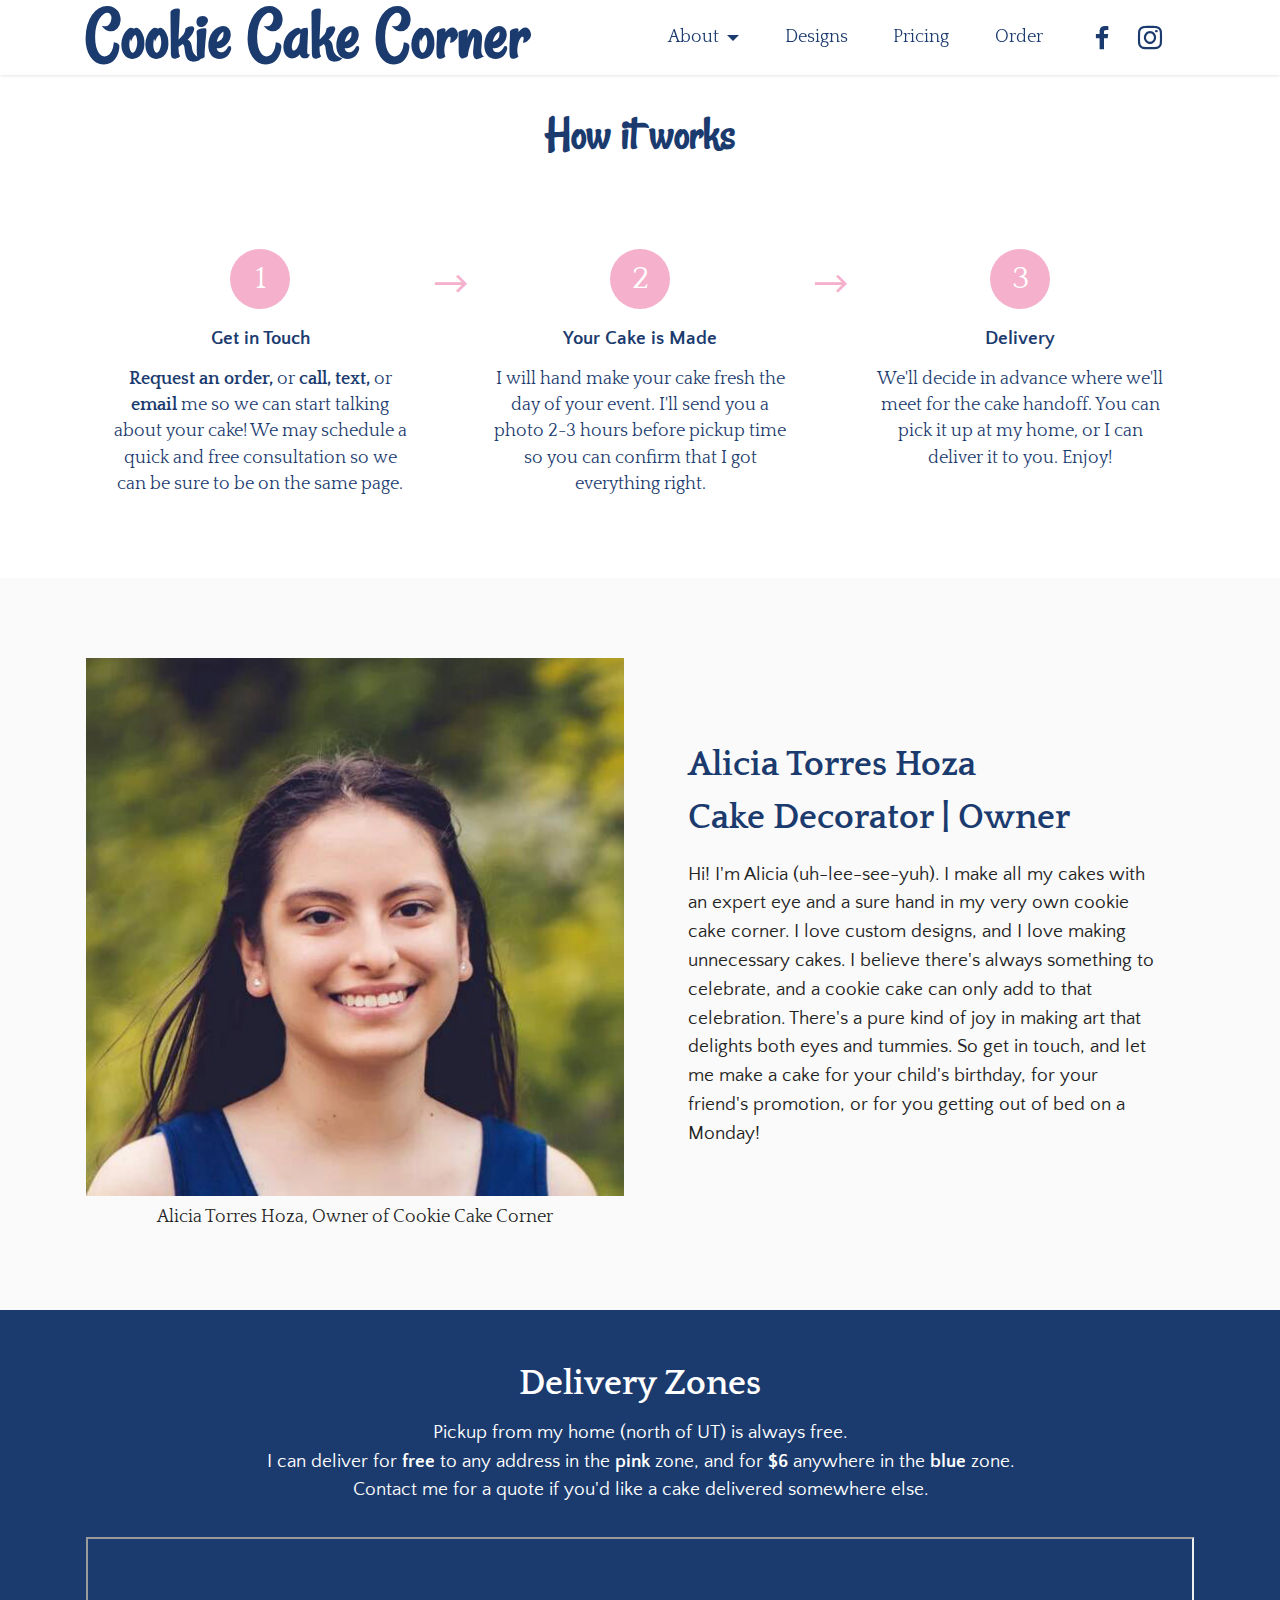
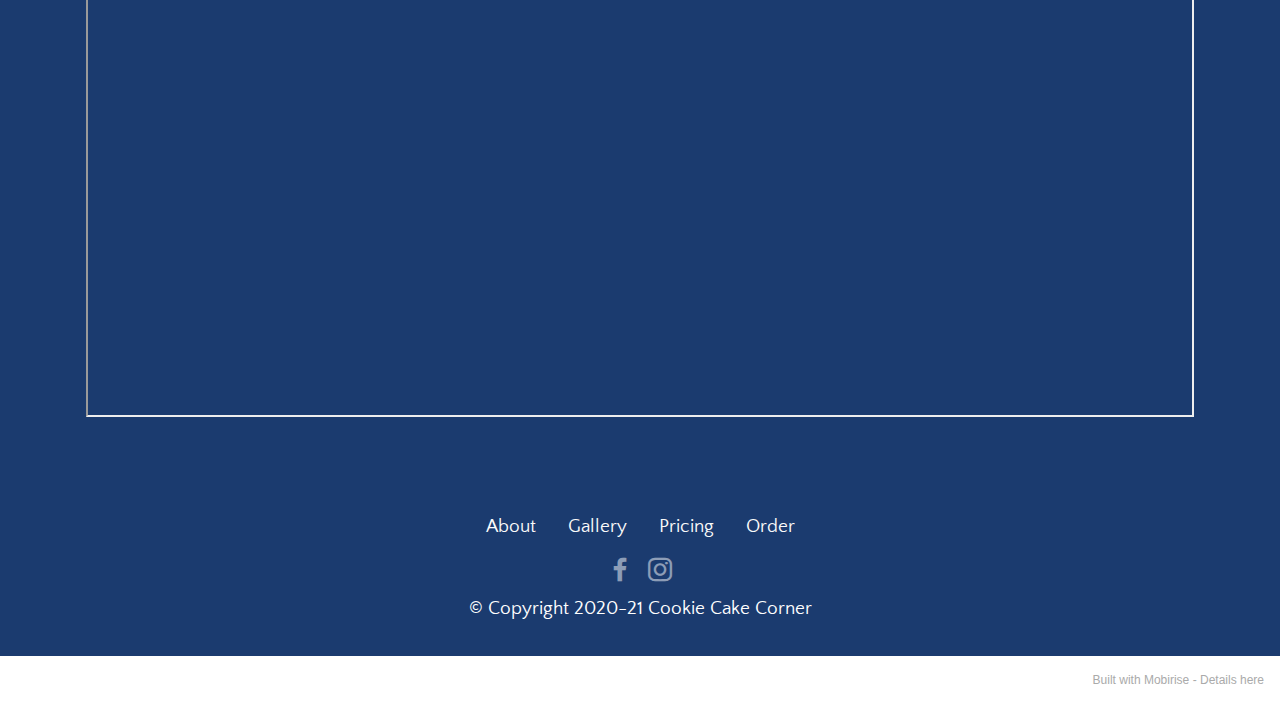
==== commit ec2a1ff4: "new analytics" ====
--- a/about.html
+++ b/about.html
@@ -29,192 +29,21 @@
 
 <!-- Analytics -->
 <!-- Global site tag (gtag.js) - Google Analytics -->
-<script async src="https://www.googletagmanager.com/gtag/js?id=G-JN215PHJQZ"></script>
+<script async src="https://www.googletagmanager.com/gtag/js?id=UA-187240705-1">
+</script>
 <script>
   window.dataLayer = window.dataLayer || [];
   function gtag(){dataLayer.push(arguments);}
   gtag('js', new Date());
 
-  gtag('config', 'G-JN215PHJQZ');
+  gtag('config', 'UA-187240705-1');
 </script>
 <script src="loophole.js"></script>
 <!-- /Analytics -->
 
 
   
-  <section class="header18 cid-smMbxQgqr2" id="header18-2y">
-
-    
-
-    
-
-    <div class="align-center container">
-        <div class="row justify-content-center">
-            <div class="col-12 col-lg-8">
-                <h1 class="mbr-section-title mbr-fonts-style mbr-white mb-3 display-1"><strong>You Deserve to Celebrate...</strong><br><strong>...with cookie cake</strong></h1>
-                
-                <p class="mbr-text mbr-fonts-style mbr-white display-7"></p><p><strong>Celebrate YOU</strong>&nbsp;&nbsp;&nbsp;&nbsp;Did you get out of bed on a <strong>Monday morning</strong>?<br><strong>Celebrate FAMILY</strong>&nbsp;&nbsp;&nbsp;&nbsp;Does your child have a <strong>birthday</strong> coming up?<br><strong>Celebrate FRIENDS</strong>&nbsp;&nbsp;&nbsp;&nbsp;Do you have <strong>a friend</strong> who just got a job promotion?<br><strong>Celebrate LIFE&nbsp;</strong>&nbsp;&nbsp;&nbsp;Is there a <strong>sunny day</strong> in the upcoming forecast?<br><br>All of life's milestones, big or small, can be appropriately <strong>celebrated</strong> with cookie cake.<br><br>It's fast, affordable, and yummy.<br></p><p></p>
-                <div class="mbr-section-btn mt-3"><a class="btn btn-success display-4" href="contact.html#form2-1o">Order Now!</a></div>
-            </div>
-        </div>
-    </div>
-</section>
-
-<section class="image1 cid-sgXEjK3Ylu" id="image1-14">
-    
-
-    
-
-    <div class="container">
-        <div class="row align-items-center">
-            <div class="col-12 col-lg-6">
-                <div class="image-wrapper">
-                    <img src="assets/images/alicia-543-543x543.jpg" alt="Mobirise">
-                    <p class="mbr-description mbr-fonts-style pt-2 align-center display-4">
-                    Alicia Torres Hoza, Owner of Cookie Cake Corner</p>
-                </div>
-            </div>
-            <div class="col-12 col-lg">
-                <div class="text-wrapper">
-                    <h3 class="mbr-section-title mbr-fonts-style mb-3 display-5">
-                        <strong>Alicia Torres Hoza</strong><br><strong>Cake Decorator | Owner</strong><strong><br></strong></h3>
-                    <p class="mbr-text mbr-fonts-style display-7">
-                        Hi! I'm Alicia (uh-lee-see-yuh). I make all my cakes with an expert eye and a sure hand in my very own cookie cake corner. I love custom designs, and I love making unnecessary cakes. I believe there's always something to celebrate, and a cookie cake can only add to that celebration. There's a pure kind of joy in making art that delights both eyes and tummies. So get in touch, and let me make a cake for your child's birthday, for your friend's promotion, or for you getting out of bed on a Monday!</p>
-                </div>
-            </div>
-        </div>
-    </div>
-</section>
-
-<section class="features23 cid-sh0wXsdpSQ" id="features24-1b">
-
-    
-    
-    <div class="container">
-        <div class="row justify-content-center">
-            <div class="col-12">
-                <div class="card-wrapper mb-4">
-                    <div class="card-box align-center">
-                        <h4 class="card-title mbr-fonts-style mb-4 display-2"><strong>How it works</strong></h4>
-                        
-                        
-                    </div>
-                </div>
-            </div>
-            <div class="col-12 col-md-6 col-lg-4">
-                <div class="item first mbr-flex p-4">
-                    <div class="icon-wrap w-100">
-                        <div class="icon-box">
-                            <span class="step-number mbr-fonts-style display-5">1</span>
-                        </div>
-                    </div>
-
-                    <div class="text-box">
-                        <h4 class="icon-title card-title mbr-black mbr-fonts-style display-7">
-                            <strong>Get in Touch</strong></h4>
-                        <h5 class="mbr-text mbr-black mbr-fonts-style display-4"><strong><a href="contact.html#form2-1o" class="text-primary"><b>Request an order</b></a>, </strong>or <strong><b><a href="tel:512-981-5918" class="text-primary"><b>call</b></a>, <a href="sms:512-981-5918" class="text-primary"><b>text</b></a></b>, </strong>or <strong><a href="mailto:info@cookiecakecorner.com" class="text-primary"><b>email</b></a> </strong>me so we can start talking about your cake! We may schedule a quick and free consultation so we can be sure to be on the same page.</h5>
-                    </div>
-                </div>
-                <!-- <span mbr-icon class="mbr-iconfont mobi-mbri-devices mobi-mbri"></span> -->
-            </div>
-            <div class="col-12 col-md-6 col-lg-4">
-                <div class="item mbr-flex p-4">
-                    <div class="icon-wrap w-100">
-                        <div class="icon-box">
-                            <span class="step-number mbr-fonts-style display-5">2</span>
-                        </div>
-                    </div>
-                    <div class="text-box">
-                        <h4 class="icon-title card-title mbr-black mbr-fonts-style display-7"><strong>Your Cake is Made</strong></h4>
-                        <h5 class="mbr-text mbr-black mbr-fonts-style display-4">I will hand make your cake fresh the day of your event. I'll send you a photo 2-3 hours before pickup time so you can confirm that I got everything right.</h5>
-                    </div>
-                </div>
-            </div>
-            <div class="col-12 col-md-6 col-lg-4">
-                <div class="item mbr-flex p-4">
-                    <div class="icon-wrap w-100">
-                        <div class="icon-box">
-                            <span class="step-number mbr-fonts-style display-5">3</span>
-                        </div>
-                    </div>
-                    <div class="text-box">
-                        <h4 class="icon-title card-title mbr-black mbr-fonts-style display-7">
-                            <strong>Delivery</strong></h4>
-                        <h5 class="mbr-text mbr-black mbr-fonts-style display-4">We'll decide in advance where we'll meet for the cake handoff. You can pick it up at my home, or I can deliver it to you. Enjoy!</h5>
-                    </div>
-                </div>
-            </div>
-            
-            
-            
-            
-            
-        </div>
-    </div>
-</section>
-
-<section class="map2 cid-sh1dESmmU8" id="map2-1c">
-    
-    
-    <div class="container">
-        <div class="mbr-section-head mb-4">
-            <h3 class="mbr-section-title mbr-fonts-style align-center mb-0 display-5">
-                <strong>Delivery Zones</strong></h3>
-            <h4 class="mbr-section-subtitle mbr-fonts-style align-center mb-0 mt-2 display-7">Pickup from my home (north of UT) is always free.<br>I can deliver for&nbsp;<strong>free</strong>&nbsp;to any address in the <strong>pink</strong> zone, and for&nbsp;<strong>$6</strong>&nbsp;anywhere in the <strong>blue</strong> zone.<br><a href="contact.html#contacts1-y" class="text-white">Contact me</a> for a quote if you'd like a cake delivered somewhere else.</h4>
-        </div>
-        <div class="google-map"></div>
-    </div>
-</section>
-
-<section class="footer3 cid-sj17iselIa" once="footers" id="footer3-1s">
-
-    
-
-    
-
-    <div class="container">
-        <div class="media-container-row align-center mbr-white">
-            <div class="row row-links">
-                <ul class="foot-menu">
-                    
-                    
-                    
-                    
-                    
-                <li class="foot-menu-item mbr-fonts-style display-7">
-                        <a class="text-white text-primary" href="about.html">About</a></li><li class="foot-menu-item mbr-fonts-style display-7">
-                        <a class="text-white text-primary" href="gallery.html">Gallery</a>
-                    </li><li class="foot-menu-item mbr-fonts-style display-7">
-                        <a class="text-white text-primary" href="pricing.html">Pricing</a>
-                    </li><li class="foot-menu-item mbr-fonts-style display-7"><a class="text-white text-primary" href="contact.html" target="_blank">Order</a></li></ul>
-            </div>
-            <div class="row social-row">
-                <div class="social-list align-right pb-2">
-                    
-                    
-                    
-                    
-                    
-                    
-                <div class="soc-item">
-                        <a href="https://www.facebook.com/Cookie-Cake-Corner-117236150192982" target="_blank">
-                            <span class="mbr-iconfont mbr-iconfont-social socicon-facebook socicon"></span>
-                        </a>
-                    </div><div class="soc-item">
-                        <a href="https://www.instagram.com/cookiecakecorner/" target="_blank">
-                            <span class="mbr-iconfont mbr-iconfont-social socicon-instagram socicon"></span>
-                        </a>
-                    </div></div>
-            </div>
-            <div class="row row-copirayt">
-                <p class="mbr-text mb-0 mbr-fonts-style mbr-white align-center display-7">
-                    © Copyright 2020-21 Cookie Cake Corner</p>
-            </div>
-        </div>
-    </div>
-</section>
-
-<section class="menu menu3 cid-sgXgBKHY9i" once="menu" id="menu3-11">
+  <section class="menu menu3 cid-sgXgBKHY9i" once="menu" id="menu3-11">
     
     <nav class="navbar navbar-dropdown navbar-fixed-top navbar-expand-lg">
         <div class="container">
@@ -231,7 +60,7 @@
                 </div>
             </button>
             <div class="collapse navbar-collapse" id="navbarSupportedContent">
-                <ul class="navbar-nav nav-dropdown nav-right" data-app-modern-menu="true"><li class="nav-item dropdown open"><a class="nav-link link text-primary dropdown-toggle display-4" href="#" data-toggle="dropdown-submenu" aria-expanded="true">
+                <ul class="navbar-nav nav-dropdown nav-right" data-app-modern-menu="true"><li class="nav-item dropdown"><a class="nav-link link text-primary dropdown-toggle display-4" href="#" data-toggle="dropdown-submenu" aria-expanded="true">
                             About</a><div class="dropdown-menu"><a class="text-primary dropdown-item display-4" href="about.html#image1-14">Meet the Owner<br></a><a class="text-primary dropdown-item display-4" href="about.html#map2-1c">Delivery Map<br></a></div></li><li class="nav-item"><a class="nav-link link text-primary display-4" href="gallery.html">
                             Designs<br></a></li>
                     <li class="nav-item"><a class="nav-link link text-primary display-4" href="pricing.html">
@@ -252,7 +81,161 @@
             </div>
         </div>
     </nav>
-</section><section style="background-color: #fff; font-family: -apple-system, BlinkMacSystemFont, 'Segoe UI', 'Roboto', 'Helvetica Neue', Arial, sans-serif; color:#aaa; font-size:12px; padding: 0; align-items: center; display: flex;"><a href="https://mobirise.site/d" style="flex: 1 1; height: 3rem; padding-left: 1rem;"></a><p style="flex: 0 0 auto; margin:0; padding-right:1rem;">Made with Mobirise - <a href="https://mobirise.site/l" style="color:#aaa;">Get now</a></p></section><script src="assets/web/assets/jquery/jquery.min.js"></script>  <script src="assets/popper/popper.min.js"></script>  <script src="assets/tether/tether.min.js"></script>  <script src="assets/bootstrap/js/bootstrap.min.js"></script>  <script src="assets/smoothscroll/smooth-scroll.js"></script>  <script src="assets/dropdown/js/nav-dropdown.js"></script>  <script src="assets/dropdown/js/navbar-dropdown.js"></script>  <script src="assets/touchswipe/jquery.touch-swipe.min.js"></script>  <script src="assets/theme/js/script.js"></script>  
+</section>
+
+<section class="features23 cid-sh0wXsdpSQ" id="features24-1b">
+
+    
+    
+    <div class="container">
+        <div class="row justify-content-center">
+            <div class="col-12">
+                <div class="card-wrapper mb-4">
+                    <div class="card-box align-center">
+                        <h4 class="card-title mbr-fonts-style mb-4 display-2"><strong>How it works</strong></h4>
+                        
+                        
+                    </div>
+                </div>
+            </div>
+            <div class="col-12 col-md-6 col-lg-4">
+                <div class="item first mbr-flex p-4">
+                    <div class="icon-wrap w-100">
+                        <div class="icon-box">
+                            <span class="step-number mbr-fonts-style display-5">1</span>
+                        </div>
+                    </div>
+
+                    <div class="text-box">
+                        <h4 class="icon-title card-title mbr-black mbr-fonts-style display-7">
+                            <strong>Get in Touch</strong></h4>
+                        <h5 class="mbr-text mbr-black mbr-fonts-style display-4"><strong><a href="contact.html#form2-1o" class="text-primary"><b>Request an order</b></a>, </strong>or <strong><b><a href="tel:512-981-5918" class="text-primary"><b>call</b></a>, <a href="sms:512-981-5918" class="text-primary"><b>text</b></a></b>, </strong>or <strong><a href="mailto:info@cookiecakecorner.com" class="text-primary"><b>email</b></a> </strong>me so we can start talking about your cake! We may schedule a quick and free consultation so we can be sure to be on the same page.</h5>
+                    </div>
+                </div>
+                <!-- <span mbr-icon class="mbr-iconfont mobi-mbri-devices mobi-mbri"></span> -->
+            </div>
+            <div class="col-12 col-md-6 col-lg-4">
+                <div class="item mbr-flex p-4">
+                    <div class="icon-wrap w-100">
+                        <div class="icon-box">
+                            <span class="step-number mbr-fonts-style display-5">2</span>
+                        </div>
+                    </div>
+                    <div class="text-box">
+                        <h4 class="icon-title card-title mbr-black mbr-fonts-style display-7"><strong>Your Cake is Made</strong></h4>
+                        <h5 class="mbr-text mbr-black mbr-fonts-style display-4">I will hand make your cake fresh the day of your event. I'll send you a photo 2-3 hours before pickup time so you can confirm that I got everything right.</h5>
+                    </div>
+                </div>
+            </div>
+            <div class="col-12 col-md-6 col-lg-4">
+                <div class="item mbr-flex p-4">
+                    <div class="icon-wrap w-100">
+                        <div class="icon-box">
+                            <span class="step-number mbr-fonts-style display-5">3</span>
+                        </div>
+                    </div>
+                    <div class="text-box">
+                        <h4 class="icon-title card-title mbr-black mbr-fonts-style display-7">
+                            <strong>Delivery</strong></h4>
+                        <h5 class="mbr-text mbr-black mbr-fonts-style display-4">We'll decide in advance where we'll meet for the cake handoff. You can pick it up at my home, or I can deliver it to you. Enjoy!</h5>
+                    </div>
+                </div>
+            </div>
+            
+            
+            
+            
+            
+        </div>
+    </div>
+</section>
+
+<section class="image1 cid-sgXEjK3Ylu" id="image1-14">
+    
+
+    
+
+    <div class="container">
+        <div class="row align-items-center">
+            <div class="col-12 col-lg-6">
+                <div class="image-wrapper">
+                    <img src="assets/images/alicia-543-543x543.jpg" alt="Mobirise">
+                    <p class="mbr-description mbr-fonts-style pt-2 align-center display-4">
+                    Alicia Torres Hoza, Owner of Cookie Cake Corner</p>
+                </div>
+            </div>
+            <div class="col-12 col-lg">
+                <div class="text-wrapper">
+                    <h3 class="mbr-section-title mbr-fonts-style mb-3 display-5">
+                        <strong>Alicia Torres Hoza</strong><br><strong>Cake Decorator | Owner</strong><strong><br></strong></h3>
+                    <p class="mbr-text mbr-fonts-style display-7">
+                        Hi! I'm Alicia (uh-lee-see-yuh). I make all my cakes with an expert eye and a sure hand in my very own cookie cake corner. I love custom designs, and I love making unnecessary cakes. I believe there's always something to celebrate, and a cookie cake can only add to that celebration. There's a pure kind of joy in making art that delights both eyes and tummies. So get in touch, and let me make a cake for your child's birthday, for your friend's promotion, or for you getting out of bed on a Monday!</p>
+                </div>
+            </div>
+        </div>
+    </div>
+</section>
+
+<section class="map2 cid-sh1dESmmU8" id="map2-1c">
+    
+    
+    <div class="container">
+        <div class="mbr-section-head mb-4">
+            <h3 class="mbr-section-title mbr-fonts-style align-center mb-0 display-5">
+                <strong>Delivery Zones</strong></h3>
+            <h4 class="mbr-section-subtitle mbr-fonts-style align-center mb-0 mt-2 display-7">Pickup from my home (north of UT) is always free.<br>I can deliver for&nbsp;<strong>free</strong>&nbsp;to any address in the <strong>pink</strong> zone, and for&nbsp;<strong>$6</strong>&nbsp;anywhere in the <strong>blue</strong> zone.<br><a href="contact.html#contacts1-y" class="text-white">Contact me</a> for a quote if you'd like a cake delivered somewhere else.</h4>
+        </div>
+        <div class="google-map"><iframe frameborder="0" style="border:0" src="https://www.google.com/maps/embed/v1/place?key=AIzaSyCNveGQ9bfpKFwWzQLLftrR9hNiHwdqQG8&amp;q=iframe" allowfullscreen=""></iframe></div>
+    </div>
+</section>
+
+<section class="footer3 cid-sj17iselIa" once="footers" id="footer3-1s">
+
+    
+
+    
+
+    <div class="container">
+        <div class="media-container-row align-center mbr-white">
+            <div class="row row-links">
+                <ul class="foot-menu">
+                    
+                    
+                    
+                    
+                    
+                <li class="foot-menu-item mbr-fonts-style display-7">
+                        <a class="text-white text-primary" href="about.html">About</a></li><li class="foot-menu-item mbr-fonts-style display-7">
+                        <a class="text-white text-primary" href="gallery.html">Gallery</a>
+                    </li><li class="foot-menu-item mbr-fonts-style display-7">
+                        <a class="text-white text-primary" href="pricing.html">Pricing</a>
+                    </li><li class="foot-menu-item mbr-fonts-style display-7"><a class="text-white text-primary" href="contact.html" target="_blank">Order</a></li></ul>
+            </div>
+            <div class="row social-row">
+                <div class="social-list align-right pb-2">
+                    
+                    
+                    
+                    
+                    
+                    
+                <div class="soc-item">
+                        <a href="https://www.facebook.com/Cookie-Cake-Corner-117236150192982" target="_blank">
+                            <span class="mbr-iconfont mbr-iconfont-social socicon-facebook socicon"></span>
+                        </a>
+                    </div><div class="soc-item">
+                        <a href="https://www.instagram.com/cookiecakecorner/" target="_blank">
+                            <span class="mbr-iconfont mbr-iconfont-social socicon-instagram socicon"></span>
+                        </a>
+                    </div></div>
+            </div>
+            <div class="row row-copirayt">
+                <p class="mbr-text mb-0 mbr-fonts-style mbr-white align-center display-7">
+                    © Copyright 2020-21 Cookie Cake Corner</p>
+            </div>
+        </div>
+    </div>
+</section><section style="background-color: #fff; font-family: -apple-system, BlinkMacSystemFont, 'Segoe UI', 'Roboto', 'Helvetica Neue', Arial, sans-serif; color:#aaa; font-size:12px; padding: 0; align-items: center; display: flex;"><a href="https://mobirise.site/m" style="flex: 1 1; height: 3rem; padding-left: 1rem;"></a><p style="flex: 0 0 auto; margin:0; padding-right:1rem;">Built with Mobirise - <a href="https://mobirise.site/l" style="color:#aaa;">Details here</a></p></section><script src="assets/web/assets/jquery/jquery.min.js"></script>  <script src="assets/popper/popper.min.js"></script>  <script src="assets/tether/tether.min.js"></script>  <script src="assets/bootstrap/js/bootstrap.min.js"></script>  <script src="assets/smoothscroll/smooth-scroll.js"></script>  <script src="assets/dropdown/js/nav-dropdown.js"></script>  <script src="assets/dropdown/js/navbar-dropdown.js"></script>  <script src="assets/touchswipe/jquery.touch-swipe.min.js"></script>  <script src="assets/theme/js/script.js"></script>  
   
   
  <div id="scrollToTop" class="scrollToTop mbr-arrow-up"><a style="text-align: center;"><i class="mbr-arrow-up-icon mbr-arrow-up-icon-cm cm-icon cm-icon-smallarrow-up"></i></a></div>
--- a/assets/mobirise/css/mbr-additional.css
+++ b/assets/mobirise/css/mbr-additional.css
@@ -714,6 +714,14 @@
 }
 a {
   transition: color 0.6s;
+}
+.cid-soG3Lv93Vl {
+  padding-top: 2rem;
+  padding-bottom: 2rem;
+  background-color: #ffffff;
+}
+.cid-soG3Lv93Vl .mbr-section-title {
+  color: #f5b0cb;
 }
 .cid-shZnjHWmHh {
   padding-top: 4rem;
@@ -2521,36 +2529,6 @@
 .cid-sj17iselIa .media-container-row .row-copirayt p {
   width: 100%;
 }
-.cid-smMbxQgqr2 {
-  padding-top: 6rem;
-  padding-bottom: 6rem;
-  background-image: linear-gradient(158deg, #f5b0cb 10%, #1b3b6f 100%) !important;
-}
-.cid-smMbxQgqr2 .mbr-text,
-.cid-smMbxQgqr2 .mbr-section-btn P {
-  text-align: center;
-}
-.cid-sgXEjK3Ylu {
-  padding-top: 5rem;
-  padding-bottom: 4rem;
-  background-color: #fafafa;
-}
-@media (max-width: 991px) {
-  .cid-sgXEjK3Ylu .image-wrapper {
-    margin-bottom: 1rem;
-  }
-}
-.cid-sgXEjK3Ylu img {
-  width: 100%;
-}
-@media (min-width: 992px) {
-  .cid-sgXEjK3Ylu .text-wrapper {
-    padding: 2rem;
-  }
-}
-.cid-sgXEjK3Ylu .mbr-section-title {
-  color: #1b3b6f;
-}
 .cid-sh0wXsdpSQ {
   padding-top: 3rem;
   padding-bottom: 3rem;
@@ -2620,6 +2598,27 @@
 }
 .cid-sh0wXsdpSQ .card-title,
 .cid-sh0wXsdpSQ .card-box {
+  color: #1b3b6f;
+}
+.cid-sgXEjK3Ylu {
+  padding-top: 5rem;
+  padding-bottom: 4rem;
+  background-color: #fafafa;
+}
+@media (max-width: 991px) {
+  .cid-sgXEjK3Ylu .image-wrapper {
+    margin-bottom: 1rem;
+  }
+}
+.cid-sgXEjK3Ylu img {
+  width: 100%;
+}
+@media (min-width: 992px) {
+  .cid-sgXEjK3Ylu .text-wrapper {
+    padding: 2rem;
+  }
+}
+.cid-sgXEjK3Ylu .mbr-section-title {
   color: #1b3b6f;
 }
 .cid-sh1dESmmU8 {
--- a/assets/mobirise/css/mbr-additional.css
+++ b/assets/mobirise/css/mbr-additional.css
@@ -714,6 +714,14 @@
 }
 a {
   transition: color 0.6s;
+}
+.cid-soG3Lv93Vl {
+  padding-top: 2rem;
+  padding-bottom: 2rem;
+  background-color: #ffffff;
+}
+.cid-soG3Lv93Vl .mbr-section-title {
+  color: #f5b0cb;
 }
 .cid-shZnjHWmHh {
   padding-top: 4rem;
@@ -2521,36 +2529,6 @@
 .cid-sj17iselIa .media-container-row .row-copirayt p {
   width: 100%;
 }
-.cid-smMbxQgqr2 {
-  padding-top: 6rem;
-  padding-bottom: 6rem;
-  background-image: linear-gradient(158deg, #f5b0cb 10%, #1b3b6f 100%) !important;
-}
-.cid-smMbxQgqr2 .mbr-text,
-.cid-smMbxQgqr2 .mbr-section-btn P {
-  text-align: center;
-}
-.cid-sgXEjK3Ylu {
-  padding-top: 5rem;
-  padding-bottom: 4rem;
-  background-color: #fafafa;
-}
-@media (max-width: 991px) {
-  .cid-sgXEjK3Ylu .image-wrapper {
-    margin-bottom: 1rem;
-  }
-}
-.cid-sgXEjK3Ylu img {
-  width: 100%;
-}
-@media (min-width: 992px) {
-  .cid-sgXEjK3Ylu .text-wrapper {
-    padding: 2rem;
-  }
-}
-.cid-sgXEjK3Ylu .mbr-section-title {
-  color: #1b3b6f;
-}
 .cid-sh0wXsdpSQ {
   padding-top: 3rem;
   padding-bottom: 3rem;
@@ -2620,6 +2598,27 @@
 }
 .cid-sh0wXsdpSQ .card-title,
 .cid-sh0wXsdpSQ .card-box {
+  color: #1b3b6f;
+}
+.cid-sgXEjK3Ylu {
+  padding-top: 5rem;
+  padding-bottom: 4rem;
+  background-color: #fafafa;
+}
+@media (max-width: 991px) {
+  .cid-sgXEjK3Ylu .image-wrapper {
+    margin-bottom: 1rem;
+  }
+}
+.cid-sgXEjK3Ylu img {
+  width: 100%;
+}
+@media (min-width: 992px) {
+  .cid-sgXEjK3Ylu .text-wrapper {
+    padding: 2rem;
+  }
+}
+.cid-sgXEjK3Ylu .mbr-section-title {
   color: #1b3b6f;
 }
 .cid-sh1dESmmU8 {
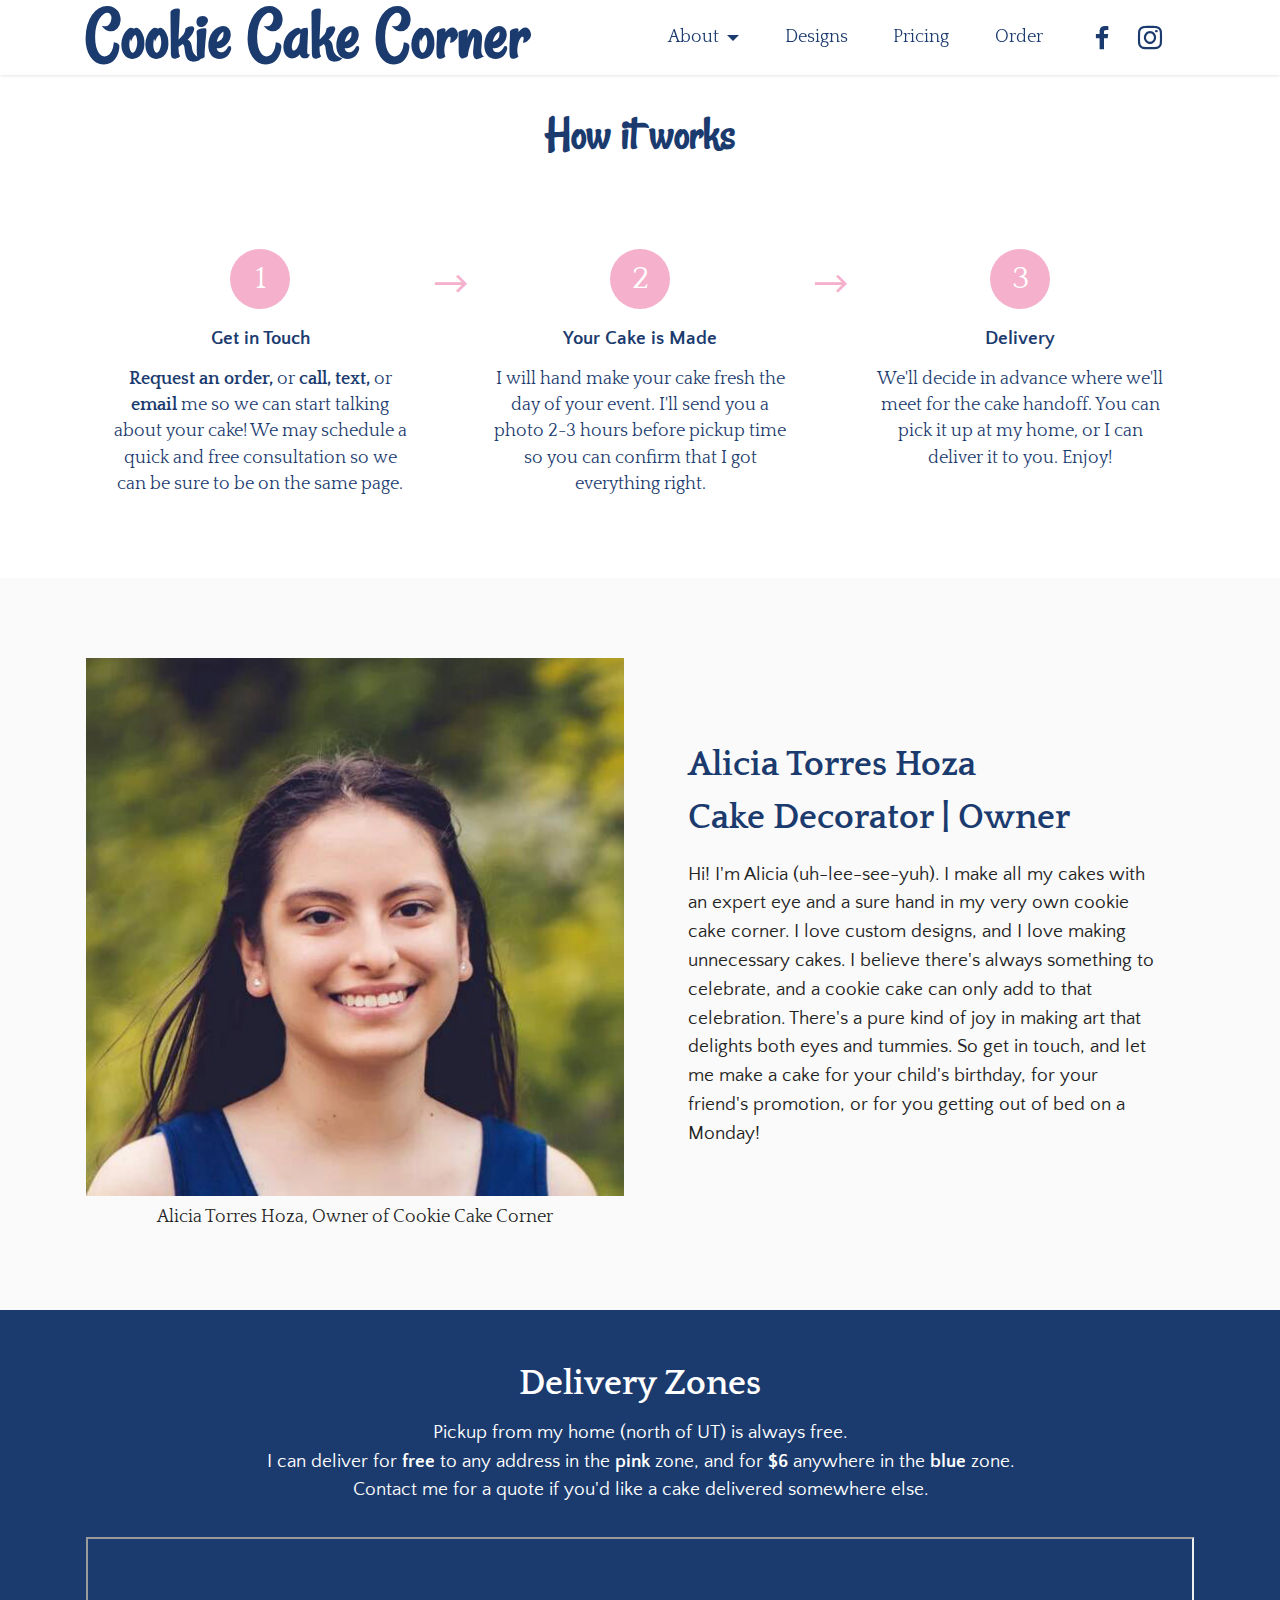
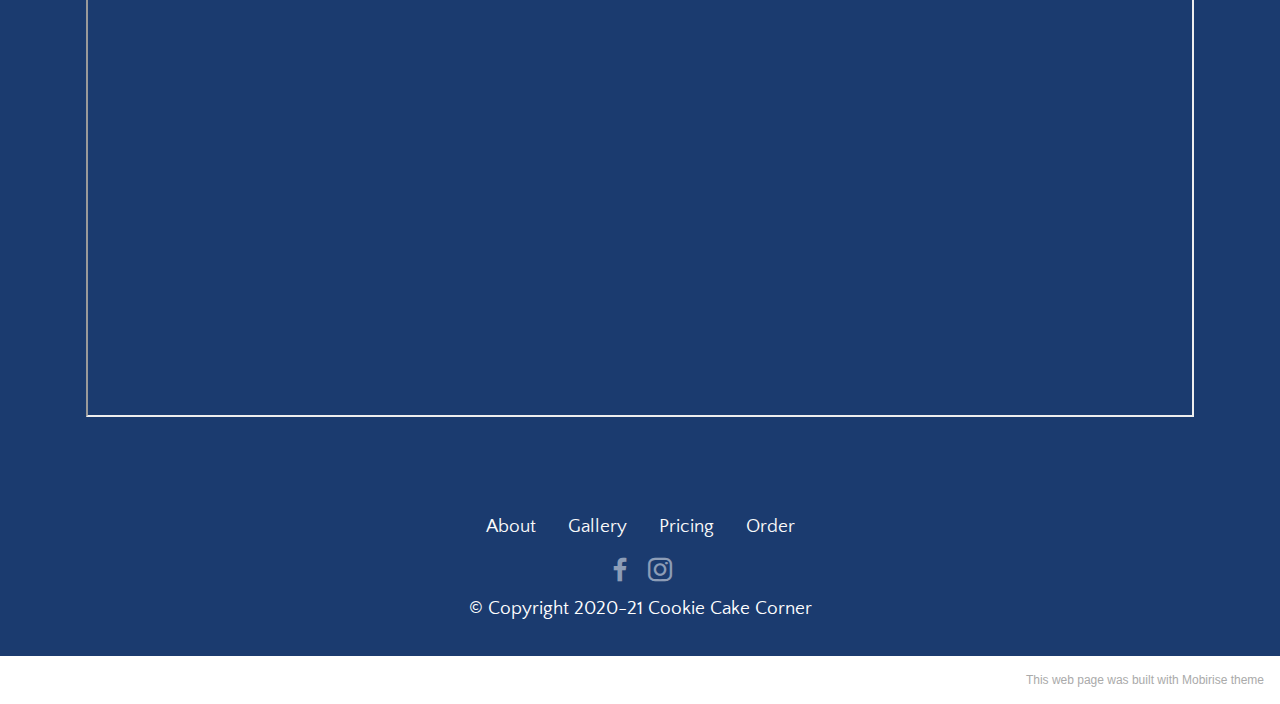
==== commit 46900f82: "new cakes" ====
--- a/about.html
+++ b/about.html
@@ -185,7 +185,7 @@
                 <strong>Delivery Zones</strong></h3>
             <h4 class="mbr-section-subtitle mbr-fonts-style align-center mb-0 mt-2 display-7">Pickup from my home (north of UT) is always free.<br>I can deliver for&nbsp;<strong>free</strong>&nbsp;to any address in the <strong>pink</strong> zone, and for&nbsp;<strong>$6</strong>&nbsp;anywhere in the <strong>blue</strong> zone.<br><a href="contact.html#contacts1-y" class="text-white">Contact me</a> for a quote if you'd like a cake delivered somewhere else.</h4>
         </div>
-        <div class="google-map"><iframe frameborder="0" style="border:0" src="https://www.google.com/maps/embed/v1/place?key=AIzaSyCNveGQ9bfpKFwWzQLLftrR9hNiHwdqQG8&amp;q=iframe" allowfullscreen=""></iframe></div>
+        <div class="google-map"><iframe frameborder="0" style="border:0" src="https://www.google.com/maps/embed/v1/place?key=AIzaSyDk89J4FSunMF33ruMVWJaJht_Ro0kvoXs&amp;q=iframe" allowfullscreen=""></iframe></div>
     </div>
 </section>
 
@@ -235,7 +235,7 @@
             </div>
         </div>
     </div>
-</section><section style="background-color: #fff; font-family: -apple-system, BlinkMacSystemFont, 'Segoe UI', 'Roboto', 'Helvetica Neue', Arial, sans-serif; color:#aaa; font-size:12px; padding: 0; align-items: center; display: flex;"><a href="https://mobirise.site/m" style="flex: 1 1; height: 3rem; padding-left: 1rem;"></a><p style="flex: 0 0 auto; margin:0; padding-right:1rem;">Built with Mobirise - <a href="https://mobirise.site/l" style="color:#aaa;">Details here</a></p></section><script src="assets/web/assets/jquery/jquery.min.js"></script>  <script src="assets/popper/popper.min.js"></script>  <script src="assets/tether/tether.min.js"></script>  <script src="assets/bootstrap/js/bootstrap.min.js"></script>  <script src="assets/smoothscroll/smooth-scroll.js"></script>  <script src="assets/dropdown/js/nav-dropdown.js"></script>  <script src="assets/dropdown/js/navbar-dropdown.js"></script>  <script src="assets/touchswipe/jquery.touch-swipe.min.js"></script>  <script src="assets/theme/js/script.js"></script>  
+</section><section style="background-color: #fff; font-family: -apple-system, BlinkMacSystemFont, 'Segoe UI', 'Roboto', 'Helvetica Neue', Arial, sans-serif; color:#aaa; font-size:12px; padding: 0; align-items: center; display: flex;"><a href="https://mobirise.site/j" style="flex: 1 1; height: 3rem; padding-left: 1rem;"></a><p style="flex: 0 0 auto; margin:0; padding-right:1rem;"><a href="https://mobirise.site/q" style="color:#aaa;">This web page</a> was built with Mobirise theme</p></section><script src="assets/web/assets/jquery/jquery.min.js"></script>  <script src="assets/popper/popper.min.js"></script>  <script src="assets/tether/tether.min.js"></script>  <script src="assets/bootstrap/js/bootstrap.min.js"></script>  <script src="assets/smoothscroll/smooth-scroll.js"></script>  <script src="assets/dropdown/js/nav-dropdown.js"></script>  <script src="assets/dropdown/js/navbar-dropdown.js"></script>  <script src="assets/touchswipe/jquery.touch-swipe.min.js"></script>  <script src="assets/theme/js/script.js"></script>  
   
   
  <div id="scrollToTop" class="scrollToTop mbr-arrow-up"><a style="text-align: center;"><i class="mbr-arrow-up-icon mbr-arrow-up-icon-cm cm-icon cm-icon-smallarrow-up"></i></a></div>
